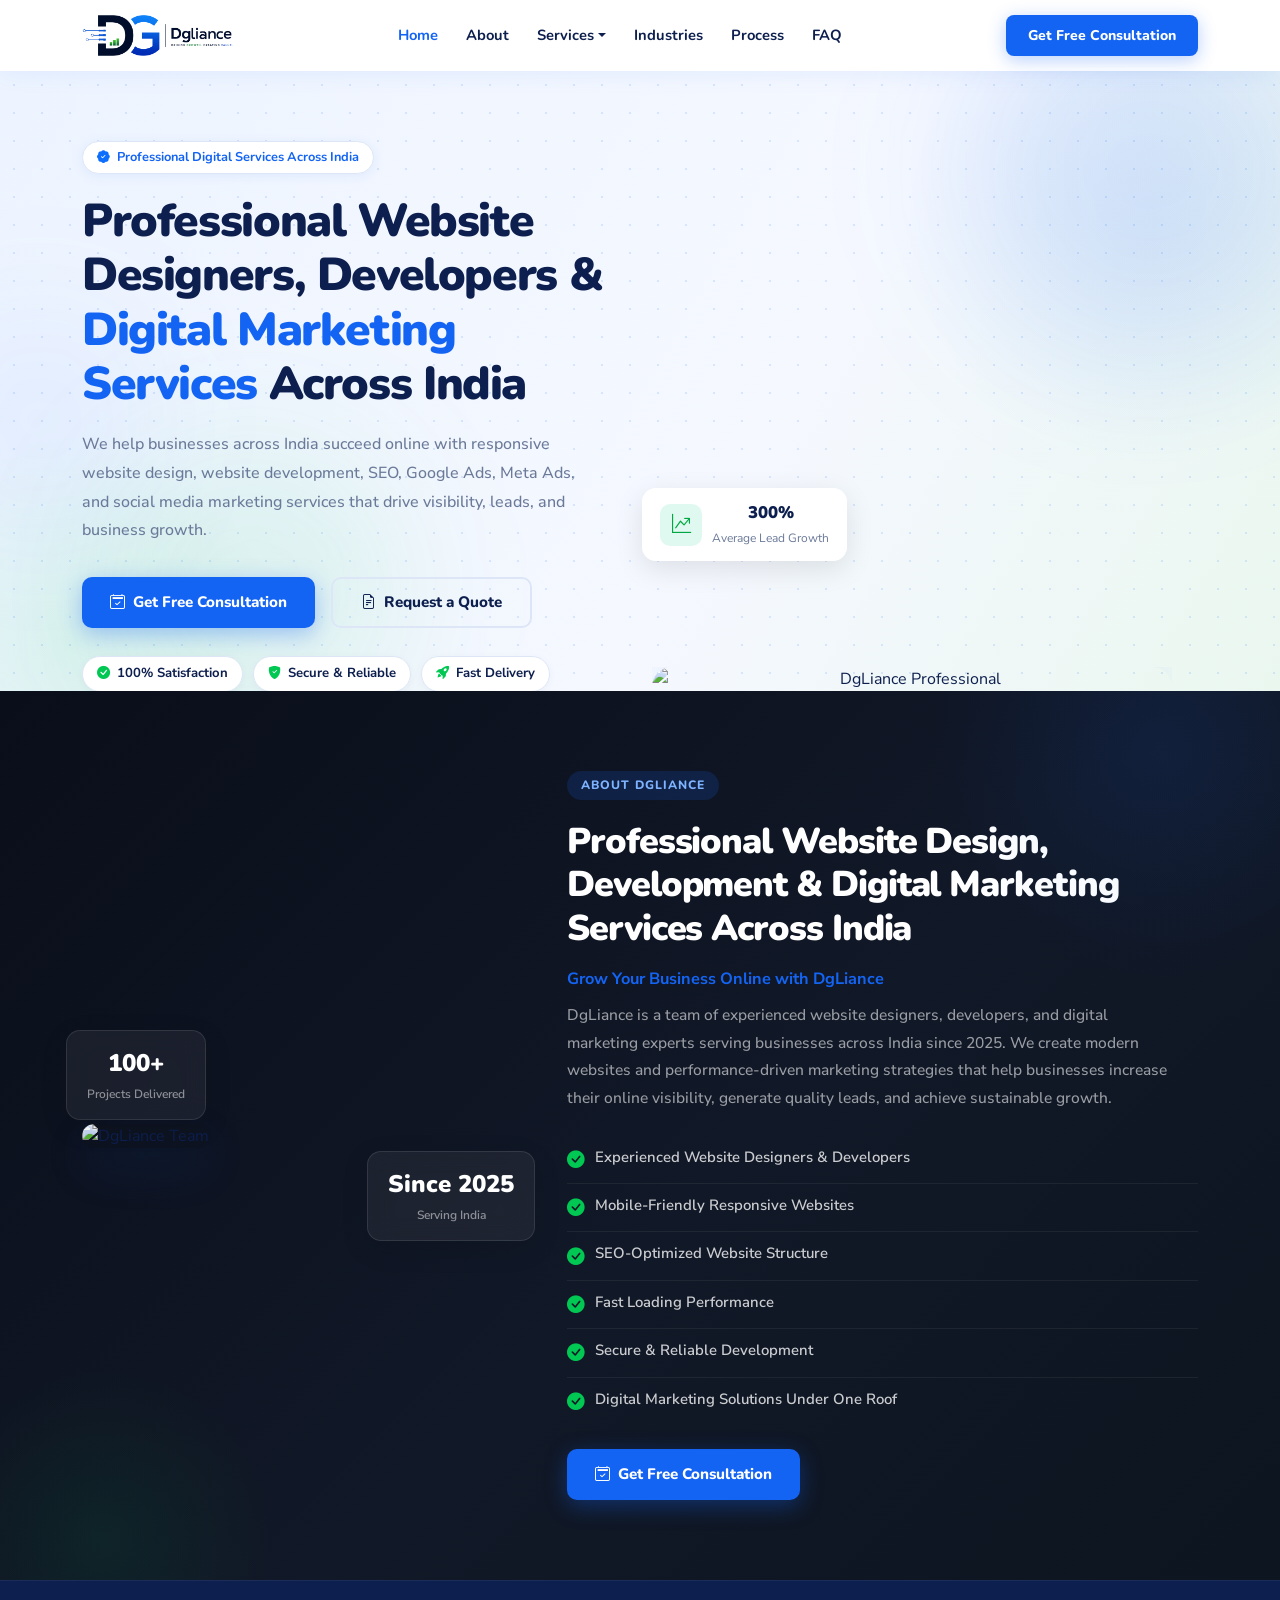
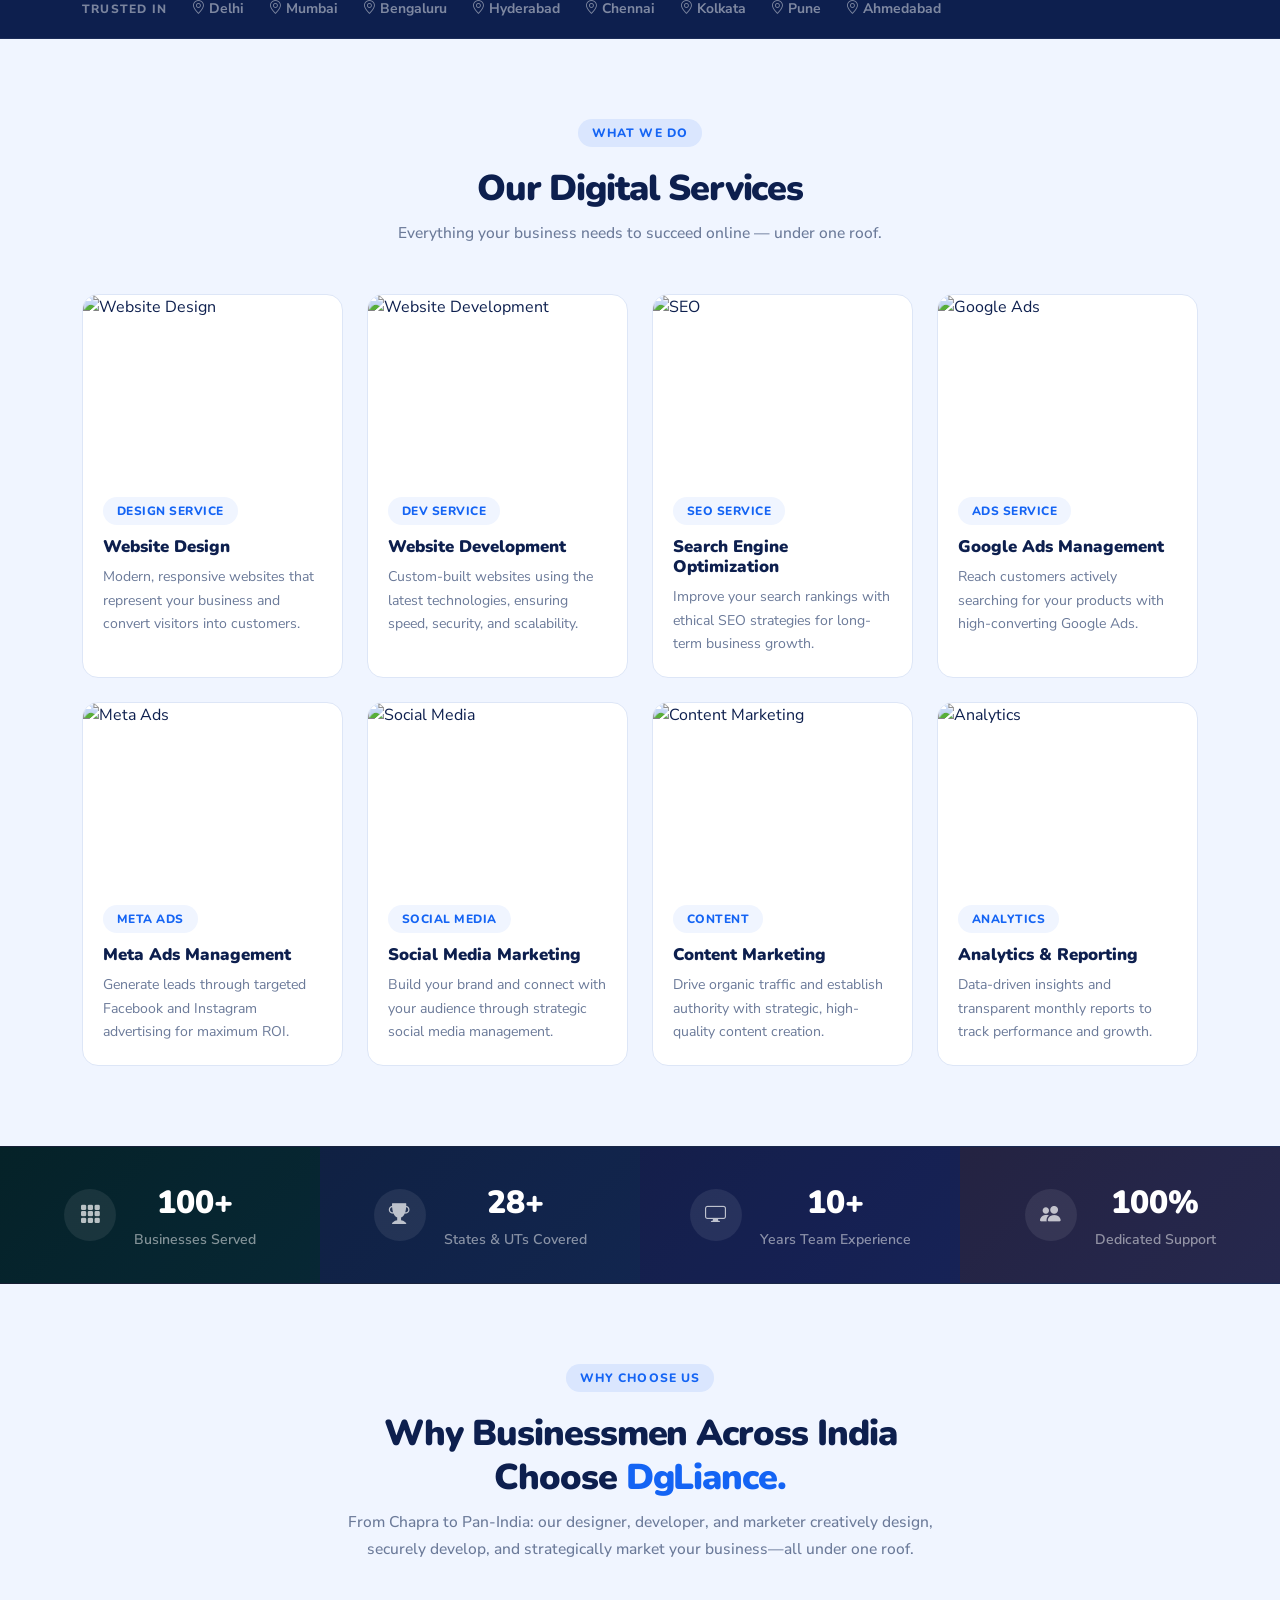
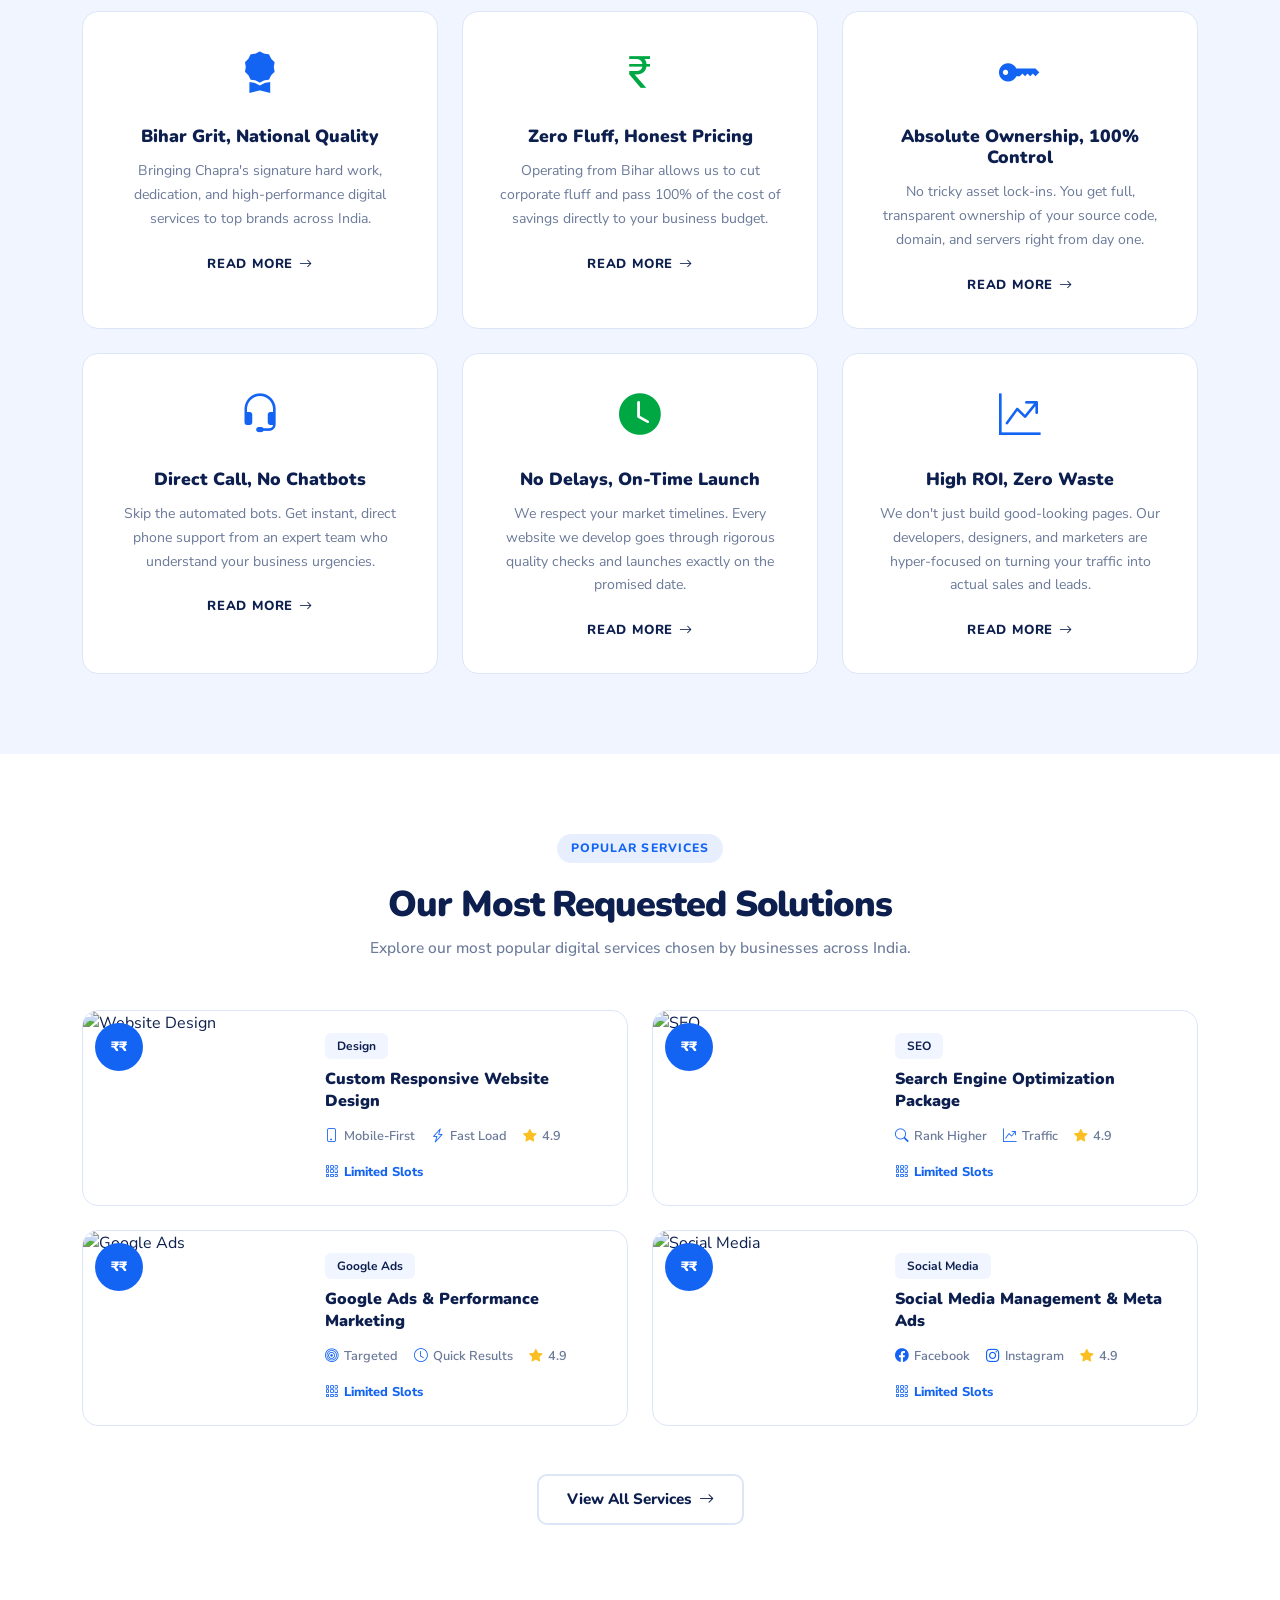
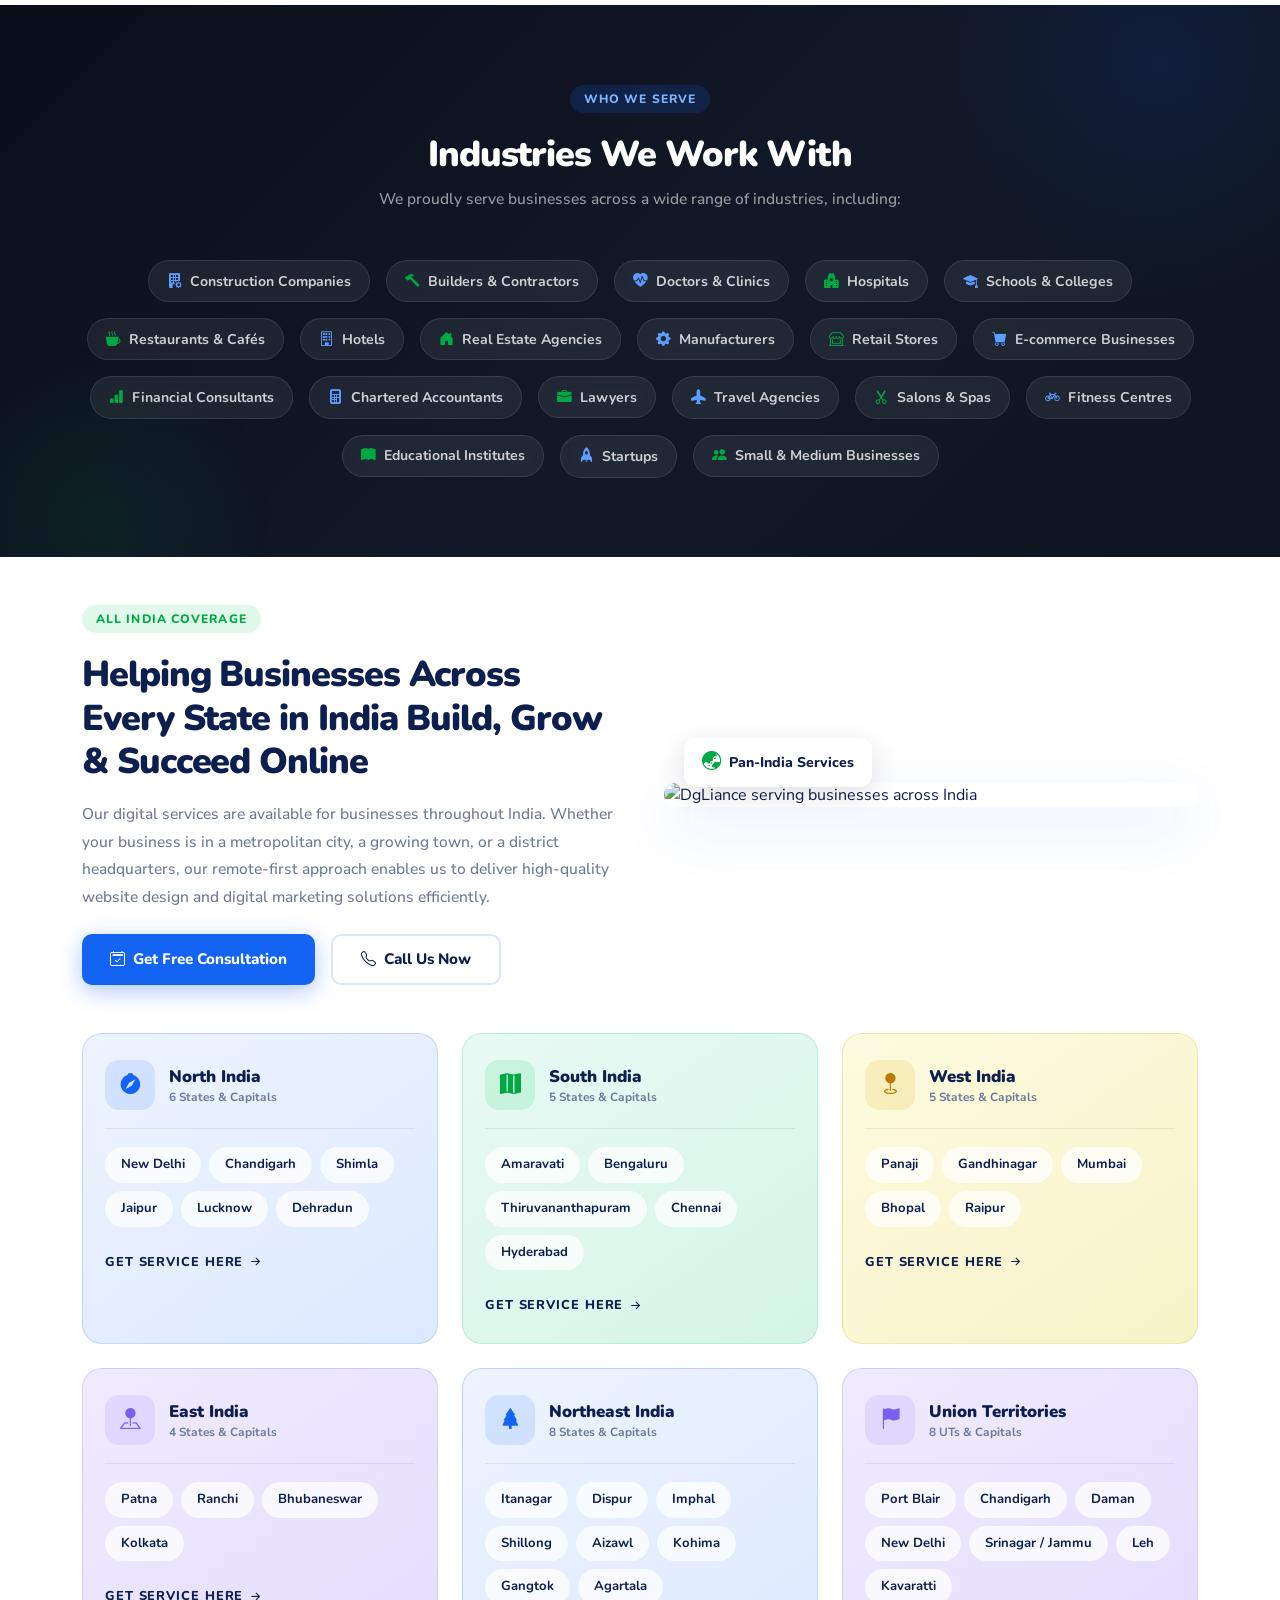
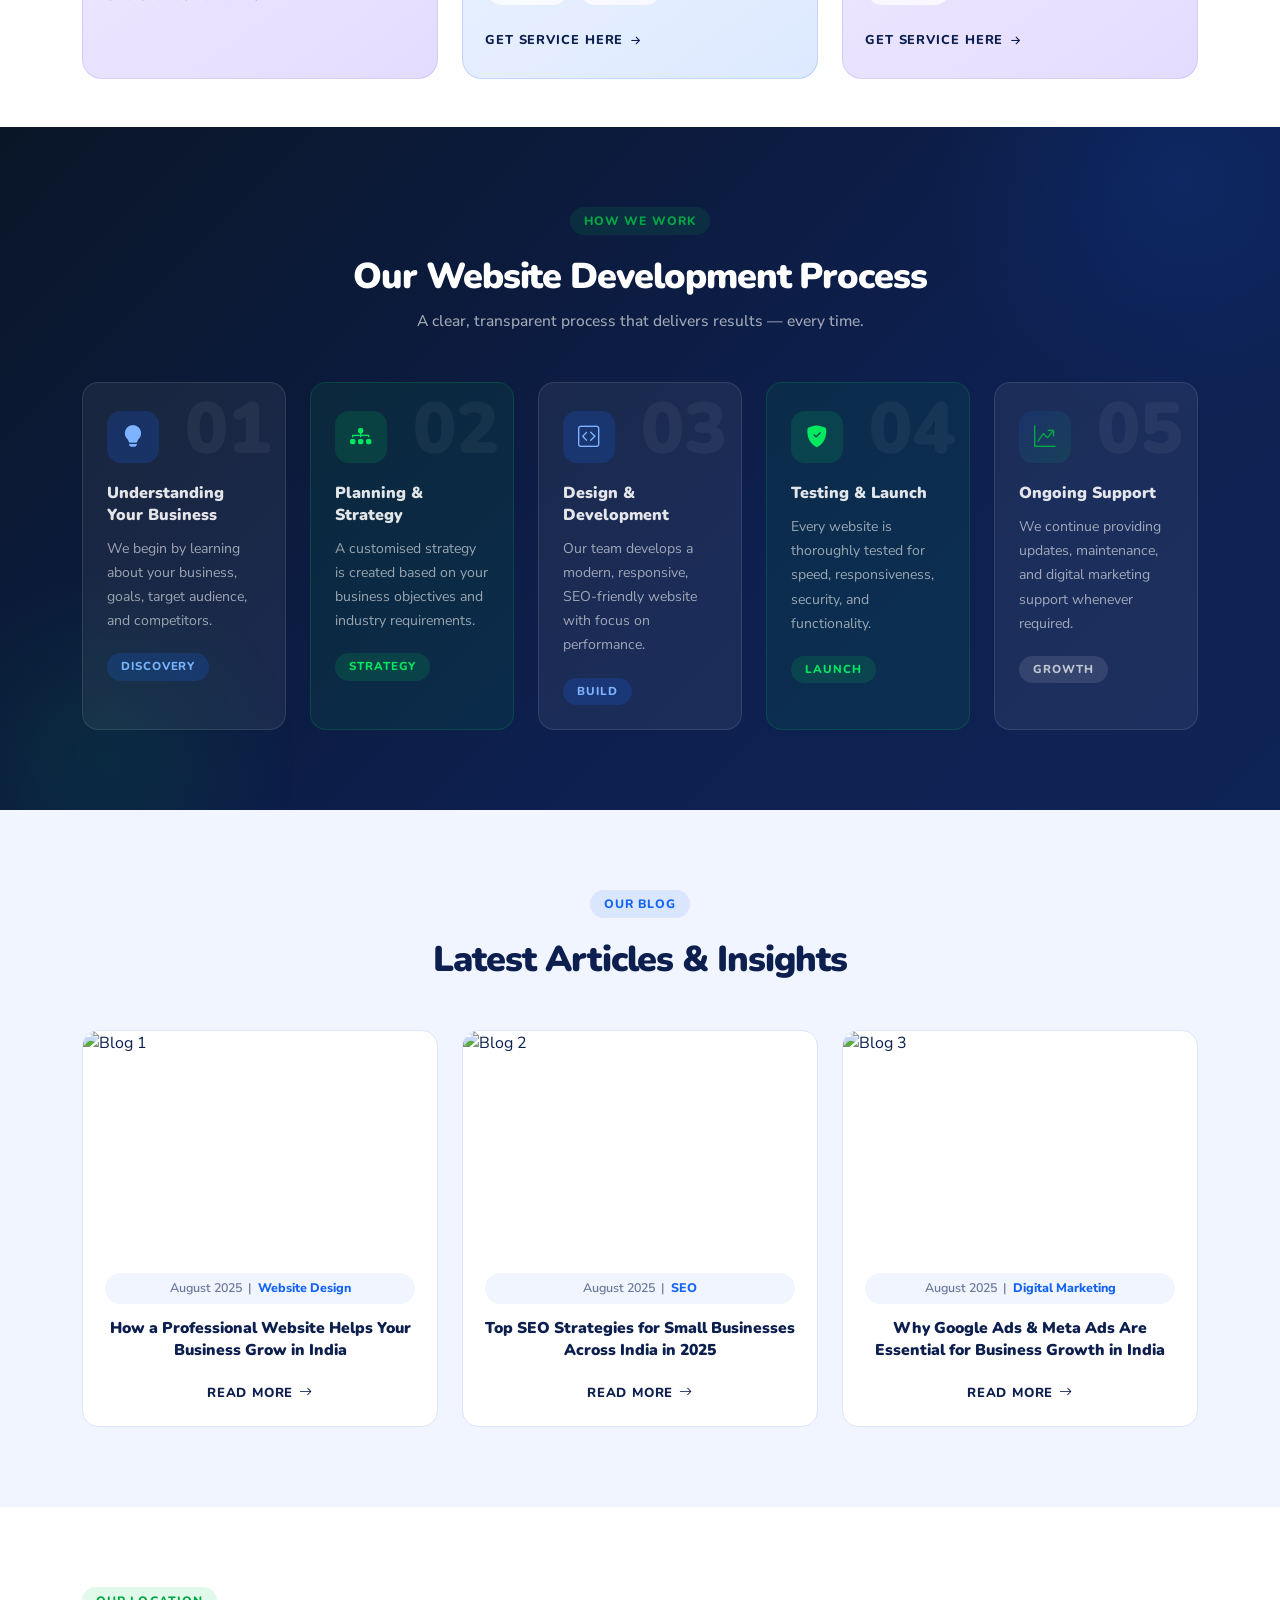
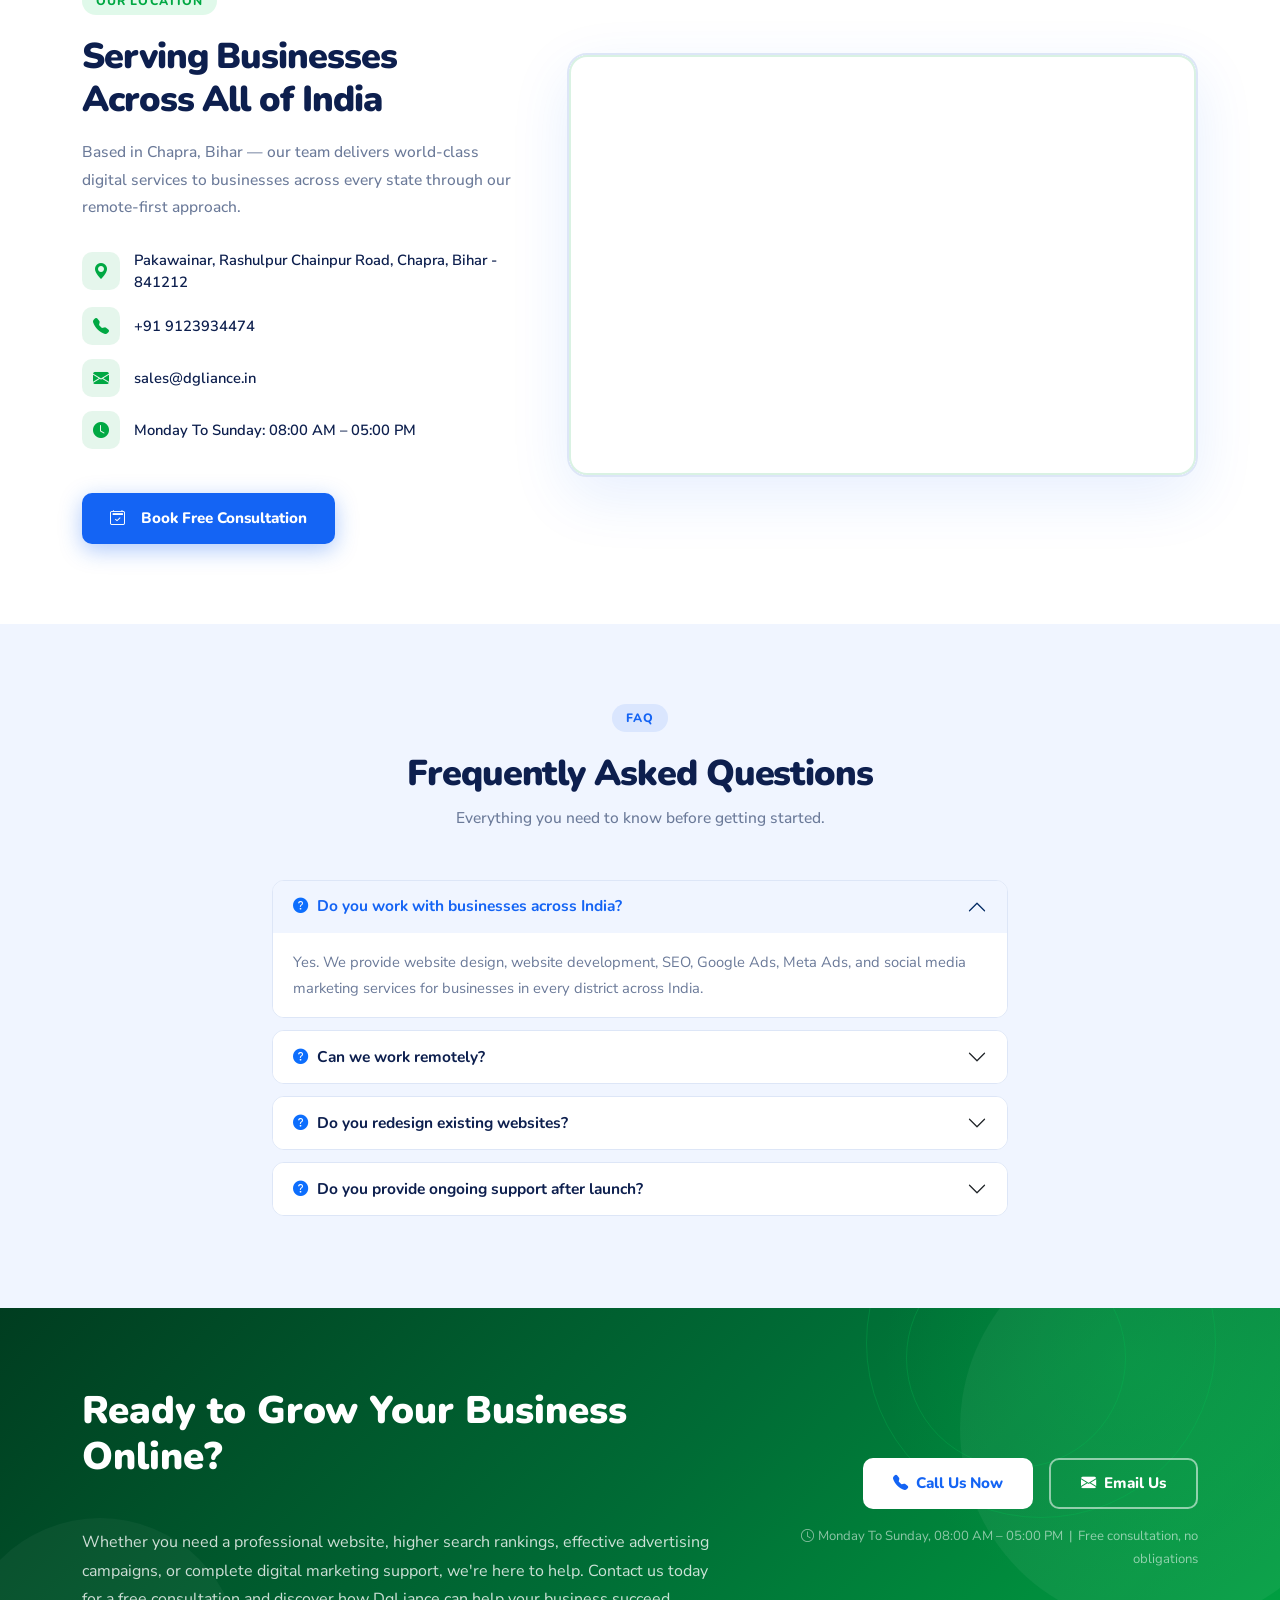
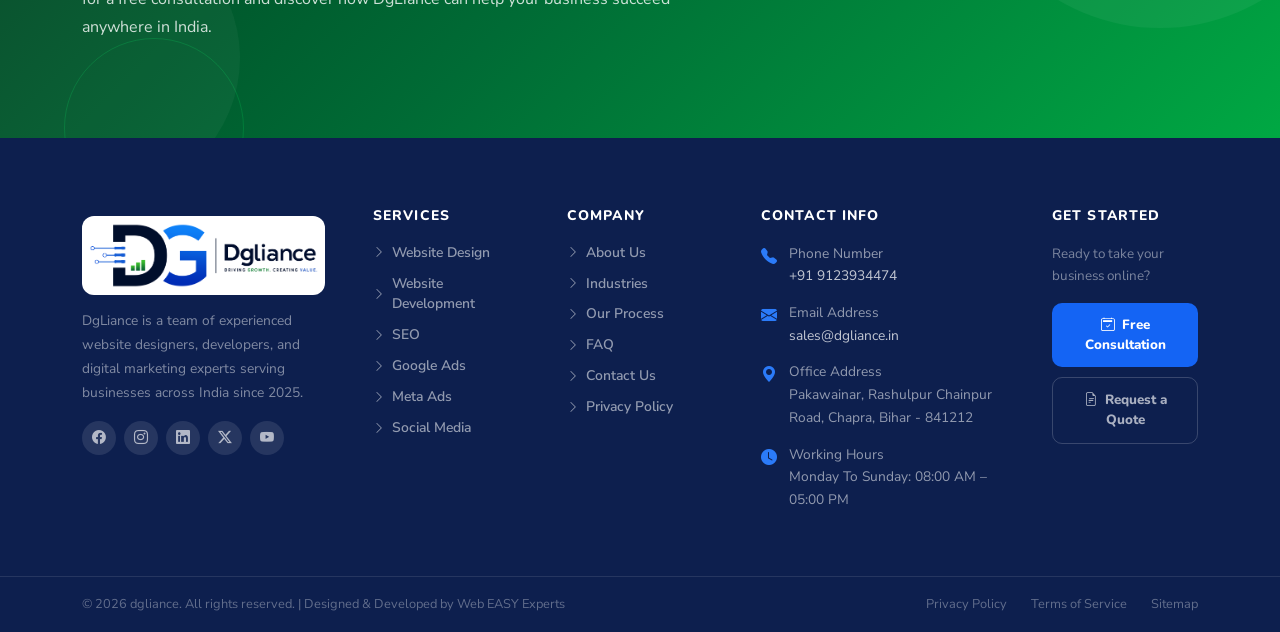
==== index.html @ bfd212f3 "sdf" ====
<!DOCTYPE html>
<html lang="en">

<head>
  <meta charset="UTF-8" />
  <meta name="viewport" content="width=device-width,initial-scale=1.0" />
  <title>DgLiance – Professional Website Design, Development & Digital Marketing Across India</title>
  <link rel="preconnect" href="https://fonts.googleapis.com" />
  <link rel="preconnect" href="https://fonts.gstatic.com" crossorigin />
  <link
    href="https://fonts.googleapis.com/css2?family=Nunito:ital,wght@0,400;0,500;0,600;0,700;0,800;0,900;1,700&family=Nunito+Sans:wght@400;500;600;700;800&display=swap"
    rel="stylesheet" />
  <link rel="stylesheet" href="https://cdn.jsdelivr.net/npm/bootstrap@5.3.3/dist/css/bootstrap.min.css" />
  <link rel="stylesheet" href="https://cdn.jsdelivr.net/npm/bootstrap-icons@1.11.3/font/bootstrap-icons.min.css" />
  <style>
/* ══════════════════════════════════════════════════════
   DgLiance — shared stylesheet (index + all city pages)
   ══════════════════════════════════════════════════════ */

/* ── TOKENS ───────────────────────────────────────────── */
:root {
  --navy: #0D1F4E;
  --blue: #1464F4;
  --blue2: #2B7BF9;
  --green: #00C853;
  --green2: #00A843;
  --body-bg: #F0F5FF;
  --white: #ffffff;
  --muted: #6B7A99;
  --border: #DDE6F7;
  --card-r: 16px;
}

* {
  box-sizing: border-box;
  margin: 0;
  padding: 0
}

html {
  scroll-behavior: smooth
}

body {
  font-family: 'Nunito Sans', sans-serif;
  background: #fff;
  color: var(--navy);
  overflow-x: hidden;
}

h1,
h2,
h3,
h4,
h5,
h6 {
  font-family: 'Nunito', sans-serif;
  font-weight: 800;
  color: var(--navy);
}

/* ── TOPBAR ──────────────────────────────────────────── */
.topbar {
  background: var(--navy);
  padding: 8px 0;
  font-size: .8rem;
  color: rgba(255, 255, 255, .7);
}

.topbar a {
  color: rgba(255, 255, 255, .7);
  text-decoration: none;
  transition: color .2s
}

.topbar a:hover {
  color: #fff
}

.topbar .soc a {
  width: 24px;
  height: 24px;
  border-radius: 50%;
  background: rgba(255, 255, 255, .12);
  display: inline-flex;
  align-items: center;
  justify-content: center;
  font-size: .72rem;
  transition: background .2s;
  color: rgba(255, 255, 255, .8);
}

.topbar .soc a:hover {
  background: var(--blue)
}

/* ── NAVBAR ──────────────────────────────────────────── */
.navbar {
  background: #fff;
  padding: 14px 0;
  box-shadow: 0 2px 24px rgba(20, 100, 244, .08);
  position: sticky;
  top: 0;
  z-index: 1000;
}

.brand-mark {
  display: flex;
  align-items: center;
  gap: 10px;
  text-decoration: none
}

.brand-mark .logo-box {
  width: 46px;
  height: 46px;
  border-radius: 10px;
  background: var(--navy);
  display: flex;
  align-items: center;
  justify-content: center;
  flex-shrink: 0;
}

.brand-mark .logo-box svg {
  width: 32px;
  height: 32px
}

.brand-name {
  line-height: 1
}

.brand-name strong {
  display: block;
  font-family: 'Nunito', sans-serif;
  font-weight: 900;
  font-size: 1.3rem;
  color: var(--navy);
  letter-spacing: -.02em;
}

.brand-name span {
  font-size: .6rem;
  font-weight: 700;
  color: var(--blue);
  letter-spacing: .1em;
  text-transform: uppercase;
}

.navbar .nav-link {
  font-family: 'Nunito', sans-serif;
  font-weight: 700;
  font-size: .92rem;
  color: var(--navy) !important;
  padding: 6px 12px !important;
  border-radius: 8px;
  transition: color .2s, background .2s;
}

.navbar .nav-link:hover,
.navbar .nav-link.active {
  color: var(--blue) !important
}

.dropdown-menu {
  border: none !important;
  box-shadow: 0 12px 40px rgba(20, 100, 244, .12) !important;
  border-radius: 14px !important;
  padding: 8px !important;
}

.dropdown-item {
  border-radius: 8px;
  padding: 9px 14px;
  font-family: 'Nunito', sans-serif;
  font-weight: 600;
  font-size: .88rem;
  color: var(--navy);
}

.dropdown-item:hover {
  background: var(--body-bg);
  color: var(--blue)
}

.btn-enroll {
  background: var(--blue);
  color: #fff !important;
  border-radius: 8px;
  padding: 10px 22px;
  font-family: 'Nunito', sans-serif;
  font-weight: 800;
  font-size: .88rem;
  text-decoration: none;
  display: inline-block;
  transition: background .2s, transform .15s, box-shadow .2s;
  box-shadow: 0 4px 18px rgba(20, 100, 244, .3);
}

.btn-enroll:hover {
  background: #0d55e0;
  transform: translateY(-2px);
  box-shadow: 0 6px 24px rgba(20, 100, 244, .4)
}

/* ── HERO ────────────────────────────────────────────── */
.hero {
  background: linear-gradient(120deg, #EDF4FF 0%, #F5F8FF 60%, #EAF7EF 100%);
  padding: 70px 0 0;
  overflow: hidden;
  position: relative;
}

.hero::after {
  content: '';
  position: absolute;
  right: -120px;
  top: -100px;
  width: 500px;
  height: 500px;
  border-radius: 50%;
  background: radial-gradient(circle, rgba(20, 100, 244, .07) 0%, transparent 70%);
  pointer-events: none;
}

.hero::before {
  content: '';
  position: absolute;
  left: -140px;
  bottom: -160px;
  width: 420px;
  height: 420px;
  border-radius: 50%;
  background: radial-gradient(circle, rgba(0, 200, 83, .09) 0%, transparent 70%);
  pointer-events: none;
}

.hero-eyebrow {
  display: inline-flex;
  align-items: center;
  gap: 7px;
  background: #fff;
  border: 1.5px solid var(--border);
  color: var(--blue);
  font-family: 'Nunito', sans-serif;
  font-size: .8rem;
  font-weight: 700;
  padding: 6px 14px;
  border-radius: 50px;
  margin-bottom: 20px;
  box-shadow: 0 2px 12px rgba(20, 100, 244, .08);
}

.hero-eyebrow .dot-live {
  width: 7px;
  height: 7px;
  border-radius: 50%;
  background: var(--green);
  display: inline-block;
  box-shadow: 0 0 0 0 rgba(0, 200, 83, .6);
  animation: dotPulse 1.8s ease-out infinite;
}

@keyframes dotPulse {
  0% { box-shadow: 0 0 0 0 rgba(0, 200, 83, .55) }
  70% { box-shadow: 0 0 0 8px rgba(0, 200, 83, 0) }
  100% { box-shadow: 0 0 0 0 rgba(0, 200, 83, 0) }
}

.hero h1 {
  font-size: clamp(2rem, 3.6vw, 3.1rem);
  font-weight: 900;
  line-height: 1.18;
  color: var(--navy);
  letter-spacing: -.03em;
}

.hero h1 em {
  font-style: normal;
  color: var(--blue)
}

.hero-sub {
  font-size: 1rem;
  color: var(--muted);
  line-height: 1.8;
  max-width: 500px;
  margin: 18px 0 32px;
  font-weight: 500;
}

.btn-hero-primary {
  display: inline-flex;
  align-items: center;
  gap: 8px;
  background: var(--blue);
  color: #fff;
  border-radius: 10px;
  padding: 14px 28px;
  font-family: 'Nunito', sans-serif;
  font-weight: 800;
  font-size: .95rem;
  text-decoration: none;
  box-shadow: 0 6px 22px rgba(20, 100, 244, .35);
  transition: all .2s;
}

.btn-hero-primary:hover {
  background: #0d55e0;
  transform: translateY(-2px);
  color: #fff
}

.btn-hero-outline {
  display: inline-flex;
  align-items: center;
  gap: 8px;
  background: transparent;
  color: var(--navy);
  border: 2px solid var(--border);
  border-radius: 10px;
  padding: 12px 28px;
  font-family: 'Nunito', sans-serif;
  font-weight: 800;
  font-size: .95rem;
  text-decoration: none;
  transition: all .2s;
}

.btn-hero-outline:hover {
  border-color: var(--green);
  color: var(--green2)
}

.hero-visual {
  position: relative;
  width: 100%;
  max-width: 520px;
  margin: 0 auto
}

.hero-img {
  width: 100%;
  max-width: 520px;
  border-radius: 20px 20px 0 0;
  object-fit: cover;
  display: block;
  box-shadow: 0 -8px 40px rgba(20, 100, 244, .1);
}

.hero-orbit {
  position: absolute;
  inset: -26px;
  border: 1.5px dashed rgba(20, 100, 244, .22);
  border-radius: 50%/38%;
  pointer-events: none;
  z-index: 0
}

.hero-visual .hero-img {
  position: relative;
  z-index: 1
}

.hero-node {
  position: absolute;
  width: 12px;
  height: 12px;
  border-radius: 50%;
  background: var(--green);
  box-shadow: 0 0 0 4px rgba(0, 200, 83, .18);
  z-index: 2;
}

.hero-float {
  position: absolute;
  background: #fff;
  border-radius: 14px;
  padding: 12px 18px;
  box-shadow: 0 8px 28px rgba(0, 0, 0, .1);
  display: flex;
  align-items: center;
  gap: 10px;
  z-index: 2;
}

.hero-float .hf-icon {
  width: 42px;
  height: 42px;
  border-radius: 10px;
  display: flex;
  align-items: center;
  justify-content: center;
  font-size: 1.2rem;
}

.hero-float strong {
  display: block;
  font-size: 1.05rem;
  font-weight: 900;
  color: var(--navy);
  font-family: 'Nunito', sans-serif
}

.hero-float span {
  font-size: .75rem;
  color: var(--muted)
}

.hf1 {
  bottom: 130px;
  left: -10px
}

.hf2 {
  top: 40px;
  right: -10px
}

.trust-pills {
  display: flex;
  flex-wrap: wrap;
  gap: 10px;
  margin-top: 28px
}

.trust-pill {
  display: flex;
  align-items: center;
  gap: 7px;
  background: #fff;
  border: 1.5px solid var(--border);
  border-radius: 50px;
  padding: 7px 14px;
  font-size: .82rem;
  font-weight: 700;
  color: var(--navy);
  box-shadow: 0 2px 8px rgba(0, 0, 0, .04);
}

.trust-pill i {
  color: var(--green)
}

/* ── TRUSTED STRIP ───────────────────────────────────── */
.strip {
  background: #fff;
  padding: 18px 0;
  border-top: 1px solid var(--border);
  border-bottom: 1px solid var(--border);
}

.strip-label {
  font-size: .75rem;
  font-weight: 800;
  color: var(--muted);
  text-transform: uppercase;
  letter-spacing: .1em;
  white-space: nowrap
}

.strip-city {
  font-weight: 700;
  font-size: .87rem;
  color: var(--muted);
  opacity: .65
}

/* ── SECTION HELPERS ─────────────────────────────────── */
.sec {
  padding: 80px 0
}

.sec-bg {
  background: var(--body-bg)
}

.sec-tag {
  display: inline-block;
  background: rgba(20, 100, 244, .1);
  color: var(--blue);
  font-family: 'Nunito', sans-serif;
  font-size: .76rem;
  font-weight: 800;
  padding: 5px 14px;
  border-radius: 50px;
  text-transform: uppercase;
  letter-spacing: .09em;
  margin-bottom: 12px;
}

.sec-tag-g {
  background: rgba(0, 200, 83, .12);
  color: #00A843
}

.sec-h {
  font-size: clamp(1.7rem, 2.8vw, 2.4rem);
  font-weight: 900;
  line-height: 1.22;
  letter-spacing: -.03em
}

.sec-sub {
  color: var(--muted);
  font-size: .97rem;
  line-height: 1.78;
  max-width: 600px;
  font-weight: 500
}

/* ── SERVICE CARDS ─────────────────────────────────── */
.svc-card {
  background: #fff;
  border-radius: var(--card-r);
  border: 1.5px solid var(--border);
  overflow: hidden;
  transition: transform .25s, box-shadow .25s, border-color .25s;
  height: 100%;
}

.svc-card:hover {
  transform: translateY(-6px);
  box-shadow: 0 18px 44px rgba(20, 100, 244, .12);
  border-color: var(--blue)
}

.svc-card-img {
  width: 100%;
  height: 180px;
  object-fit: cover;
  display: block;
}

.svc-card-body {
  padding: 22px 20px
}

.svc-count-pill {
  display: inline-block;
  background: var(--body-bg);
  color: var(--blue);
  font-family: 'Nunito', sans-serif;
  font-size: .75rem;
  font-weight: 800;
  padding: 5px 14px;
  border-radius: 50px;
  margin-bottom: 12px;
  letter-spacing: .04em;
}

.svc-card h5 {
  font-weight: 900;
  font-size: 1.05rem;
  color: var(--navy);
  margin-bottom: 8px
}

.svc-card p {
  color: var(--muted);
  font-size: .88rem;
  line-height: 1.65;
  margin: 0
}

/* ── STATS PASTEL BAR ────────────────────────────────── */
.stats-bar {
  padding: 0
}

.stat-block {
  padding: 32px 24px;
  display: flex;
  align-items: center;
  gap: 18px;
  text-align: center;
  justify-content: center;
}

.stat-block.mint { background: #E0F9F0 }
.stat-block.lavender { background: #EDE8FF }
.stat-block.purple { background: #EDE8FF }
.stat-block.peach { background: #FFF0EC }

.stat-icon {
  width: 52px;
  height: 52px;
  border-radius: 50%;
  flex-shrink: 0;
  display: flex;
  align-items: center;
  justify-content: center;
  font-size: 1.3rem;
}

.mint .stat-icon { background: #C1F0DC; color: #00A843 }
.lavender .stat-icon { background: #D8D0F9; color: #7B5FF0 }
.purple .stat-icon { background: #C9C1F5; color: #5C4AE0 }
.peach .stat-icon { background: #FFD9CC; color: #E05C3A }

.stat-block strong {
  display: block;
  font-family: 'Nunito', sans-serif;
  font-weight: 900;
  font-size: 2rem;
  color: var(--navy)
}

.stat-block span {
  color: var(--muted);
  font-size: .88rem;
  font-weight: 600
}

/* ── ABOUT SECTION ───────────────────────────────────── */
.about-img-wrap {
  position: relative
}

.about-img {
  border-radius: 20px;
  width: 100%;
  height: 480px;
  object-fit: cover;
  box-shadow: 0 18px 50px rgba(20, 100, 244, .12)
}

.about-float-card {
  position: absolute;
  background: #fff;
  border-radius: 14px;
  padding: 14px 20px;
  box-shadow: 0 8px 28px rgba(0, 0, 0, .1);
  text-align: center;
}

.about-float-card strong {
  display: block;
  font-family: 'Nunito', sans-serif;
  font-size: 1.5rem;
  font-weight: 900;
  color: var(--blue)
}

.about-float-card span {
  font-size: .75rem;
  color: var(--muted);
  font-weight: 600
}

.afc1 { bottom: 28px; left: -16px }
.afc2 { top: 28px; right: -16px }

.check-row {
  display: flex;
  align-items: flex-start;
  gap: 10px;
  padding: 10px 0;
  border-bottom: 1px solid var(--border);
  font-size: .93rem;
  font-weight: 600;
  color: var(--navy);
}

.check-row:last-child { border: none }

.check-row i {
  color: var(--green);
  font-size: 1.1rem;
  flex-shrink: 0;
  margin-top: 1px
}

/* ── FEATURED / HORIZONTAL CARDS ────────────────────── */
.feat-card {
  background: #fff;
  border-radius: var(--card-r);
  border: 1.5px solid var(--border);
  display: flex;
  overflow: hidden;
  transition: box-shadow .25s, border-color .25s;
}

.feat-card:hover {
  box-shadow: 0 14px 38px rgba(20, 100, 244, .1);
  border-color: var(--blue)
}

.feat-card-img {
  width: 220px;
  flex-shrink: 0;
  position: relative;
}

.feat-card-img img {
  width: 100%;
  height: 100%;
  object-fit: cover;
  display: block
}

.feat-price {
  position: absolute;
  top: 12px;
  left: 12px;
  width: 48px;
  height: 48px;
  border-radius: 50%;
  background: var(--blue);
  color: #fff;
  font-family: 'Nunito', sans-serif;
  font-weight: 900;
  font-size: .85rem;
  display: flex;
  align-items: center;
  justify-content: center;
}

.feat-body {
  padding: 22px 22px;
  flex: 1
}

.feat-tag {
  display: inline-block;
  background: var(--body-bg);
  color: var(--navy);
  font-size: .75rem;
  font-weight: 700;
  padding: 4px 12px;
  border-radius: 6px;
  margin-bottom: 10px;
  font-family: 'Nunito', sans-serif;
}

.feat-body h5 {
  font-weight: 900;
  font-size: 1rem;
  color: var(--navy);
  margin-bottom: 14px;
  line-height: 1.35
}

.feat-meta {
  display: flex;
  align-items: center;
  gap: 16px;
  flex-wrap: wrap
}

.feat-meta span {
  font-size: .8rem;
  color: var(--muted);
  font-weight: 600;
  display: flex;
  align-items: center;
  gap: 5px
}

.feat-meta span i { color: var(--blue); font-size: .85rem }
.feat-meta .avail { color: var(--blue); font-weight: 800 }

/* ── WHY CARDS ─────────────────────────────────── */
.why-card {
  background: #fff;
  border-radius: var(--card-r);
  border: 1.5px solid var(--border);
  padding: 32px 28px;
  text-align: center;
  transition: box-shadow .25s, border-color .25s;
  height: 100%;
}

.why-card:hover {
  box-shadow: 0 14px 38px rgba(20, 100, 244, .1);
  border-color: var(--blue)
}

.why-icon {
  font-size: 2.6rem;
  color: var(--blue);
  margin-bottom: 20px;
  display: block;
}

.why-card h5 {
  font-weight: 900;
  font-size: 1.1rem;
  color: var(--navy);
  margin-bottom: 12px
}

.why-card p {
  color: var(--muted);
  font-size: .88rem;
  line-height: 1.7;
  margin-bottom: 20px
}

.read-more-link {
  font-family: 'Nunito', sans-serif;
  font-weight: 800;
  font-size: .82rem;
  color: var(--navy);
  text-transform: uppercase;
  letter-spacing: .06em;
  text-decoration: none;
  display: inline-flex;
  align-items: center;
  gap: 6px;
  transition: color .2s, gap .2s;
}

.read-more-link:hover {
  color: var(--blue);
  gap: 10px
}

/* ── INDUSTRY PILLS ──────────────────────────────────── */
.ind-pill {
  display: inline-flex;
  align-items: center;
  gap: 8px;
  background: #fff;
  border: 1.5px solid var(--border);
  border-radius: 50px;
  padding: 9px 18px;
  font-size: .88rem;
  font-weight: 700;
  color: var(--navy);
  text-decoration: none;
  transition: all .2s;
  font-family: 'Nunito', sans-serif;
}

.ind-pill:hover {
  background: var(--blue);
  color: #fff;
  border-color: var(--blue);
  transform: translateY(-2px);
  box-shadow: 0 4px 16px rgba(20, 100, 244, .28)
}

.ind-pill:hover i { color: #fff }
.ind-pill i { color: var(--blue); font-size: .92rem }

/* ── PROCESS STEPS ───────────────────────────────────── */
#process { position: relative }

.process-track { position: relative }

.process-track::before {
  content: '';
  position: absolute;
  top: 42px;
  left: 6%;
  right: 6%;
  height: 2px;
  background: repeating-linear-gradient(90deg, var(--border) 0 10px, transparent 10px 18px);
  z-index: 0;
}

.step-card {
  background: #fff;
  border-radius: var(--card-r);
  border: 1.5px solid var(--border);
  padding: 28px 24px;
  height: 100%;
  transition: box-shadow .25s, border-color .25s;
  position: relative;
  z-index: 1;
}

.step-card:hover {
  box-shadow: 0 14px 36px rgba(20, 100, 244, .1);
  border-color: var(--blue)
}

.step-num {
  width: 44px;
  height: 44px;
  border-radius: 50%;
  background: var(--blue);
  color: #fff;
  font-family: 'Nunito', sans-serif;
  font-weight: 900;
  font-size: 1rem;
  display: flex;
  align-items: center;
  justify-content: center;
  margin-bottom: 18px;
  position: relative;
}

.step-num::after {
  content: '';
  position: absolute;
  inset: -5px;
  border-radius: 50%;
  border: 1.5px solid currentColor;
  opacity: .25;
}

.step-card h5 { font-weight: 900; color: var(--navy); margin-bottom: 10px; font-size: 1rem }
.step-card p { color: var(--muted); font-size: .88rem; line-height: 1.7; margin: 0 }

/* ── BLOG CARDS ──────────────────────────────────────── */
.blog-card {
  background: #fff;
  border-radius: var(--card-r);
  border: 1.5px solid var(--border);
  overflow: hidden;
  transition: transform .25s, box-shadow .25s;
  height: 100%;
}

.blog-card:hover {
  transform: translateY(-6px);
  box-shadow: 0 16px 40px rgba(20, 100, 244, .12)
}

.blog-img {
  width: 100%;
  height: 220px;
  object-fit: cover;
  display: block
}

.blog-body { padding: 22px 22px }

.blog-meta {
  width: 100%;
  background: var(--body-bg);
  border-radius: 50px;
  display: inline-flex;
  align-items: center;
  gap: 4px;
  padding: 6px 14px;
  font-size: .78rem;
  font-weight: 600;
  color: var(--muted);
  margin-bottom: 14px;
  justify-content: center;
  text-align: center;
}

.blog-meta a { color: var(--blue); font-weight: 800; text-decoration: none }
.blog-card h5 { font-weight: 900; font-size: .98rem; color: var(--navy); margin-bottom: 18px; line-height: 1.4; text-align: center }

/* ── BIG CTA SECTION ─────────────────────────────────── */
.big-cta {
  background: linear-gradient(135deg, var(--blue) 0%, #0945C0 100%);
  padding: 80px 0;
  position: relative;
  overflow: hidden;
}

.big-cta::before {
  content: '';
  position: absolute;
  top: -80px;
  right: -80px;
  width: 400px;
  height: 400px;
  border-radius: 50%;
  background: rgba(255, 255, 255, .05)
}

.big-cta::after {
  content: '';
  position: absolute;
  bottom: -60px;
  left: -40px;
  width: 280px;
  height: 280px;
  border-radius: 50%;
  background: rgba(255, 255, 255, .04)
}

.big-cta h2 { color: #fff; font-size: clamp(1.7rem, 3vw, 2.5rem); font-weight: 900 }
.big-cta p { color: rgba(255, 255, 255, .8); font-size: 1rem; line-height: 1.78 }

.btn-cta-wh {
  background: #fff;
  color: var(--blue);
  border-radius: 10px;
  padding: 14px 30px;
  font-family: 'Nunito', sans-serif;
  font-weight: 800;
  font-size: .95rem;
  text-decoration: none;
  display: inline-flex;
  align-items: center;
  gap: 8px;
  transition: transform .2s, box-shadow .2s;
}

.btn-cta-wh:hover { transform: translateY(-2px); box-shadow: 0 8px 28px rgba(0, 0, 0, .18); color: var(--blue) }

.btn-cta-ow {
  background: transparent;
  color: #fff;
  border: 2px solid rgba(255, 255, 255, .55);
  border-radius: 10px;
  padding: 12px 30px;
  font-family: 'Nunito', sans-serif;
  font-weight: 800;
  font-size: .95rem;
  text-decoration: none;
  display: inline-flex;
  align-items: center;
  gap: 8px;
  transition: all .2s;
}

.btn-cta-ow:hover { background: rgba(255, 255, 255, .14); color: #fff }

/* ── DISTRICTS DARK ──────────────────────────────────── */
.dist-sec {
  background: var(--navy);
  padding: 80px 0;
  color: #fff;
  position: relative;
  overflow: hidden
}

.dist-link {
  display: flex;
  align-items: center;
  gap: 7px;
  color: rgba(255, 255, 255, .72);
  text-decoration: none;
  font-size: .86rem;
  font-weight: 600;
  margin-bottom: 8px;
  transition: color .2s, transform .2s, padding-left .2s
}

.dist-link:hover { color: var(--green); padding-left: 4px }
.dist-link i { color: var(--blue2); font-size: .78rem; transition: color .2s }
.dist-link:hover i { color: var(--green) }

/* ── FAQ ─────────────────────────────────────────────── */
.faq-sec { background: var(--body-bg) }

.accordion-item {
  border: 1.5px solid var(--border) !important;
  border-radius: 12px !important;
  margin-bottom: 12px;
  overflow: hidden
}

.accordion-button {
  font-family: 'Nunito', sans-serif;
  font-weight: 700;
  color: var(--navy) !important;
  background: #fff !important;
  box-shadow: none !important;
  font-size: .97rem
}

.accordion-button:not(.collapsed) { color: var(--blue) !important; background: var(--body-bg) !important }
.accordion-body { background: #fff; font-size: .92rem; color: var(--muted); line-height: 1.78 }

/* ── FOOTER ──────────────────────────────────────────── */
footer {
  background: var(--navy);
  padding-top: 70px
}

footer h6 {
  color: #fff;
  font-family: 'Nunito', sans-serif;
  font-weight: 800;
  font-size: .87rem;
  text-transform: uppercase;
  letter-spacing: .08em;
  margin-bottom: 18px
}

footer ul { list-style: none; padding: 0; margin: 0 }
footer ul li { margin-bottom: 10px }

footer ul li a {
  color: rgba(255, 255, 255, .55);
  text-decoration: none;
  font-size: .87rem;
  font-weight: 600;
  display: flex;
  align-items: center;
  gap: 7px;
  transition: color .2s
}

footer ul li a:hover { color: var(--blue2) }
footer ul li a i { font-size: .76rem }

.foot-brand p {
  color: rgba(255, 255, 255, .48);
  font-size: .86rem;
  line-height: 1.75;
  max-width: 270px;
  margin-top: 14px
}

.foot-soc a {
  width: 34px;
  height: 34px;
  border-radius: 50%;
  background: rgba(255, 255, 255, .1);
  display: inline-flex;
  align-items: center;
  justify-content: center;
  color: rgba(255, 255, 255, .65);
  font-size: .87rem;
  text-decoration: none;
  transition: background .2s, color .2s
}

.foot-soc a:hover { background: var(--blue); color: #fff }

.foot-contact-item { display: flex; gap: 12px; align-items: flex-start; margin-bottom: 14px }
.foot-contact-item i { color: var(--blue2); font-size: 1rem; margin-top: 2px; flex-shrink: 0 }
.foot-contact-item span { color: rgba(255, 255, 255, .55); font-size: .86rem; line-height: 1.65 }
.foot-contact-item a { color: rgba(255, 255, 255, .75); text-decoration: none }

.foot-bottom {
  border-top: 1px solid rgba(255, 255, 255, .1);
  margin-top: 50px;
  padding: 18px 0;
  font-size: .8rem;
  color: rgba(255, 255, 255, .35)
}

.foot-bottom a { color: rgba(255, 255, 255, .35); text-decoration: none; transition: color .2s }
.foot-bottom a:hover { color: rgba(255, 255, 255, .7) }

/* ── BACK TO TOP ─────────────────────────────────────── */
#btt {
  position: fixed;
  bottom: 26px;
  right: 26px;
  width: 42px;
  height: 42px;
  border-radius: 50%;
  background: var(--blue);
  color: #fff;
  display: flex;
  align-items: center;
  justify-content: center;
  font-size: 1rem;
  text-decoration: none;
  box-shadow: 0 4px 18px rgba(20, 100, 244, .38);
  opacity: 0;
  transition: opacity .3s, transform .2s;
  z-index: 999;
}

#btt:hover { transform: translateY(-3px) }

/* ── REVEAL ANIMATION ── */
.rv {
  opacity: 0;
  transform: translateY(26px);
  transition: opacity .55s ease, transform .55s ease
}

.rv.show { opacity: 1; transform: none }
.d1 { transition-delay: .1s }
.d2 { transition-delay: .18s }
.d3 { transition-delay: .26s }
.d4 { transition-delay: .34s }

/* ── CITY PAGE HERO ─────── */
.city-hero {
  background: linear-gradient(120deg, #EDF4FF 0%, #F5F8FF 55%, #EAF7EF 100%);
  padding: 60px 0 70px;
  position: relative;
  overflow: hidden;
}

.city-breadcrumb { font-size: .82rem; font-weight: 700; color: var(--muted) }
.city-breadcrumb a { color: var(--blue); text-decoration: none }
.city-breadcrumb i { font-size: .65rem; margin: 0 6px; color: var(--muted) }

.city-service-chip {
  display: flex;
  align-items: center;
  gap: 10px;
  background: #fff;
  border: 1.5px solid var(--border);
  border-radius: 12px;
  padding: 14px 16px;
  font-weight: 700;
  font-size: .88rem;
  color: var(--navy);
  box-shadow: 0 4px 16px rgba(20, 100, 244, .06);
  height: 100%;
}

.city-service-chip i { color: var(--blue); font-size: 1.2rem }

/* ══════════════════════════════════════════════════════════
   ENHANCED STYLES
   ══════════════════════════════════════════════════════════ */

.hero-dotgrid {
  position: absolute;
  inset: 0;
  background-image: radial-gradient(circle, rgba(20, 100, 244, .13) 1.5px, transparent 1.5px);
  background-size: 28px 28px;
  animation: dotGridDrift 22s linear infinite;
  pointer-events: none;
  z-index: 0;
}

@keyframes dotGridDrift {
  0% { background-position: 0 0 }
  100% { background-position: 28px 28px }
}

.hero-blob {
  position: absolute;
  border-radius: 50%;
  filter: blur(72px);
  pointer-events: none;
  z-index: 0;
  animation: blobDrift 11s ease-in-out infinite;
}

.hero-blob-blue {
  width: 380px;
  height: 380px;
  background: rgba(20, 100, 244, .09);
  top: -90px;
  right: -60px;
  animation-delay: 0s;
}

.hero-blob-green {
  width: 300px;
  height: 300px;
  background: rgba(0, 200, 83, .09);
  bottom: -50px;
  left: 8%;
  animation-delay: -5.5s;
}

@keyframes blobDrift {
  0%, 100% { transform: translate(0, 0) scale(1) }
  33% { transform: translate(18px, -22px) scale(1.05) }
  66% { transform: translate(-14px, 14px) scale(0.95) }
}

.hero > .container { position: relative; z-index: 1 }

/* ── PROCESS STEPS V2 ── */
.step-card-v2 {
  background: #fff;
  border-radius: var(--card-r);
  border: 1.5px solid var(--border);
  border-left: 3px solid transparent;
  padding: 28px 24px 24px;
  height: 100%;
  position: relative;
  overflow: hidden;
  transition: transform .28s, box-shadow .28s, border-color .28s, border-left-color .28s;
}

.step-card-v2:hover {
  transform: translateY(-7px);
  box-shadow: 0 20px 48px rgba(20, 100, 244, .13);
  border-color: rgba(20, 100, 244, .35);
  border-left-color: var(--blue);
}

.step-card-v2.green-card:hover {
  box-shadow: 0 20px 48px rgba(0, 200, 83, .13);
  border-color: rgba(0, 200, 83, .4);
  border-left-color: var(--green);
}

.step-card-v2.final-card:hover {
  border-left-color: #7B5FF0;
}

.scv2-head {
  display: flex;
  align-items: flex-start;
  justify-content: space-between;
  margin-bottom: 20px;
}

.scv2-icon {
  width: 52px;
  height: 52px;
  border-radius: 14px;
  display: flex;
  align-items: center;
  justify-content: center;
  font-size: 1.35rem;
  flex-shrink: 0;
}

.scv2-icon.blue-si { background: rgba(20, 100, 244, .1); color: var(--blue) }
.scv2-icon.green-si { background: rgba(0, 200, 83, .1); color: var(--green2) }
.scv2-icon.final-si { background: linear-gradient(135deg, rgba(20, 100, 244, .1), rgba(0, 200, 83, .12)); color: var(--green2) }

.scv2-ghost-num {
  font-size: 4.5rem;
  font-weight: 900;
  font-family: 'Nunito', sans-serif;
  color: rgba(255,255,255,.05);
  line-height: 1;
  position: absolute;
  top: 10px;
  right: 14px;
  transition: color .4s, transform .4s;
  user-select: none;
}

.step-card-v2:hover .scv2-ghost-num {
  color: rgba(20,100,244,.13);
  transform: scale(1.08) translateY(-4px);
}

.step-card-v2 h5 { font-weight: 900; font-size: 1rem; color: var(--navy); margin-bottom: 10px; line-height: 1.35 }
.step-card-v2 p { color: var(--muted); font-size: .88rem; line-height: 1.72; margin-bottom: 20px }

.scv2-phase {
  display: inline-flex;
  align-items: center;
  gap: 6px;
  font-size: .72rem;
  font-weight: 800;
  padding: 5px 14px;
  border-radius: 50px;
  font-family: 'Nunito', sans-serif;
  text-transform: uppercase;
  letter-spacing: .08em;
}

.scv2-phase.blue-phase { color: var(--blue); background: rgba(20, 100, 244, .08) }
.scv2-phase.green-phase { color: var(--green2); background: rgba(0, 168, 67, .1) }
.scv2-phase.final-phase { color: var(--green2); background: linear-gradient(90deg, rgba(20, 100, 244, .07), rgba(0, 168, 67, .1)) }

/* ── STATES ── */
.states-sec { background: #fff; padding: var(--sec-py) 0 }

.state-region-card {
  border-radius: 20px;
  padding: 26px 22px 24px;
  height: 100%;
  border: 1.5px solid transparent;
  position: relative;
  overflow: hidden;
  transition: transform .28s, box-shadow .3s, border-color .3s;
}

.state-region-card:hover { transform: translateY(-7px) }

.src-north { background: linear-gradient(145deg, #EDF4FF, #DDE9FF); border-color: rgba(20, 100, 244, .18) }
.src-north:hover { box-shadow: 0 20px 50px rgba(20, 100, 244, .14); border-color: rgba(20, 100, 244, .4) }
.src-south { background: linear-gradient(145deg, #E8FAF4, #D5F5E8); border-color: rgba(0, 200, 83, .18) }
.src-south:hover { box-shadow: 0 20px 50px rgba(0, 200, 83, .14); border-color: rgba(0, 168, 67, .4) }
.src-west { background: linear-gradient(145deg, #FDFBE0, #F7F3C8); border-color: rgba(220, 170, 0, .22) }
.src-west:hover { box-shadow: 0 20px 50px rgba(220, 170, 0, .14); border-color: rgba(220, 170, 0, .5) }
.src-east { background: linear-gradient(145deg, #F0EBFF, #E4DCFF); border-color: rgba(123, 95, 240, .18) }
.src-east:hover { box-shadow: 0 20px 50px rgba(123, 95, 240, .12); border-color: rgba(123, 95, 240, .4) }
.src-northeast { background: linear-gradient(145deg, #EDF4FF, #DDE9FF); border-color: rgba(20, 100, 244, .18) }
.src-northeast:hover { box-shadow: 0 20px 50px rgba(20, 100, 244, .14); border-color: rgba(20, 100, 244, .4) }
.src-ut { background: linear-gradient(145deg, #F0EBFF, #E4DCFF); border-color: rgba(123, 95, 240, .18) }
.src-ut:hover { box-shadow: 0 20px 50px rgba(123, 95, 240, .12); border-color: rgba(123, 95, 240, .4) }

.src-header { display: flex; align-items: center; gap: 14px; margin-bottom: 18px }
.src-icon { width: 50px; height: 50px; border-radius: 14px; flex-shrink: 0; display: flex; align-items: center; justify-content: center; font-size: 1.3rem }
.src-icon.blue-icon { background: rgba(20, 100, 244, .12); color: var(--blue) }
.src-icon.green-icon { background: rgba(0, 200, 83, .13); color: var(--green2) }
.src-icon.amber-icon { background: rgba(220, 170, 0, .15); color: #b87d00 }
.src-icon.purple-icon { background: rgba(123, 95, 240, .12); color: #7B5FF0 }
.src-label { font-family: 'Nunito', sans-serif; font-weight: 900; font-size: 1.05rem; color: var(--navy) }
.src-count { font-size: .74rem; font-weight: 700; color: var(--muted) }
.src-divider { height: 1px; background: rgba(0, 0, 0, .07); margin: 0 0 18px }

.state-chips-wrap { display: flex; flex-wrap: wrap; gap: 8px; margin-bottom: 22px }

.state-chip {
  position: relative;
  display: inline-flex;
  align-items: center;
  padding: 6px 14px;
  border-radius: 50px;
  background: rgba(255, 255, 255, .72);
  color: var(--navy);
  font-size: .82rem;
  font-weight: 700;
  text-decoration: none;
  border: 2px solid transparent;
  transition: all .22s;
  font-family: 'Nunito', sans-serif;
  backdrop-filter: blur(6px);
}

.state-chip:hover { background: #fff; transform: translateY(-1px) }
.src-north .state-chip:hover { border-color: rgba(20, 100, 244, .5); color: var(--blue) }
.src-south .state-chip:hover { border-color: rgba(0, 168, 67, .5); color: var(--green2) }
.src-west .state-chip:hover { border-color: rgba(180, 125, 0, .5); color: #b87d00 }
.src-east .state-chip:hover { border-color: rgba(123, 95, 240, .5); color: #7B5FF0 }

.src-cta {
  display: inline-flex;
  align-items: center;
  gap: 4px;
  font-size: .8rem;
  font-weight: 800;
  color: var(--navy);
  text-decoration: none;
  font-family: 'Nunito', sans-serif;
  text-transform: uppercase;
  letter-spacing: .07em;
  transition: gap .2s, color .2s;
}

.src-cta i { font-size: 1.1rem; transition: transform .2s }
.src-cta:hover i { transform: translateX(4px) }
.src-north .src-cta:hover { color: var(--blue) }
.src-south .src-cta:hover { color: var(--green2) }
.src-west .src-cta:hover { color: #b87d00 }
.src-east .src-cta:hover { color: #7B5FF0 }

.states-img-wrap { position: relative; display: inline-block; width: 100% }
.states-hero-img { width: 100%; border-radius: 20px; object-fit: cover; display: block; box-shadow: 0 20px 60px rgba(20, 100, 244, .12) }

.states-img-badge {
  position: absolute;
  bottom: 20px;
  left: 20px;
  background: #fff;
  border-radius: 12px;
  padding: 10px 18px;
  display: flex;
  align-items: center;
  gap: 8px;
  box-shadow: 0 8px 28px rgba(0,0,0,.12);
  font-family: 'Nunito', sans-serif;
  font-weight: 800;
  font-size: .88rem;
  color: var(--navy);
}

.states-img-badge i { font-size: 1.2rem; color: var(--green2) }

/* ── MAP SECTION ── */
.map-sec { background: #fff }

.map-info-wrap { display: flex; flex-direction: column; gap: 14px; margin: 28px 0 }

.map-info-row {
  display: flex;
  align-items: center;
  gap: 14px;
  color: var(--navy);
  font-size: .92rem;
  font-weight: 600;
}

.map-info-row i {
  width: 38px;
  height: 38px;
  border-radius: 10px;
  flex-shrink: 0;
  display: flex;
  align-items: center;
  justify-content: center;
  background: rgba(0, 168, 67, .1);
  color: var(--green2);
  font-size: 1rem;
}

.map-frame-wrap {
  border-radius: 20px;
  overflow: hidden;
  border: 2px solid var(--border);
  box-shadow: 0 20px 60px rgba(20, 100, 244, .1);
  position: relative;
}

.map-frame-wrap::before {
  content: '';
  position: absolute;
  inset: 0;
  border-radius: 18px;
  box-shadow: inset 0 0 0 2px rgba(0, 168, 67, .15);
  z-index: 1;
  pointer-events: none;
}

.map-frame-wrap iframe { display: block }

/* ── BIG CTA — GREEN THEME ── */
.big-cta {
  background: linear-gradient(135deg, #003d20 0%, #006b35 48%, var(--green2) 100%) !important;
  position: relative;
  overflow: hidden;
}

.cta-ring {
  position: absolute;
  border-radius: 50%;
  border: 1px solid rgba(0, 200, 83, .25);
  pointer-events: none;
  animation: ctaRingPulse 4s ease-in-out infinite;
}

.cta-ring-1 { width: 350px; height: 350px; top: -140px; right: 5%; animation-delay: 0s }
.cta-ring-2 { width: 220px; height: 220px; top: -60px; right: 12%; animation-delay: -1.4s }
.cta-ring-3 { width: 180px; height: 180px; bottom: -80px; left: 5%; animation-delay: -2.8s }

@keyframes ctaRingPulse {
  0%, 100% { transform: scale(1); opacity: .5 }
  50% { transform: scale(1.18); opacity: .15 }
}

.cta-glow-orb {
  position: absolute;
  width: 500px;
  height: 500px;
  border-radius: 50%;
  background: radial-gradient(circle, rgba(0, 200, 83, .18) 0%, transparent 70%);
  top: -200px;
  right: -100px;
  pointer-events: none;
  animation: blobDrift 10s ease-in-out infinite;
}

/* ── DARK SECTIONS ── */
.sec-dark {
  background: linear-gradient(135deg, #0a1628 0%, #0D1F4E 60%, #0f2456 100%);
  position: relative;
  overflow: hidden;
}

.sec-dark::before {
  content: '';
  position: absolute;
  top: -200px; right: -150px;
  width: 500px; height: 500px;
  border-radius: 50%;
  background: radial-gradient(circle, rgba(20,100,244,.12) 0%, transparent 70%);
  pointer-events: none;
}

.sec-dark::after {
  content: '';
  position: absolute;
  bottom: -150px; left: -100px;
  width: 400px; height: 400px;
  border-radius: 50%;
  background: radial-gradient(circle, rgba(0,200,83,.09) 0%, transparent 70%);
  pointer-events: none;
}

.sec-dark .sec-tag { background: rgba(20,100,244,.18); border-color: rgba(20,100,244,.35); color: #7EB3FF }
.sec-dark h2, .sec-dark h3, .sec-dark h4, .sec-dark h5 { color: #fff }
.sec-dark .sec-sub, .sec-dark p { color: rgba(255,255,255,.62) }

.sec-dark .why-card { background: rgba(255,255,255,.06); border: 1.5px solid rgba(255,255,255,.1); backdrop-filter: blur(8px) }
.sec-dark .why-card:hover { background: rgba(255,255,255,.1); border-color: rgba(20,100,244,.45); transform: translateY(-4px) }
.sec-dark .why-icon { color: #5B9EFF; background: rgba(20,100,244,.15) }
.sec-dark .why-card h5 { color: #fff }
.sec-dark .why-card p { color: rgba(255,255,255,.58) }
.sec-dark .read-more-link { color: #5B9EFF }
.sec-dark .read-more-link:hover { color: var(--green) }

.sec-dark .step-card-v2 { background: rgba(255,255,255,.06); border: 1.5px solid rgba(255,255,255,.1) }
.sec-dark .step-card-v2:hover { background: rgba(255,255,255,.1); border-color: rgba(20,100,244,.4); transform: translateY(-4px) }
.sec-dark .step-card-v2.green-card { background: rgba(0,200,83,.08); border-color: rgba(0,200,83,.18) }
.sec-dark .step-card-v2.green-card:hover { background: rgba(0,200,83,.13); border-color: rgba(0,200,83,.35) }
.sec-dark .step-card-v2 h5, .sec-dark .step-card-v2 p { color: rgba(255,255,255,.88) }
.sec-dark .step-card-v2 p { color: rgba(255,255,255,.58) }
.sec-dark .scv2-ghost-num { color: rgba(255,255,255,.05) }
.sec-dark .step-card-v2:hover .scv2-ghost-num { color: rgba(91,158,255,.18) }
.sec-dark .blue-phase { background: rgba(20,100,244,.2); color: #7EB3FF }
.sec-dark .green-phase { background: rgba(0,200,83,.15); color: #00e860 }
.sec-dark .final-phase { background: rgba(255,255,255,.1); color: rgba(255,255,255,.7) }
.sec-dark .scv2-icon.blue-si { background: rgba(20,100,244,.2); color: #7EB3FF }
.sec-dark .scv2-icon.green-si { background: rgba(0,200,83,.15); color: #00e860 }

.strip.strip-dark {
  background: #0D1F4E;
  border-top: 1px solid rgba(255,255,255,.06);
  border-bottom: 1px solid rgba(255,255,255,.06);
}
.strip.strip-dark .strip-label { color: rgba(255,255,255,.45) }
.strip.strip-dark .strip-city { color: rgba(255,255,255,.72) }

.stats-bar.stats-bar-dark {
  background: linear-gradient(135deg, #060f24 0%, #0D1F4E 100%);
  border-top: 1px solid rgba(255,255,255,.06);
  border-bottom: 1px solid rgba(255,255,255,.06);
}
.stats-bar-dark .stat-block.mint { background: rgba(0,200,83,.1) }
.stats-bar-dark .stat-block.lavender { background: rgba(91,158,255,.1) }
.stats-bar-dark .stat-block.purple { background: rgba(123,95,240,.1) }
.stats-bar-dark .stat-block.peach { background: rgba(255,120,80,.1) }
.stats-bar-dark .stat-block strong { color: #fff }
.stats-bar-dark .stat-block span { color: rgba(255,255,255,.5) }
.stats-bar-dark .stat-icon { background: rgba(255,255,255,.08); color: rgba(255,255,255,.7) }

/* ── DARK ALT ── */
.sec-dark-alt {
  background: linear-gradient(135deg, #0a0e1a 0%, #111827 55%, #0d1520 100%);
  position: relative;
  overflow: hidden;
}

.sec-dark-alt::before {
  content: '';
  position: absolute;
  top: -180px; right: -120px;
  width: 480px; height: 480px;
  border-radius: 50%;
  background: radial-gradient(circle, rgba(20,100,244,.1) 0%, transparent 68%);
  pointer-events: none;
}

.sec-dark-alt::after {
  content: '';
  position: absolute;
  bottom: -140px; left: -80px;
  width: 360px; height: 360px;
  border-radius: 50%;
  background: radial-gradient(circle, rgba(0,200,83,.08) 0%, transparent 68%);
  pointer-events: none;
}

.sec-dark-alt .sec-tag { background: rgba(20,100,244,.16); border-color: rgba(20,100,244,.3); color: #7EB3FF }
.sec-dark-alt h2, .sec-dark-alt h3, .sec-dark-alt h4, .sec-dark-alt h5, .sec-dark-alt h6 { color: #fff }
.sec-dark-alt .sec-sub, .sec-dark-alt p { color: rgba(255,255,255,.58) }
.sec-dark-alt .check-row { color: rgba(255,255,255,.78); border-bottom-color: rgba(255,255,255,.06) }
.sec-dark-alt .check-row i { color: var(--green) }
.sec-dark-alt .about-float-card { background: rgba(255,255,255,.06); border: 1.5px solid rgba(255,255,255,.1); backdrop-filter: blur(12px) }
.sec-dark-alt .about-float-card strong { color: #fff }
.sec-dark-alt .about-float-card span { color: rgba(255,255,255,.5) }
.sec-dark-alt .ind-pill { background: rgba(255,255,255,.07); border: 1.5px solid rgba(255,255,255,.1); color: rgba(255,255,255,.78); backdrop-filter: blur(6px) }
.sec-dark-alt .ind-pill:hover { background: rgba(20,100,244,.22); border-color: rgba(20,100,244,.5); color: #fff; transform: translateY(-2px) }
.sec-dark-alt .ind-pill i { color: #5B9EFF }
.sec-dark-alt .ind-pill:hover i { color: var(--green) }

/* ── COLOR BALANCE ── */
.col-md-4:nth-child(2) .why-icon,
.col-md-4:nth-child(5) .why-icon { color: var(--green2) }
.col-md-4:nth-child(2) .why-card:hover,
.col-md-4:nth-child(5) .why-card:hover { border-color: var(--green); box-shadow: 0 14px 38px rgba(0, 200, 83, .1) }
.ind-pill:nth-child(even) i { color: var(--green2) }
#process .sec-tag { background: rgba(0, 200, 83, .1); color: var(--green2) }

/* ── HERO PARTICLES ── */
.hero-blob-accent {
  width: 200px; height: 200px;
  background: rgba(20, 100, 244, .07);
  top: 40%; left: -60px;
  animation-delay: -3s;
}

.hero-particles { position: absolute; inset: 0; pointer-events: none; z-index: 0; overflow: hidden }

.hero-particle {
  position: absolute;
  bottom: -20px;
  border-radius: 50%;
  animation: particleRise linear infinite;
  opacity: 0;
}

@keyframes particleRise {
  0% { transform: translateY(0) scale(1); opacity: 0 }
  8% { opacity: .8 }
  90% { opacity: .3 }
  100% { transform: translateY(-680px) scale(0.4) rotate(180deg); opacity: 0 }
}

/* ── GSAP SUPPORT ── */
.hero-img { will-change: transform; clip-path: inset(0 0 0 0); border-radius: 20px 20px 0 0 }
.hero-eyebrow, .hero h1, .hero-sub, .trust-pills { will-change: transform, opacity }
.hf1, .hf2 { will-change: transform }

@keyframes numCount {
  0% { opacity: 0; transform: translateY(16px) scale(0.7) }
  60% { opacity: 1; transform: translateY(-4px) scale(1.06) }
  100% { opacity: 1; transform: translateY(0) scale(1) }
}

.scv2-ghost-num.num-anim { animation: numCount 0.65s cubic-bezier(.34,1.56,.64,1) both }

/* ── CONTACT MODAL ── */
.contact-modal-content {
  border: none;
  border-radius: 20px;
  overflow: hidden;
  background: #fff;
  box-shadow: 0 30px 80px rgba(0,0,0,.2);
}

.cm-left-panel {
  width: 42%;
  flex-shrink: 0;
  background: linear-gradient(160deg, #060d1f 0%, #0D1F4E 50%, #0a2a18 100%);
  padding: 28px 24px;
  flex-direction: column;
  justify-content: space-between;
  position: relative;
  overflow: hidden;
}

.cm-left-panel::before {
  content: '';
  position: absolute;
  top: -100px; right: -100px;
  width: 320px; height: 320px;
  border-radius: 50%;
  background: radial-gradient(circle, rgba(20,100,244,.2) 0%, transparent 70%);
  pointer-events: none;
}

.cm-left-panel::after {
  content: '';
  position: absolute;
  bottom: -80px; left: -60px;
  width: 260px; height: 260px;
  border-radius: 50%;
  background: radial-gradient(circle, rgba(0,200,83,.15) 0%, transparent 70%);
  pointer-events: none;
}

.cm-close-btn { position: absolute; top: 16px; right: 16px; filter: invert(1); opacity: .6; z-index: 2 }
.cm-left-inner { position: relative; z-index: 1 }

.cm-badge {
  display: inline-flex;
  align-items: center;
  background: rgba(0,200,83,.18);
  border: 1px solid rgba(0,200,83,.35);
  color: #00e860;
  font-size: .68rem;
  font-weight: 700;
  font-family: 'Nunito', sans-serif;
  padding: 5px 12px;
  border-radius: 50px;
  margin-bottom: 14px;
}

.cm-left-title { font-family: 'Nunito', sans-serif; font-weight: 900; font-size: 1.25rem; color: #fff; line-height: 1.25; margin-bottom: 10px }
.cm-left-sub { font-size: .79rem; color: rgba(255,255,255,.52); line-height: 1.65; margin-bottom: 18px }

.cm-left-stats {
  display: flex; gap: 14px; flex-wrap: wrap; margin-bottom: 18px;
  padding: 14px;
  background: rgba(255,255,255,.05);
  border-radius: 14px;
  border: 1px solid rgba(255,255,255,.08);
}

.cm-stat strong { display: block; font-family: 'Nunito', sans-serif; font-weight: 900; font-size: 1.1rem; color: #fff }
.cm-stat span { font-size: .68rem; color: rgba(255,255,255,.45); font-weight: 600 }

.cm-left-contact { display: flex; flex-direction: column; gap: 8px }
.cm-left-contact a { display: flex; align-items: center; gap: 8px; color: rgba(255,255,255,.65); text-decoration: none; font-size: .78rem; font-weight: 600; transition: color .2s }
.cm-left-contact a:hover { color: var(--green) }
.cm-left-contact i { width: 30px; height: 30px; background: rgba(255,255,255,.08); border-radius: 8px; display: flex; align-items: center; justify-content: center; font-size: .82rem }

.cm-right-panel { flex: 1; display: flex; flex-direction: column; background: #fff; overflow-y: auto }
.cm-right-header { padding: 18px 24px 14px; border-bottom: 1px solid var(--border); position: relative }
.cm-close-mob { position: absolute; top: 20px; right: 20px }
.contact-modal-content .modal-body { padding: 0 !important }

.cf-group-sm { margin-bottom: 10px }
.cf-label-sm { display: block; font-family: 'Nunito', sans-serif; font-weight: 700; font-size: .76rem; color: var(--navy); margin-bottom: 4px }
.cf-req { color: #e53e3e }

.cf-input-sm {
  width: 100%;
  padding: 8px 11px;
  border: 1.5px solid var(--border);
  border-radius: 8px;
  font-family: 'Nunito Sans', sans-serif;
  font-size: .83rem;
  color: var(--navy);
  background: #F8FAFF;
  transition: border-color .2s, box-shadow .2s;
  outline: none;
  line-height: 1.4;
}

.cf-input-sm:focus { border-color: var(--blue); box-shadow: 0 0 0 3px rgba(20,100,244,.08); background: #fff }

.cf-select-sm {
  appearance: none;
  background-image: url("data:image/svg+xml,%3Csvg xmlns='http://www.w3.org/2000/svg' width='10' height='6' viewBox='0 0 10 6'%3E%3Cpath d='M1 1l4 4 4-4' stroke='%236B7A99' stroke-width='1.5' fill='none' stroke-linecap='round'/%3E%3C/svg%3E");
  background-repeat: no-repeat;
  background-position: right 10px center;
  padding-right: 28px;
  cursor: pointer;
}

.cf-textarea-sm { resize: none; min-height: 72px }

.cf-submit {
  width: 100%;
  padding: 13px;
  background: linear-gradient(135deg, var(--blue), #0d55e0);
  color: #fff;
  border: none;
  border-radius: 10px;
  font-family: 'Nunito', sans-serif;
  font-weight: 800;
  font-size: .95rem;
  cursor: pointer;
  transition: opacity .2s, transform .15s, box-shadow .2s;
  box-shadow: 0 6px 20px rgba(20,100,244,.35);
  margin-top: 4px;
}

.cf-submit:hover:not(:disabled) { opacity: .92; transform: translateY(-1px); box-shadow: 0 8px 26px rgba(20,100,244,.45) }
.cf-submit:disabled { opacity: .75; cursor: not-allowed }

.cf-result {
  padding: 12px 16px;
  border-radius: 10px;
  font-size: .87rem;
  font-weight: 700;
  margin-bottom: 14px;
  display: flex;
  align-items: center;
}

.cf-success { background: rgba(0,200,83,.1); border: 1.5px solid rgba(0,200,83,.3); color: var(--green2) }
.cf-error { background: rgba(220,53,69,.08); border: 1.5px solid rgba(220,53,69,.25); color: #c0392b }

/* ══════════════════════════════════════════════════════
   RESPONSIVE — All fixes consolidated
   ══════════════════════════════════════════════════════ */

/* ── TABLET / MOBILE base ── */
@media (max-width: 991px) {
  /* Hero: remove bottom padding so image sits flush */
  .hero {
    padding: 50px 0 0 !important;
  }
  .hero .col-lg-6.text-center {
    padding-bottom: 0 !important;
    margin-bottom: 0 !important;
  }
  .hero .col-lg-6.text-center > .position-relative {
    display: block !important;
    width: 100% !important;
  }
  .hero-img {
    max-width: 100%;
    border-radius: 16px 16px 0 0;
  }

  /* About: tighter vertical gap */
  #about .row.g-5 {
    --bs-gutter-y: 2rem;
  }
  #about .about-img-wrap {
    margin-bottom: 0;
  }
  .about-img {
    height: 340px;
  }

  .hf1, .hf2, .afc1, .afc2 { display: none }
  .hero-orbit { display: none }

  .feat-card { flex-direction: column }
  .feat-card-img {
    width: 100% !important;
    height: 220px !important;
    flex-shrink: unset !important;
  }
  .feat-card-img img {
    width: 100% !important;
    height: 100% !important;
    object-fit: cover !important;
  }

  .sec { padding: 60px 0 }
  .process-track::before { display: none }

  .map-info-wrap { margin: 20px 0 }
  .map-frame-wrap iframe { height: 320px }

  .state-region-card { padding: 22px 18px 20px }
}

/* ── MOBILE ── */
@media (max-width: 767px) {
  .hero h1 { font-size: 1.85rem }
  .stat-block { padding: 22px 16px }
  .stat-block strong { font-size: 1.6rem }

  /* Featured cards stacked on mobile — image full width */
  .feat-card { flex-direction: column !important }
  .feat-card-img {
    width: 100% !important;
    height: 200px !important;
  }
  .feat-card-img img {
    width: 100% !important;
    height: 100% !important;
    object-fit: cover !important;
    display: block !important;
  }
  .feat-price { top: 10px; left: 10px }

  .map-frame-wrap iframe { height: 260px }
  .cta-ring-1, .cta-ring-2 { display: none }
  .state-chip { font-size: .78rem; padding: 5px 11px }
}

@media (max-width: 576px) {
  .cm-right-header { padding: 20px 20px 14px }
  .cm-right-panel > form { padding: 16px 20px 24px !important }
}
  </style>
</head>

<body>

  <!-- ═══ TOPBAR ════════════════════════════════════════ -->
  <!-- <div class="topbar">
    <div class="container">
      <div class="d-flex align-items-center justify-content-between flex-wrap gap-2">
        <div class="d-flex align-items-center gap-4 flex-wrap">
          <a href="tel:+919123934474"><i class="bi bi-telephone-fill me-1"></i>+91 9123934474</a>
          <a href="mailto:sales@dgliance.in"><i class="bi bi-envelope-fill me-1"></i>sales@dgliance.in</a>
          <span><i class="bi bi-geo-alt-fill me-1"></i>Serving Across India</span>
        </div>
        <div class="soc d-flex gap-2">
          <a href="#"><i class="bi bi-facebook"></i></a>
          <a href="#"><i class="bi bi-instagram"></i></a>
          <a href="#"><i class="bi bi-linkedin"></i></a>
          <a href="#"><i class="bi bi-twitter-x"></i></a>
          <a href="#"><i class="bi bi-youtube"></i></a>
        </div>
      </div>
    </div>
  </div> -->

  <!-- ═══ NAVBAR ════════════════════════════════════════ -->
  <nav class="navbar navbar-expand-lg">
    <div class="container">
      <a class="brand-mark" href="#">
        <img src="dg-logo.png" alt="" srcset="" style="height: 43px; width: 100%;">
      </a>
      <button class="navbar-toggler border-0" type="button" data-bs-toggle="collapse" data-bs-target="#nav">
        <i class="bi bi-list fs-2" style="color:var(--navy)"></i>
      </button>
      <div class="collapse navbar-collapse" id="nav">
        <ul class="navbar-nav mx-auto gap-1">
          <li class="nav-item"><a class="nav-link active" href="#">Home</a></li>
          <li class="nav-item"><a class="nav-link" href="#about">About</a></li>
          <li class="nav-item dropdown">
            <a class="nav-link dropdown-toggle" href="#" data-bs-toggle="dropdown">Services</a>
            <ul class="dropdown-menu">
              <li><a class="dropdown-item" href="#services"><i class="bi bi-laptop me-2 text-primary"></i>Website Design</a></li>
              <li><a class="dropdown-item" href="#services"><i class="bi bi-code-slash me-2 text-primary"></i>Website Development</a></li>
              <li><a class="dropdown-item" href="#services"><i class="bi bi-search me-2 text-success"></i>SEO</a></li>
              <li><a class="dropdown-item" href="#services"><i class="bi bi-google me-2" style="color:#EA4335"></i>Google Ads</a></li>
              <li><a class="dropdown-item" href="#services"><i class="bi bi-facebook me-2" style="color:#1877F2"></i>Meta Ads</a></li>
              <li><a class="dropdown-item" href="#services"><i class="bi bi-instagram me-2" style="color:#E1306C"></i>Social Media</a></li>
            </ul>
          </li>
          <li class="nav-item"><a class="nav-link" href="#industries">Industries</a></li>
          <li class="nav-item"><a class="nav-link" href="#process">Process</a></li>
          <li class="nav-item"><a class="nav-link" href="#faq">FAQ</a></li>
        </ul>
        <div class="mt-3 mt-lg-0">
          <a href="#" data-bs-toggle="modal" data-bs-target="#contactModal" class="btn-enroll">Get Free Consultation</a>
        </div>
      </div>
    </div>
  </nav>

  <!-- ═══ HERO ══════════════════════════════════════════ -->
  <section class="hero">
    <div class="hero-dotgrid"></div>
    <div class="hero-blob hero-blob-blue"></div>
    <div class="hero-blob hero-blob-green"></div>
    <div class="hero-blob hero-blob-accent"></div>
    <div class="hero-particles" id="heroParticles"></div>
    <div class="container">
      <div class="row align-items-end g-4">
        <div class="col-lg-6">
          <div class="hero-eyebrow">
            <i class="bi bi-patch-check-fill text-primary"></i>
            Professional Digital Services Across India
          </div>
          <h1>
            Professional Website Designers, Developers &amp; <em>Digital Marketing Services</em> Across India
          </h1>
          <p class="hero-sub">
            We help businesses across India succeed online with responsive website design, website development, SEO,
            Google Ads, Meta Ads, and social media marketing services that drive visibility, leads, and business growth.
          </p>
          <div class="d-flex flex-wrap gap-3">
            <a href="#" data-bs-toggle="modal" data-bs-target="#contactModal" class="btn-hero-primary"><i class="bi bi-calendar2-check"></i> Get Free Consultation</a>
            <a href="#" data-bs-toggle="modal" data-bs-target="#contactModal" class="btn-hero-outline"><i class="bi bi-file-earmark-text"></i> Request a Quote</a>
          </div>
          <div class="trust-pills">
            <div class="trust-pill"><i class="bi bi-check-circle-fill"></i> 100% Satisfaction</div>
            <div class="trust-pill"><i class="bi bi-shield-fill-check"></i> Secure & Reliable</div>
            <div class="trust-pill"><i class="bi bi-rocket-takeoff-fill"></i> Fast Delivery</div>
          </div>
        </div>
        <div class="col-lg-6 text-center">
          <div class="position-relative d-inline-block" style="width:100%">
            <img src="https://picsum.photos/seed/dglhero/540/560" alt="DgLiance Professional" class="hero-img" />
            <div class="hero-float hf1">
              <div class="hf-icon" style="background:#E0F9F0"><i class="bi bi-graph-up-arrow" style="color:#00A843"></i></div>
              <div><strong>300%</strong><span>Average Lead Growth</span></div>
            </div>
            <div class="hero-float hf2">
              <div class="hf-icon" style="background:#EDE8FF"><i class="bi bi-buildings" style="color:#7B5FF0"></i></div>
              <div><strong>100+</strong><span>Businesses Served</span></div>
            </div>
          </div>
        </div>
      </div>
    </div>
  </section>

  <!-- ═══ ABOUT ══════════════════════════════════════════ -->
  <section class="sec sec-dark-alt" id="about">
    <div class="container">
      <div class="row align-items-center g-4 g-lg-5">
        <div class="col-lg-5">
          <div class="about-img-wrap rv">
            <img src="https://picsum.photos/seed/dgabout/520/480" alt="DgLiance Team" class="about-img" />
            <div class="about-float-card afc1"><strong>100+</strong><span>Projects Delivered</span></div>
            <div class="about-float-card afc2"><strong>Since 2025</strong><span>Serving India</span></div>
          </div>
        </div>
        <div class="col-lg-7 rv d1">
          <span class="sec-tag sec-tag-g">About DgLiance</span>
          <h2 class="sec-h mt-2 mb-3">
            Professional Website Design, Development &amp; Digital Marketing Services Across India
          </h2>
          <p style="font-size:1.02rem;font-weight:700;color:var(--blue);margin-bottom:10px">
            Grow Your Business Online with DgLiance
          </p>
          <p class="sec-sub mb-4">
            DgLiance is a team of experienced website designers, developers, and digital marketing experts serving
            businesses across India since 2025. We create modern websites and performance-driven marketing strategies
            that help businesses increase their online visibility, generate quality leads, and achieve sustainable
            growth.
          </p>
          <div class="mb-4">
            <div class="check-row"><i class="bi bi-check-circle-fill"></i> Experienced Website Designers &amp; Developers</div>
            <div class="check-row"><i class="bi bi-check-circle-fill"></i> Mobile-Friendly Responsive Websites</div>
            <div class="check-row"><i class="bi bi-check-circle-fill"></i> SEO-Optimized Website Structure</div>
            <div class="check-row"><i class="bi bi-check-circle-fill"></i> Fast Loading Performance</div>
            <div class="check-row"><i class="bi bi-check-circle-fill"></i> Secure &amp; Reliable Development</div>
            <div class="check-row"><i class="bi bi-check-circle-fill"></i> Digital Marketing Solutions Under One Roof</div>
          </div>
          <a href="#" data-bs-toggle="modal" data-bs-target="#contactModal" class="btn-hero-primary" style="align-self:flex-start"><i class="bi bi-calendar2-check"></i> Get Free Consultation</a>
        </div>
      </div>
    </div>
  </section>

  <!-- ═══ STRIP ══════════════════════════════════════════ -->
  <div class="strip strip-dark">
    <div class="container">
      <div class="d-flex align-items-center gap-4 flex-wrap">
        <span class="strip-label">Trusted in</span>
        <div class="d-flex gap-4 flex-wrap">
          <span class="strip-city"><i class="bi bi-geo-alt me-1"></i>Delhi</span>
          <span class="strip-city"><i class="bi bi-geo-alt me-1"></i>Mumbai</span>
          <span class="strip-city"><i class="bi bi-geo-alt me-1"></i>Bengaluru</span>
          <span class="strip-city"><i class="bi bi-geo-alt me-1"></i>Hyderabad</span>
          <span class="strip-city"><i class="bi bi-geo-alt me-1"></i>Chennai</span>
          <span class="strip-city"><i class="bi bi-geo-alt me-1"></i>Kolkata</span>
          <span class="strip-city"><i class="bi bi-geo-alt me-1"></i>Pune</span>
          <span class="strip-city"><i class="bi bi-geo-alt me-1"></i>Ahmedabad</span>
        </div>
      </div>
    </div>
  </div>

  <!-- ═══ SERVICES ════════════════════════════════════════ -->
  <section class="sec sec-bg" id="services">
    <div class="container">
      <div class="text-center mb-5 rv">
        <span class="sec-tag">What We Do</span>
        <h2 class="sec-h mt-2">Our Digital Services</h2>
        <p class="sec-sub mx-auto mt-2">Everything your business needs to succeed online — under one roof.</p>
      </div>
      <div class="row g-4">
        <div class="col-sm-6 col-lg-3 rv d1">
          <div class="svc-card">
            <img src="https://picsum.photos/seed/svc1/400/200" alt="Website Design" class="svc-card-img" />
            <div class="svc-card-body">
              <div class="svc-count-pill">DESIGN SERVICE</div>
              <h5>Website Design</h5>
              <p>Modern, responsive websites that represent your business and convert visitors into customers.</p>
            </div>
          </div>
        </div>
        <div class="col-sm-6 col-lg-3 rv d2">
          <div class="svc-card">
            <img src="https://picsum.photos/seed/svc2/400/200" alt="Website Development" class="svc-card-img" />
            <div class="svc-card-body">
              <div class="svc-count-pill">DEV SERVICE</div>
              <h5>Website Development</h5>
              <p>Custom-built websites using the latest technologies, ensuring speed, security, and scalability.</p>
            </div>
          </div>
        </div>
        <div class="col-sm-6 col-lg-3 rv d3">
          <div class="svc-card">
            <img src="https://picsum.photos/seed/svc3/400/200" alt="SEO" class="svc-card-img" />
            <div class="svc-card-body">
              <div class="svc-count-pill">SEO SERVICE</div>
              <h5>Search Engine Optimization</h5>
              <p>Improve your search rankings with ethical SEO strategies for long-term business growth.</p>
            </div>
          </div>
        </div>
        <div class="col-sm-6 col-lg-3 rv d4">
          <div class="svc-card">
            <img src="https://picsum.photos/seed/svc4/400/200" alt="Google Ads" class="svc-card-img" />
            <div class="svc-card-body">
              <div class="svc-count-pill">ADS SERVICE</div>
              <h5>Google Ads Management</h5>
              <p>Reach customers actively searching for your products with high-converting Google Ads.</p>
            </div>
          </div>
        </div>
        <div class="col-sm-6 col-lg-3 rv d1">
          <div class="svc-card">
            <img src="https://picsum.photos/seed/svc5/400/200" alt="Meta Ads" class="svc-card-img" />
            <div class="svc-card-body">
              <div class="svc-count-pill">META ADS</div>
              <h5>Meta Ads Management</h5>
              <p>Generate leads through targeted Facebook and Instagram advertising for maximum ROI.</p>
            </div>
          </div>
        </div>
        <div class="col-sm-6 col-lg-3 rv d2">
          <div class="svc-card">
            <img src="https://picsum.photos/seed/svc6/400/200" alt="Social Media" class="svc-card-img" />
            <div class="svc-card-body">
              <div class="svc-count-pill">SOCIAL MEDIA</div>
              <h5>Social Media Marketing</h5>
              <p>Build your brand and connect with your audience through strategic social media management.</p>
            </div>
          </div>
        </div>
        <div class="col-sm-6 col-lg-3 rv d3">
          <div class="svc-card">
            <img src="https://picsum.photos/seed/svc7/400/200" alt="Content Marketing" class="svc-card-img" />
            <div class="svc-card-body">
              <div class="svc-count-pill">CONTENT</div>
              <h5>Content Marketing</h5>
              <p>Drive organic traffic and establish authority with strategic, high-quality content creation.</p>
            </div>
          </div>
        </div>
        <div class="col-sm-6 col-lg-3 rv d4">
          <div class="svc-card">
            <img src="https://picsum.photos/seed/svc8/400/200" alt="Analytics" class="svc-card-img" />
            <div class="svc-card-body">
              <div class="svc-count-pill">ANALYTICS</div>
              <h5>Analytics & Reporting</h5>
              <p>Data-driven insights and transparent monthly reports to track performance and growth.</p>
            </div>
          </div>
        </div>
      </div>
    </div>
  </section>

  <!-- ═══ STATS BAR ════════════════════════════════════════ -->
  <div class="stats-bar stats-bar-dark">
    <div class="container-fluid px-0">
      <div class="row g-0">
        <div class="col-6 col-md-3">
          <div class="stat-block mint rv">
            <div class="stat-icon"><i class="bi bi-grid-3x3-gap-fill"></i></div>
            <div><strong>100+</strong><span>Businesses Served</span></div>
          </div>
        </div>
        <div class="col-6 col-md-3">
          <div class="stat-block lavender rv d1">
            <div class="stat-icon"><i class="bi bi-trophy-fill"></i></div>
            <div><strong>28+</strong><span>States &amp; UTs Covered</span></div>
          </div>
        </div>
        <div class="col-6 col-md-3">
          <div class="stat-block purple rv d2">
            <div class="stat-icon"><i class="bi bi-display"></i></div>
            <div><strong>10+</strong><span>Years Team Experience</span></div>
          </div>
        </div>
        <div class="col-6 col-md-3">
          <div class="stat-block peach rv d3">
            <div class="stat-icon"><i class="bi bi-people-fill"></i></div>
            <div><strong>100%</strong><span>Dedicated Support</span></div>
          </div>
        </div>
      </div>
    </div>
  </div>

  <!-- ═══ WHY CHOOSE US — UPDATED ════════════════════════ -->
  <section class="sec sec-bg">
    <div class="container">
      <div class="text-center mb-5 rv">
        <span class="sec-tag">Why Choose Us</span>
        <h2 class="sec-h mt-2">Why Businessmen Across India<br>Choose <em style="font-style:normal;color:var(--blue)">DgLiance.</em></h2>
        <p class="sec-sub mx-auto mt-2">From Chapra to Pan-India: our designer, developer, and marketer creatively design, securely develop, and strategically market your business—all under one roof.</p>
      </div>
      <div class="row g-4">
        <div class="col-md-4 rv d1">
          <div class="why-card">
            <i class="bi bi-award-fill why-icon"></i>
            <h5>Bihar Grit, National Quality</h5>
            <p>Bringing Chapra's signature hard work, dedication, and high-performance digital services to top brands across India.</p>
            <a href="#" data-bs-toggle="modal" data-bs-target="#contactModal" class="read-more-link">Read More <i class="bi bi-arrow-right"></i></a>
          </div>
        </div>
        <div class="col-md-4 rv d2">
          <div class="why-card">
            <i class="bi bi-currency-rupee why-icon"></i>
            <h5>Zero Fluff, Honest Pricing</h5>
            <p>Operating from Bihar allows us to cut corporate fluff and pass 100% of the cost of savings directly to your business budget.</p>
            <a href="#" data-bs-toggle="modal" data-bs-target="#contactModal" class="read-more-link">Read More <i class="bi bi-arrow-right"></i></a>
          </div>
        </div>
        <div class="col-md-4 rv d3">
          <div class="why-card">
            <i class="bi bi-key-fill why-icon"></i>
            <h5>Absolute Ownership, 100% Control</h5>
            <p>No tricky asset lock-ins. You get full, transparent ownership of your source code, domain, and servers right from day one.</p>
            <a href="#" data-bs-toggle="modal" data-bs-target="#contactModal" class="read-more-link">Read More <i class="bi bi-arrow-right"></i></a>
          </div>
        </div>
        <div class="col-md-4 rv d1">
          <div class="why-card">
            <i class="bi bi-headset why-icon"></i>
            <h5>Direct Call, No Chatbots</h5>
            <p>Skip the automated bots. Get instant, direct phone support from an expert team who understand your business urgencies.</p>
            <a href="#" data-bs-toggle="modal" data-bs-target="#contactModal" class="read-more-link">Read More <i class="bi bi-arrow-right"></i></a>
          </div>
        </div>
        <div class="col-md-4 rv d2">
          <div class="why-card">
            <i class="bi bi-clock-fill why-icon"></i>
            <h5>No Delays, On-Time Launch</h5>
            <p>We respect your market timelines. Every website we develop goes through rigorous quality checks and launches exactly on the promised date.</p>
            <a href="#" data-bs-toggle="modal" data-bs-target="#contactModal" class="read-more-link">Read More <i class="bi bi-arrow-right"></i></a>
          </div>
        </div>
        <div class="col-md-4 rv d3">
          <div class="why-card">
            <i class="bi bi-graph-up-arrow why-icon"></i>
            <h5>High ROI, Zero Waste</h5>
            <p>We don't just build good-looking pages. Our developers, designers, and marketers are hyper-focused on turning your traffic into actual sales and leads.</p>
            <a href="#" data-bs-toggle="modal" data-bs-target="#contactModal" class="read-more-link">Read More <i class="bi bi-arrow-right"></i></a>
          </div>
        </div>
      </div>
    </div>
  </section>

  <!-- ═══ FEATURED SERVICES ════════════════════════════════ -->
  <section class="sec" id="featured">
    <div class="container">
      <div class="text-center mb-5 rv">
        <span class="sec-tag">Popular Services</span>
        <h2 class="sec-h mt-2">Our Most Requested Solutions</h2>
        <p class="sec-sub mx-auto mt-2">Explore our most popular digital services chosen by businesses across India.</p>
      </div>
      <div class="row g-4">
        <div class="col-lg-6 rv d1">
          <div class="feat-card">
            <div class="feat-card-img">
              <img src="https://picsum.photos/seed/feat1/220/200" alt="Website Design" />
              <div class="feat-price">₹₹</div>
            </div>
            <div class="feat-body">
              <div class="feat-tag">Design</div>
              <h5>Custom Responsive Website Design</h5>
              <div class="feat-meta">
                <span><i class="bi bi-phone"></i>Mobile-First</span>
                <span><i class="bi bi-lightning-charge"></i>Fast Load</span>
                <span><i class="bi bi-star-fill" style="color:#FBBF24"></i>4.9</span>
                <span class="avail"><i class="bi bi-grid-3x3-gap"></i>Limited Slots</span>
              </div>
            </div>
          </div>
        </div>
        <div class="col-lg-6 rv d2">
          <div class="feat-card">
            <div class="feat-card-img">
              <img src="https://picsum.photos/seed/feat2/220/200" alt="SEO" />
              <div class="feat-price">₹₹</div>
            </div>
            <div class="feat-body">
              <div class="feat-tag">SEO</div>
              <h5>Search Engine Optimization Package</h5>
              <div class="feat-meta">
                <span><i class="bi bi-search"></i>Rank Higher</span>
                <span><i class="bi bi-graph-up-arrow"></i>Traffic</span>
                <span><i class="bi bi-star-fill" style="color:#FBBF24"></i>4.9</span>
                <span class="avail"><i class="bi bi-grid-3x3-gap"></i>Limited Slots</span>
              </div>
            </div>
          </div>
        </div>
        <div class="col-lg-6 rv d1">
          <div class="feat-card">
            <div class="feat-card-img">
              <img src="https://picsum.photos/seed/feat3/220/200" alt="Google Ads" />
              <div class="feat-price">₹₹</div>
            </div>
            <div class="feat-body">
              <div class="feat-tag">Google Ads</div>
              <h5>Google Ads &amp; Performance Marketing</h5>
              <div class="feat-meta">
                <span><i class="bi bi-bullseye"></i>Targeted</span>
                <span><i class="bi bi-clock"></i>Quick Results</span>
                <span><i class="bi bi-star-fill" style="color:#FBBF24"></i>4.9</span>
                <span class="avail"><i class="bi bi-grid-3x3-gap"></i>Limited Slots</span>
              </div>
            </div>
          </div>
        </div>
        <div class="col-lg-6 rv d2">
          <div class="feat-card">
            <div class="feat-card-img">
              <img src="https://picsum.photos/seed/feat4/220/200" alt="Social Media" />
              <div class="feat-price">₹₹</div>
            </div>
            <div class="feat-body">
              <div class="feat-tag">Social Media</div>
              <h5>Social Media Management &amp; Meta Ads</h5>
              <div class="feat-meta">
                <span><i class="bi bi-facebook"></i>Facebook</span>
                <span><i class="bi bi-instagram"></i>Instagram</span>
                <span><i class="bi bi-star-fill" style="color:#FBBF24"></i>4.9</span>
                <span class="avail"><i class="bi bi-grid-3x3-gap"></i>Limited Slots</span>
              </div>
            </div>
          </div>
        </div>
      </div>
      <div class="text-center mt-5 rv">
        <a href="#" data-bs-toggle="modal" data-bs-target="#contactModal" class="btn-hero-outline">View All Services <i class="bi bi-arrow-right"></i></a>
      </div>
    </div>
  </section>

  <!-- ═══ INDUSTRIES ═════════════════════════════════════ -->
  <section class="sec sec-dark-alt" id="industries">
    <div class="container">
      <div class="text-center mb-5 rv">
        <span class="sec-tag">Who We Serve</span>
        <h2 class="sec-h mt-2">Industries We Work With</h2>
        <p class="sec-sub mx-auto mt-2">We proudly serve businesses across a wide range of industries, including:</p>
      </div>
      <div class="d-flex flex-wrap justify-content-center gap-3 rv d1">
        <a href="#" class="ind-pill"><i class="bi bi-building-fill-gear"></i> Construction Companies</a>
        <a href="#" class="ind-pill"><i class="bi bi-hammer"></i> Builders &amp; Contractors</a>
        <a href="#" class="ind-pill"><i class="bi bi-heart-pulse-fill"></i> Doctors &amp; Clinics</a>
        <a href="#" class="ind-pill"><i class="bi bi-hospital-fill"></i> Hospitals</a>
        <a href="#" class="ind-pill"><i class="bi bi-mortarboard-fill"></i> Schools &amp; Colleges</a>
        <a href="#" class="ind-pill"><i class="bi bi-cup-hot-fill"></i> Restaurants &amp; Cafés</a>
        <a href="#" class="ind-pill"><i class="bi bi-building"></i> Hotels</a>
        <a href="#" class="ind-pill"><i class="bi bi-house-door-fill"></i> Real Estate Agencies</a>
        <a href="#" class="ind-pill"><i class="bi bi-gear-fill"></i> Manufacturers</a>
        <a href="#" class="ind-pill"><i class="bi bi-shop-window"></i> Retail Stores</a>
        <a href="#" class="ind-pill"><i class="bi bi-cart-fill"></i> E-commerce Businesses</a>
        <a href="#" class="ind-pill"><i class="bi bi-bar-chart-fill"></i> Financial Consultants</a>
        <a href="#" class="ind-pill"><i class="bi bi-calculator-fill"></i> Chartered Accountants</a>
        <a href="#" class="ind-pill"><i class="bi bi-briefcase-fill"></i> Lawyers</a>
        <a href="#" class="ind-pill"><i class="bi bi-airplane-fill"></i> Travel Agencies</a>
        <a href="#" class="ind-pill"><i class="bi bi-scissors"></i> Salons &amp; Spas</a>
        <a href="#" class="ind-pill"><i class="bi bi-bicycle"></i> Fitness Centres</a>
        <a href="#" class="ind-pill"><i class="bi bi-book-fill"></i> Educational Institutes</a>
        <a href="#" class="ind-pill"><i class="bi bi-rocket-fill"></i> Startups</a>
        <a href="#" class="ind-pill"><i class="bi bi-people-fill"></i> Small &amp; Medium Businesses</a>
      </div>
    </div>
  </section>

  <!-- ═══ STATES SECTION ═══════════════════════════════════ -->
  <section class="states-sec">
    <div class="container mt-5">
      <div class="row align-items-center g-4 g-lg-5 mb-5">
        <div class="col-lg-6 rv">
          <span class="sec-tag sec-tag-g">All India Coverage</span>
          <h2 class="sec-h mt-2">Helping Businesses Across Every State in India Build, Grow &amp; Succeed Online</h2>
          <p class="sec-sub mt-3">Our digital services are available for businesses throughout India. Whether your business is in a metropolitan city, a growing town, or a district headquarters, our remote-first approach enables us to deliver high-quality website design and digital marketing solutions efficiently.</p>
          <div class="d-flex flex-wrap gap-3 mt-4">
            <a href="#" data-bs-toggle="modal" data-bs-target="#contactModal" class="btn-hero-primary"><i class="bi bi-calendar2-check"></i> Get Free Consultation</a>
            <a href="#" data-bs-toggle="modal" data-bs-target="#contactModal" class="btn-hero-outline"><i class="bi bi-telephone"></i> Call Us Now</a>
          </div>
        </div>
        <div class="col-lg-6 rv d2">
          <div class="states-img-wrap">
            <img src="https://picsum.photos/seed/dgindia/600/420" alt="DgLiance serving businesses across India" class="states-hero-img" />
            <div class="states-img-badge">
              <i class="bi bi-globe-asia-australia"></i>
              <span>Pan-India Services</span>
            </div>
          </div>
        </div>
      </div>

      <div class="row g-4 rv d2">
        <div class="col-md-6 col-lg-4">
          <div class="state-region-card src-north">
            <div class="src-header">
              <div class="src-icon blue-icon"><i class="bi bi-compass-fill"></i></div>
              <div class="src-title-wrap">
                <div class="src-label">North India</div>
                <div class="src-count">6 States &amp; Capitals</div>
              </div>
            </div>
            <div class="src-divider"></div>
            <div class="state-chips-wrap">
              <a href="#" data-bs-toggle="modal" data-bs-target="#contactModal" class="state-chip">New Delhi</a>
              <a href="#" data-bs-toggle="modal" data-bs-target="#contactModal" class="state-chip">Chandigarh</a>
              <a href="#" data-bs-toggle="modal" data-bs-target="#contactModal" class="state-chip">Shimla</a>
              <a href="#" data-bs-toggle="modal" data-bs-target="#contactModal" class="state-chip">Jaipur</a>
              <a href="#" data-bs-toggle="modal" data-bs-target="#contactModal" class="state-chip">Lucknow</a>
              <a href="#" data-bs-toggle="modal" data-bs-target="#contactModal" class="state-chip">Dehradun</a>
            </div>
            <a href="#" data-bs-toggle="modal" data-bs-target="#contactModal" class="src-cta">Get Service Here <i class="bi bi-arrow-right-short"></i></a>
          </div>
        </div>
        <div class="col-md-6 col-lg-4">
          <div class="state-region-card src-south">
            <div class="src-header">
              <div class="src-icon green-icon"><i class="bi bi-map-fill"></i></div>
              <div class="src-title-wrap">
                <div class="src-label">South India</div>
                <div class="src-count">5 States &amp; Capitals</div>
              </div>
            </div>
            <div class="src-divider"></div>
            <div class="state-chips-wrap">
              <a href="#" data-bs-toggle="modal" data-bs-target="#contactModal" class="state-chip">Amaravati</a>
              <a href="#" data-bs-toggle="modal" data-bs-target="#contactModal" class="state-chip">Bengaluru</a>
              <a href="#" data-bs-toggle="modal" data-bs-target="#contactModal" class="state-chip">Thiruvananthapuram</a>
              <a href="#" data-bs-toggle="modal" data-bs-target="#contactModal" class="state-chip">Chennai</a>
              <a href="#" data-bs-toggle="modal" data-bs-target="#contactModal" class="state-chip">Hyderabad</a>
            </div>
            <a href="#" data-bs-toggle="modal" data-bs-target="#contactModal" class="src-cta">Get Service Here <i class="bi bi-arrow-right-short"></i></a>
          </div>
        </div>
        <div class="col-md-6 col-lg-4">
          <div class="state-region-card src-west">
            <div class="src-header">
              <div class="src-icon amber-icon"><i class="bi bi-geo-fill"></i></div>
              <div class="src-title-wrap">
                <div class="src-label">West India</div>
                <div class="src-count">5 States &amp; Capitals</div>
              </div>
            </div>
            <div class="src-divider"></div>
            <div class="state-chips-wrap">
              <a href="#" data-bs-toggle="modal" data-bs-target="#contactModal" class="state-chip">Panaji</a>
              <a href="#" data-bs-toggle="modal" data-bs-target="#contactModal" class="state-chip">Gandhinagar</a>
              <a href="#" data-bs-toggle="modal" data-bs-target="#contactModal" class="state-chip">Mumbai</a>
              <a href="#" data-bs-toggle="modal" data-bs-target="#contactModal" class="state-chip">Bhopal</a>
              <a href="#" data-bs-toggle="modal" data-bs-target="#contactModal" class="state-chip">Raipur</a>
            </div>
            <a href="#" data-bs-toggle="modal" data-bs-target="#contactModal" class="src-cta">Get Service Here <i class="bi bi-arrow-right-short"></i></a>
          </div>
        </div>
        <div class="col-md-6 col-lg-4">
          <div class="state-region-card src-east">
            <div class="src-header">
              <div class="src-icon purple-icon"><i class="bi bi-pin-map-fill"></i></div>
              <div class="src-title-wrap">
                <div class="src-label">East India</div>
                <div class="src-count">4 States &amp; Capitals</div>
              </div>
            </div>
            <div class="src-divider"></div>
            <div class="state-chips-wrap">
              <a href="#" data-bs-toggle="modal" data-bs-target="#contactModal" class="state-chip">Patna</a>
              <a href="#" data-bs-toggle="modal" data-bs-target="#contactModal" class="state-chip">Ranchi</a>
              <a href="#" data-bs-toggle="modal" data-bs-target="#contactModal" class="state-chip">Bhubaneswar</a>
              <a href="#" data-bs-toggle="modal" data-bs-target="#contactModal" class="state-chip">Kolkata</a>
            </div>
            <a href="#" data-bs-toggle="modal" data-bs-target="#contactModal" class="src-cta">Get Service Here <i class="bi bi-arrow-right-short"></i></a>
          </div>
        </div>
        <div class="col-md-6 col-lg-4">
          <div class="state-region-card src-northeast">
            <div class="src-header">
              <div class="src-icon blue-icon"><i class="bi bi-tree-fill"></i></div>
              <div class="src-title-wrap">
                <div class="src-label">Northeast India</div>
                <div class="src-count">8 States &amp; Capitals</div>
              </div>
            </div>
            <div class="src-divider"></div>
            <div class="state-chips-wrap">
              <a href="#" data-bs-toggle="modal" data-bs-target="#contactModal" class="state-chip">Itanagar</a>
              <a href="#" data-bs-toggle="modal" data-bs-target="#contactModal" class="state-chip">Dispur</a>
              <a href="#" data-bs-toggle="modal" data-bs-target="#contactModal" class="state-chip">Imphal</a>
              <a href="#" data-bs-toggle="modal" data-bs-target="#contactModal" class="state-chip">Shillong</a>
              <a href="#" data-bs-toggle="modal" data-bs-target="#contactModal" class="state-chip">Aizawl</a>
              <a href="#" data-bs-toggle="modal" data-bs-target="#contactModal" class="state-chip">Kohima</a>
              <a href="#" data-bs-toggle="modal" data-bs-target="#contactModal" class="state-chip">Gangtok</a>
              <a href="#" data-bs-toggle="modal" data-bs-target="#contactModal" class="state-chip">Agartala</a>
            </div>
            <a href="#" data-bs-toggle="modal" data-bs-target="#contactModal" class="src-cta">Get Service Here <i class="bi bi-arrow-right-short"></i></a>
          </div>
        </div>
        <div class="col-md-6 col-lg-4">
          <div class="state-region-card src-ut">
            <div class="src-header">
              <div class="src-icon purple-icon"><i class="bi bi-flag-fill"></i></div>
              <div class="src-title-wrap">
                <div class="src-label">Union Territories</div>
                <div class="src-count">8 UTs &amp; Capitals</div>
              </div>
            </div>
            <div class="src-divider"></div>
            <div class="state-chips-wrap">
              <a href="#" data-bs-toggle="modal" data-bs-target="#contactModal" class="state-chip">Port Blair</a>
              <a href="#" data-bs-toggle="modal" data-bs-target="#contactModal" class="state-chip">Chandigarh</a>
              <a href="#" data-bs-toggle="modal" data-bs-target="#contactModal" class="state-chip">Daman</a>
              <a href="#" data-bs-toggle="modal" data-bs-target="#contactModal" class="state-chip">New Delhi</a>
              <a href="#" data-bs-toggle="modal" data-bs-target="#contactModal" class="state-chip">Srinagar / Jammu</a>
              <a href="#" data-bs-toggle="modal" data-bs-target="#contactModal" class="state-chip">Leh</a>
              <a href="#" data-bs-toggle="modal" data-bs-target="#contactModal" class="state-chip">Kavaratti</a>
            </div>
            <a href="#" data-bs-toggle="modal" data-bs-target="#contactModal" class="src-cta">Get Service Here <i class="bi bi-arrow-right-short"></i></a>
          </div>
        </div>
      </div>
    </div>
  </section>

  <!-- ═══ PROCESS ════════════════════════════════════════ -->
  <section class="sec sec-dark mt-5" id="process">
    <div class="container">
      <div class="text-center mb-5 rv">
        <span class="sec-tag">How We Work</span>
        <h2 class="sec-h mt-2">Our Website Development Process</h2>
        <p class="sec-sub mx-auto mt-2">A clear, transparent process that delivers results — every time.</p>
      </div>
      <div class="row g-4">
        <div class="col-sm-6 col-lg rv d1">
          <div class="step-card-v2">
            <div class="scv2-head">
              <div class="scv2-icon blue-si"><i class="bi bi-lightbulb-fill"></i></div>
              <span class="scv2-ghost-num">01</span>
            </div>
            <h5>Understanding Your Business</h5>
            <p>We begin by learning about your business, goals, target audience, and competitors.</p>
            <div class="scv2-phase blue-phase">Discovery</div>
          </div>
        </div>
        <div class="col-sm-6 col-lg rv d2">
          <div class="step-card-v2 green-card">
            <div class="scv2-head">
              <div class="scv2-icon green-si"><i class="bi bi-diagram-3-fill"></i></div>
              <span class="scv2-ghost-num">02</span>
            </div>
            <h5>Planning &amp; Strategy</h5>
            <p>A customised strategy is created based on your business objectives and industry requirements.</p>
            <div class="scv2-phase green-phase">Strategy</div>
          </div>
        </div>
        <div class="col-sm-6 col-lg rv d3">
          <div class="step-card-v2">
            <div class="scv2-head">
              <div class="scv2-icon blue-si"><i class="bi bi-code-square"></i></div>
              <span class="scv2-ghost-num">03</span>
            </div>
            <h5>Design &amp; Development</h5>
            <p>Our team develops a modern, responsive, SEO-friendly website with focus on performance.</p>
            <div class="scv2-phase blue-phase">Build</div>
          </div>
        </div>
        <div class="col-sm-6 col-lg rv d4">
          <div class="step-card-v2 green-card">
            <div class="scv2-head">
              <div class="scv2-icon green-si"><i class="bi bi-shield-fill-check"></i></div>
              <span class="scv2-ghost-num">04</span>
            </div>
            <h5>Testing &amp; Launch</h5>
            <p>Every website is thoroughly tested for speed, responsiveness, security, and functionality.</p>
            <div class="scv2-phase green-phase">Launch</div>
          </div>
        </div>
        <div class="col-sm-6 col-lg rv d4">
          <div class="step-card-v2 final-card">
            <div class="scv2-head">
              <div class="scv2-icon final-si"><i class="bi bi-graph-up-arrow"></i></div>
              <span class="scv2-ghost-num">05</span>
            </div>
            <h5>Ongoing Support</h5>
            <p>We continue providing updates, maintenance, and digital marketing support whenever required.</p>
            <div class="scv2-phase final-phase">Growth</div>
          </div>
        </div>
      </div>
    </div>
  </section>

  <!-- ═══ BLOG ════════════════════════════════════════════ -->
  <section class="sec sec-bg">
    <div class="container">
      <div class="text-center mb-5 rv">
        <span class="sec-tag">Our Blog</span>
        <h2 class="sec-h mt-2">Latest Articles &amp; Insights</h2>
      </div>
      <div class="row g-4">
        <div class="col-md-4 rv d1">
          <div class="blog-card">
            <img src="https://picsum.photos/seed/blog1/440/220" alt="Blog 1" class="blog-img" />
            <div class="blog-body">
              <div class="blog-meta">August 2025 &nbsp;|&nbsp; <a href="#">Website Design</a></div>
              <h5>How a Professional Website Helps Your Business Grow in India</h5>
              <div class="text-center">
                <a href="#" class="read-more-link">READ MORE <i class="bi bi-arrow-right"></i></a>
              </div>
            </div>
          </div>
        </div>
        <div class="col-md-4 rv d2">
          <div class="blog-card">
            <img src="https://picsum.photos/seed/blog2/440/220" alt="Blog 2" class="blog-img" />
            <div class="blog-body">
              <div class="blog-meta">August 2025 &nbsp;|&nbsp; <a href="#">SEO</a></div>
              <h5>Top SEO Strategies for Small Businesses Across India in 2025</h5>
              <div class="text-center">
                <a href="#" class="read-more-link">READ MORE <i class="bi bi-arrow-right"></i></a>
              </div>
            </div>
          </div>
        </div>
        <div class="col-md-4 rv d3">
          <div class="blog-card">
            <img src="https://picsum.photos/seed/blog3/440/220" alt="Blog 3" class="blog-img" />
            <div class="blog-body">
              <div class="blog-meta">August 2025 &nbsp;|&nbsp; <a href="#">Digital Marketing</a></div>
              <h5>Why Google Ads &amp; Meta Ads Are Essential for Business Growth in India</h5>
              <div class="text-center">
                <a href="#" class="read-more-link">READ MORE <i class="bi bi-arrow-right"></i></a>
              </div>
            </div>
          </div>
        </div>
      </div>
    </div>
  </section>

  <!-- ═══ MAP / FIND US — UPDATED IFRAME ═══════════════════ -->
  <section class="sec map-sec">
    <div class="container">
      <div class="row align-items-center g-5">
        <div class="col-lg-5 rv">
          <span class="sec-tag sec-tag-g">Our Location</span>
          <h2 class="sec-h mt-2 mb-3">Serving Businesses<br>Across All of India</h2>
          <p class="sec-sub mb-4">Based in Chapra, Bihar — our team delivers world-class digital services to businesses across every state through our remote-first approach.</p>
          <div class="map-info-wrap">
            <div class="map-info-row"><i class="bi bi-geo-alt-fill"></i><span>Pakawainar, Rashulpur Chainpur Road, Chapra, Bihar - 841212</span></div>
            <div class="map-info-row"><i class="bi bi-telephone-fill"></i><span>+91 9123934474</span></div>
            <div class="map-info-row"><i class="bi bi-envelope-fill"></i><span>sales@dgliance.in</span></div>
            <div class="map-info-row"><i class="bi bi-clock-fill"></i><span>Monday To Sunday: 08:00 AM – 05:00 PM</span></div>
          </div>
          <a href="#" data-bs-toggle="modal" data-bs-target="#contactModal" class="btn-hero-primary mt-3" style="display:inline-flex;align-self:flex-start"><i class="bi bi-calendar2-check me-2"></i>Book Free Consultation</a>
        </div>
        <div class="col-lg-7 rv d1">
          <div class="map-frame-wrap">
            <!-- ✅ UPDATED MAP IFRAME -->
            <iframe
              src="https://www.google.com/maps/embed?pb=!3m2!1sen!2sin!4v1788031192867!5m2!1sen!2sin!6m8!1m7!1sI2gzqnyUzdXofWCtFyDioA!2m2!1d25.99741712812342!2d84.45577600424708!3f195.88008270232007!4f20.115294380041888!5f0.8079690270197168"
              width="100%" height="420" style="border:0;" allowfullscreen="" loading="lazy"
              referrerpolicy="strict-origin-when-cross-origin" title="DgLiance — Chapra, Bihar">
            </iframe>
          </div>
        </div>
      </div>
    </div>
  </section>

  <!-- ═══ FAQ ════════════════════════════════════════════ -->
  <section class="sec faq-sec" id="faq">
    <div class="container">
      <div class="row justify-content-center">
        <div class="col-lg-8">
          <div class="text-center mb-5 rv">
            <span class="sec-tag">FAQ</span>
            <h2 class="sec-h mt-2">Frequently Asked Questions</h2>
            <p class="sec-sub mx-auto mt-2">Everything you need to know before getting started.</p>
          </div>
          <div class="accordion rv d1" id="faqAcc">
            <div class="accordion-item">
              <h2 class="accordion-header">
                <button class="accordion-button" type="button" data-bs-toggle="collapse" data-bs-target="#f1">
                  <i class="bi bi-question-circle-fill me-2 text-primary"></i>Do you work with businesses across India?
                </button>
              </h2>
              <div id="f1" class="accordion-collapse collapse show" data-bs-parent="#faqAcc">
                <div class="accordion-body">Yes. We provide website design, website development, SEO, Google Ads, Meta Ads, and social media marketing services for businesses in every district across India.</div>
              </div>
            </div>
            <div class="accordion-item">
              <h2 class="accordion-header">
                <button class="accordion-button collapsed" type="button" data-bs-toggle="collapse" data-bs-target="#f2">
                  <i class="bi bi-question-circle-fill me-2 text-primary"></i>Can we work remotely?
                </button>
              </h2>
              <div id="f2" class="accordion-collapse collapse" data-bs-parent="#faqAcc">
                <div class="accordion-body">Absolutely. We communicate through phone, email, video meetings, and messaging platforms, making the entire process smooth regardless of your location.</div>
              </div>
            </div>
            <div class="accordion-item">
              <h2 class="accordion-header">
                <button class="accordion-button collapsed" type="button" data-bs-toggle="collapse" data-bs-target="#f3">
                  <i class="bi bi-question-circle-fill me-2 text-primary"></i>Do you redesign existing websites?
                </button>
              </h2>
              <div id="f3" class="accordion-collapse collapse" data-bs-parent="#faqAcc">
                <div class="accordion-body">Yes. We can redesign outdated websites to improve appearance, performance, user experience, and search engine visibility.</div>
              </div>
            </div>
            <div class="accordion-item">
              <h2 class="accordion-header">
                <button class="accordion-button collapsed" type="button" data-bs-toggle="collapse" data-bs-target="#f4">
                  <i class="bi bi-question-circle-fill me-2 text-primary"></i>Do you provide ongoing support after launch?
                </button>
              </h2>
              <div id="f4" class="accordion-collapse collapse" data-bs-parent="#faqAcc">
                <div class="accordion-body">Yes. We offer maintenance, updates, security improvements, and digital marketing services after your website goes live.</div>
              </div>
            </div>
          </div>
        </div>
      </div>
    </div>
  </section>

  <!-- ═══ BIG CTA ════════════════════════════════════════ -->
  <section class="big-cta" id="contact">
    <div class="cta-ring cta-ring-1"></div>
    <div class="cta-ring cta-ring-2"></div>
    <div class="cta-ring cta-ring-3"></div>
    <div class="cta-glow-orb"></div>
    <div class="container position-relative" style="z-index:1">
      <div class="row align-items-center g-4">
        <div class="col-lg-7 text-center text-lg-start rv">
          <h2>Ready to Grow Your Business Online?</h2>
          <p class="mt-5">Whether you need a professional website, higher search rankings, effective advertising campaigns, or complete digital marketing support, we're here to help. Contact us today for a free consultation and discover how DgLiance can help your business succeed anywhere in India.</p>
        </div>
        <div class="col-lg-5 text-center text-lg-end rv d2">
          <div class="d-flex flex-column flex-sm-row gap-3 justify-content-center justify-content-lg-end">
            <a href="tel:+919123934474" class="btn-cta-wh"><i class="bi bi-telephone-fill"></i> Call Us Now</a>
            <a href="mailto:sales@dgliance.in" class="btn-cta-ow"><i class="bi bi-envelope-fill"></i> Email Us</a>
          </div>
          <p class="mt-3" style="color:rgba(255,255,255,.55);font-size:.82rem">
            <i class="bi bi-clock me-1"></i>Monday To Sunday, 08:00 AM – 05:00 PM &nbsp;|&nbsp; Free consultation, no obligations
          </p>
        </div>
      </div>
    </div>
  </section>

  <!-- ═══ FOOTER ══════════════════════════════════════════ -->
  <footer>
    <div class="container">
      <div class="row g-5">
        <div class="col-lg-3 col-md-6">
          <div class="foot-brand">
            <div style="background-color:#fff;margin-top:8px;padding:7px;border-radius:12px;" class="footer-logo">
              <img src="dg-logo.png" alt="" srcset="" class="img-fluid">
            </div>
            <p>DgLiance is a team of experienced website designers, developers, and digital marketing experts serving businesses across India since 2025.</p>
            <div class="foot-soc d-flex gap-2 mt-3">
              <a href="#"><i class="bi bi-facebook"></i></a>
              <a href="#"><i class="bi bi-instagram"></i></a>
              <a href="#"><i class="bi bi-linkedin"></i></a>
              <a href="#"><i class="bi bi-twitter-x"></i></a>
              <a href="#"><i class="bi bi-youtube"></i></a>
            </div>
          </div>
        </div>
        <div class="col-lg-2 col-md-6 col-6">
          <h6>Services</h6>
          <ul>
            <li><a href="#services"><i class="bi bi-chevron-right"></i>Website Design</a></li>
            <li><a href="#services"><i class="bi bi-chevron-right"></i>Website Development</a></li>
            <li><a href="#services"><i class="bi bi-chevron-right"></i>SEO</a></li>
            <li><a href="#services"><i class="bi bi-chevron-right"></i>Google Ads</a></li>
            <li><a href="#services"><i class="bi bi-chevron-right"></i>Meta Ads</a></li>
            <li><a href="#services"><i class="bi bi-chevron-right"></i>Social Media</a></li>
          </ul>
        </div>
        <div class="col-lg-2 col-md-6 col-6">
          <h6>Company</h6>
          <ul>
            <li><a href="#about"><i class="bi bi-chevron-right"></i>About Us</a></li>
            <li><a href="#industries"><i class="bi bi-chevron-right"></i>Industries</a></li>
            <li><a href="#process"><i class="bi bi-chevron-right"></i>Our Process</a></li>
            <li><a href="#faq"><i class="bi bi-chevron-right"></i>FAQ</a></li>
            <li><a href="#" data-bs-toggle="modal" data-bs-target="#contactModal"><i class="bi bi-chevron-right"></i>Contact Us</a></li>
            <li><a href="#"><i class="bi bi-chevron-right"></i>Privacy Policy</a></li>
          </ul>
        </div>
        <div class="col-lg-3 col-md-6">
          <h6>Contact Info</h6>
          <div class="foot-contact-item"><i class="bi bi-telephone-fill"></i><span>Phone Number<br><a href="tel:+919123934474">+91 9123934474</a></span></div>
          <div class="foot-contact-item"><i class="bi bi-envelope-fill"></i><span>Email Address<br><a href="mailto:sales@dgliance.in">sales@dgliance.in</a></span></div>
          <div class="foot-contact-item"><i class="bi bi-geo-alt-fill"></i><span>Office Address<br>Pakawainar, Rashulpur Chainpur Road, Chapra, Bihar - 841212</span></div>
          <div class="foot-contact-item"><i class="bi bi-clock-fill"></i><span>Working Hours<br>Monday To Sunday: 08:00 AM – 05:00 PM</span></div>
        </div>
        <div class="col-lg-2 col-md-6">
          <h6>Get Started</h6>
          <p style="font-size:.84rem;color:rgba(255,255,255,.45);line-height:1.65;margin-bottom:16px">Ready to take your business online?</p>
          <a href="#" data-bs-toggle="modal" data-bs-target="#contactModal"
            style="display:block;background:var(--blue);color:#fff;text-decoration:none;border-radius:10px;padding:12px 16px;font-size:.84rem;font-weight:800;text-align:center;margin-bottom:10px;font-family:'Nunito',sans-serif;transition:background .2s"
            onmouseover="this.style.background='#0d55e0'" onmouseout="this.style.background='var(--blue)'">
            <i class="bi bi-calendar2-check me-2"></i>Free Consultation
          </a>
          <a href="#" data-bs-toggle="modal" data-bs-target="#contactModal"
            style="display:block;background:transparent;color:rgba(255,255,255,.65);text-decoration:none;border:1.5px solid rgba(255,255,255,.18);border-radius:10px;padding:12px 16px;font-size:.84rem;font-weight:800;text-align:center;font-family:'Nunito',sans-serif;transition:all .2s"
            onmouseover="this.style.background='rgba(255,255,255,.08)'"
            onmouseout="this.style.background='transparent'">
            <i class="bi bi-file-earmark-text me-2"></i>Request a Quote
          </a>
        </div>
      </div>
    </div>
    <div class="foot-bottom">
      <div class="container">
        <div class="d-flex flex-wrap justify-content-between align-items-center gap-3">
          <span>© 2026 dgliance. All rights reserved. | Designed &amp; Developed by <a href="https://webeasyexperts.com" rel="nofollow">Web EASY Experts</a></span>
          <div class="d-flex gap-4 flex-wrap">
            <a href="#">Privacy Policy</a>
            <a href="#">Terms of Service</a>
            <a href="#">Sitemap</a>
          </div>
        </div>
      </div>
    </div>
  </footer>

  <a href="#" id="btt"><i class="bi bi-arrow-up"></i></a>

  <script src="https://cdn.jsdelivr.net/npm/bootstrap@5.3.3/dist/js/bootstrap.bundle.min.js"></script>
  <script>
    // Reveal on scroll
    const rvEls = document.querySelectorAll('.rv');
    const obs = new IntersectionObserver(es => es.forEach(e => {
      if (e.isIntersecting) { e.target.classList.add('show'); obs.unobserve(e.target) }
    }), { threshold: .12 });
    rvEls.forEach(el => obs.observe(el));

    // Back to top
    const btt = document.getElementById('btt');
    window.addEventListener('scroll', () => { btt.style.opacity = scrollY > 400 ? '1' : '0' });

    // Smooth scroll
    document.querySelectorAll('a[href^="#"]').forEach(a => {
      a.addEventListener('click', e => {
        const id = a.getAttribute('href');
        if (id === '#') return;
        const el = document.querySelector(id);
        if (el) { e.preventDefault(); el.scrollIntoView({ behavior: 'smooth', block: 'start' }) }
      });
    });
  </script>

  <script src="https://cdn.jsdelivr.net/npm/gsap@3.12.5/dist/gsap.min.js"></script>
  <script src="https://cdn.jsdelivr.net/npm/gsap@3.12.5/dist/ScrollTrigger.min.js"></script>
  <script>
(function () {
  'use strict';
  if (typeof gsap === 'undefined') { console.warn('GSAP not loaded'); return; }
  gsap.registerPlugin(ScrollTrigger);

  // Particles
  (function spawnParticles() {
    var container = document.getElementById('heroParticles');
    if (!container) return;
    var colors = ['rgba(20,100,244,.3)', 'rgba(20,100,244,.2)', 'rgba(0,200,83,.3)', 'rgba(0,200,83,.2)', 'rgba(43,123,249,.25)'];
    for (var i = 0; i < 16; i++) {
      var p = document.createElement('div');
      var size = Math.random() * 7 + 3;
      p.className = 'hero-particle';
      p.style.cssText = 'left:' + (Math.random() * 90 + 5) + '%;width:' + size + 'px;height:' + size + 'px;background:' + colors[Math.floor(Math.random() * colors.length)] + ';animation-delay:' + (Math.random() * 10) + 's;animation-duration:' + (Math.random() * 8 + 10) + 's;';
      container.appendChild(p);
    }
  }());

  // Hero animations
  (function heroAnim() {
    gsap.set('.hero-eyebrow', { opacity: 0, scale: 0.6, y: -8 });
    gsap.set('.hero h1', { opacity: 0, y: 80 });
    gsap.set('.hero-sub', { opacity: 0, y: 44 });
    gsap.set('.hero .d-flex.flex-wrap.gap-3 a', { opacity: 0, y: 26, scale: 0.88 });
    gsap.set('.trust-pill', { opacity: 0, y: 22, scale: 0.82 });
    gsap.set('.hero-img', { opacity: 0, x: 50, scale: 0.94 });
    gsap.set('.hf1', { opacity: 0, scale: 0.4, x: -36 });
    gsap.set('.hf2', { opacity: 0, scale: 0.4, x: 36 });

    var tl = gsap.timeline({ defaults: { ease: 'power4.out' }, delay: 0.1 });
    tl
      .to('.hero-eyebrow', { opacity: 1, scale: 1, y: 0, duration: 0.85, ease: 'back.out(2.8)' })
      .to('.hero h1', { opacity: 1, y: 0, duration: 1.15 }, '-=0.45')
      .to('.hero-sub', { opacity: 1, y: 0, duration: 0.85 }, '-=0.6')
      .to('.hero .d-flex.flex-wrap.gap-3 a', { opacity: 1, y: 0, scale: 1, duration: 0.7, stagger: 0.14, ease: 'back.out(2)' }, '-=0.5')
      .to('.trust-pill', { opacity: 1, y: 0, scale: 1, duration: 0.55, stagger: 0.1, ease: 'back.out(1.8)' }, '-=0.4')
      .to('.hero-img', { opacity: 1, x: 0, scale: 1, duration: 1.3, ease: 'power3.out' }, 0.18)
      .to('.hf1', { opacity: 1, scale: 1, x: 0, duration: 0.9, ease: 'back.out(3.5)' }, '-=0.5')
      .to('.hf2', { opacity: 1, scale: 1, x: 0, duration: 0.9, ease: 'back.out(3.5)' }, '-=0.7');

    gsap.to('.hf1', { y: -17, duration: 2.9, ease: 'sine.inOut', yoyo: true, repeat: -1, delay: 1.6 });
    gsap.to('.hf2', { y: 17, duration: 3.4, ease: 'sine.inOut', yoyo: true, repeat: -1, delay: 0.9 });
    gsap.to('.hero-blob-blue', { x: 20, y: -25, duration: 9, ease: 'sine.inOut', yoyo: true, repeat: -1 });
    gsap.to('.hero-blob-green', { x: -18, y: 20, duration: 11, ease: 'sine.inOut', yoyo: true, repeat: -1, delay: -4 });
    gsap.to('.hero-img', { yPercent: 16, ease: 'none', scrollTrigger: { trigger: '.hero', start: 'top top', end: 'bottom top', scrub: true } });
  }());

  // Float counters
  (function counterAnim() {
    document.querySelectorAll('.hero-float strong').forEach(function (el) {
      var raw = el.textContent.trim();
      var num = parseFloat(raw.replace(/[^0-9.]/g, ''));
      var suffix = raw.replace(/[0-9.]/g, '');
      if (isNaN(num)) return;
      var obj = { val: 0 };
      gsap.to(obj, { val: num, duration: 2.4, delay: 1.6, ease: 'power2.out', onUpdate: function () { el.textContent = Math.round(obj.val) + suffix; } });
    });
  }());

  // Stats count-up
  (function statsAnim() {
    document.querySelectorAll('.stat-block strong').forEach(function (el) {
      var raw = el.textContent.trim();
      var num = parseFloat(raw.replace(/[^0-9.]/g, ''));
      var suffix = raw.replace(/[0-9.]/g, '');
      if (isNaN(num)) return;
      var obj = { val: 0 };
      gsap.to(obj, { val: num, duration: 1.9, ease: 'power2.out', onUpdate: function () { el.textContent = Math.round(obj.val) + suffix; }, scrollTrigger: { trigger: el, start: 'top 88%', once: true } });
    });
  }());

  // Process cards
  (function processAnim() {
    gsap.utils.toArray('.step-card-v2').forEach(function (card, i) {
      gsap.from(card, { y: 55, opacity: 0, duration: 0.75, delay: i * 0.1, ease: 'power3.out', scrollTrigger: { trigger: card, start: 'top 87%', once: true } });
    });
  }());

  // State cards
  (function stateCardsAnim() {
    gsap.utils.toArray('.state-region-card').forEach(function (card, i) {
      gsap.from(card, { y: 50, opacity: 0, scale: 0.95, duration: 0.7, delay: i * 0.1, ease: 'power3.out', scrollTrigger: { trigger: card, start: 'top 88%', once: true } });
    });
  }());

  // Map
  (function mapAnim() {
    gsap.from('.map-frame-wrap', { y: 50, opacity: 0, scale: 0.96, duration: 1.1, ease: 'power3.out', scrollTrigger: { trigger: '.map-sec', start: 'top 78%', once: true } });
    gsap.from('.map-info-row', { x: -30, opacity: 0, duration: 0.6, stagger: 0.1, ease: 'power3.out', scrollTrigger: { trigger: '.map-info-wrap', start: 'top 82%', once: true } });
  }());

  // Big CTA
  (function bigCtaAnim() {
    var ctaTrigger = { trigger: '.big-cta', start: 'top 75%', once: true };
    gsap.from('.big-cta h2', { y: 45, opacity: 0, duration: 0.9, ease: 'power3.out', scrollTrigger: ctaTrigger });
    gsap.from('.big-cta p', { y: 30, opacity: 0, duration: 0.8, delay: 0.15, ease: 'power3.out', scrollTrigger: ctaTrigger });
    gsap.from('.btn-cta-wh, .btn-cta-ow', { y: 28, opacity: 0, scale: 0.88, duration: 0.7, stagger: 0.13, delay: 0.3, ease: 'back.out(2)', scrollTrigger: ctaTrigger });
    gsap.to('.cta-glow-orb', { x: 60, y: 40, duration: 12, ease: 'sine.inOut', yoyo: true, repeat: -1 });
  }());

  // Magnetic buttons
  (function magneticBtns() {
    document.querySelectorAll('.btn-hero-primary, .btn-enroll').forEach(function (btn) {
      btn.addEventListener('mousemove', function (e) {
        var r = this.getBoundingClientRect();
        var x = (e.clientX - r.left - r.width / 2) * 0.24;
        var y = (e.clientY - r.top - r.height / 2) * 0.24;
        gsap.to(this, { x: x, y: y, duration: 0.35, ease: 'power2.out' });
      });
      btn.addEventListener('mouseleave', function () {
        gsap.to(this, { x: 0, y: 0, duration: 0.6, ease: 'elastic.out(1, 0.4)' });
      });
    });
  }());

}());
  </script>

  <!-- ═══ CONTACT MODAL ══════════════════════════════════════ -->
  <div class="modal fade" id="contactModal" tabindex="-1" aria-labelledby="contactModalLabel" aria-hidden="true">
    <div class="modal-dialog modal-dialog-centered modal-lg modal-dialog-scrollable">
      <div class="modal-content contact-modal-content">
        <div class="modal-body p-0">
          <div class="d-flex flex-column flex-md-row" style="min-height:540px">
            <!-- Left panel -->
            <div class="cm-left-panel d-none d-md-flex">
              <button type="button" class="btn-close cm-close-btn" data-bs-dismiss="modal" aria-label="Close"></button>
              <div class="cm-left-inner">
                <div class="cm-badge"><i class="bi bi-patch-check-fill me-1"></i> Trusted by 100+ Businesses</div>
                <h3 class="cm-left-title">Let's Grow Your Business Online</h3>
                <p class="cm-left-sub">Tell us about your project. We'll get back to you within 24 hours with a free consultation plan.</p>
                <div class="cm-left-stats">
                  <div class="cm-stat"><strong>100+</strong><span>Businesses Served</span></div>
                  <div class="cm-stat"><strong>28+</strong><span>States Covered</span></div>
                  <div class="cm-stat"><strong>100%</strong><span>Dedicated Support</span></div>
                </div>
                <div class="cm-left-contact">
                  <a href="tel:+919123934474"><i class="bi bi-telephone-fill"></i> +91 9123934474</a>
                  <a href="mailto:sales@dgliance.in"><i class="bi bi-envelope-fill"></i> sales@dgliance.in</a>
                </div>
              </div>
            </div>
            <!-- Right form panel -->
            <div class="cm-right-panel">
              <div class="cm-right-header">
                <span class="sec-tag sec-tag-g" style="font-size:.7rem">Free Consultation</span>
                <h5 class="mt-2 mb-1" style="font-family:'Nunito',sans-serif;font-weight:800;color:var(--navy)">Get In Touch With Us</h5>
                <p style="font-size:.8rem;color:var(--muted)">Fill the form and we'll respond within 24 hours.</p>
                <button type="button" class="btn-close d-md-none cm-close-mob" data-bs-dismiss="modal" aria-label="Close"></button>
              </div>
              <form id="contactForm" action="https://api.web3forms.com/submit" method="POST" style="padding:16px 24px 20px;flex:1">
                <input type="hidden" name="access_key" value="3d4f5d7c-cc17-4510-a51a-d208f570b16d">
                <input type="hidden" name="subject" value="New Enquiry from DgLiance Website">
                <div class="row g-2 mb-0">
                  <div class="col-6">
                    <div class="cf-group-sm">
                      <label class="cf-label-sm">Name <span class="cf-req">*</span></label>
                      <input type="text" name="name" class="cf-input-sm" placeholder="Full name" required />
                    </div>
                  </div>
                  <div class="col-6">
                    <div class="cf-group-sm">
                      <label class="cf-label-sm">Phone</label>
                      <input type="tel" name="phone" class="cf-input-sm" placeholder="+91 XXXXX XXXXX" />
                    </div>
                  </div>
                </div>
                <div class="row g-2 mb-0">
                  <div class="col-6">
                    <div class="cf-group-sm">
                      <label class="cf-label-sm">Email <span class="cf-req">*</span></label>
                      <input type="email" name="email" class="cf-input-sm" placeholder="your@email.com" required />
                    </div>
                  </div>
                  <div class="col-6">
                    <div class="cf-group-sm">
                      <label class="cf-label-sm">Service</label>
                      <select name="service" class="cf-input-sm cf-select-sm">
                        <option value="">Select service...</option>
                        <option>Website Design</option>
                        <option>Website Development</option>
                        <option>SEO</option>
                        <option>Google Ads</option>
                        <option>Meta Ads</option>
                        <option>Social Media Marketing</option>
                        <option>Complete Digital Package</option>
                      </select>
                    </div>
                  </div>
                </div>
                <div class="cf-group-sm">
                  <label class="cf-label-sm">Message <span class="cf-req">*</span></label>
                  <textarea name="message" class="cf-input-sm cf-textarea-sm" placeholder="Tell us about your business and requirements..." required></textarea>
                </div>
                <div id="cfResult" class="cf-result" style="display:none"></div>
                <button type="submit" class="cf-submit" id="cfSubmitBtn">
                  <i class="bi bi-send-fill me-2"></i>Send Message
                </button>
              </form>
            </div>
          </div>
        </div>
      </div>
    </div>
  </div>

  <script>
    document.getElementById('contactForm').addEventListener('submit', async function (e) {
      e.preventDefault();
      var btn = document.getElementById('cfSubmitBtn');
      var result = document.getElementById('cfResult');
      btn.disabled = true;
      btn.innerHTML = '<span class="spinner-border spinner-border-sm me-2"></span>Sending...';
      result.style.display = 'none';
      try {
        var formData = new FormData(this);
        var response = await fetch('https://api.web3forms.com/submit', { method: 'POST', body: formData });
        var data = await response.json();
        if (data.success) {
          result.className = 'cf-result cf-success';
          result.innerHTML = '<i class="bi bi-check-circle-fill me-2"></i>Thank you! We will contact you within 24 hours.';
          result.style.display = 'block';
          this.reset();
          btn.innerHTML = '<i class="bi bi-check-lg me-2"></i>Sent Successfully';
        } else { throw new Error('Failed'); }
      } catch (err) {
        result.className = 'cf-result cf-error';
        result.innerHTML = '<i class="bi bi-exclamation-circle-fill me-2"></i>Something went wrong. Please call us directly.';
        result.style.display = 'block';
        btn.disabled = false;
        btn.innerHTML = '<i class="bi bi-send-fill me-2"></i>Send Message';
      }
    });

    // Step number animation
    document.querySelectorAll('.scv2-ghost-num').forEach(function (el, i) {
      var triggered = false;
      var observer = new IntersectionObserver(function (entries) {
        entries.forEach(function (entry) {
          if (entry.isIntersecting && !triggered) {
            triggered = true;
            setTimeout(function () { el.classList.add('num-anim'); }, i * 120);
            observer.unobserve(el);
          }
        });
      }, { threshold: 0.4 });
      observer.observe(el);
    });
  </script>

</body>
</html>
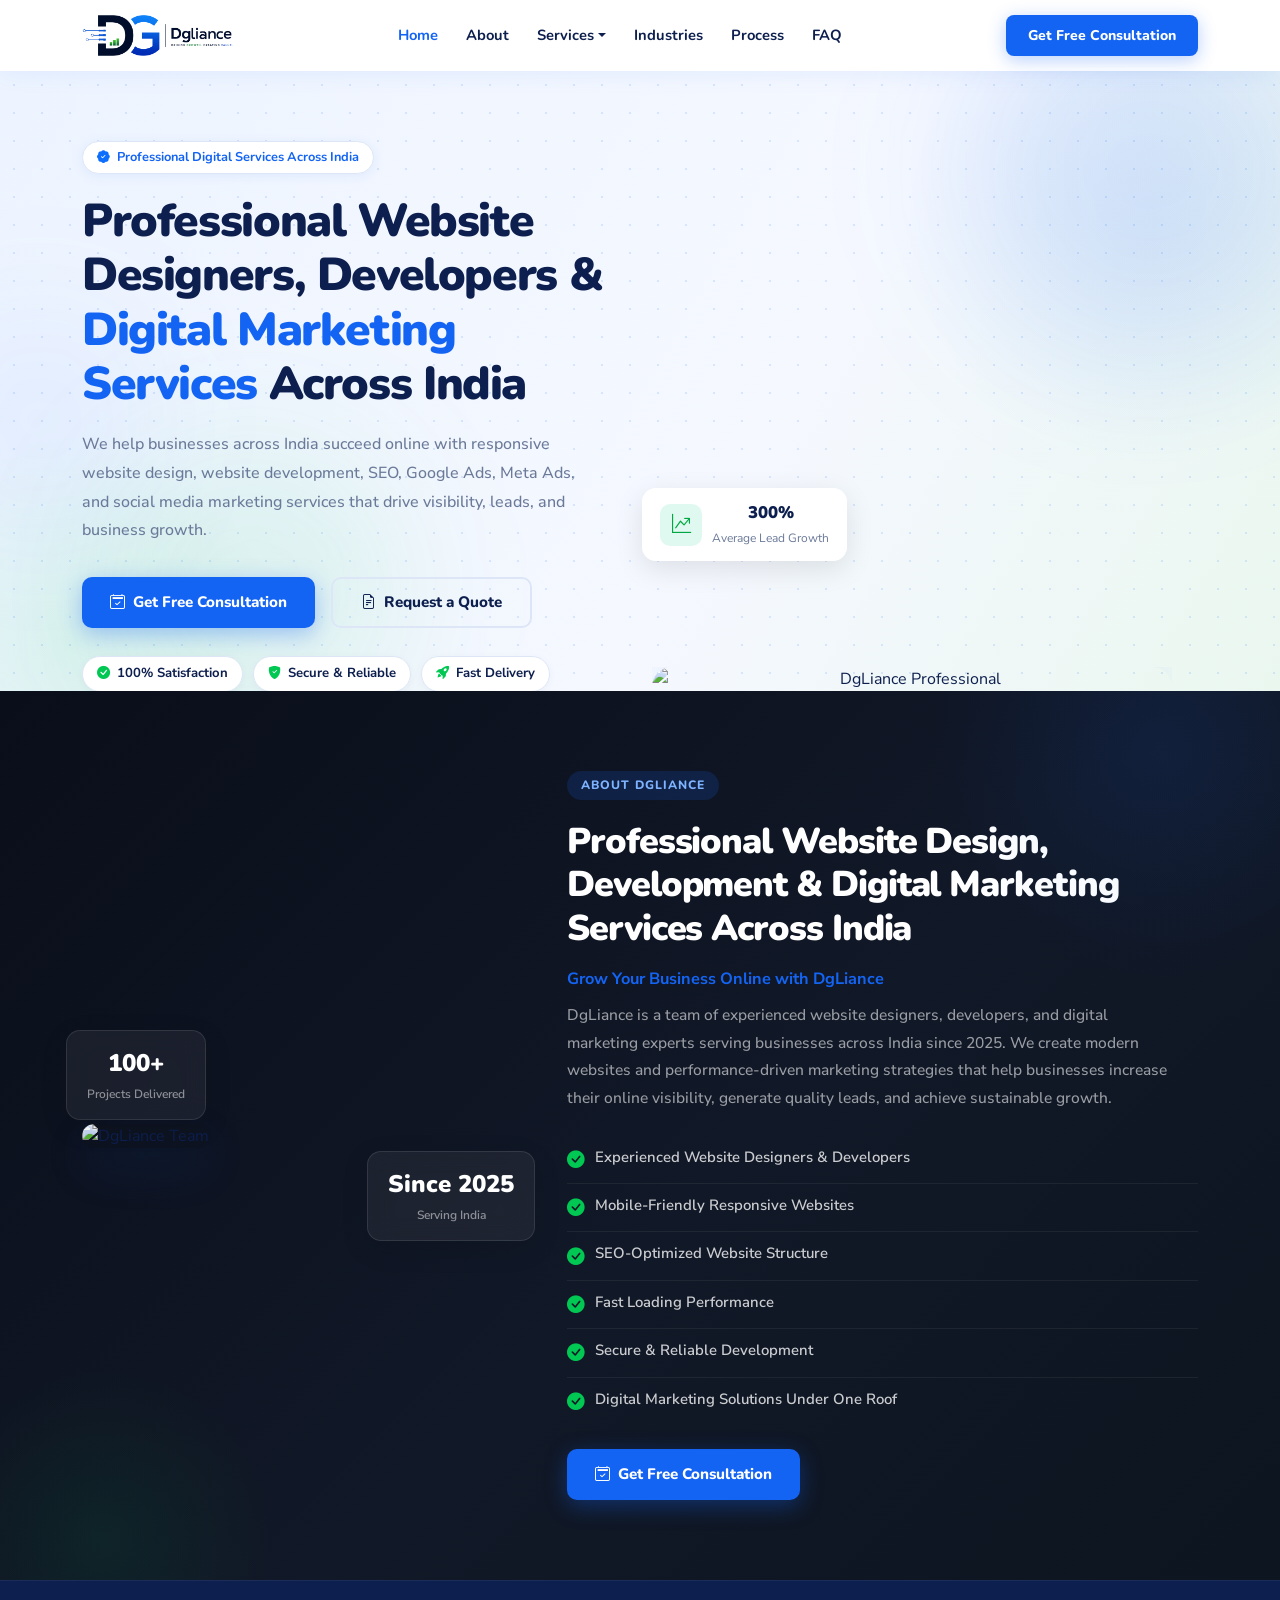
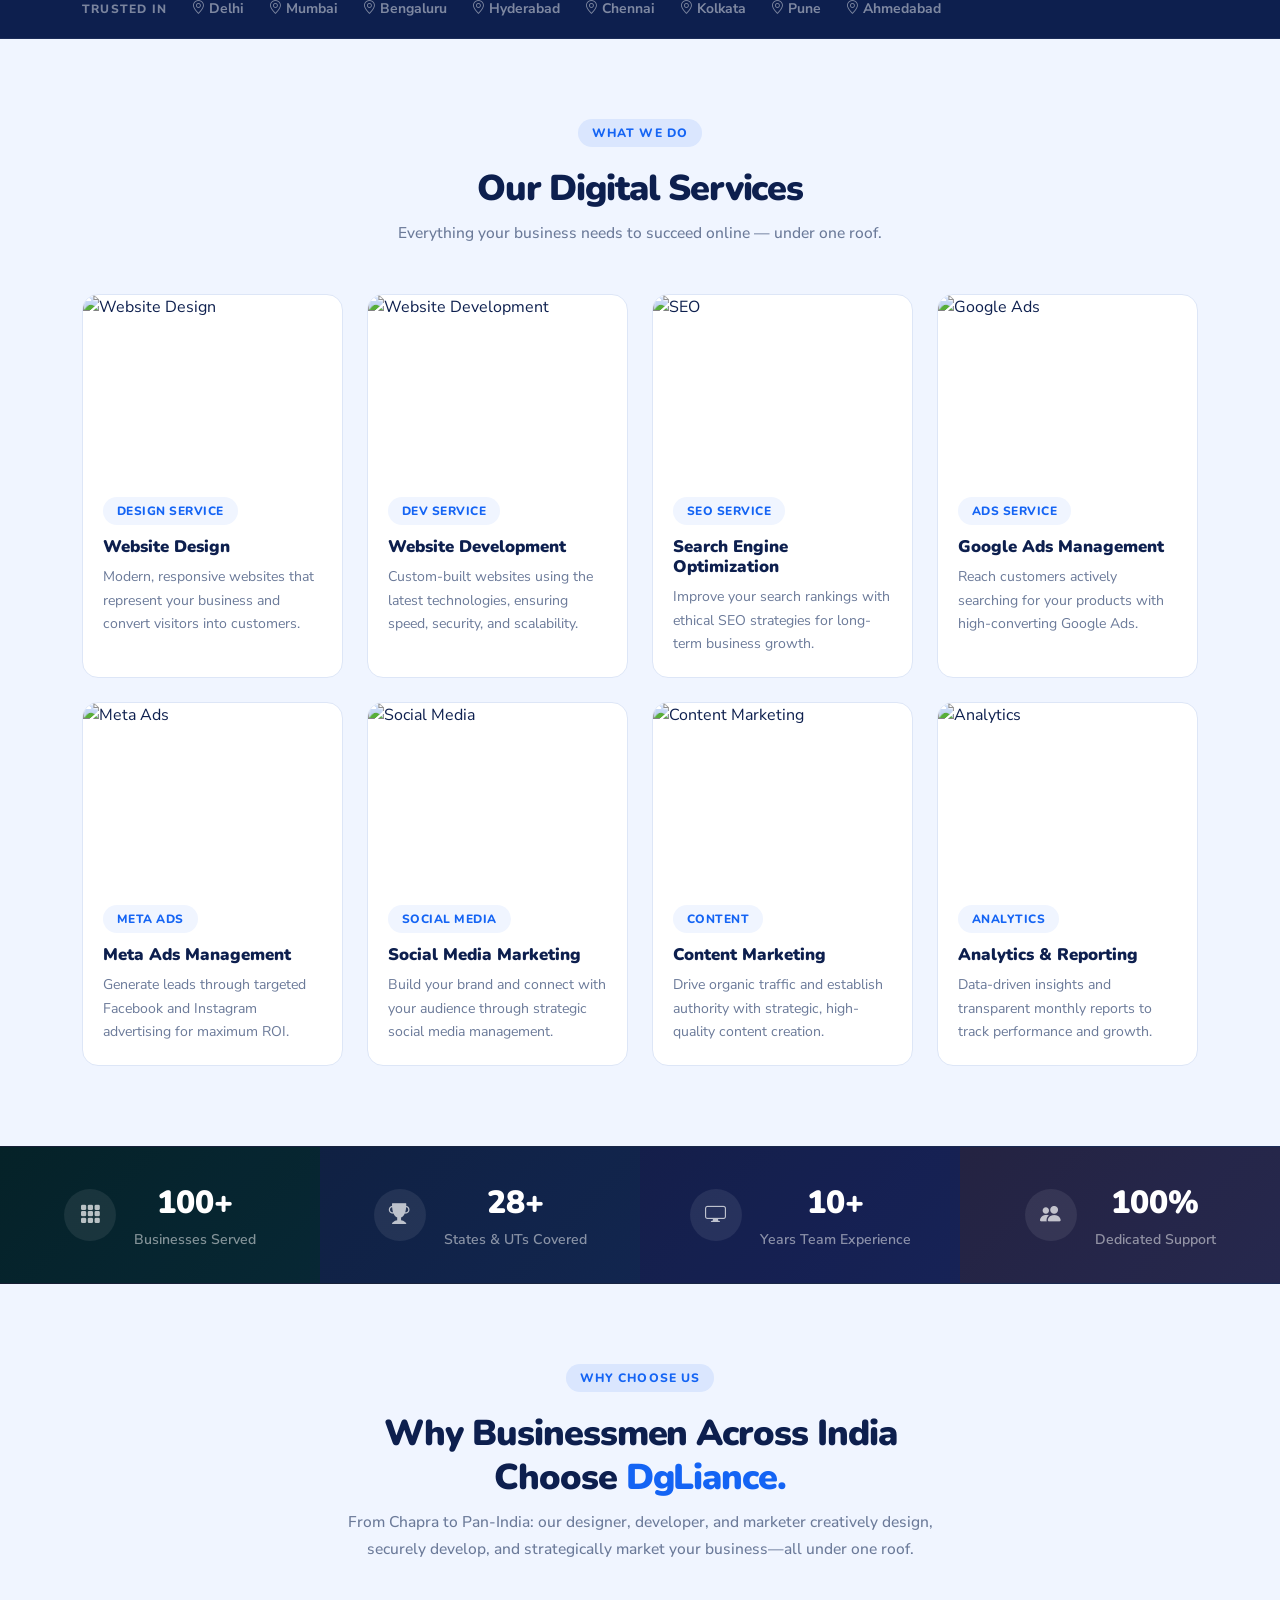
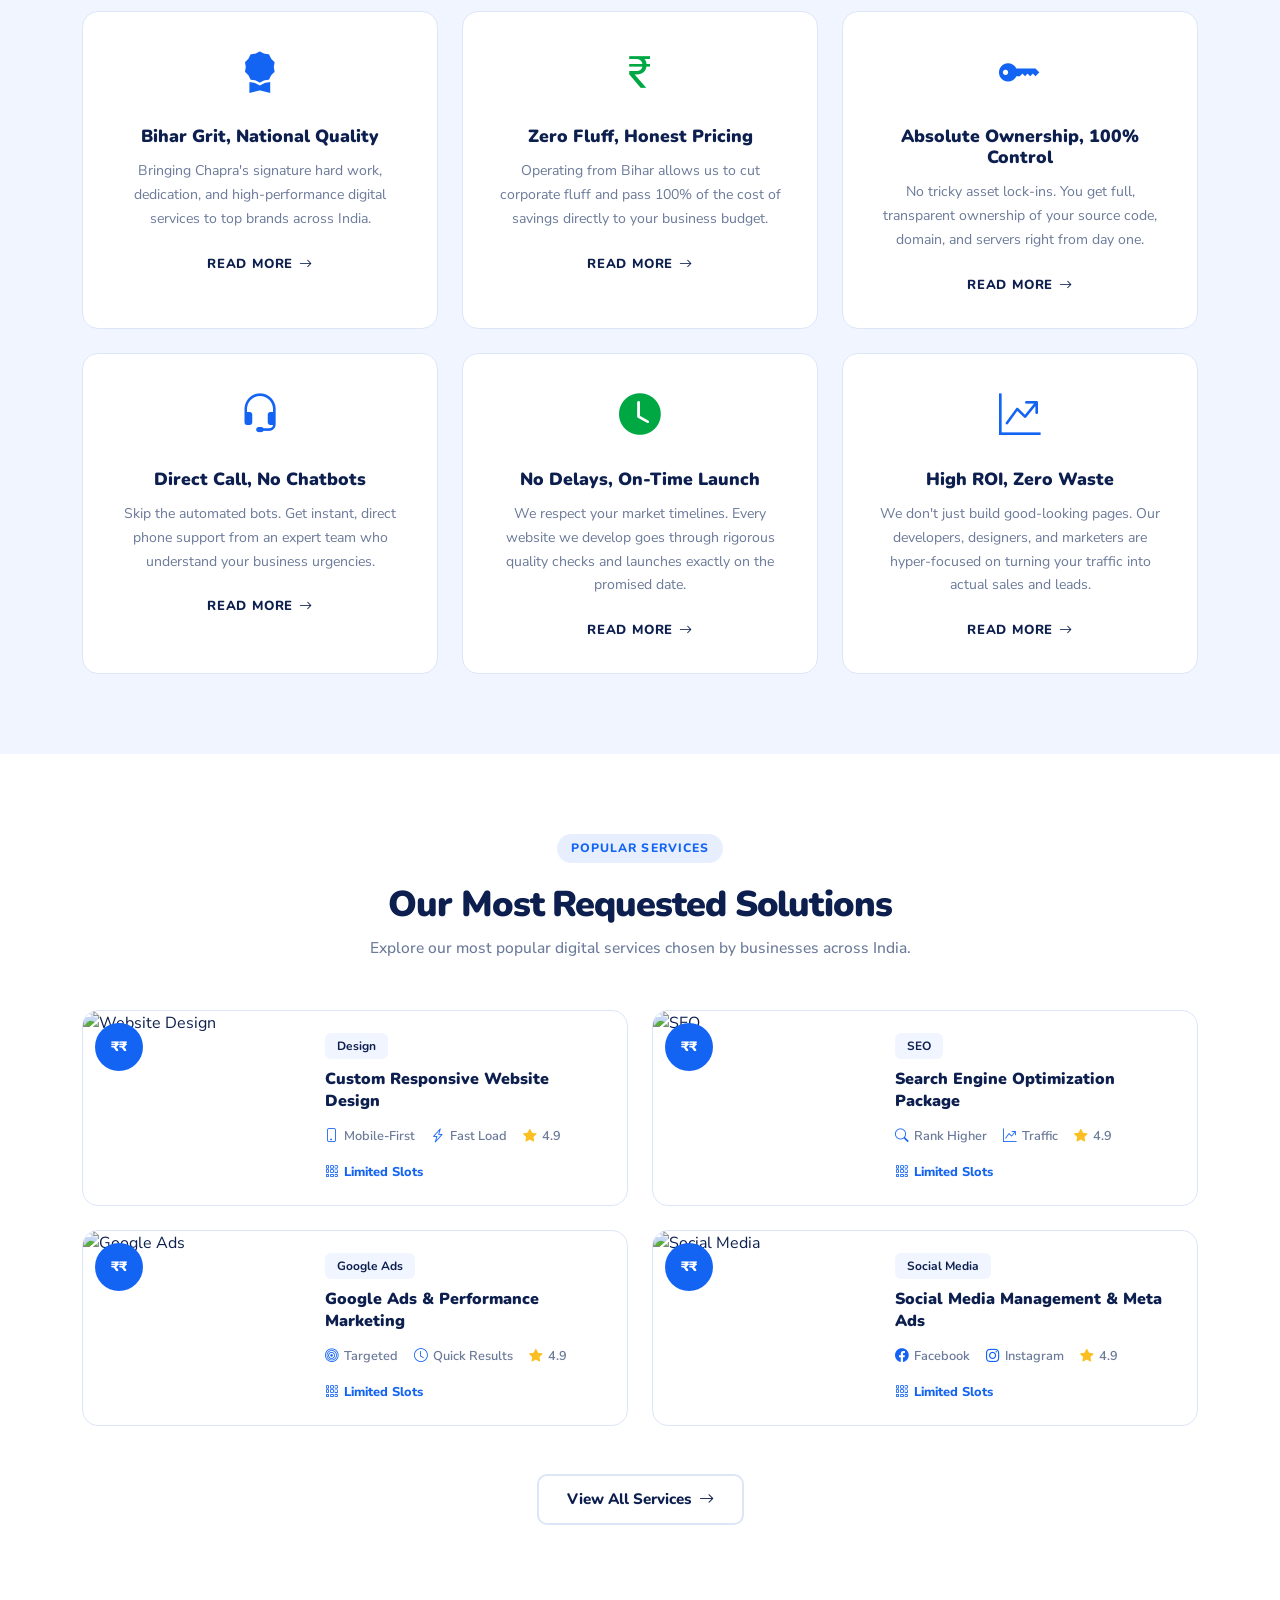
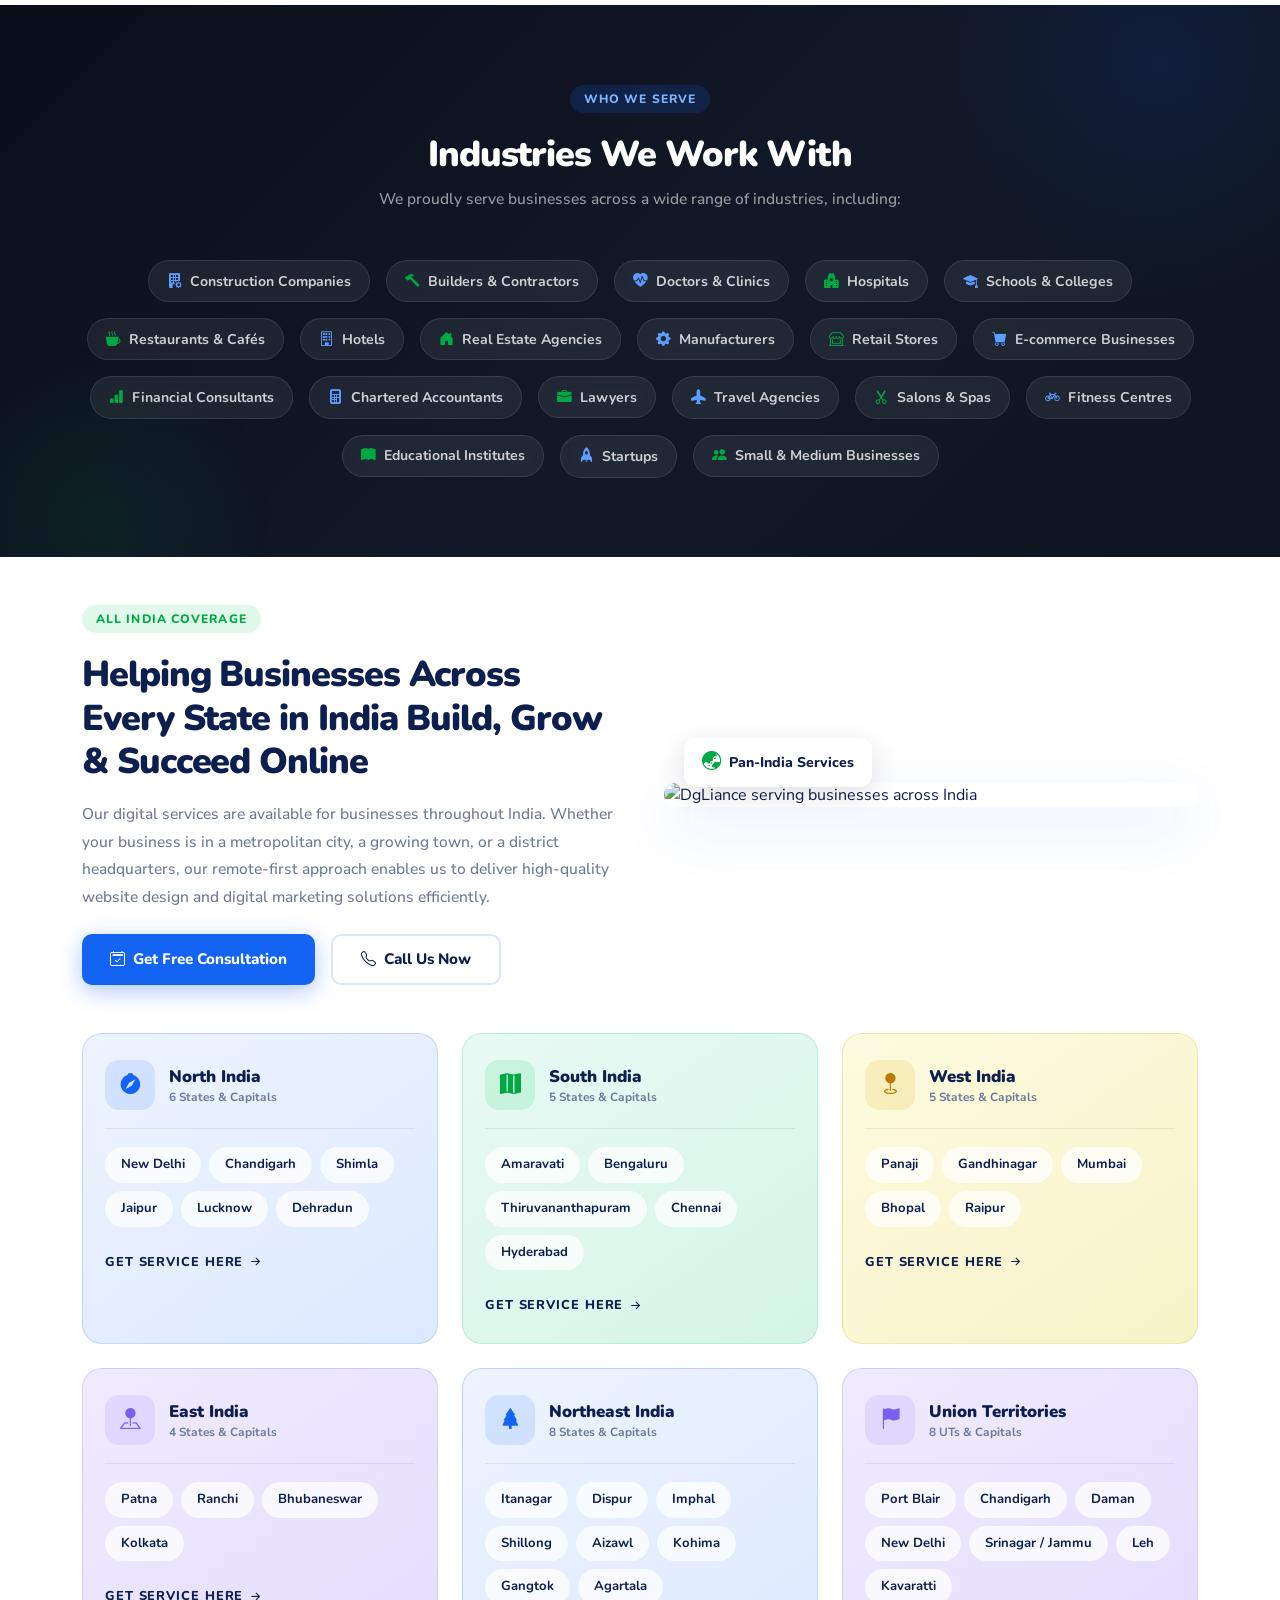
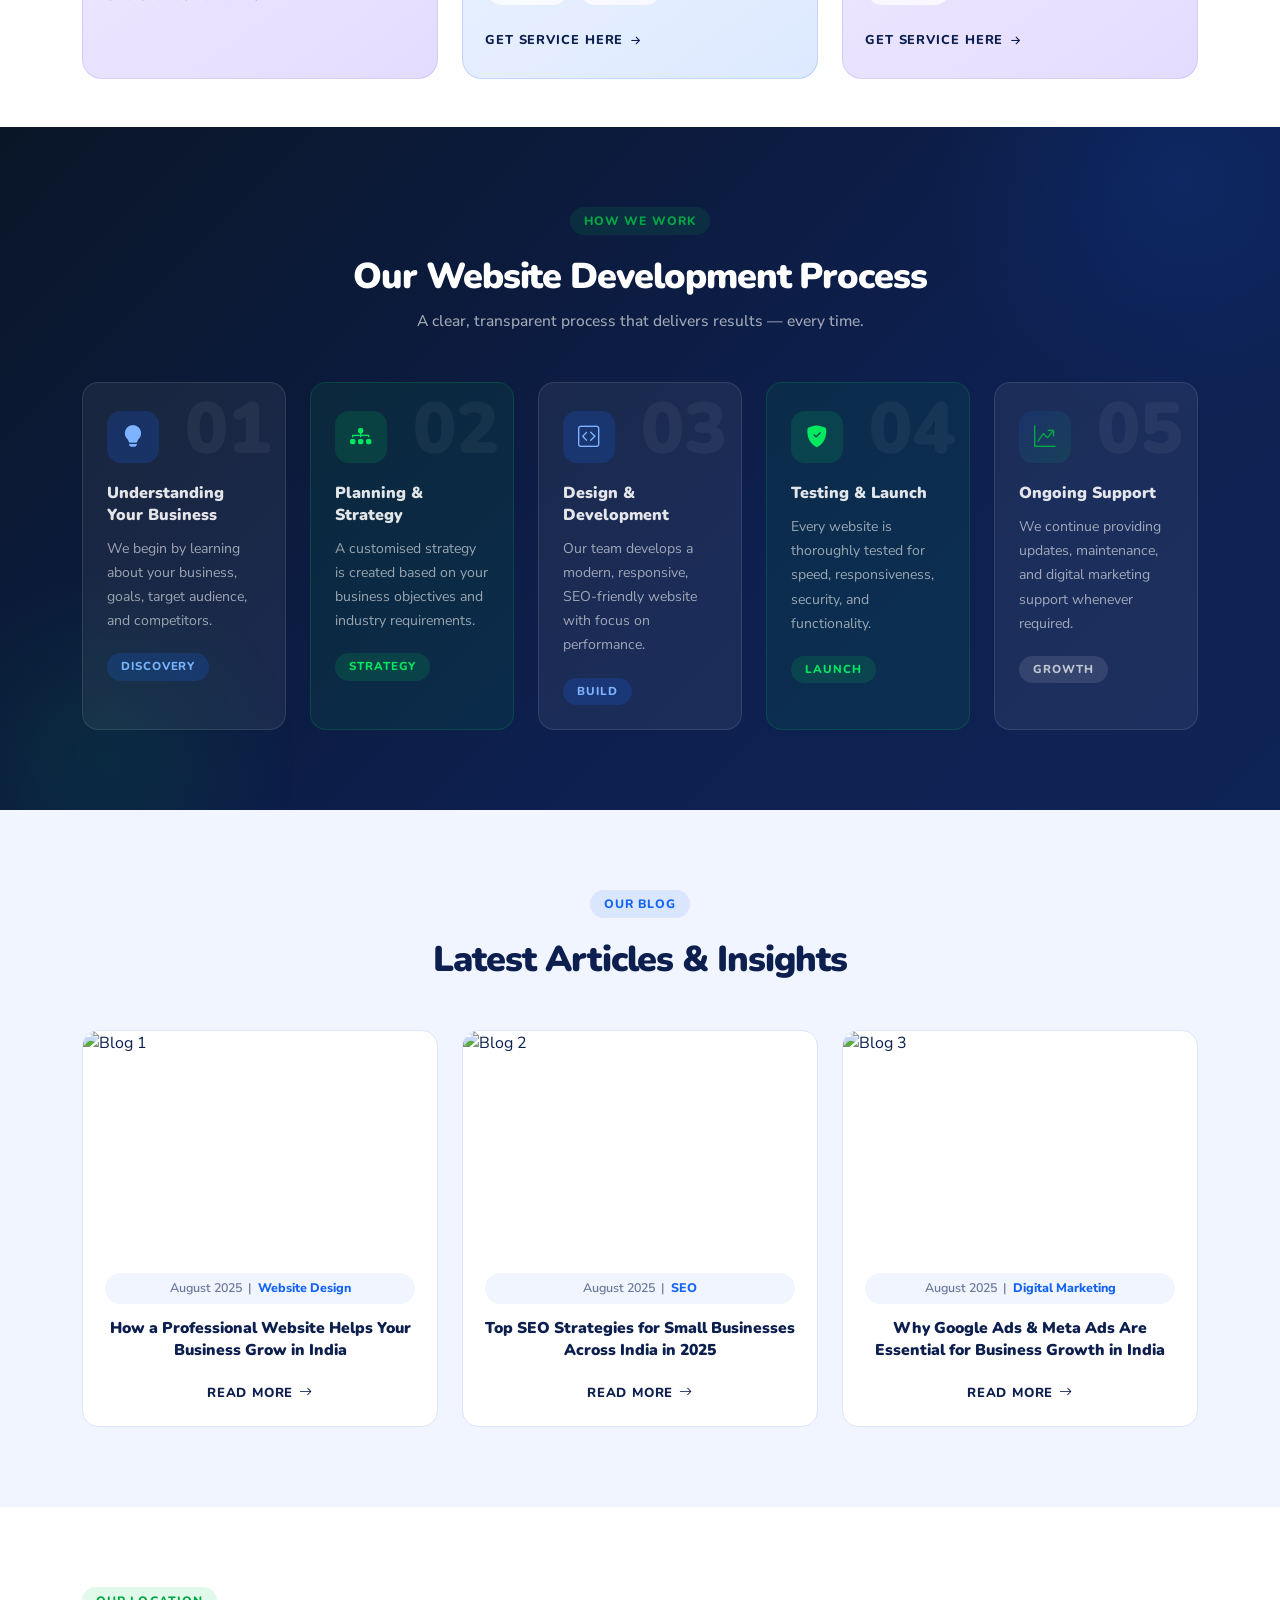
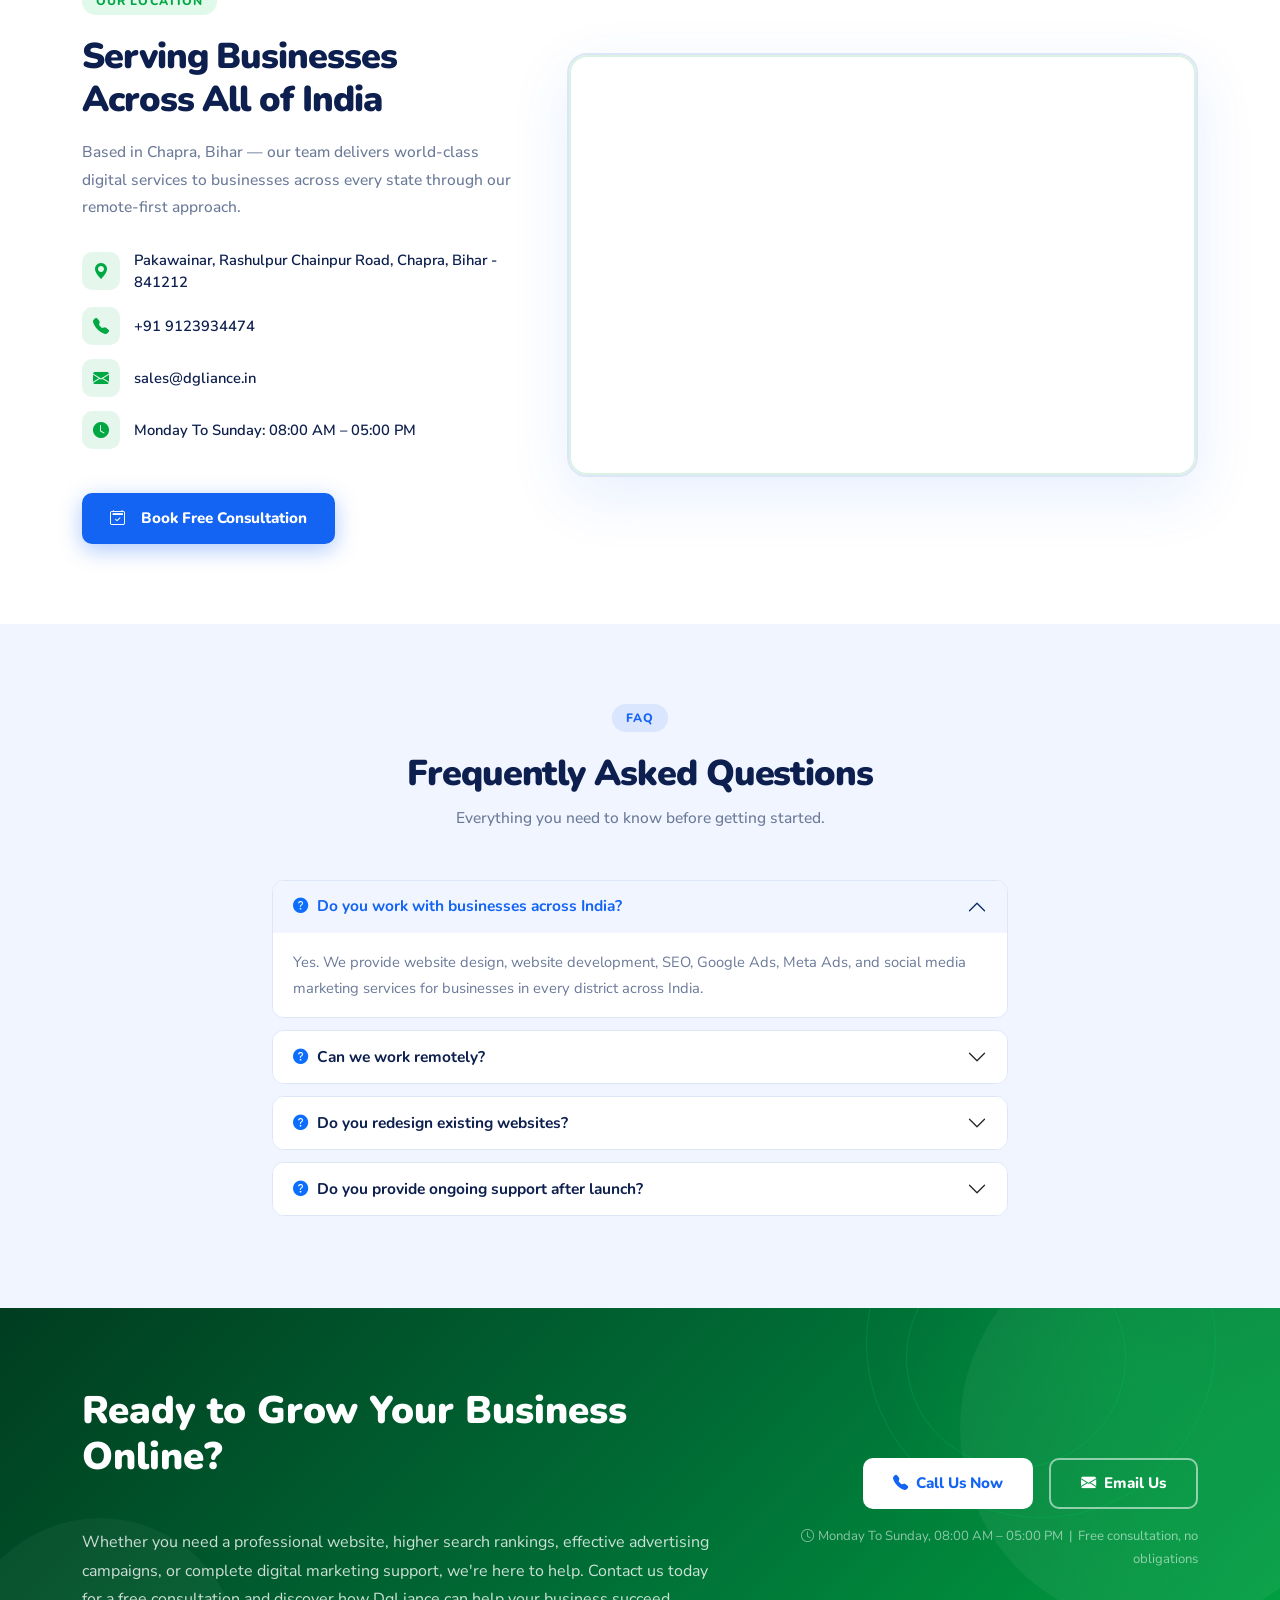
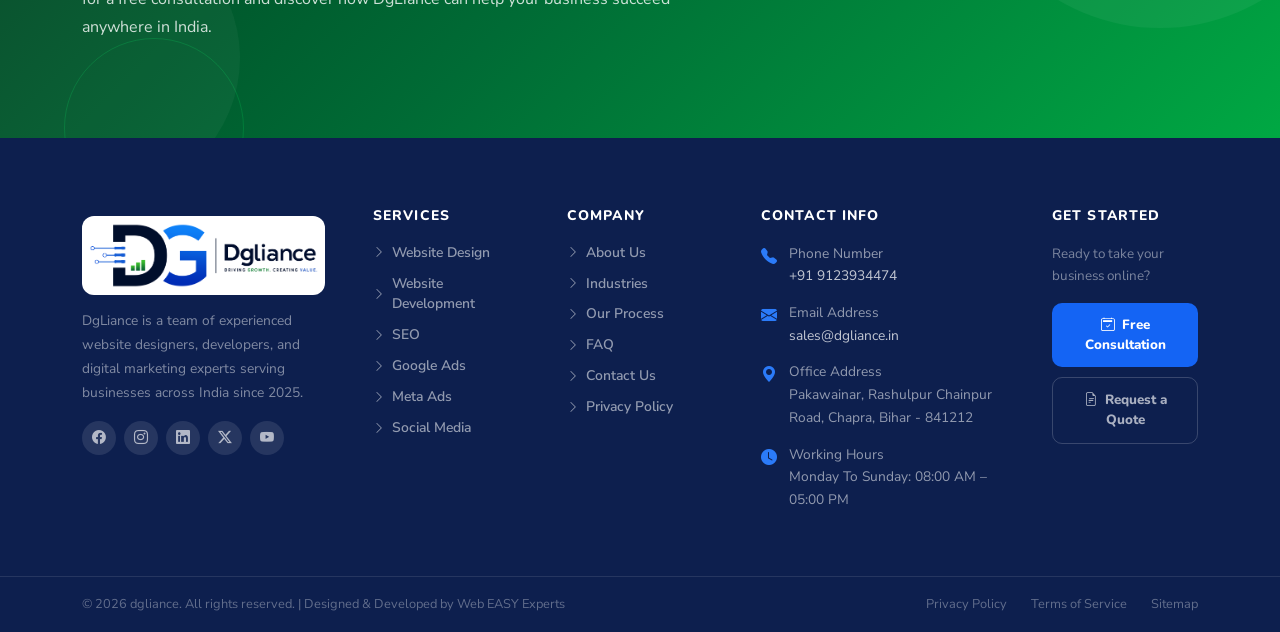
==== commit fcafa2b1: "sdfsdaf" ====
--- a/index.html
+++ b/index.html
@@ -1951,6 +1951,7 @@
     </div>
   </div> -->
 
+  
   <!-- ═══ NAVBAR ════════════════════════════════════════ -->
   <nav class="navbar navbar-expand-lg">
     <div class="container">
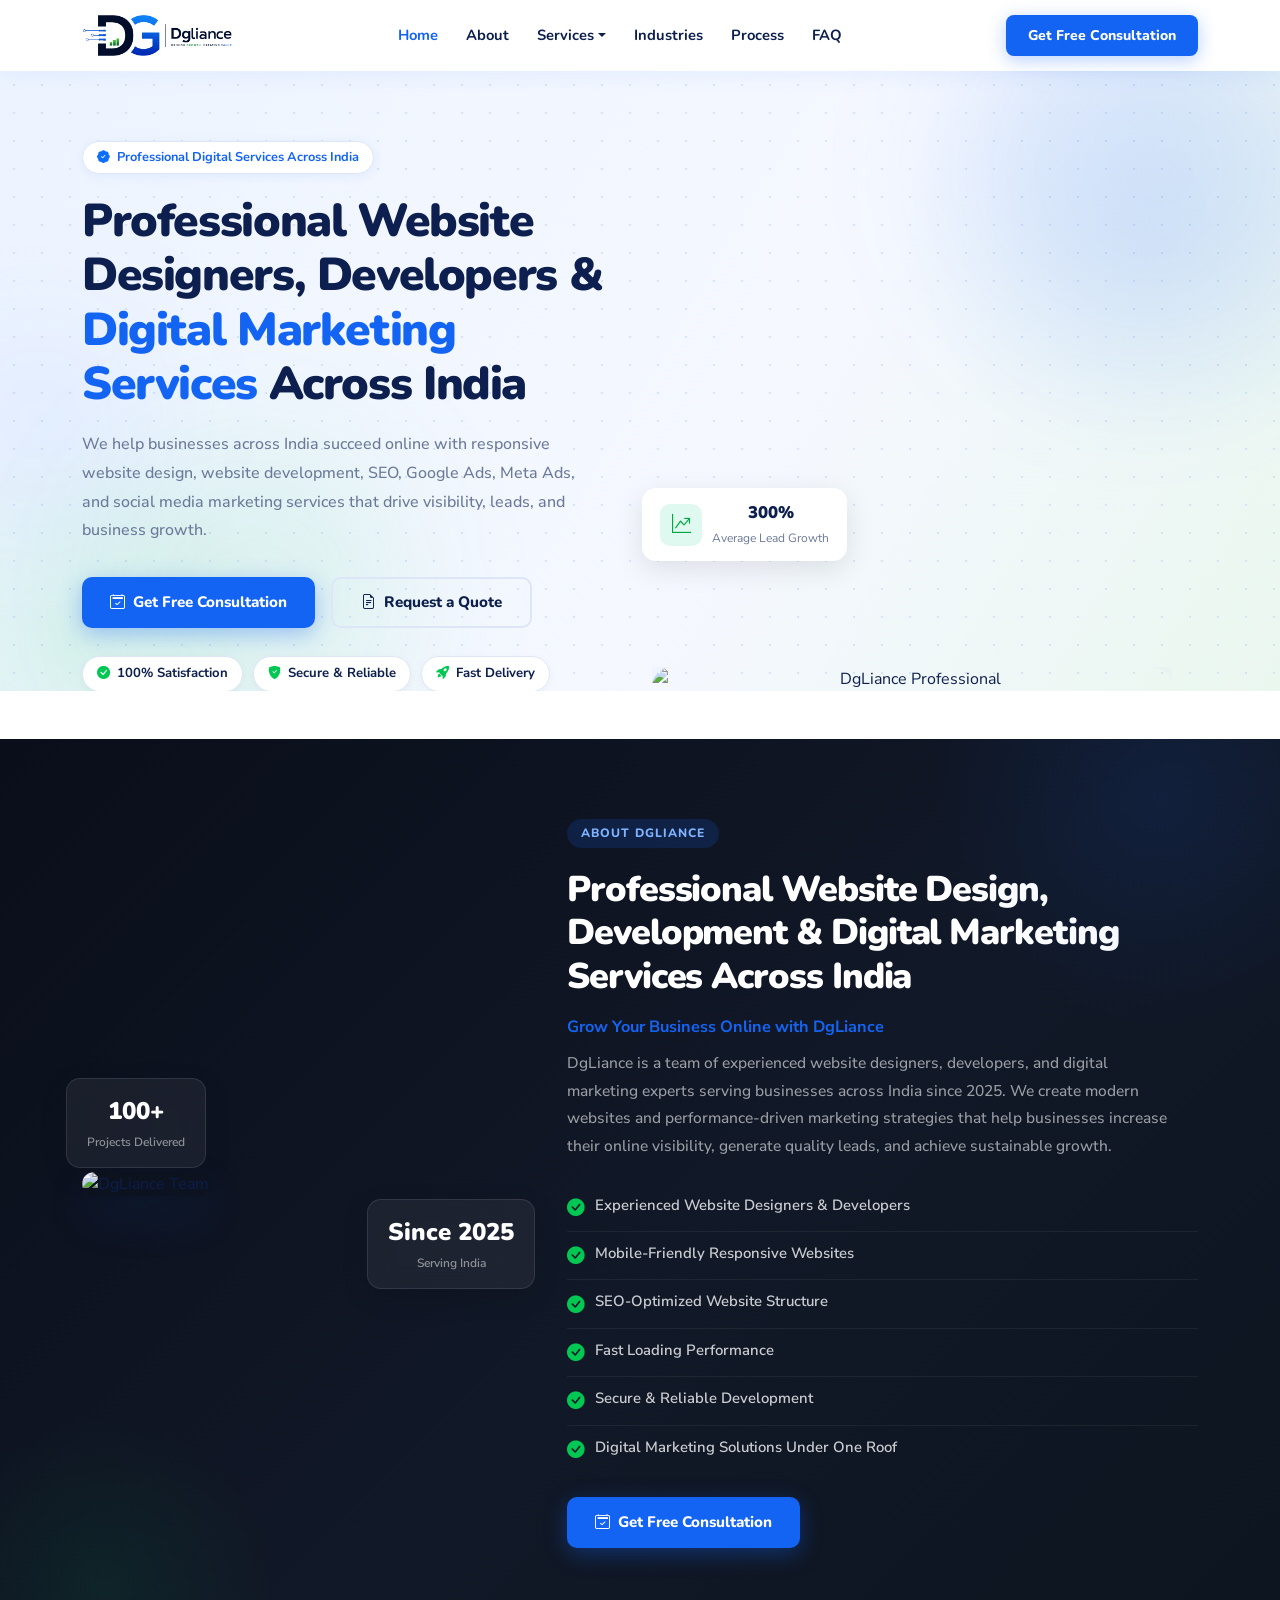
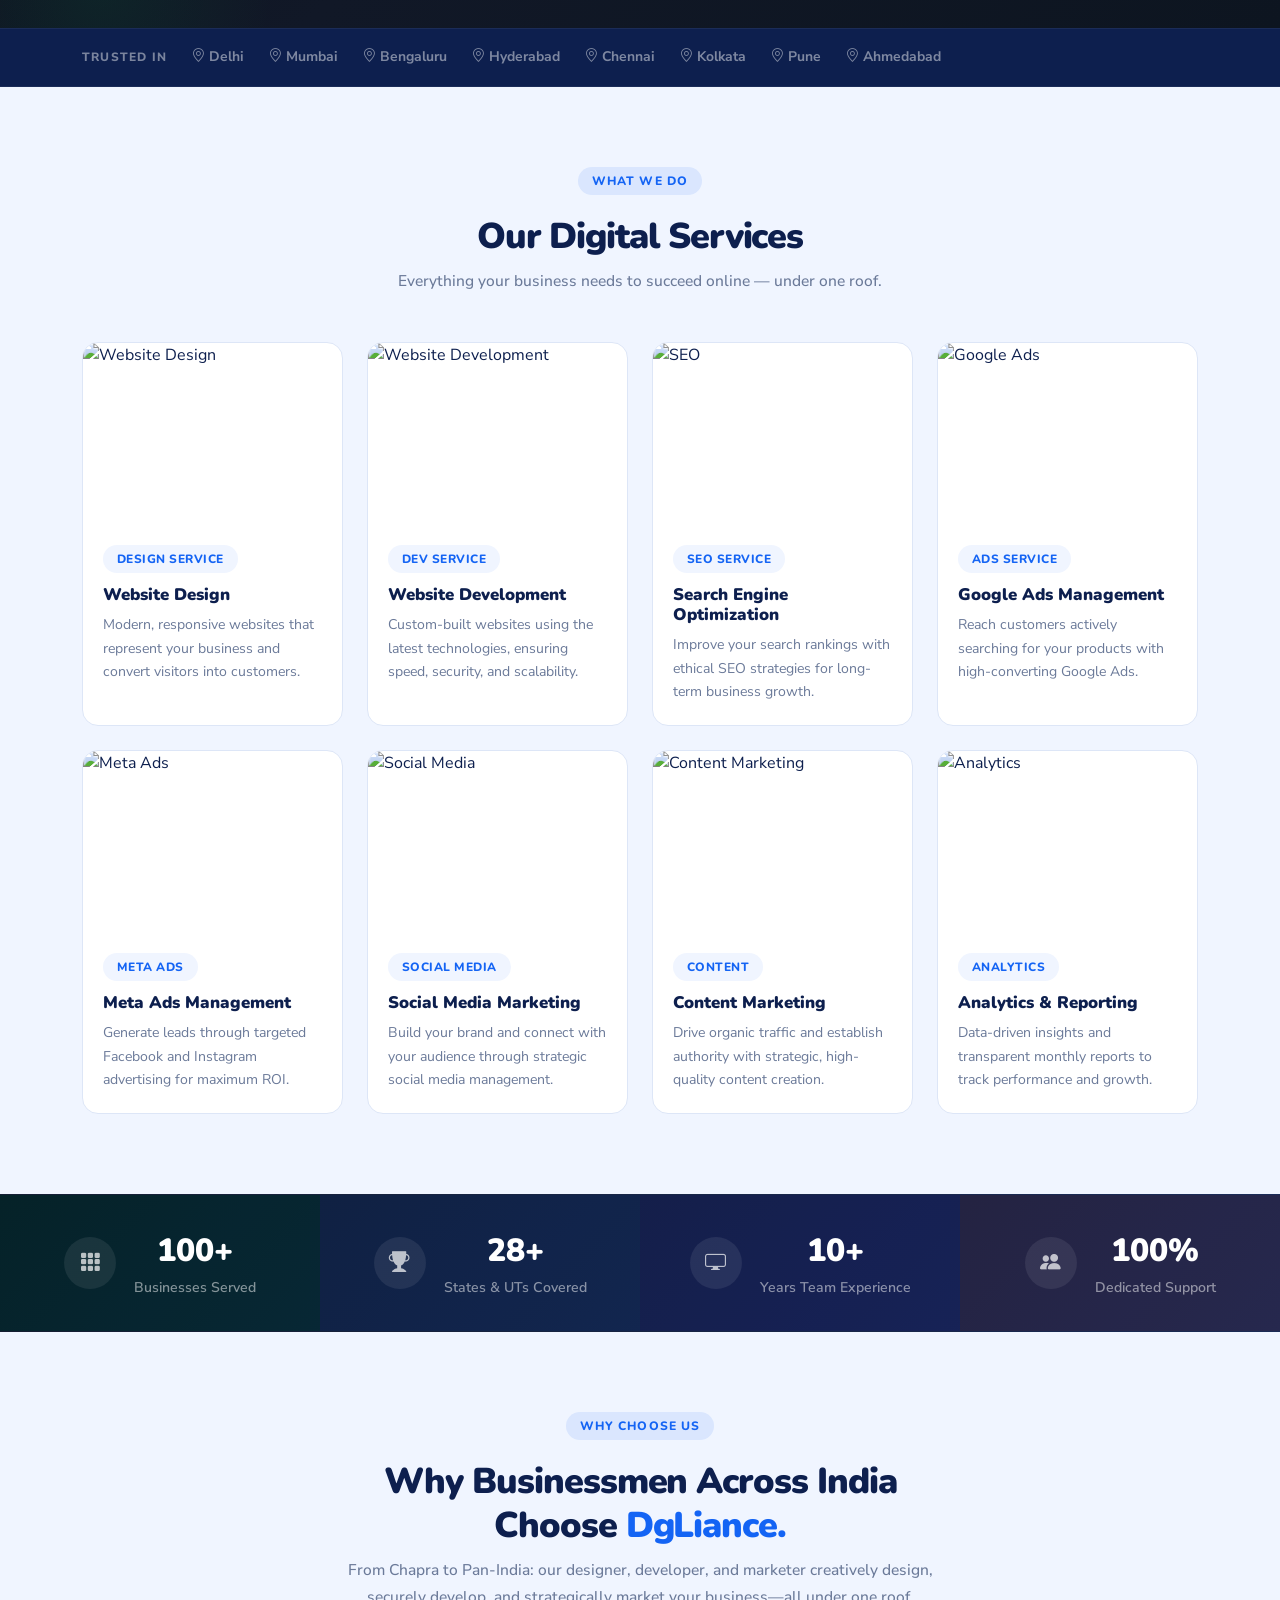
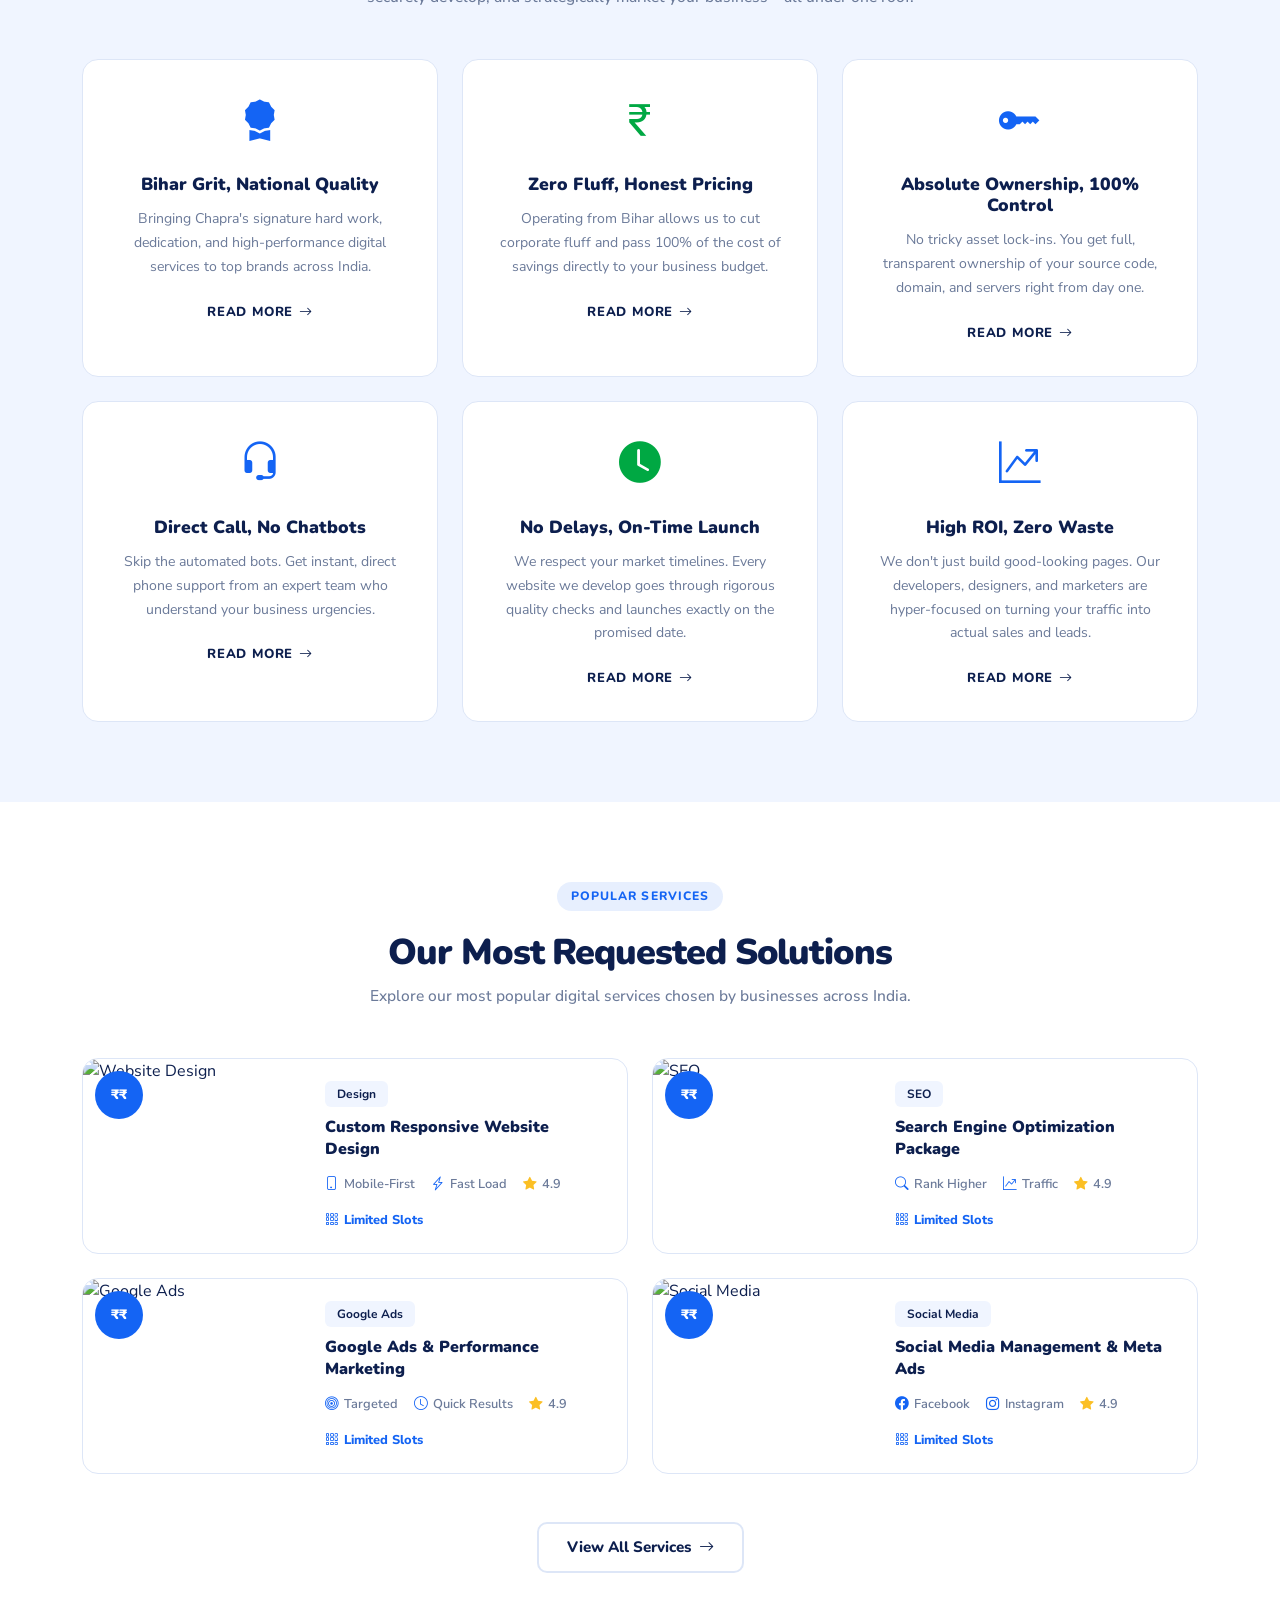
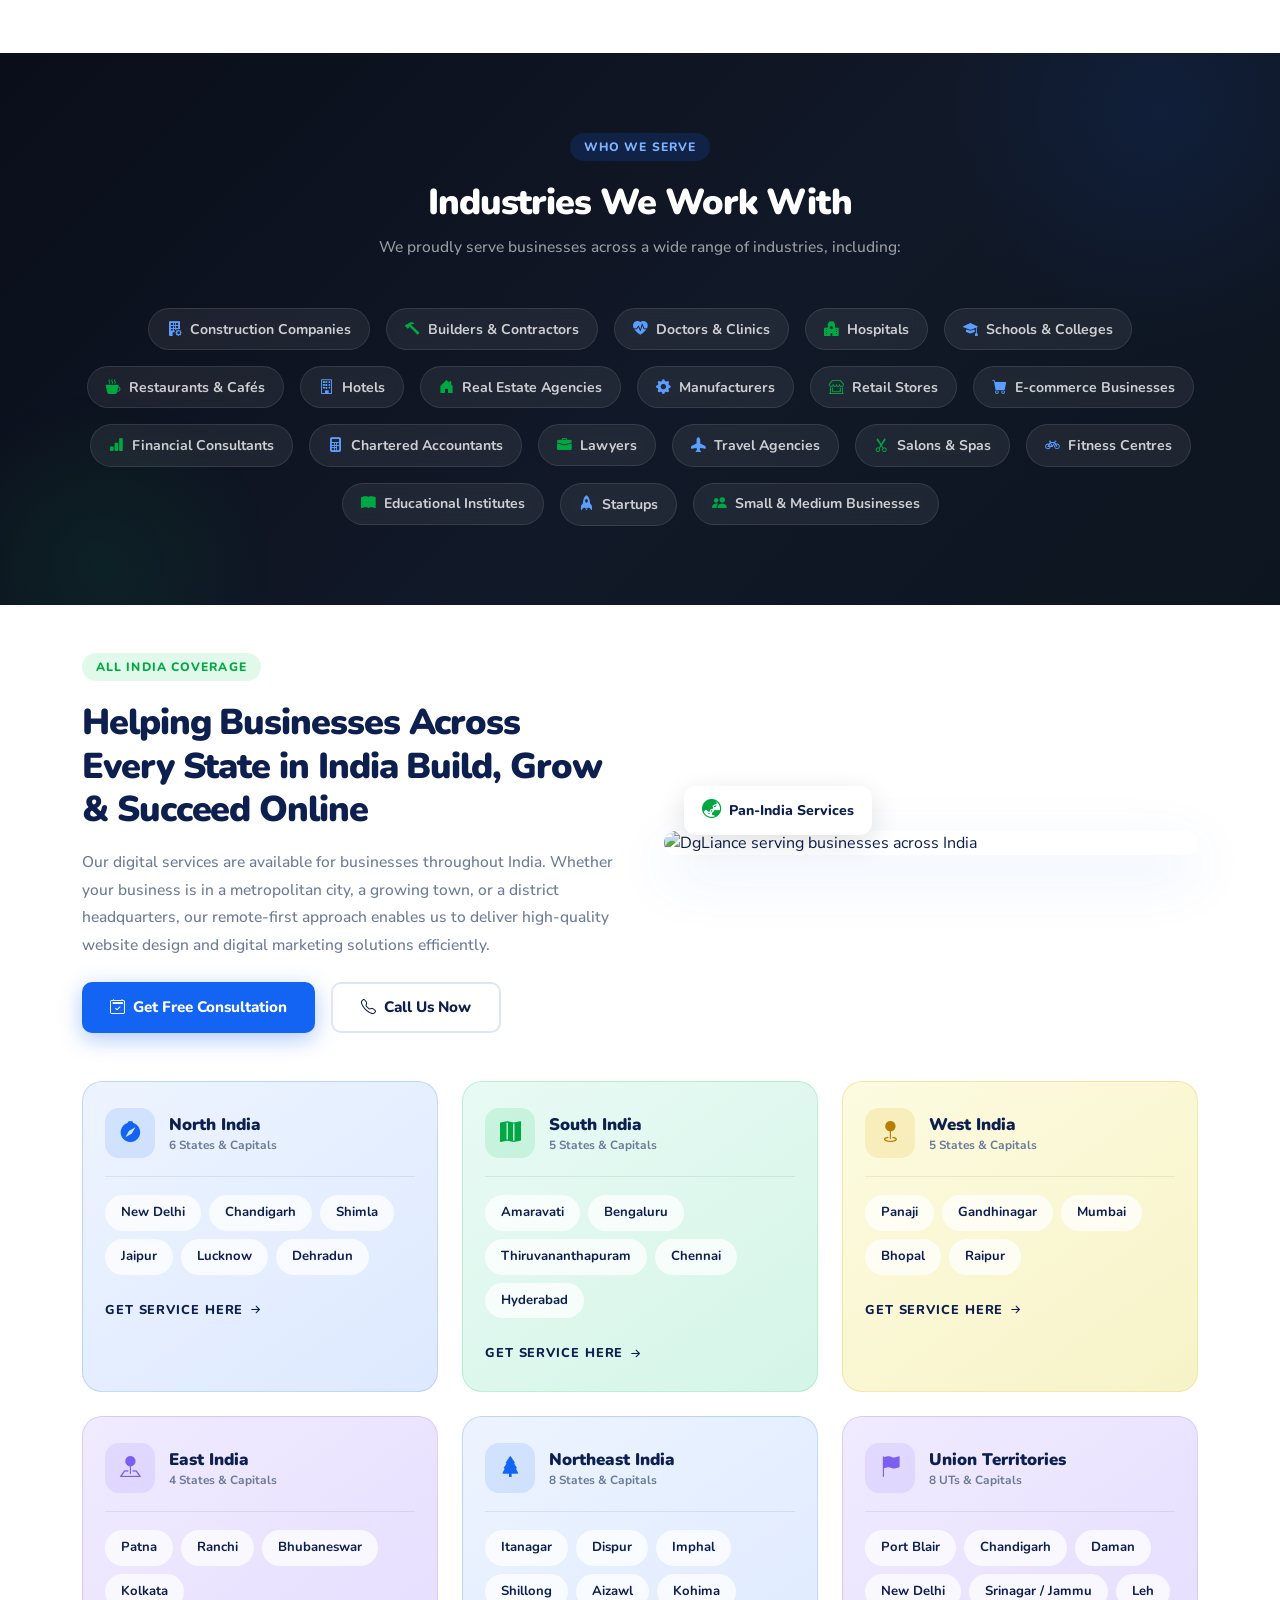
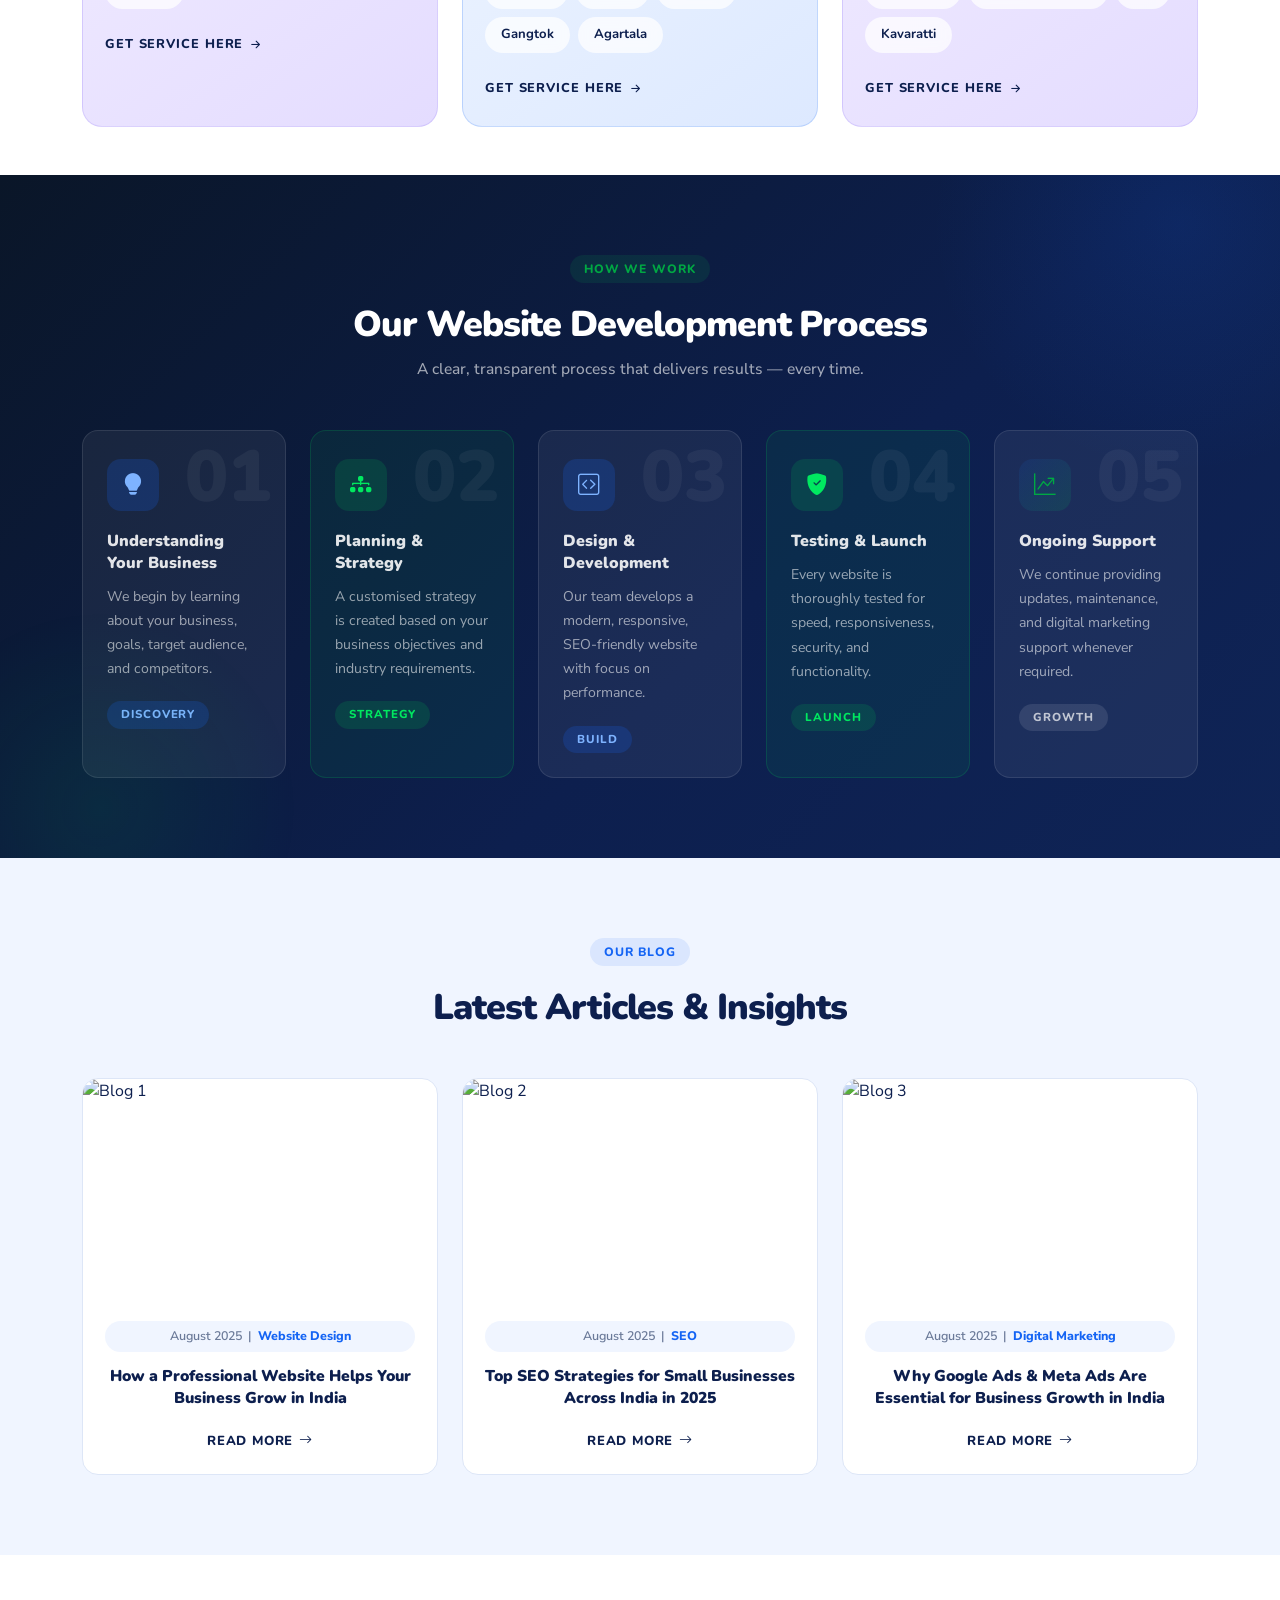
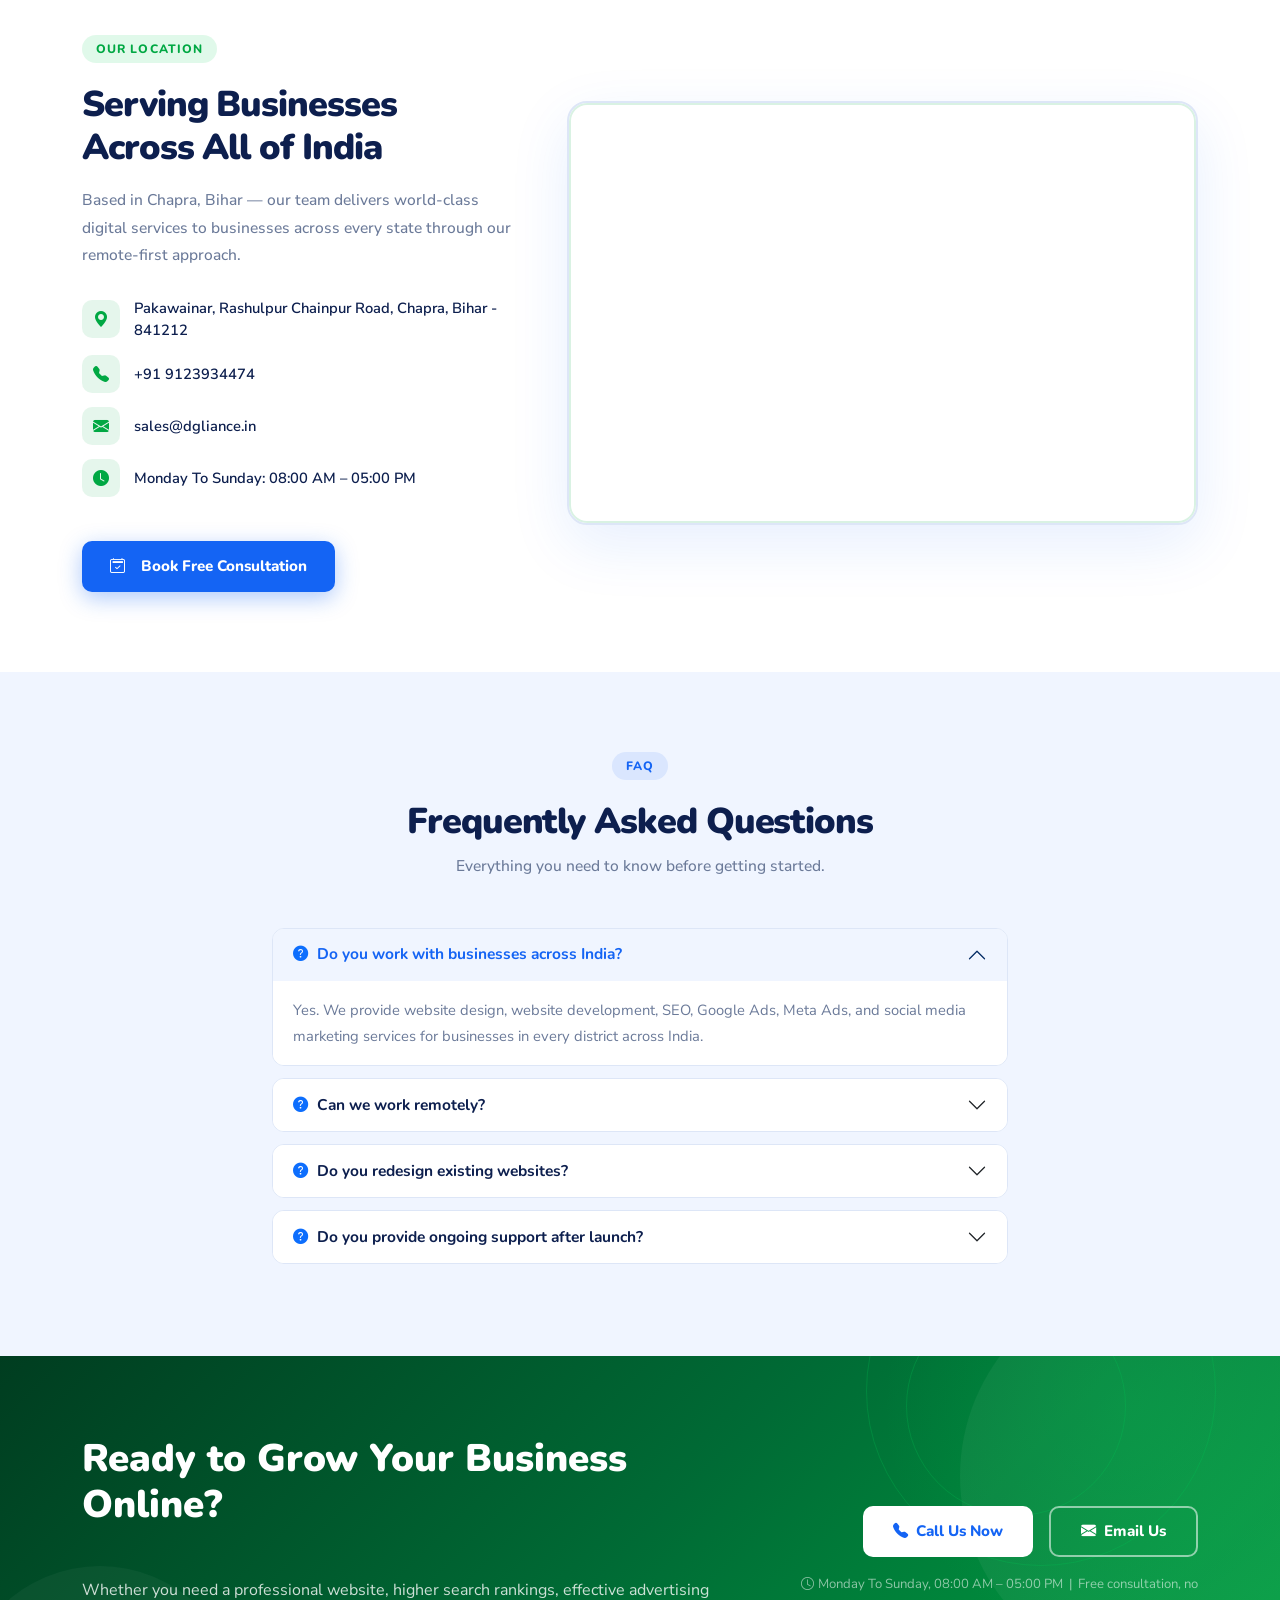
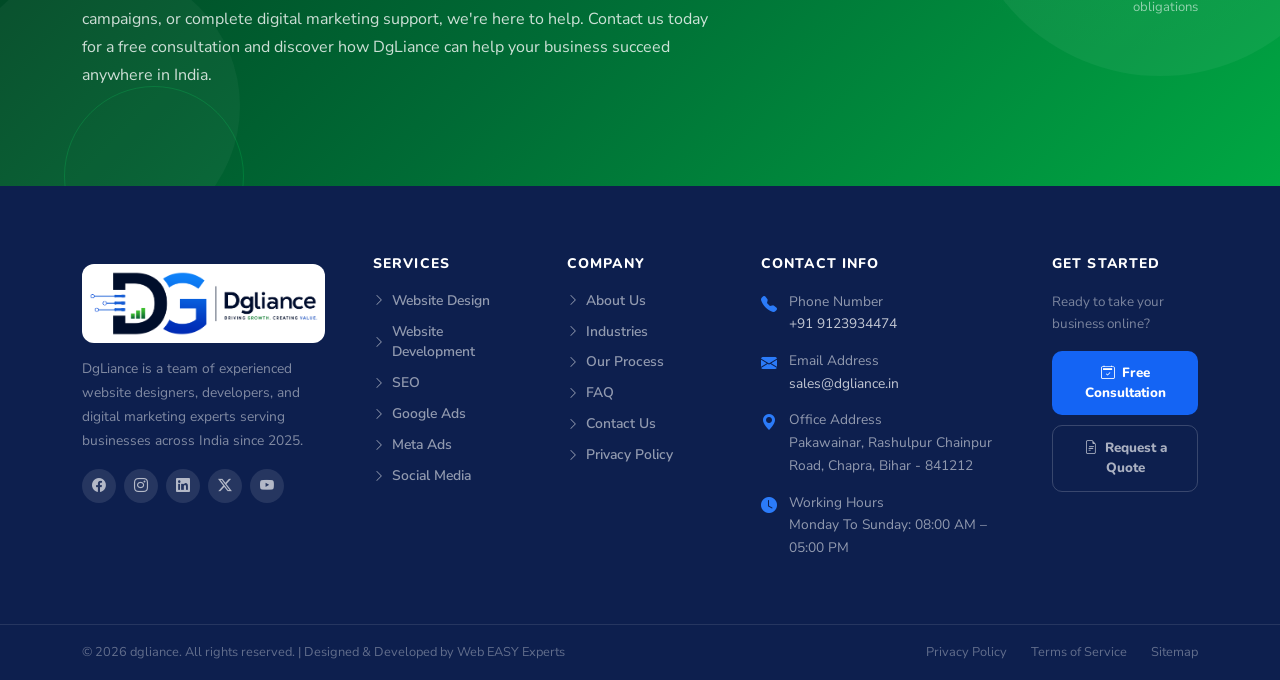
==== commit 5ed64d88: "asdf" ====
--- a/index.html
+++ b/index.html
@@ -1951,7 +1951,7 @@
     </div>
   </div> -->
 
-  
+
   <!-- ═══ NAVBAR ════════════════════════════════════════ -->
   <nav class="navbar navbar-expand-lg">
     <div class="container">
@@ -2036,7 +2036,7 @@
   </section>
 
   <!-- ═══ ABOUT ══════════════════════════════════════════ -->
-  <section class="sec sec-dark-alt" id="about">
+  <section class="sec sec-dark-alt mt-5" id="about">
     <div class="container">
       <div class="row align-items-center g-4 g-lg-5">
         <div class="col-lg-5">
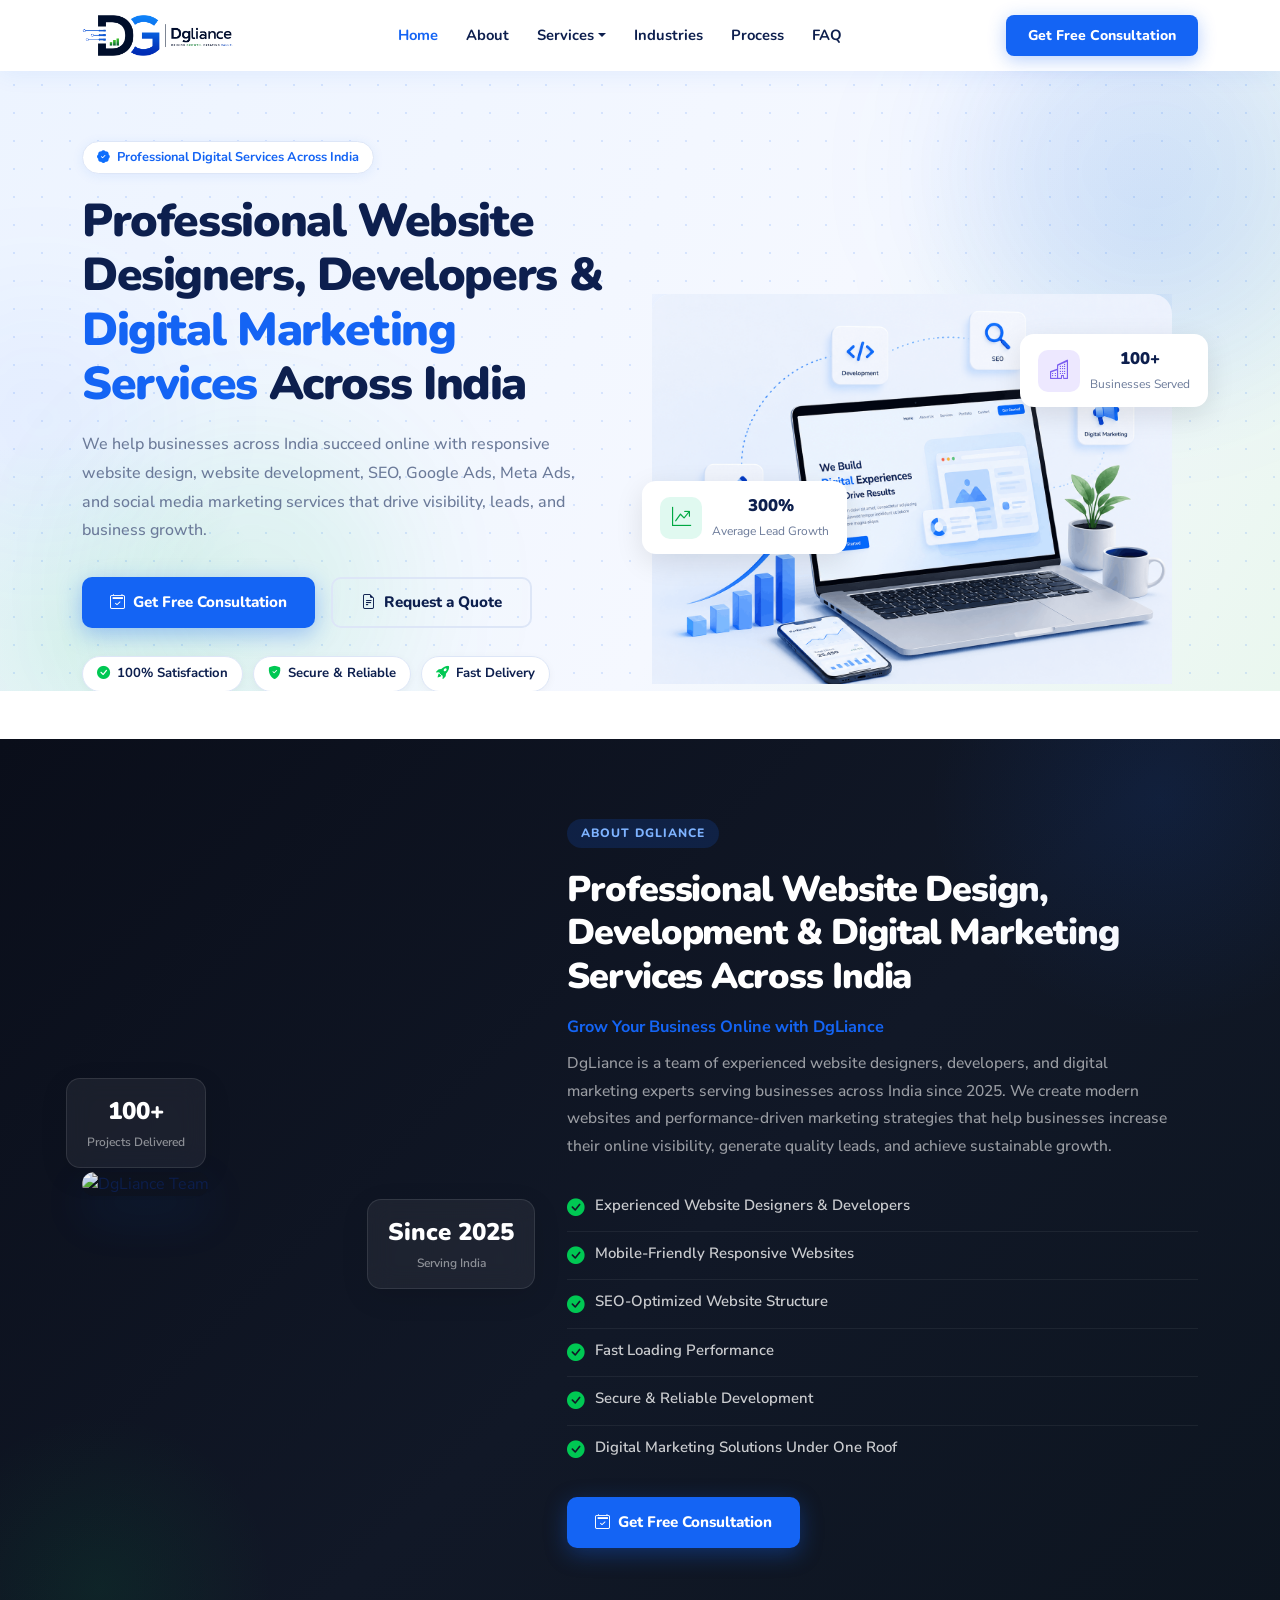
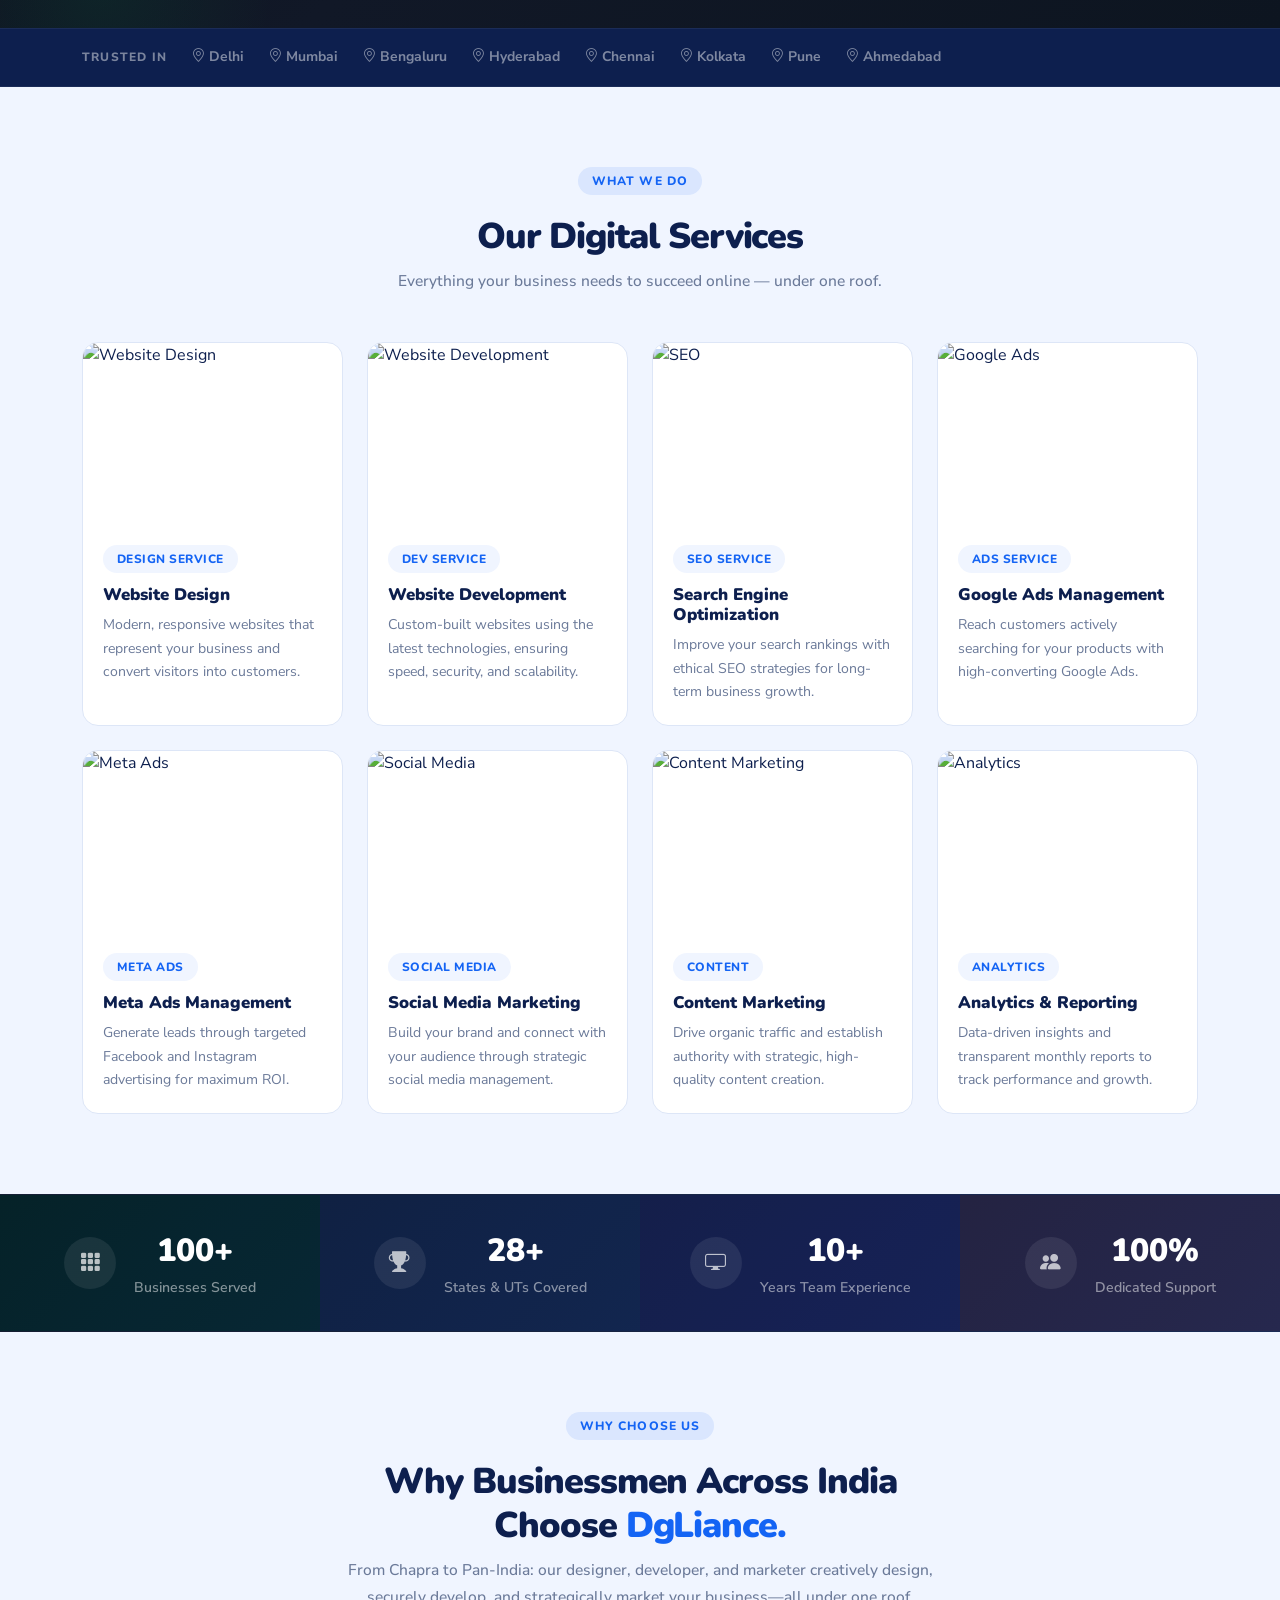
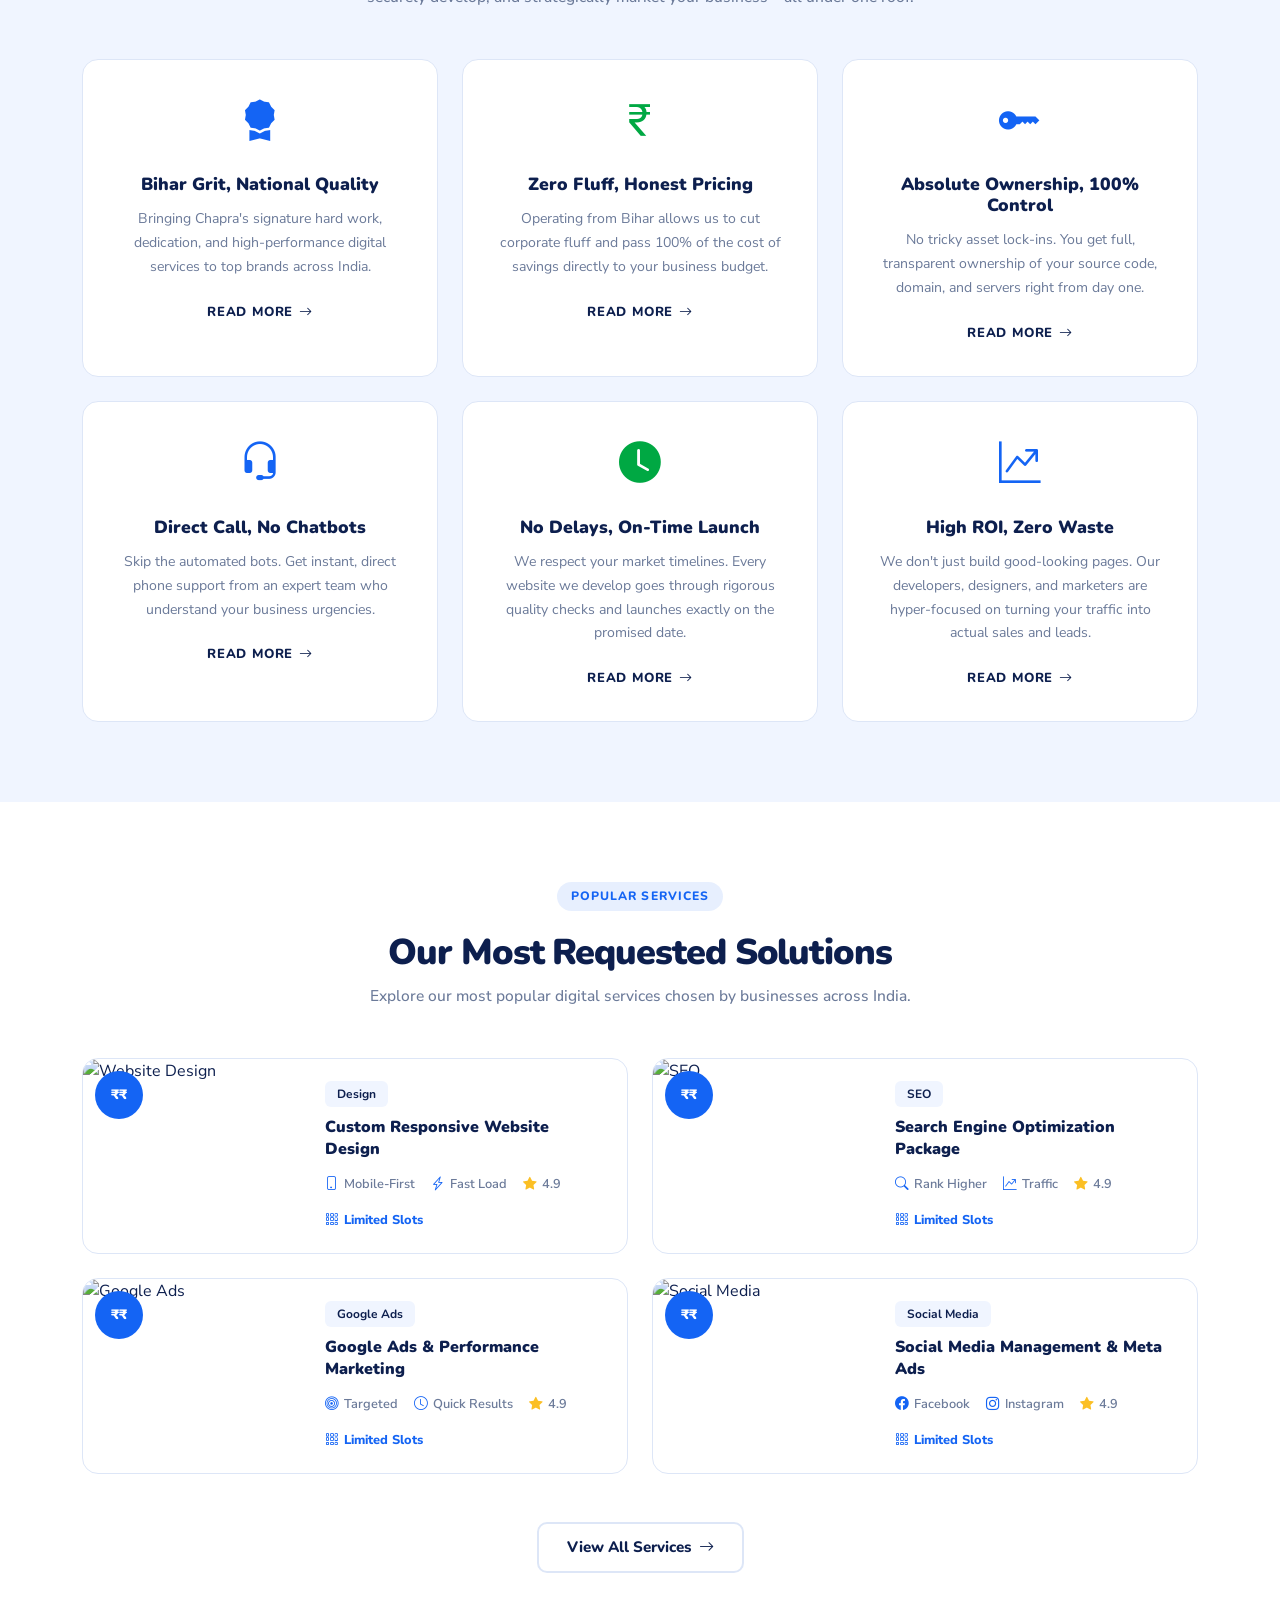
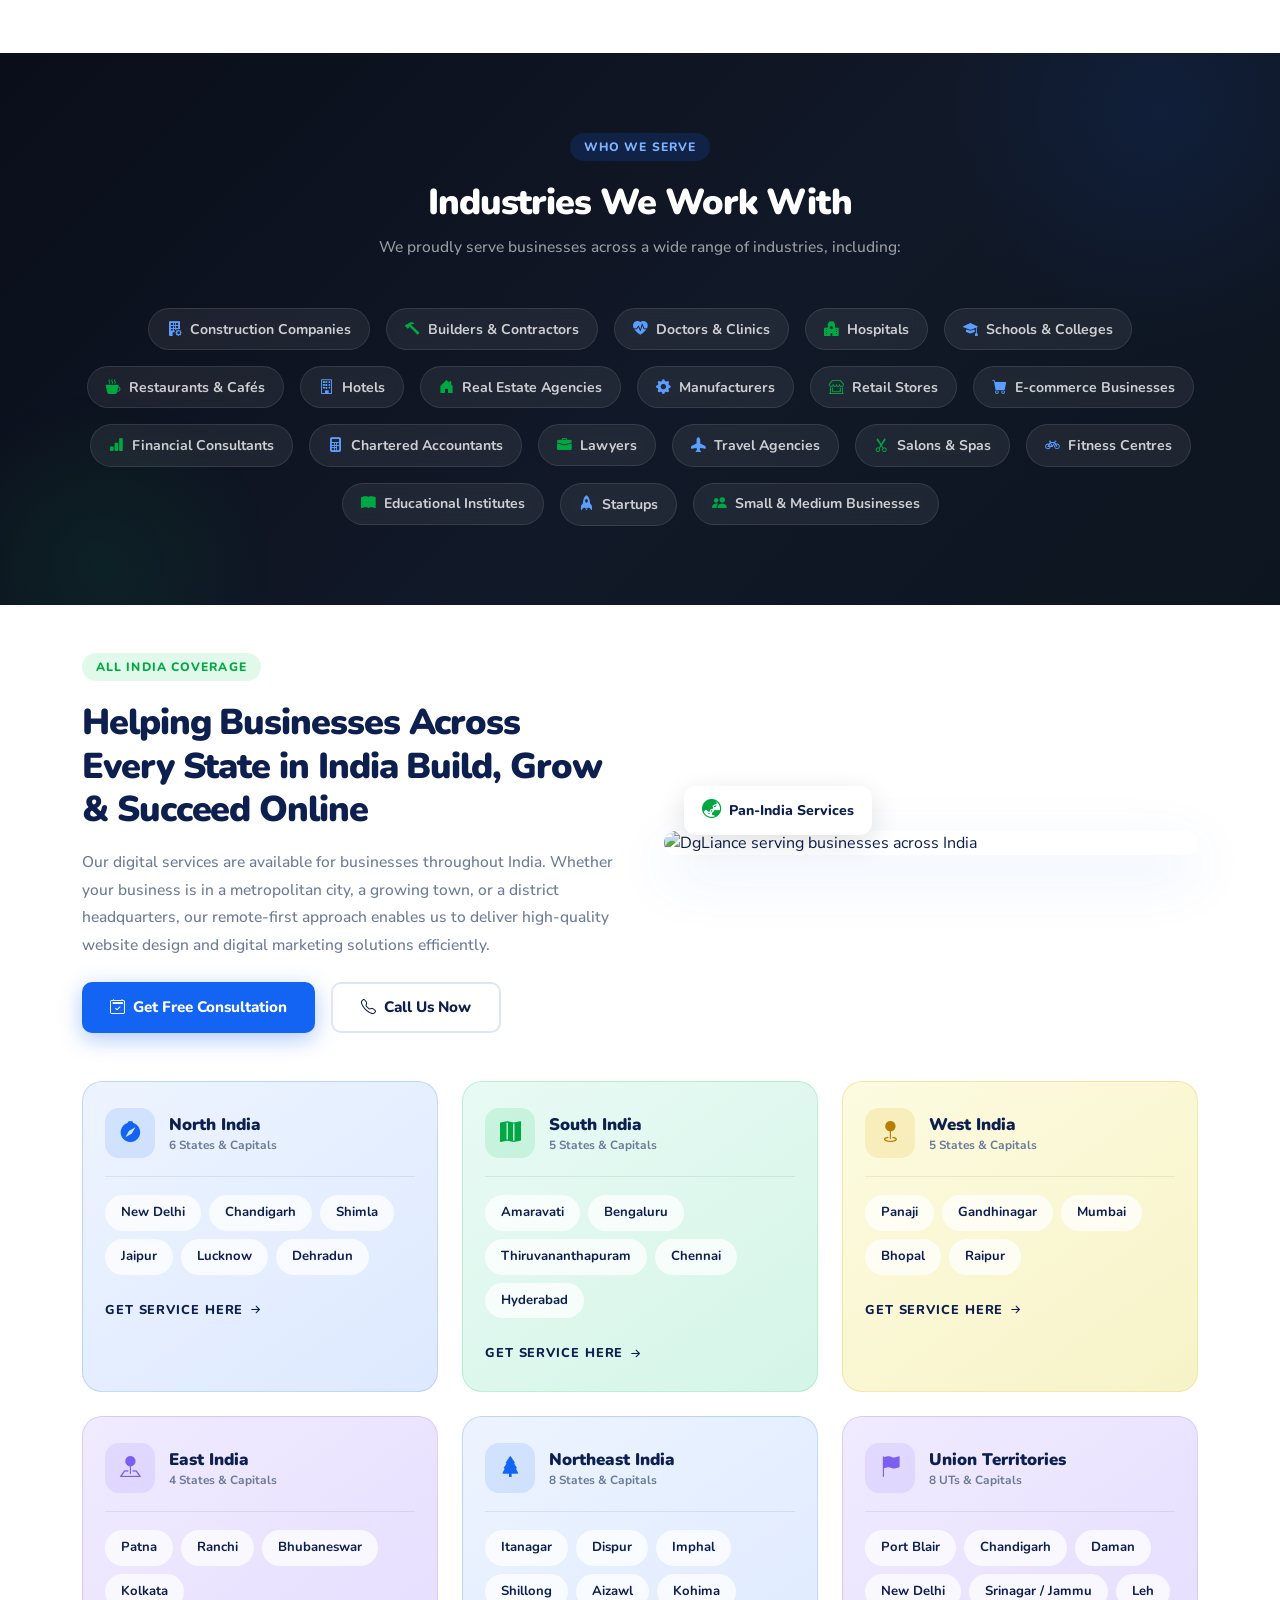
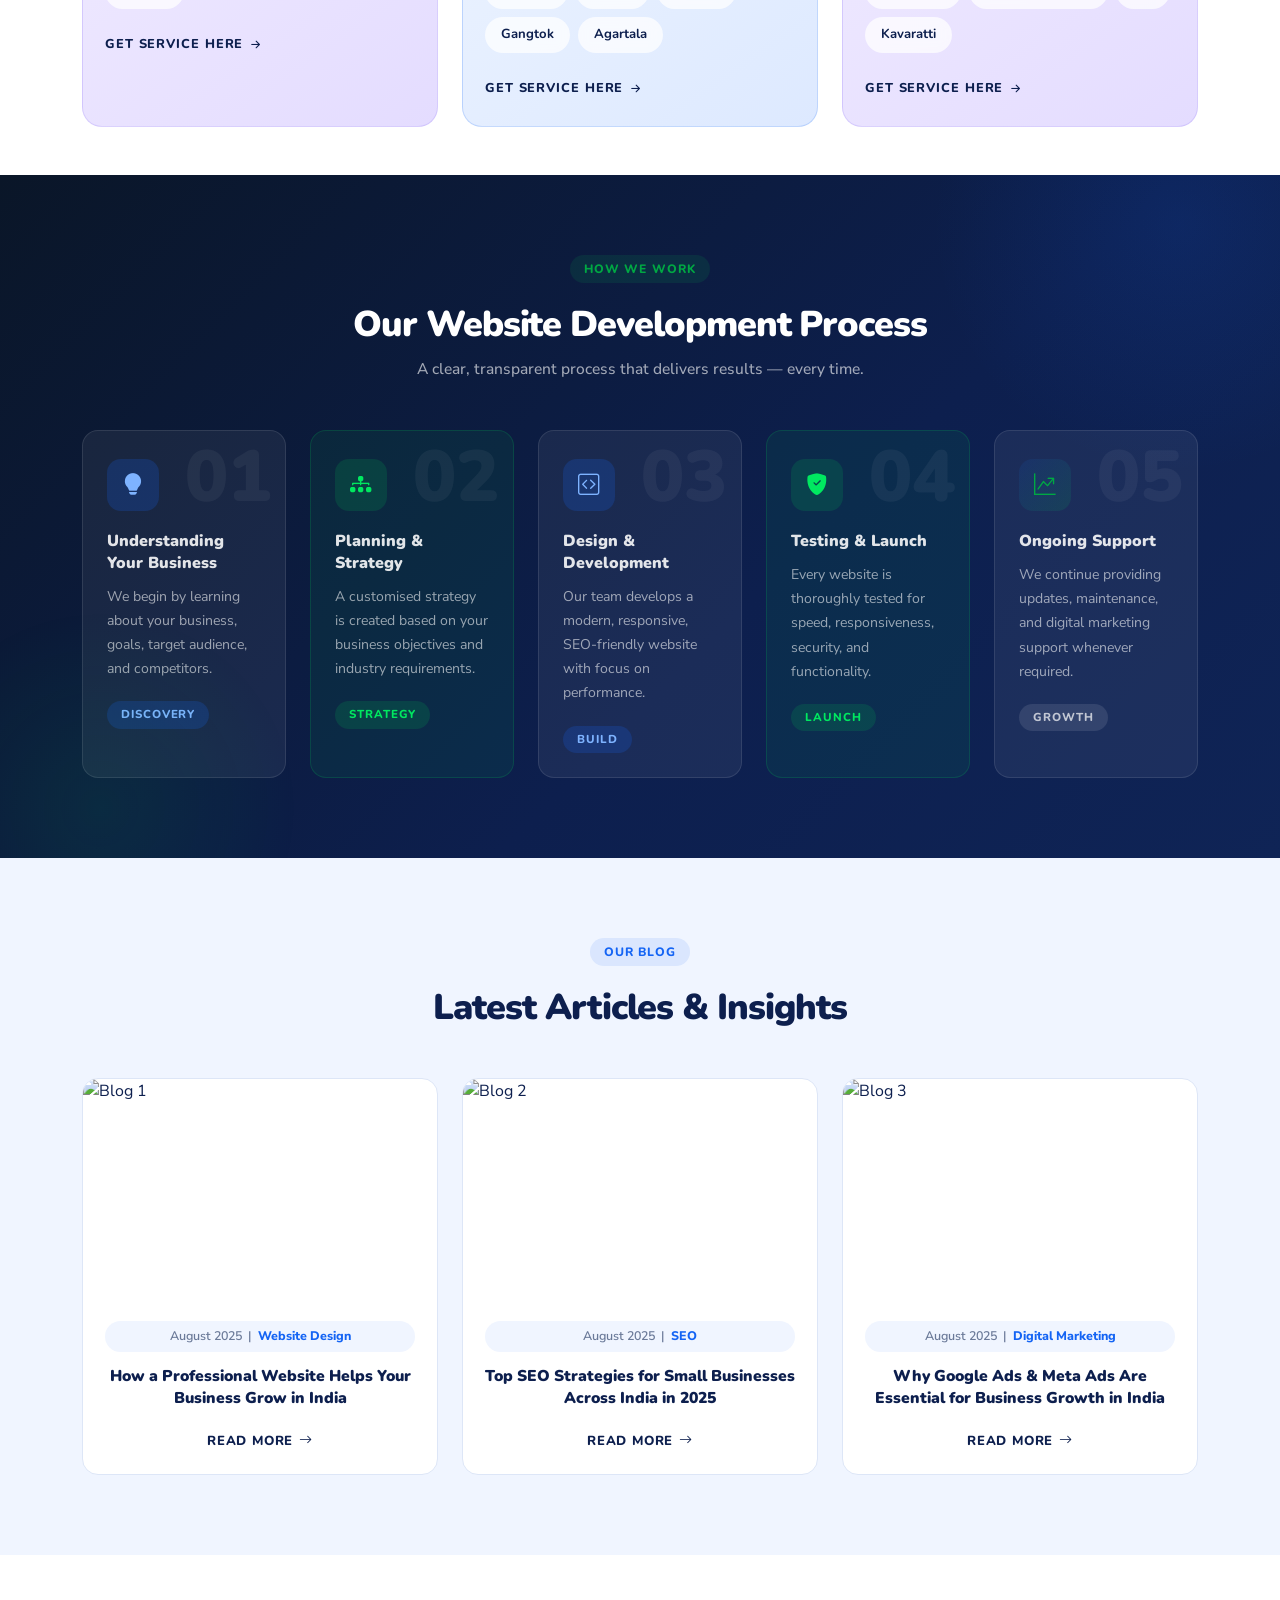
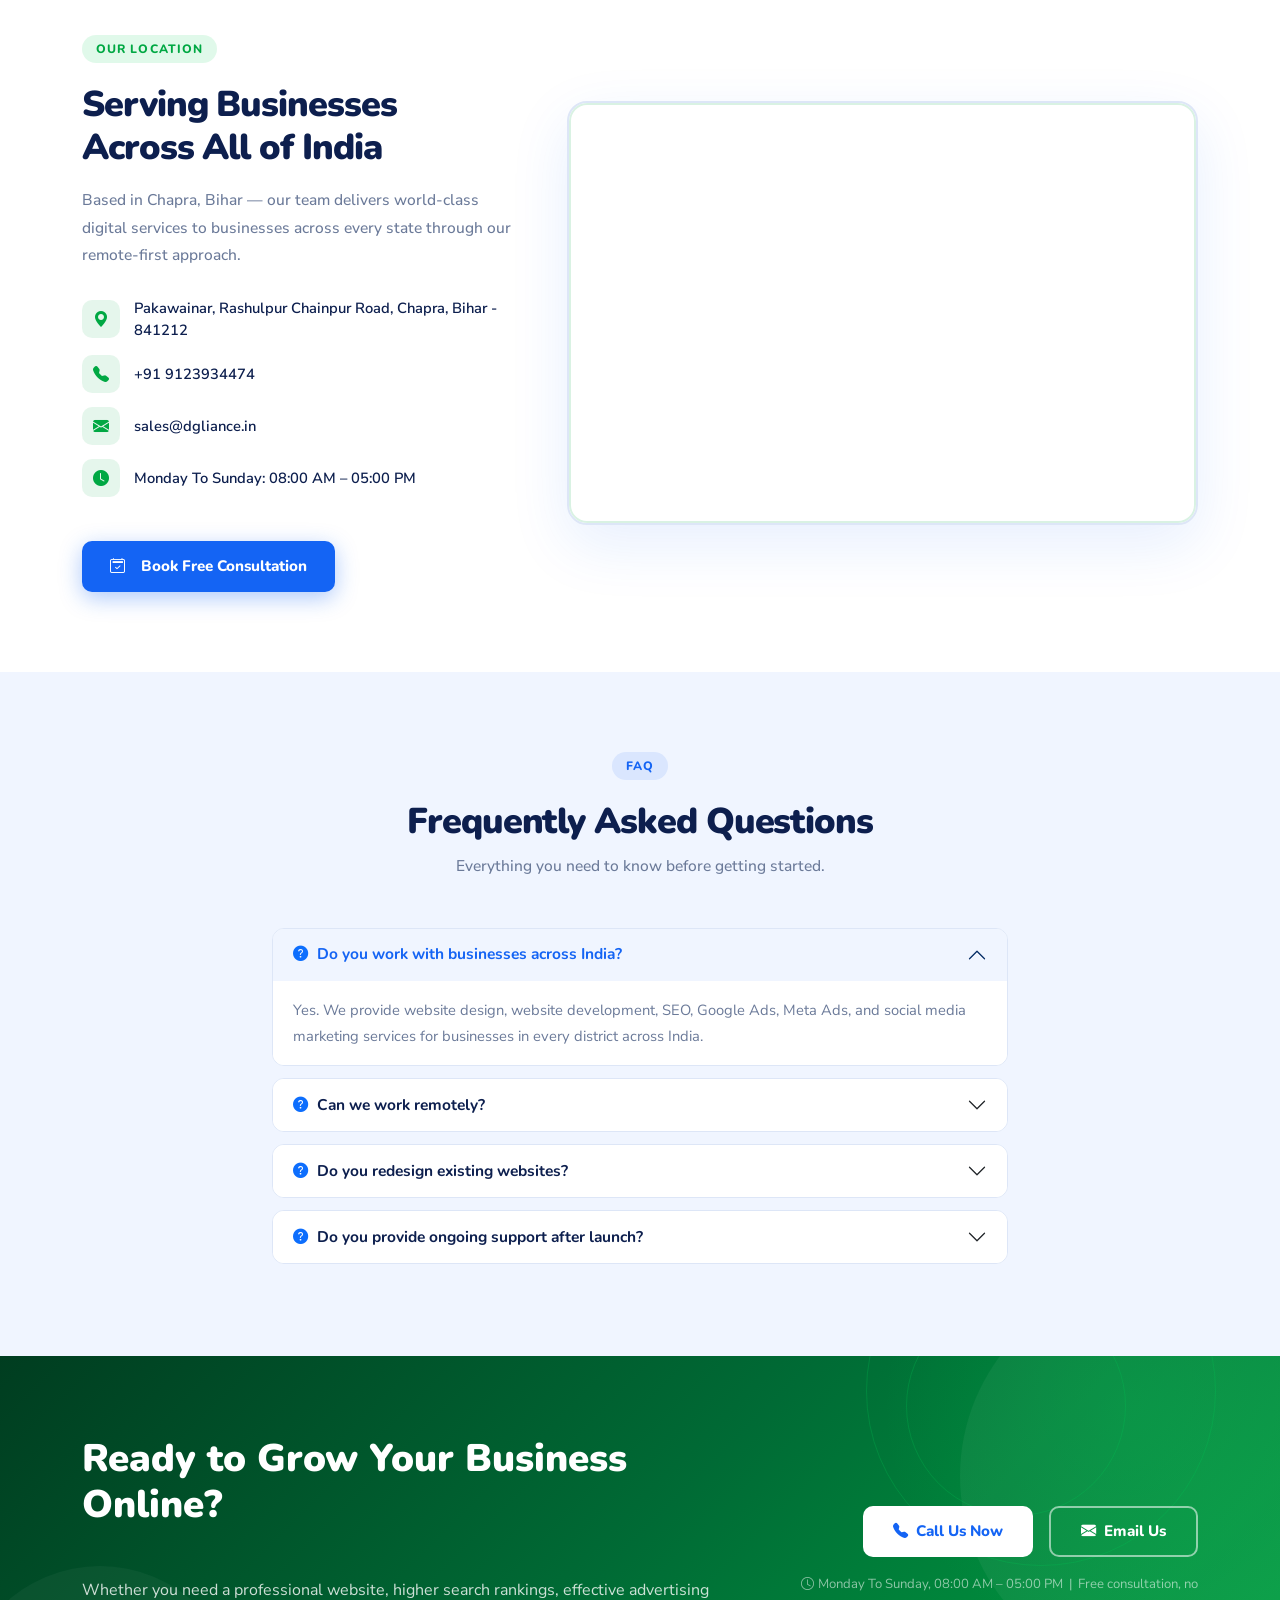
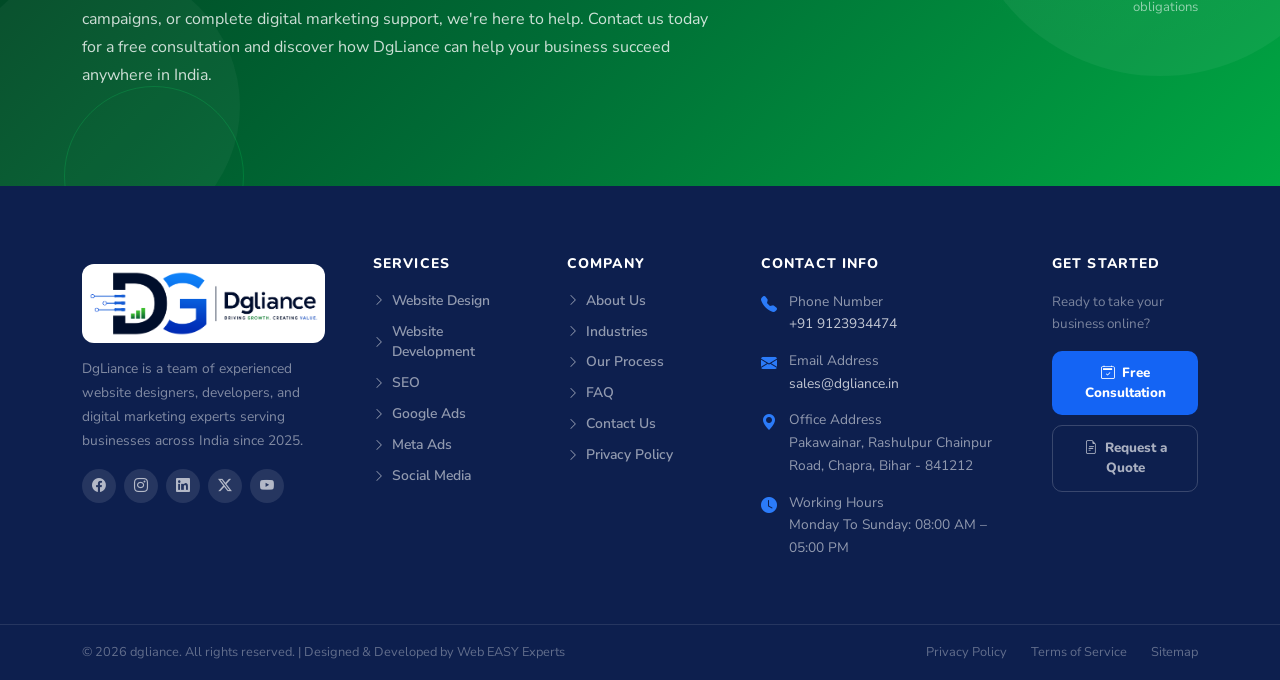
==== commit 1b39d7a0: "sdf" ====
--- a/index.html
+++ b/index.html
@@ -2020,7 +2020,7 @@
         </div>
         <div class="col-lg-6 text-center">
           <div class="position-relative d-inline-block" style="width:100%">
-            <img src="https://picsum.photos/seed/dglhero/540/560" alt="DgLiance Professional" class="hero-img" />
+            <img src="hero.png" alt="DgLiance Professional" class="hero-img " />
             <div class="hero-float hf1">
               <div class="hf-icon" style="background:#E0F9F0"><i class="bi bi-graph-up-arrow" style="color:#00A843"></i></div>
               <div><strong>300%</strong><span>Average Lead Growth</span></div>
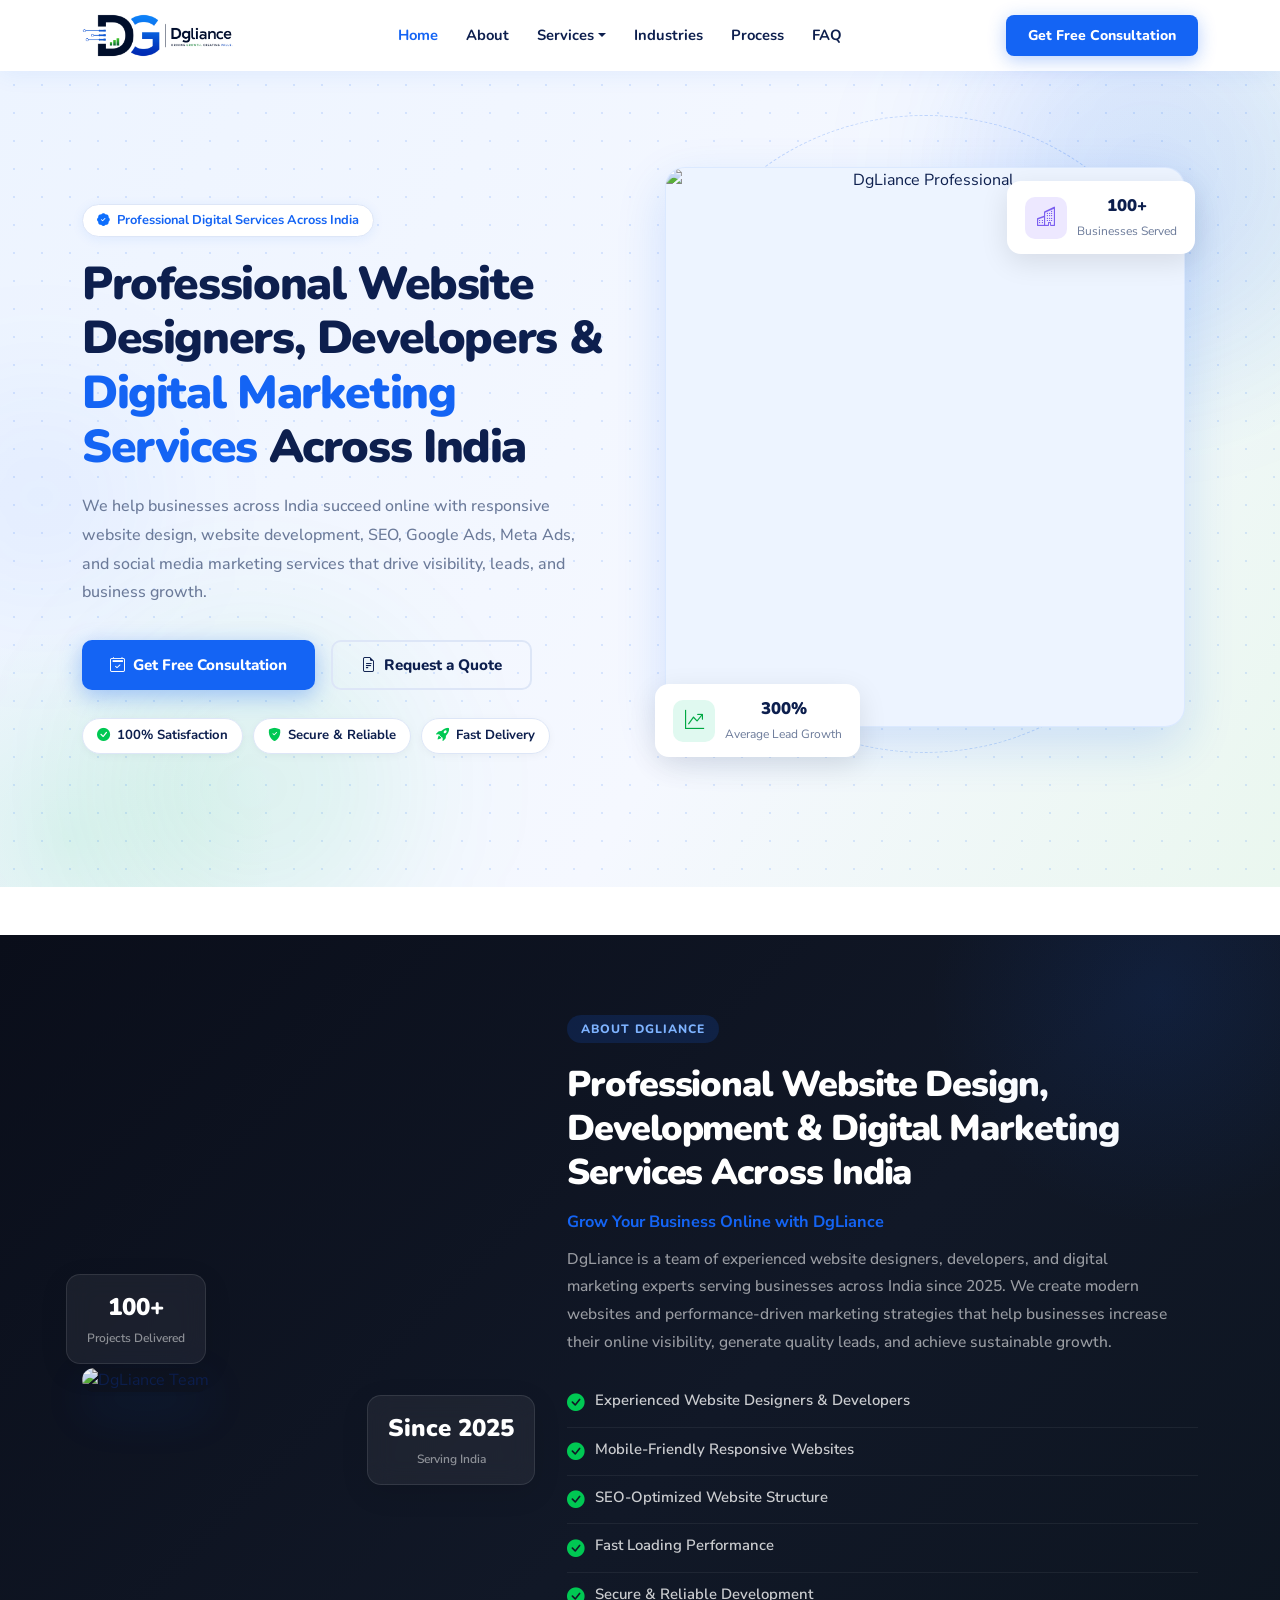
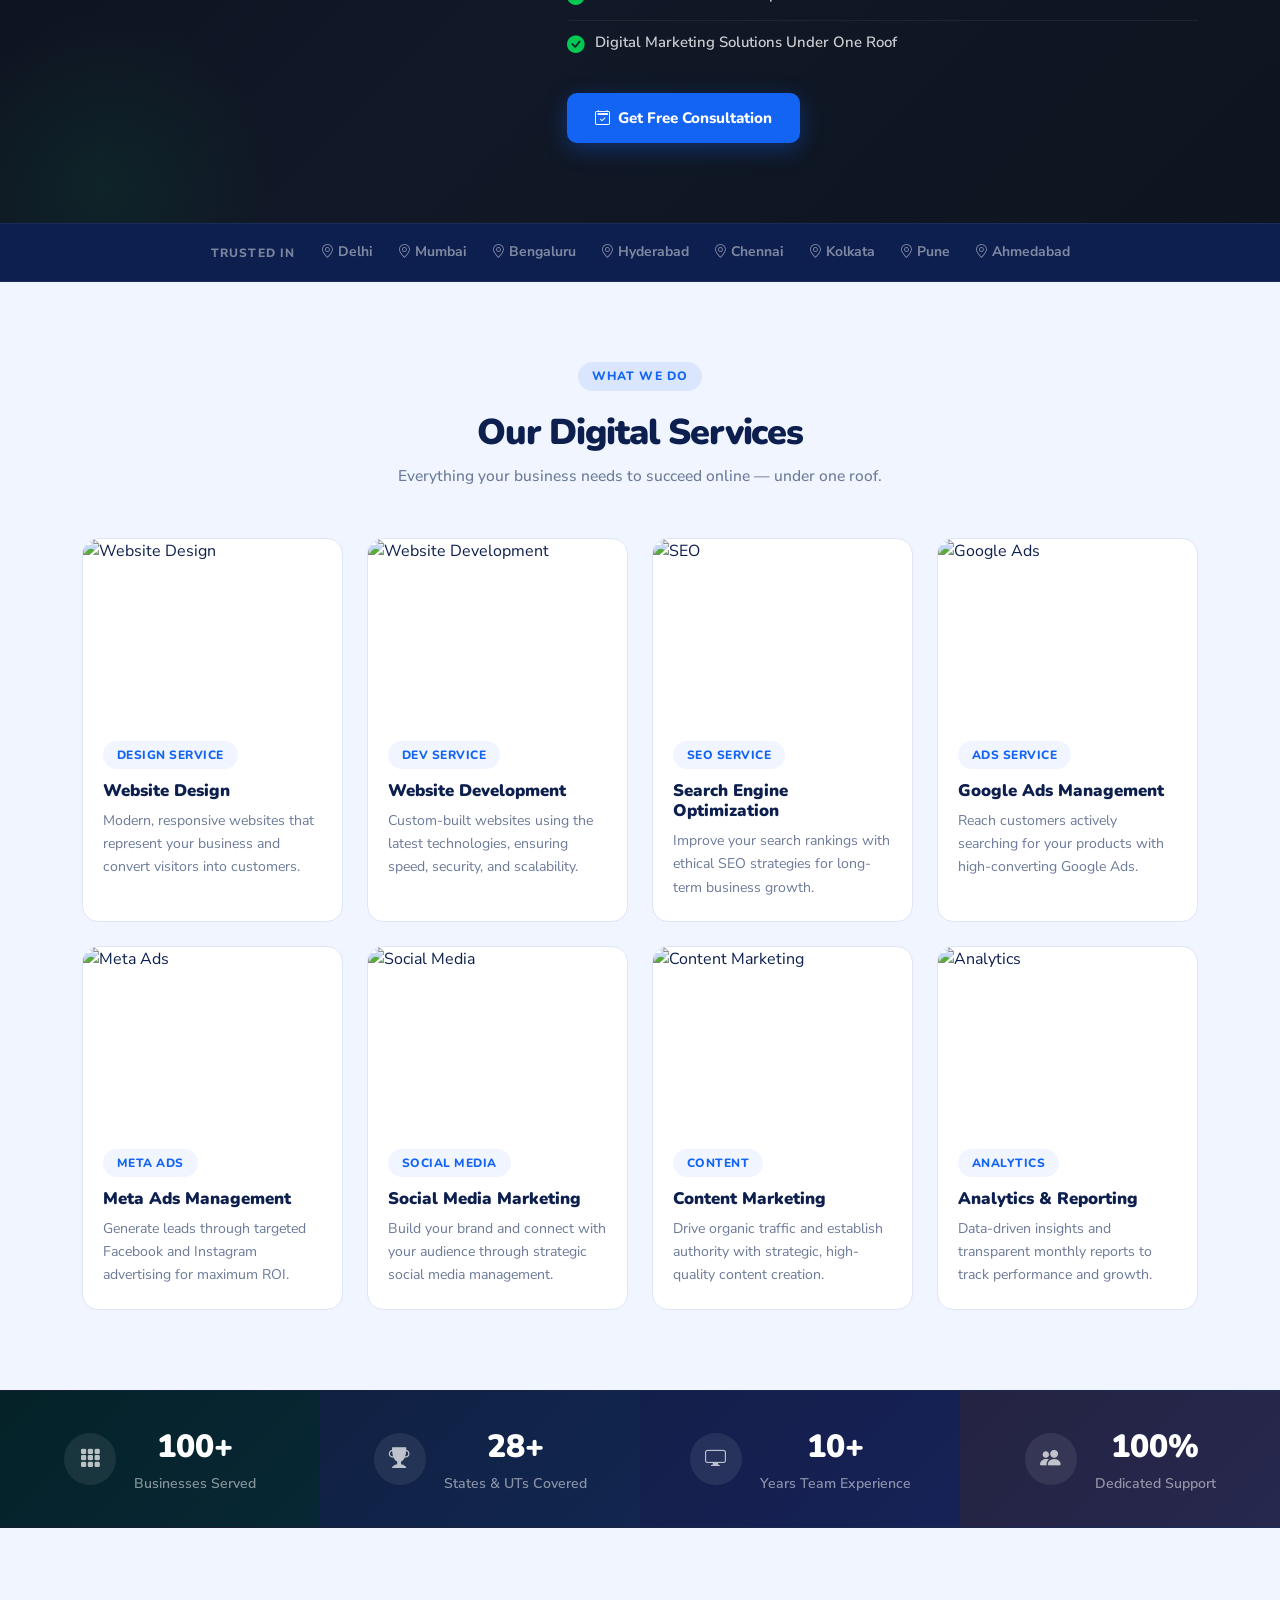
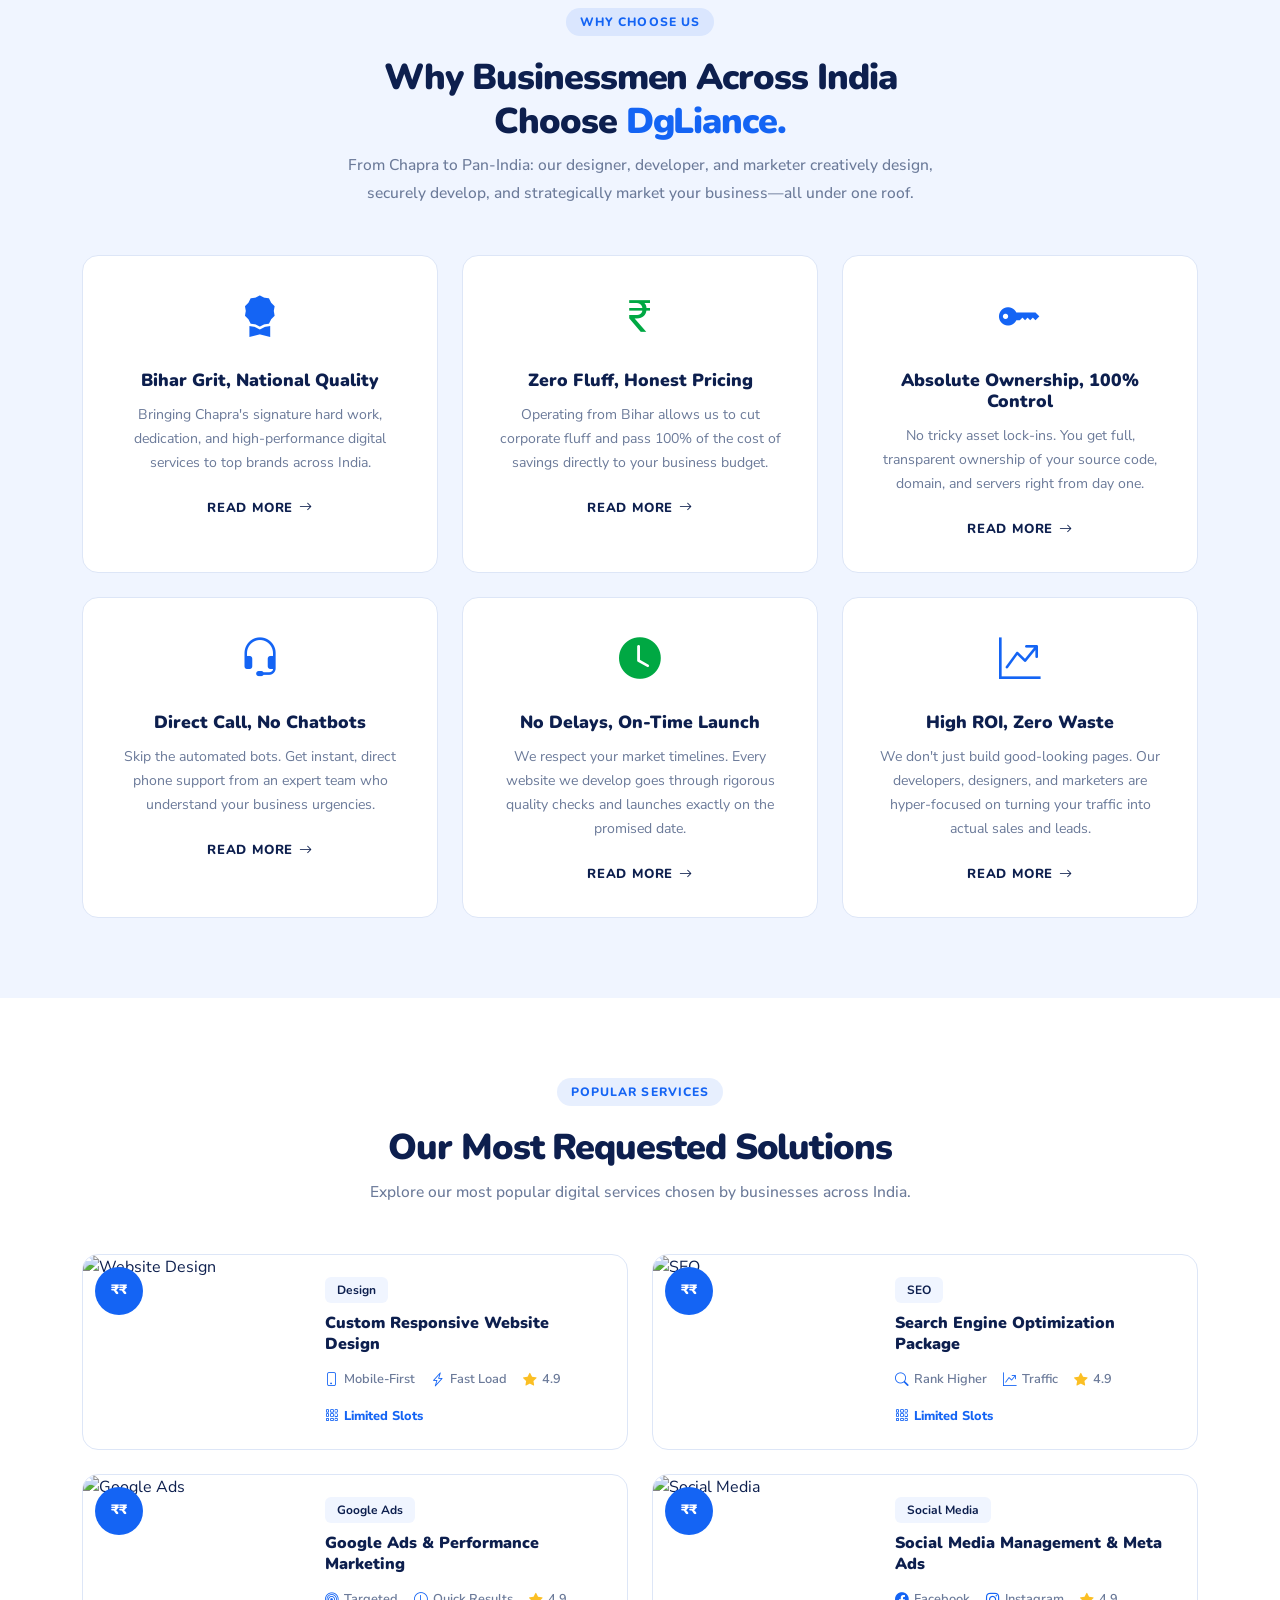
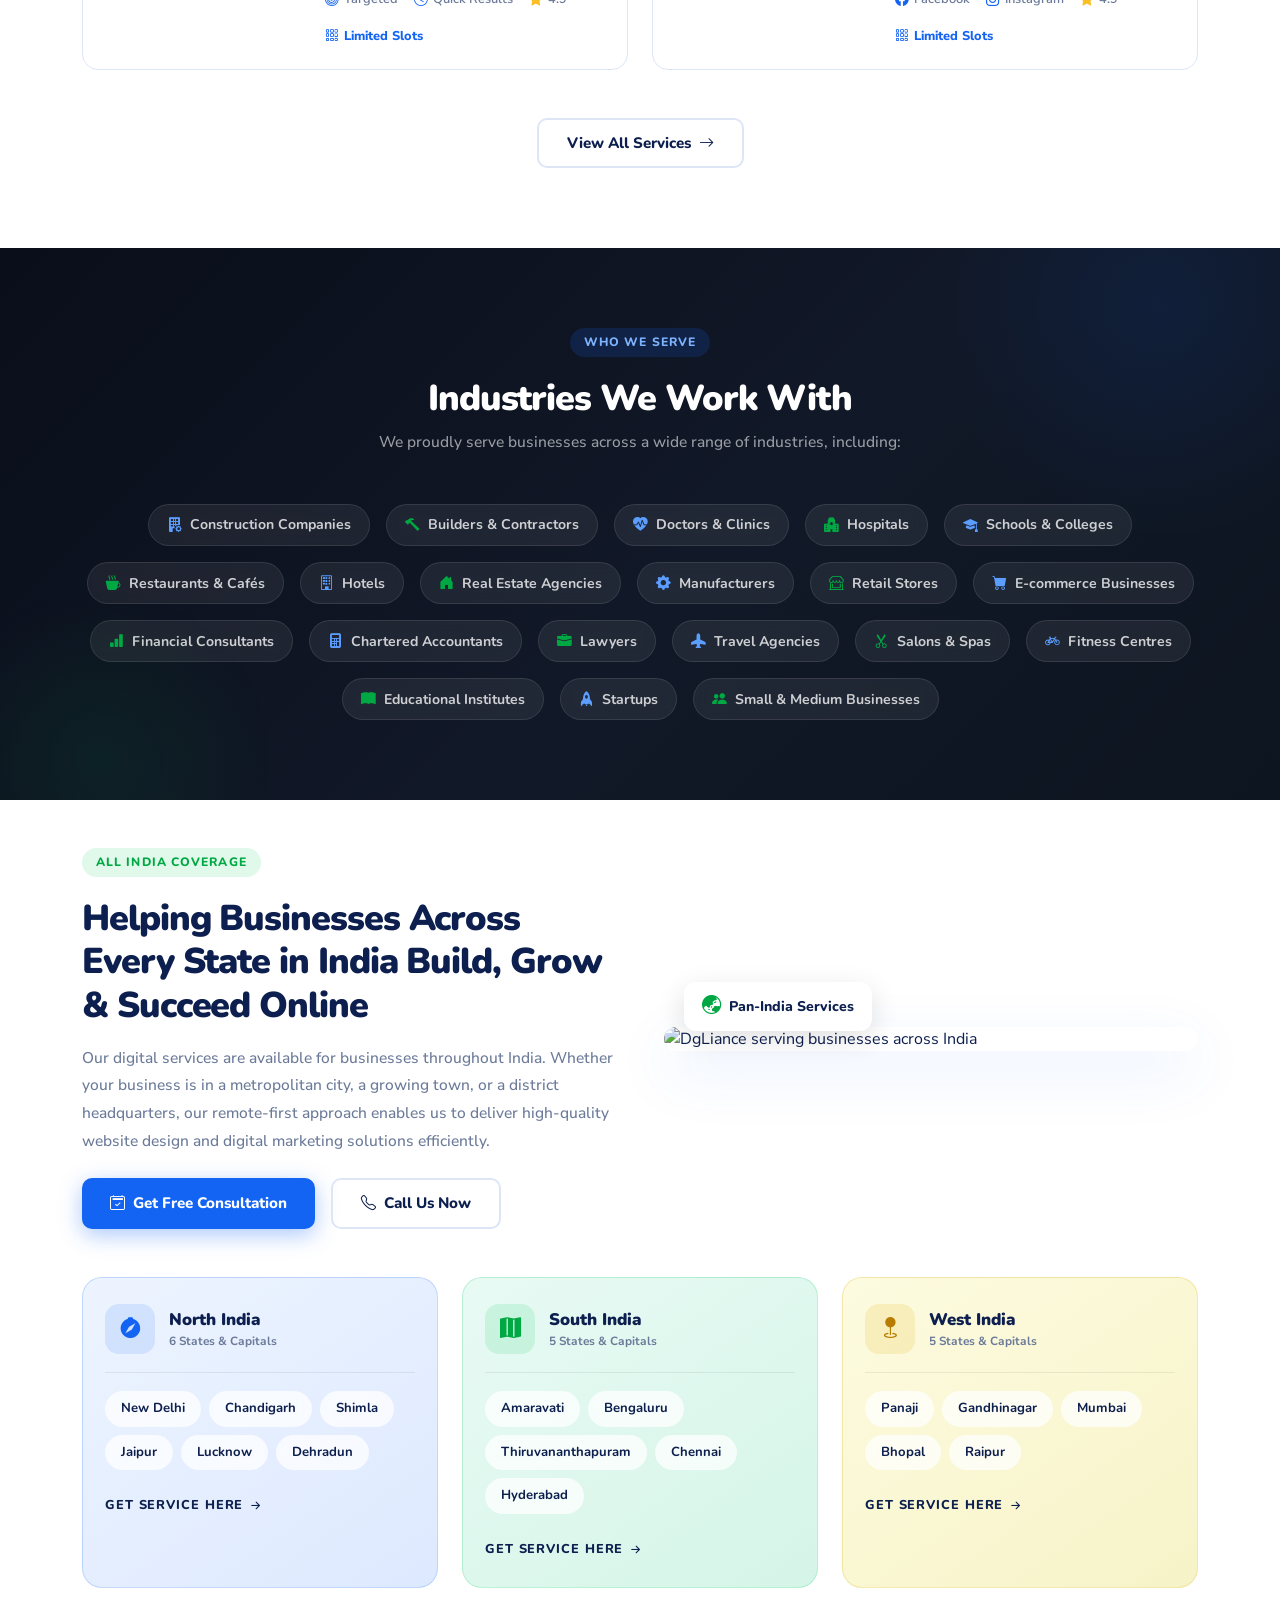
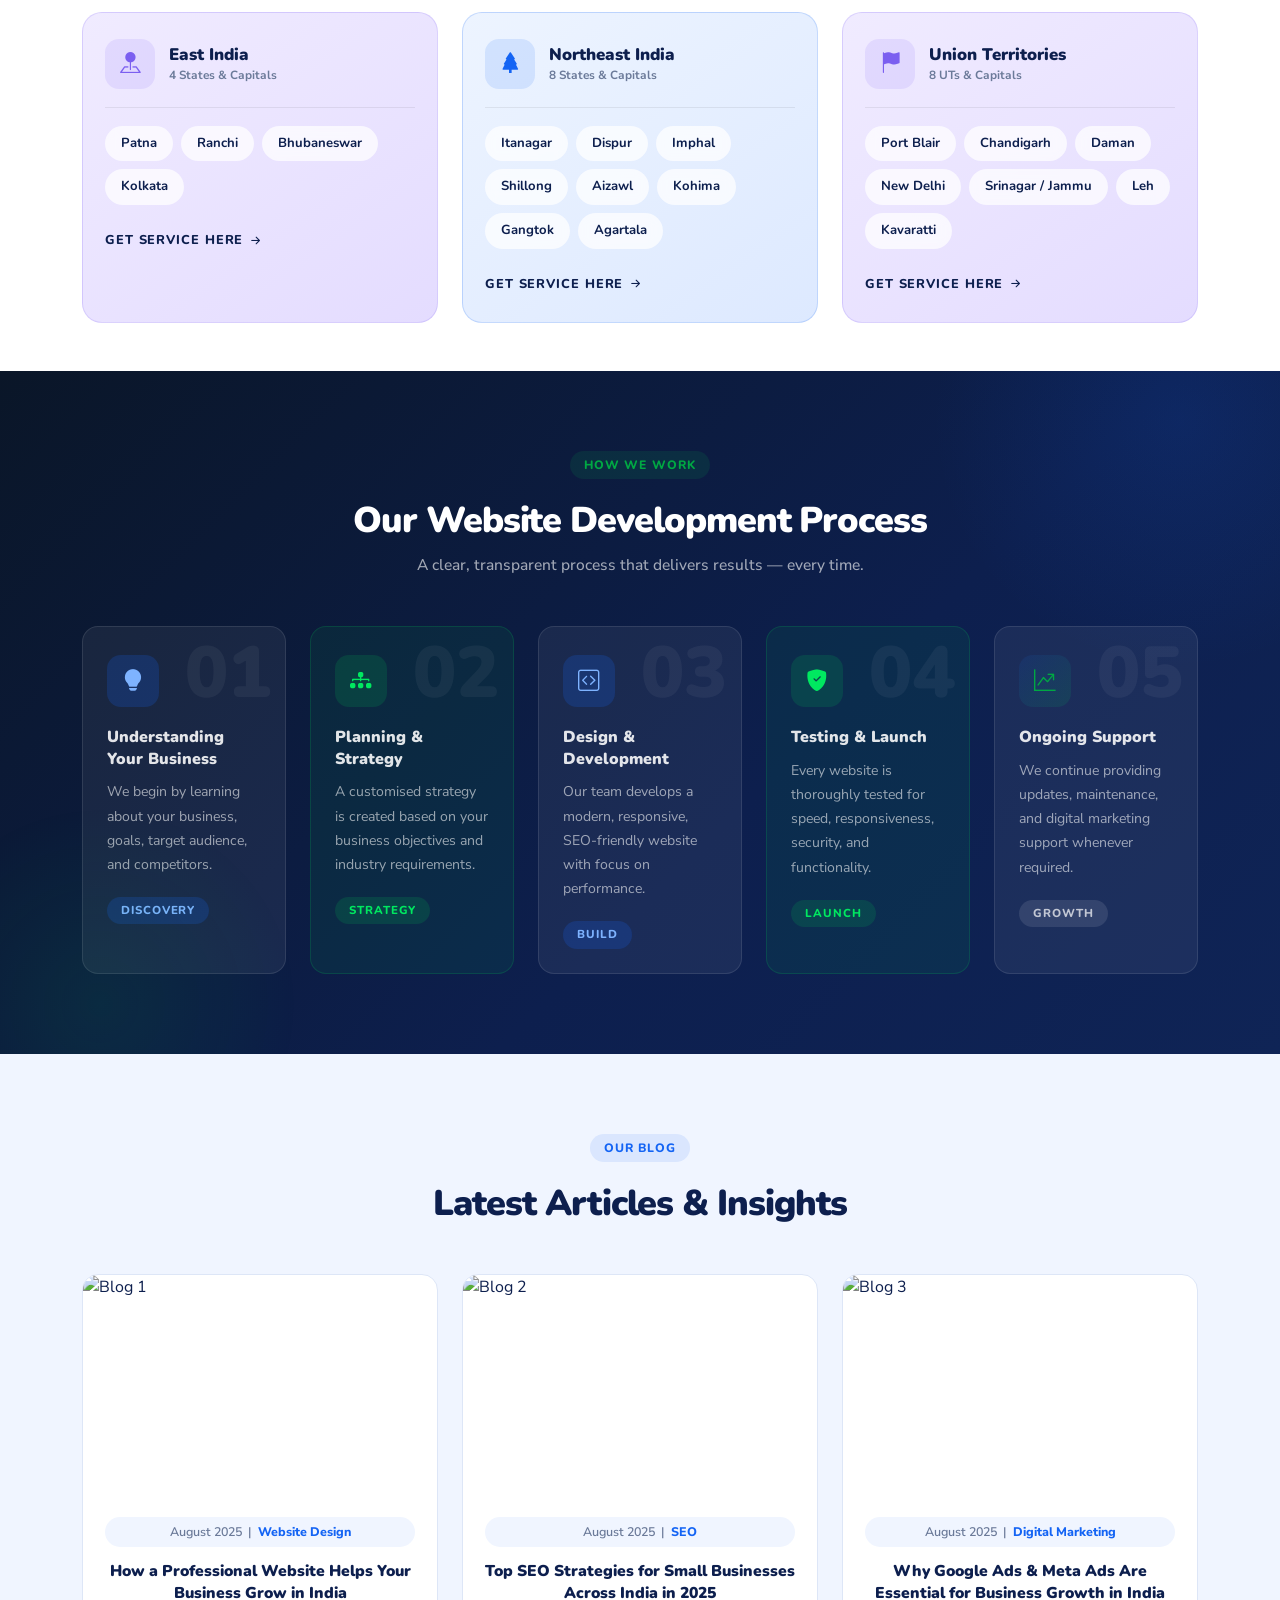
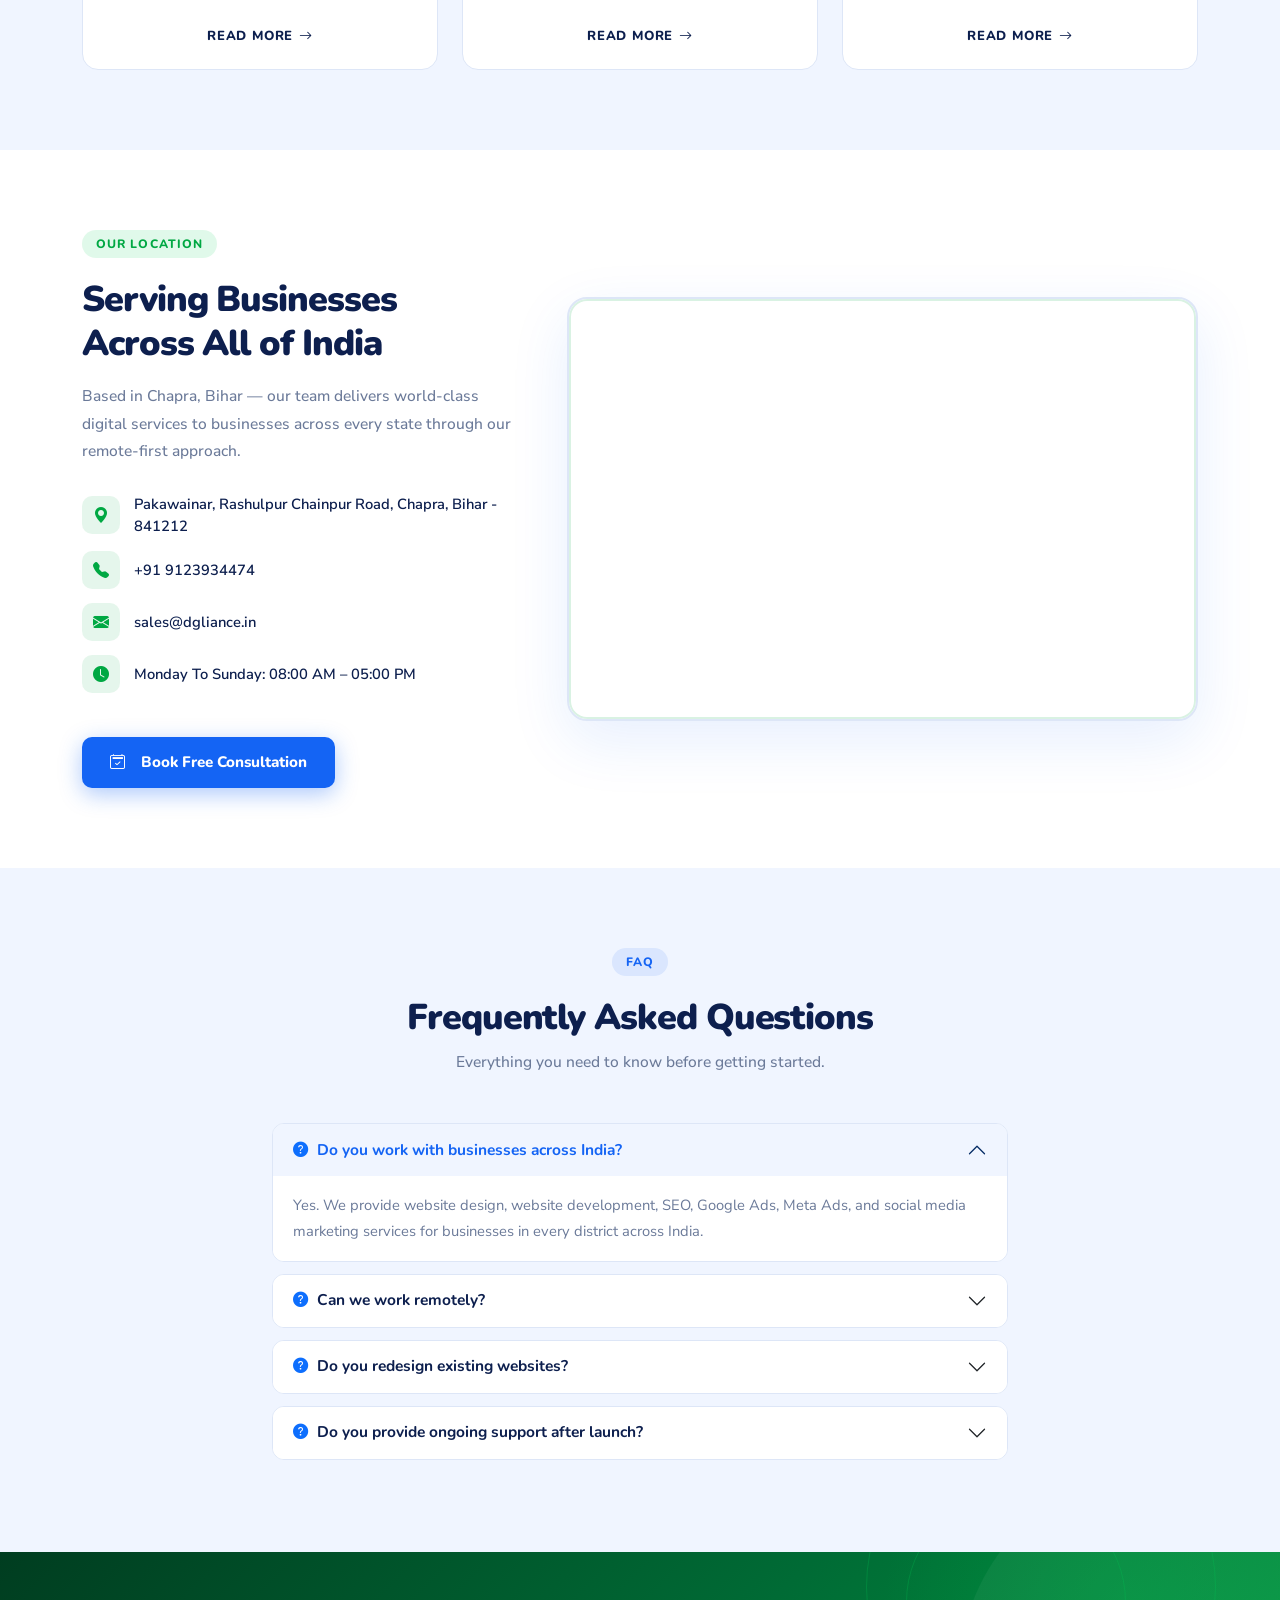
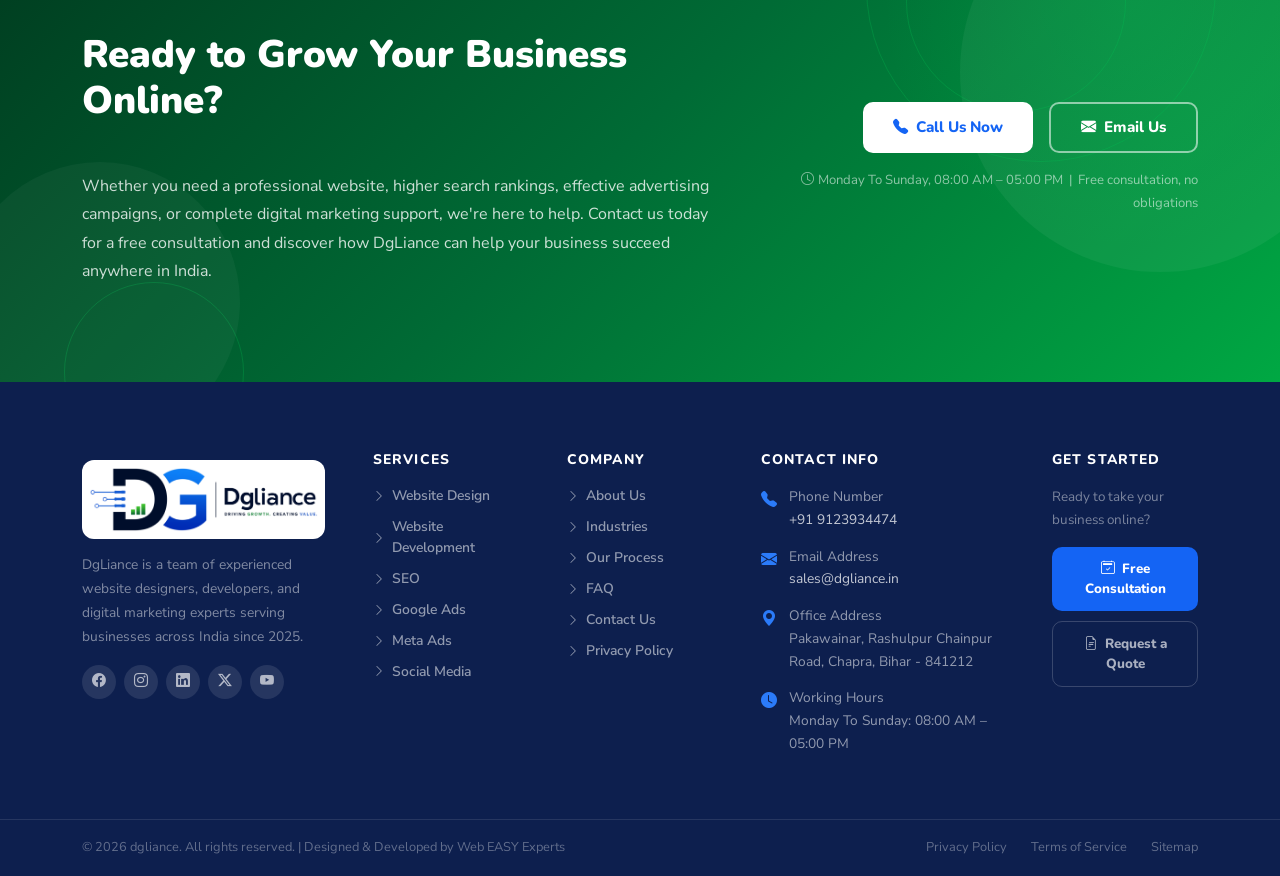
==== commit 34b48232: "pdate" ====
--- a/index.html
+++ b/index.html
@@ -1,4 +1,3 @@
-
 <!DOCTYPE html>
 <html lang="en">
 
@@ -208,7 +207,7 @@
 /* ── HERO ────────────────────────────────────────────── */
 .hero {
   background: linear-gradient(120deg, #EDF4FF 0%, #F5F8FF 60%, #EAF7EF 100%);
-  padding: 70px 0 0;
+  padding: 70px 0 70px;
   overflow: hidden;
   position: relative;
 }
@@ -338,21 +337,26 @@
   position: relative;
   width: 100%;
   max-width: 520px;
-  margin: 0 auto
+  margin: 0 auto;
+  padding-top: 26px;
+  padding-bottom: 90px;
 }
 
 .hero-img {
   width: 100%;
   max-width: 520px;
-  border-radius: 20px 20px 0 0;
+  aspect-ratio: 540 / 560;
+  border-radius: 20px;
   object-fit: cover;
   display: block;
-  box-shadow: 0 -8px 40px rgba(20, 100, 244, .1);
+  box-shadow: 0 18px 50px rgba(20, 100, 244, .16);
+  border: 1px solid rgba(20, 100, 244, .08);
+  background: #EDF4FF;
 }
 
 .hero-orbit {
   position: absolute;
-  inset: -26px;
+  inset: -26px 0 64px;
   border: 1.5px dashed rgba(20, 100, 244, .22);
   border-radius: 50%/38%;
   pointer-events: none;
@@ -410,7 +414,7 @@
 }
 
 .hf1 {
-  bottom: 130px;
+  bottom: 60px;
   left: -10px
 }
 
@@ -1683,7 +1687,7 @@
 }
 
 /* ── GSAP SUPPORT ── */
-.hero-img { will-change: transform; clip-path: inset(0 0 0 0); border-radius: 20px 20px 0 0 }
+.hero-img { will-change: transform }
 .hero-eyebrow, .hero h1, .hero-sub, .trust-pills { will-change: transform, opacity }
 .hf1, .hf2 { will-change: transform }
 
@@ -1845,9 +1849,8 @@
 
 /* ── TABLET / MOBILE base ── */
 @media (max-width: 991px) {
-  /* Hero: remove bottom padding so image sits flush */
   .hero {
-    padding: 50px 0 0 !important;
+    padding: 50px 0 60px !important;
   }
   .hero .col-lg-6.text-center {
     padding-bottom: 0 !important;
@@ -1857,12 +1860,15 @@
     display: block !important;
     width: 100% !important;
   }
+  .hero-visual {
+    max-width: 420px;
+    padding-bottom: 70px;
+  }
   .hero-img {
     max-width: 100%;
-    border-radius: 16px 16px 0 0;
+    border-radius: 16px;
   }
 
-  /* About: tighter vertical gap */
   #about .row.g-5 {
     --bs-gutter-y: 2rem;
   }
@@ -1903,7 +1909,6 @@
   .stat-block { padding: 22px 16px }
   .stat-block strong { font-size: 1.6rem }
 
-  /* Featured cards stacked on mobile — image full width */
   .feat-card { flex-direction: column !important }
   .feat-card-img {
     width: 100% !important;
@@ -1931,32 +1936,11 @@
 
 <body>
 
-  <!-- ═══ TOPBAR ════════════════════════════════════════ -->
-  <!-- <div class="topbar">
-    <div class="container">
-      <div class="d-flex align-items-center justify-content-between flex-wrap gap-2">
-        <div class="d-flex align-items-center gap-4 flex-wrap">
-          <a href="tel:+919123934474"><i class="bi bi-telephone-fill me-1"></i>+91 9123934474</a>
-          <a href="mailto:sales@dgliance.in"><i class="bi bi-envelope-fill me-1"></i>sales@dgliance.in</a>
-          <span><i class="bi bi-geo-alt-fill me-1"></i>Serving Across India</span>
-        </div>
-        <div class="soc d-flex gap-2">
-          <a href="#"><i class="bi bi-facebook"></i></a>
-          <a href="#"><i class="bi bi-instagram"></i></a>
-          <a href="#"><i class="bi bi-linkedin"></i></a>
-          <a href="#"><i class="bi bi-twitter-x"></i></a>
-          <a href="#"><i class="bi bi-youtube"></i></a>
-        </div>
-      </div>
-    </div>
-  </div> -->
-
-
   <!-- ═══ NAVBAR ════════════════════════════════════════ -->
   <nav class="navbar navbar-expand-lg">
     <div class="container">
       <a class="brand-mark" href="#">
-        <img src="dg-logo.png" alt="" srcset="" style="height: 43px; width: 100%;">
+        <img src="logo.png" alt="" srcset="" style="height: 43px; width: 100%;">
       </a>
       <button class="navbar-toggler border-0" type="button" data-bs-toggle="collapse" data-bs-target="#nav">
         <i class="bi bi-list fs-2" style="color:var(--navy)"></i>
@@ -1995,7 +1979,7 @@
     <div class="hero-blob hero-blob-accent"></div>
     <div class="hero-particles" id="heroParticles"></div>
     <div class="container">
-      <div class="row align-items-end g-4">
+      <div class="row align-items-center g-4">
         <div class="col-lg-6">
           <div class="hero-eyebrow">
             <i class="bi bi-patch-check-fill text-primary"></i>
@@ -2019,8 +2003,9 @@
           </div>
         </div>
         <div class="col-lg-6 text-center">
-          <div class="position-relative d-inline-block" style="width:100%">
-            <img src="hero.png" alt="DgLiance Professional" class="hero-img " />
+          <div class="hero-visual">
+            <div class="hero-orbit"></div>
+            <img src="https://placehold.co/540x560/EDF4FF/1464F4?text=DgLiance+Professional" alt="DgLiance Professional" class="hero-img" width="540" height="560" />
             <div class="hero-float hf1">
               <div class="hf-icon" style="background:#E0F9F0"><i class="bi bi-graph-up-arrow" style="color:#00A843"></i></div>
               <div><strong>300%</strong><span>Average Lead Growth</span></div>
@@ -2041,7 +2026,7 @@
       <div class="row align-items-center g-4 g-lg-5">
         <div class="col-lg-5">
           <div class="about-img-wrap rv">
-            <img src="https://picsum.photos/seed/dgabout/520/480" alt="DgLiance Team" class="about-img" />
+            <img src="https://placehold.co/520x480/EDF4FF/1464F4?text=DgLiance+Team" alt="DgLiance Team" class="about-img" />
             <div class="about-float-card afc1"><strong>100+</strong><span>Projects Delivered</span></div>
             <div class="about-float-card afc2"><strong>Since 2025</strong><span>Serving India</span></div>
           </div>
@@ -2077,7 +2062,7 @@
   <!-- ═══ STRIP ══════════════════════════════════════════ -->
   <div class="strip strip-dark">
     <div class="container">
-      <div class="d-flex align-items-center gap-4 flex-wrap">
+      <div class="d-flex align-items-center justify-content-center gap-4 flex-wrap">
         <span class="strip-label">Trusted in</span>
         <div class="d-flex gap-4 flex-wrap">
           <span class="strip-city"><i class="bi bi-geo-alt me-1"></i>Delhi</span>
@@ -2104,7 +2089,7 @@
       <div class="row g-4">
         <div class="col-sm-6 col-lg-3 rv d1">
           <div class="svc-card">
-            <img src="https://picsum.photos/seed/svc1/400/200" alt="Website Design" class="svc-card-img" />
+            <img src="https://placehold.co/400x200/EDF4FF/1464F4?text=Website+Design" alt="Website Design" class="svc-card-img" />
             <div class="svc-card-body">
               <div class="svc-count-pill">DESIGN SERVICE</div>
               <h5>Website Design</h5>
@@ -2114,7 +2099,7 @@
         </div>
         <div class="col-sm-6 col-lg-3 rv d2">
           <div class="svc-card">
-            <img src="https://picsum.photos/seed/svc2/400/200" alt="Website Development" class="svc-card-img" />
+            <img src="https://placehold.co/400x200/EDF4FF/1464F4?text=Website+Development" alt="Website Development" class="svc-card-img" />
             <div class="svc-card-body">
               <div class="svc-count-pill">DEV SERVICE</div>
               <h5>Website Development</h5>
@@ -2124,7 +2109,7 @@
         </div>
         <div class="col-sm-6 col-lg-3 rv d3">
           <div class="svc-card">
-            <img src="https://picsum.photos/seed/svc3/400/200" alt="SEO" class="svc-card-img" />
+            <img src="https://placehold.co/400x200/E8FAF4/00A843?text=SEO" alt="SEO" class="svc-card-img" />
             <div class="svc-card-body">
               <div class="svc-count-pill">SEO SERVICE</div>
               <h5>Search Engine Optimization</h5>
@@ -2134,7 +2119,7 @@
         </div>
         <div class="col-sm-6 col-lg-3 rv d4">
           <div class="svc-card">
-            <img src="https://picsum.photos/seed/svc4/400/200" alt="Google Ads" class="svc-card-img" />
+            <img src="https://placehold.co/400x200/EDF4FF/1464F4?text=Google+Ads" alt="Google Ads" class="svc-card-img" />
             <div class="svc-card-body">
               <div class="svc-count-pill">ADS SERVICE</div>
               <h5>Google Ads Management</h5>
@@ -2144,7 +2129,7 @@
         </div>
         <div class="col-sm-6 col-lg-3 rv d1">
           <div class="svc-card">
-            <img src="https://picsum.photos/seed/svc5/400/200" alt="Meta Ads" class="svc-card-img" />
+            <img src="https://placehold.co/400x200/E8FAF4/00A843?text=Meta+Ads" alt="Meta Ads" class="svc-card-img" />
             <div class="svc-card-body">
               <div class="svc-count-pill">META ADS</div>
               <h5>Meta Ads Management</h5>
@@ -2154,7 +2139,7 @@
         </div>
         <div class="col-sm-6 col-lg-3 rv d2">
           <div class="svc-card">
-            <img src="https://picsum.photos/seed/svc6/400/200" alt="Social Media" class="svc-card-img" />
+            <img src="https://placehold.co/400x200/EDF4FF/1464F4?text=Social+Media" alt="Social Media" class="svc-card-img" />
             <div class="svc-card-body">
               <div class="svc-count-pill">SOCIAL MEDIA</div>
               <h5>Social Media Marketing</h5>
@@ -2164,7 +2149,7 @@
         </div>
         <div class="col-sm-6 col-lg-3 rv d3">
           <div class="svc-card">
-            <img src="https://picsum.photos/seed/svc7/400/200" alt="Content Marketing" class="svc-card-img" />
+            <img src="https://placehold.co/400x200/E8FAF4/00A843?text=Content+Marketing" alt="Content Marketing" class="svc-card-img" />
             <div class="svc-card-body">
               <div class="svc-count-pill">CONTENT</div>
               <h5>Content Marketing</h5>
@@ -2174,7 +2159,7 @@
         </div>
         <div class="col-sm-6 col-lg-3 rv d4">
           <div class="svc-card">
-            <img src="https://picsum.photos/seed/svc8/400/200" alt="Analytics" class="svc-card-img" />
+            <img src="https://placehold.co/400x200/EDF4FF/1464F4?text=Analytics" alt="Analytics" class="svc-card-img" />
             <div class="svc-card-body">
               <div class="svc-count-pill">ANALYTICS</div>
               <h5>Analytics & Reporting</h5>
@@ -2218,7 +2203,7 @@
     </div>
   </div>
 
-  <!-- ═══ WHY CHOOSE US — UPDATED ════════════════════════ -->
+  <!-- ═══ WHY CHOOSE US ════════════════════════════════════ -->
   <section class="sec sec-bg">
     <div class="container">
       <div class="text-center mb-5 rv">
@@ -2291,7 +2276,7 @@
         <div class="col-lg-6 rv d1">
           <div class="feat-card">
             <div class="feat-card-img">
-              <img src="https://picsum.photos/seed/feat1/220/200" alt="Website Design" />
+              <img src="https://placehold.co/220x200/EDF4FF/1464F4?text=Website+Design" alt="Website Design" />
               <div class="feat-price">₹₹</div>
             </div>
             <div class="feat-body">
@@ -2309,7 +2294,7 @@
         <div class="col-lg-6 rv d2">
           <div class="feat-card">
             <div class="feat-card-img">
-              <img src="https://picsum.photos/seed/feat2/220/200" alt="SEO" />
+              <img src="https://placehold.co/220x200/E8FAF4/00A843?text=SEO" alt="SEO" />
               <div class="feat-price">₹₹</div>
             </div>
             <div class="feat-body">
@@ -2327,7 +2312,7 @@
         <div class="col-lg-6 rv d1">
           <div class="feat-card">
             <div class="feat-card-img">
-              <img src="https://picsum.photos/seed/feat3/220/200" alt="Google Ads" />
+              <img src="https://placehold.co/220x200/EDF4FF/1464F4?text=Google+Ads" alt="Google Ads" />
               <div class="feat-price">₹₹</div>
             </div>
             <div class="feat-body">
@@ -2345,7 +2330,7 @@
         <div class="col-lg-6 rv d2">
           <div class="feat-card">
             <div class="feat-card-img">
-              <img src="https://picsum.photos/seed/feat4/220/200" alt="Social Media" />
+              <img src="https://placehold.co/220x200/E8FAF4/00A843?text=Social+Media" alt="Social Media" />
               <div class="feat-price">₹₹</div>
             </div>
             <div class="feat-body">
@@ -2415,7 +2400,7 @@
         </div>
         <div class="col-lg-6 rv d2">
           <div class="states-img-wrap">
-            <img src="https://picsum.photos/seed/dgindia/600/420" alt="DgLiance serving businesses across India" class="states-hero-img" />
+            <img src="https://placehold.co/600x420/EDF4FF/1464F4?text=Pan-India+Services" alt="DgLiance serving businesses across India" class="states-hero-img" />
             <div class="states-img-badge">
               <i class="bi bi-globe-asia-australia"></i>
               <span>Pan-India Services</span>
@@ -2632,7 +2617,7 @@
       <div class="row g-4">
         <div class="col-md-4 rv d1">
           <div class="blog-card">
-            <img src="https://picsum.photos/seed/blog1/440/220" alt="Blog 1" class="blog-img" />
+            <img src="https://placehold.co/440x220/EDF4FF/1464F4?text=Website+Design" alt="Blog 1" class="blog-img" />
             <div class="blog-body">
               <div class="blog-meta">August 2025 &nbsp;|&nbsp; <a href="#">Website Design</a></div>
               <h5>How a Professional Website Helps Your Business Grow in India</h5>
@@ -2644,7 +2629,7 @@
         </div>
         <div class="col-md-4 rv d2">
           <div class="blog-card">
-            <img src="https://picsum.photos/seed/blog2/440/220" alt="Blog 2" class="blog-img" />
+            <img src="https://placehold.co/440x220/E8FAF4/00A843?text=SEO+Blog" alt="Blog 2" class="blog-img" />
             <div class="blog-body">
               <div class="blog-meta">August 2025 &nbsp;|&nbsp; <a href="#">SEO</a></div>
               <h5>Top SEO Strategies for Small Businesses Across India in 2025</h5>
@@ -2656,7 +2641,7 @@
         </div>
         <div class="col-md-4 rv d3">
           <div class="blog-card">
-            <img src="https://picsum.photos/seed/blog3/440/220" alt="Blog 3" class="blog-img" />
+            <img src="https://placehold.co/440x220/EDF4FF/1464F4?text=Digital+Marketing" alt="Blog 3" class="blog-img" />
             <div class="blog-body">
               <div class="blog-meta">August 2025 &nbsp;|&nbsp; <a href="#">Digital Marketing</a></div>
               <h5>Why Google Ads &amp; Meta Ads Are Essential for Business Growth in India</h5>
@@ -2670,7 +2655,7 @@
     </div>
   </section>
 
-  <!-- ═══ MAP / FIND US — UPDATED IFRAME ═══════════════════ -->
+  <!-- ═══ MAP / FIND US ═══════════════════════════════════ -->
   <section class="sec map-sec">
     <div class="container">
       <div class="row align-items-center g-5">
@@ -2688,7 +2673,6 @@
         </div>
         <div class="col-lg-7 rv d1">
           <div class="map-frame-wrap">
-            <!-- ✅ UPDATED MAP IFRAME -->
             <iframe
               src="https://www.google.com/maps/embed?pb=!3m2!1sen!2sin!4v1788031192867!5m2!1sen!2sin!6m8!1m7!1sI2gzqnyUzdXofWCtFyDioA!2m2!1d25.99741712812342!2d84.45577600424708!3f195.88008270232007!4f20.115294380041888!5f0.8079690270197168"
               width="100%" height="420" style="border:0;" allowfullscreen="" loading="lazy"
@@ -2789,7 +2773,7 @@
         <div class="col-lg-3 col-md-6">
           <div class="foot-brand">
             <div style="background-color:#fff;margin-top:8px;padding:7px;border-radius:12px;" class="footer-logo">
-              <img src="dg-logo.png" alt="" srcset="" class="img-fluid">
+              <img src="logo.png" alt="" srcset="" class="img-fluid">
             </div>
             <p>DgLiance is a team of experienced website designers, developers, and digital marketing experts serving businesses across India since 2025.</p>
             <div class="foot-soc d-flex gap-2 mt-3">
@@ -2935,7 +2919,7 @@
     gsap.to('.hf2', { y: 17, duration: 3.4, ease: 'sine.inOut', yoyo: true, repeat: -1, delay: 0.9 });
     gsap.to('.hero-blob-blue', { x: 20, y: -25, duration: 9, ease: 'sine.inOut', yoyo: true, repeat: -1 });
     gsap.to('.hero-blob-green', { x: -18, y: 20, duration: 11, ease: 'sine.inOut', yoyo: true, repeat: -1, delay: -4 });
-    gsap.to('.hero-img', { yPercent: 16, ease: 'none', scrollTrigger: { trigger: '.hero', start: 'top top', end: 'bottom top', scrub: true } });
+    gsap.to('.hero-img', { yPercent: 10, ease: 'none', scrollTrigger: { trigger: '.hero', start: 'top top', end: 'bottom top', scrub: true } });
   }());
 
   // Float counters
@@ -3142,4 +3126,4 @@
   </script>
 
 </body>
-</html>
+</html>
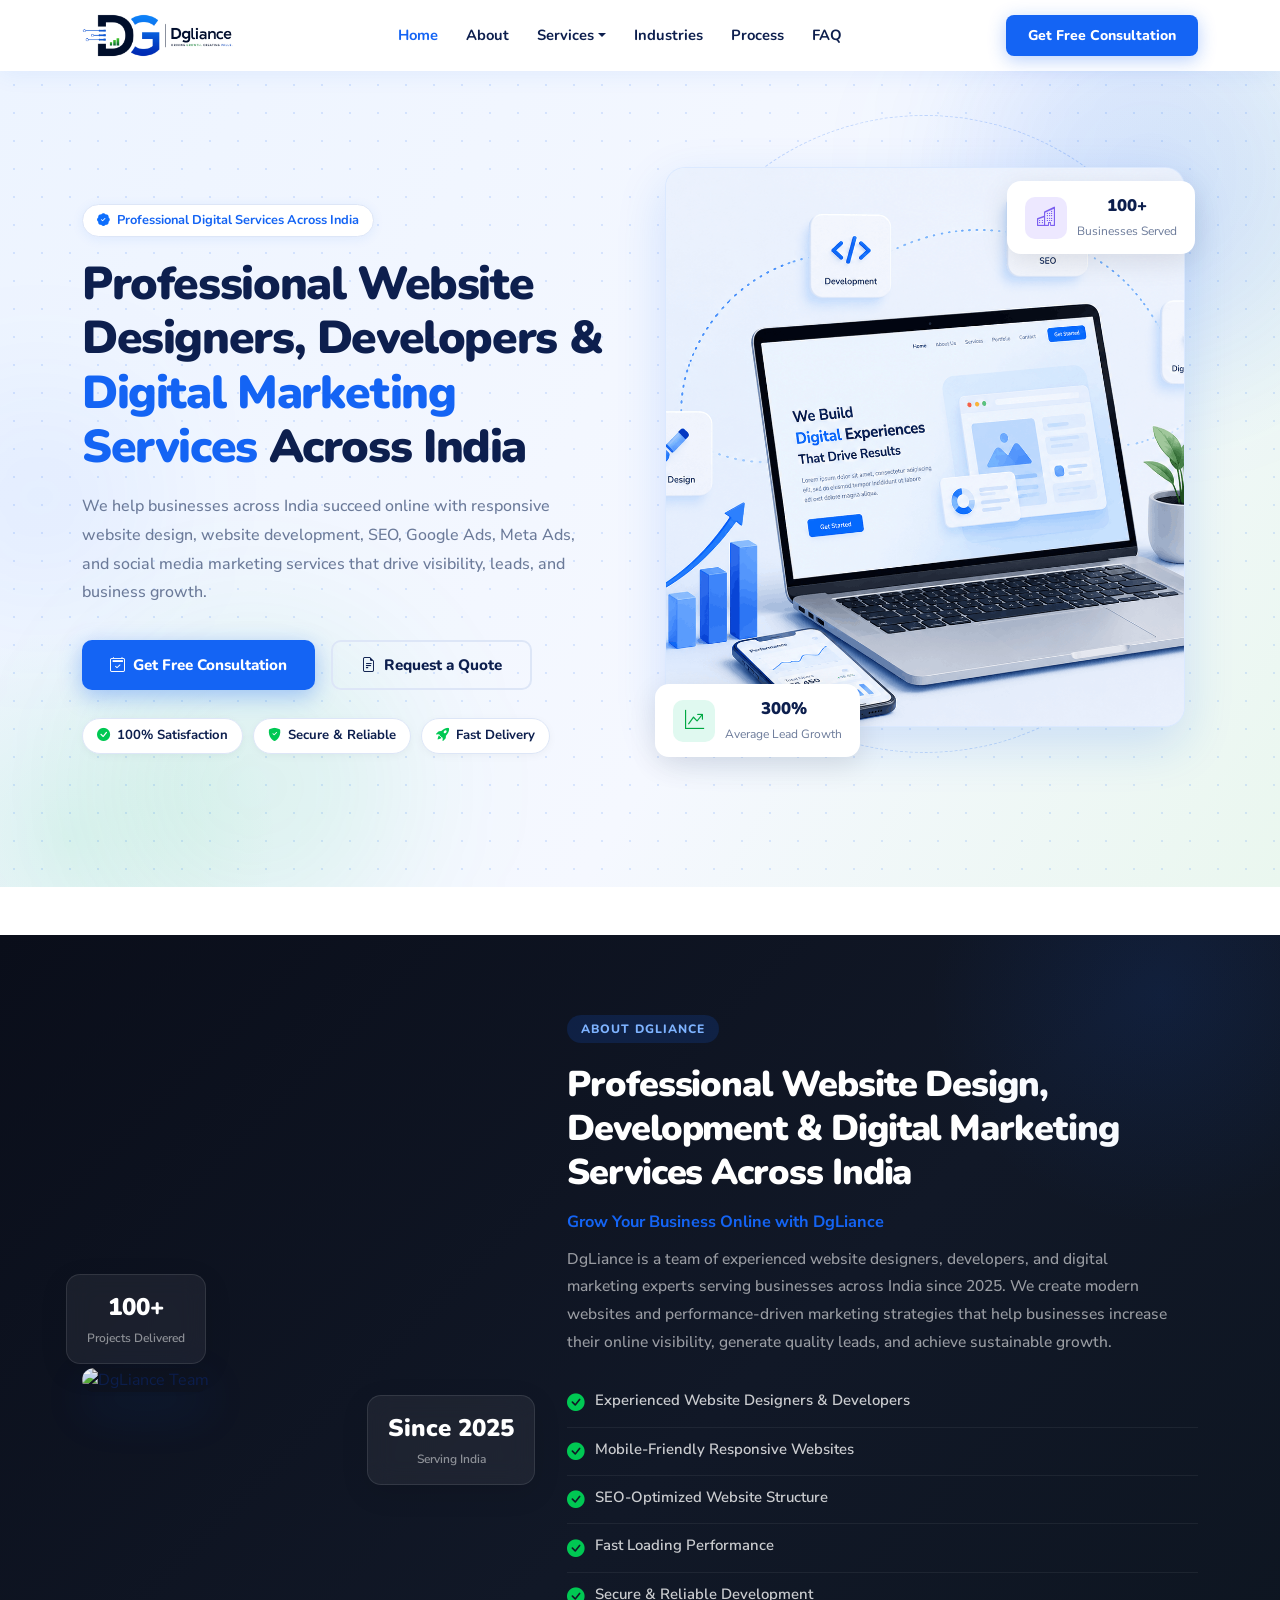
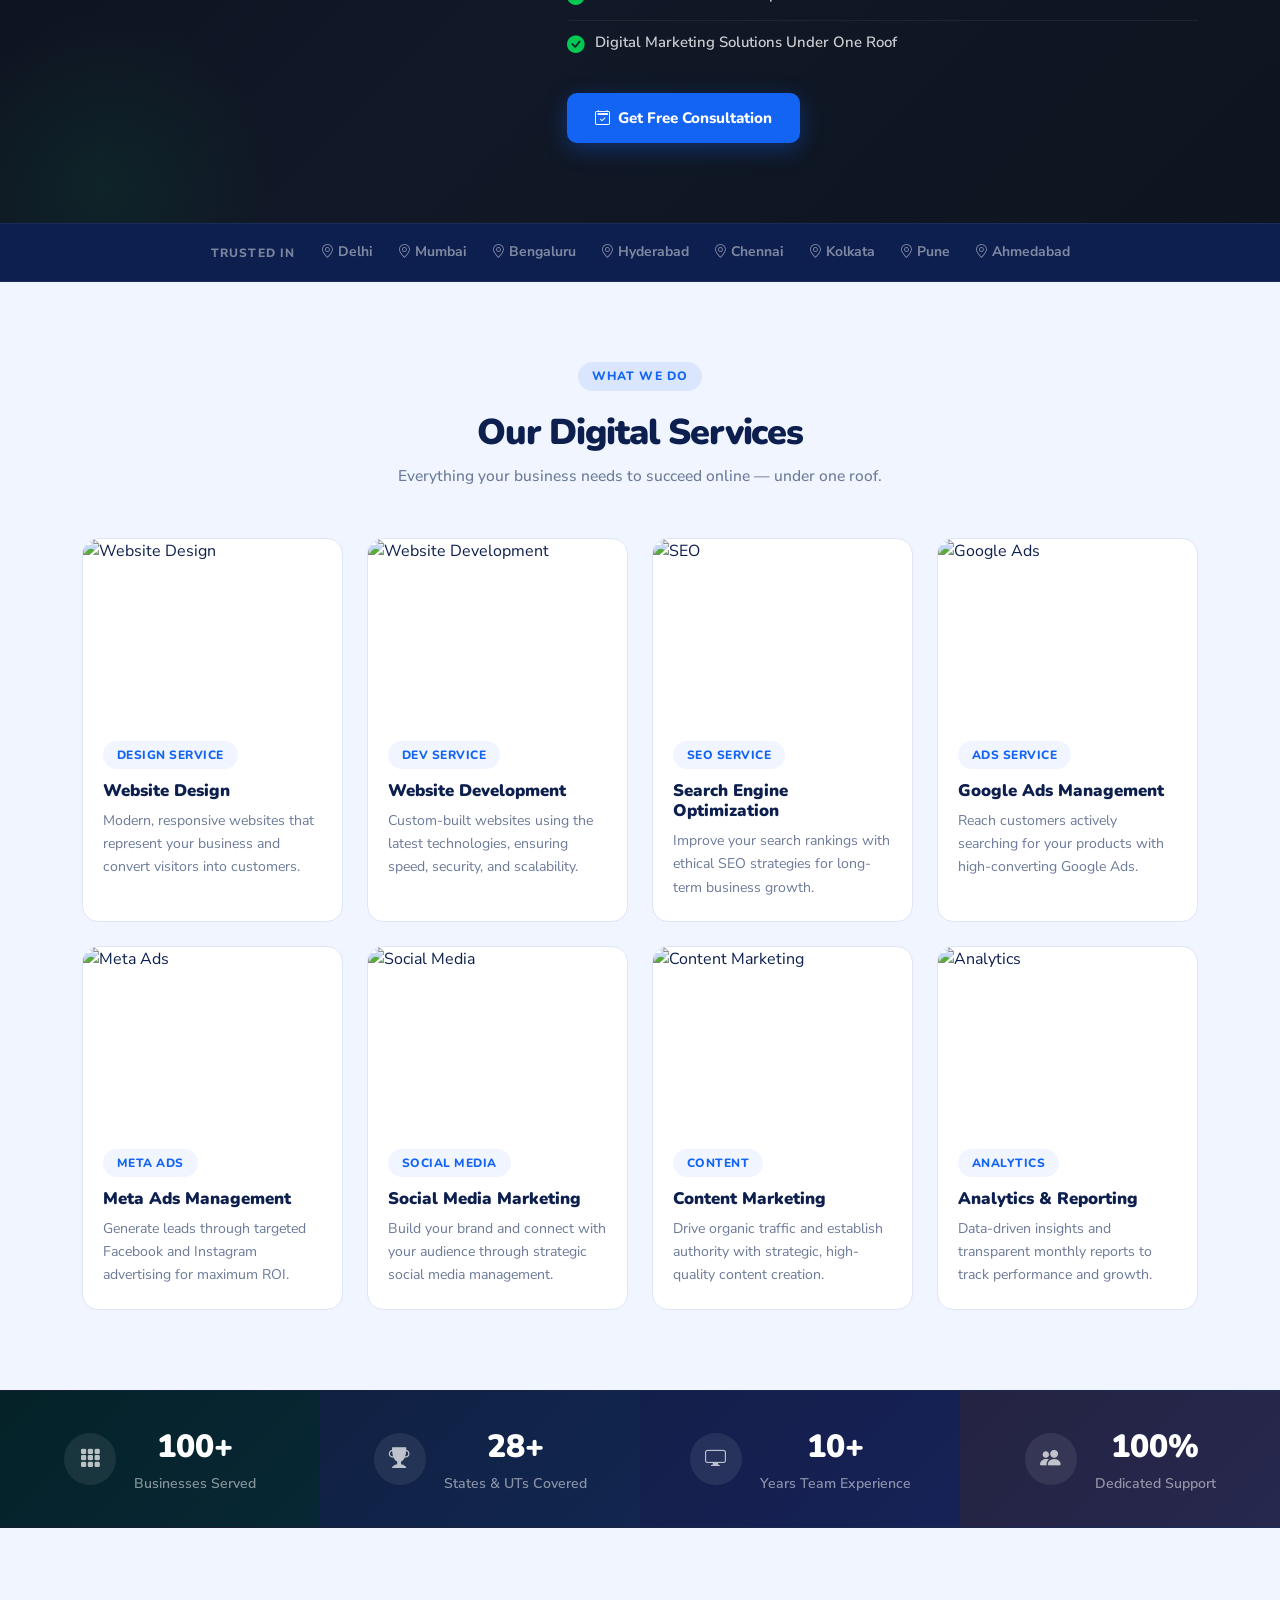
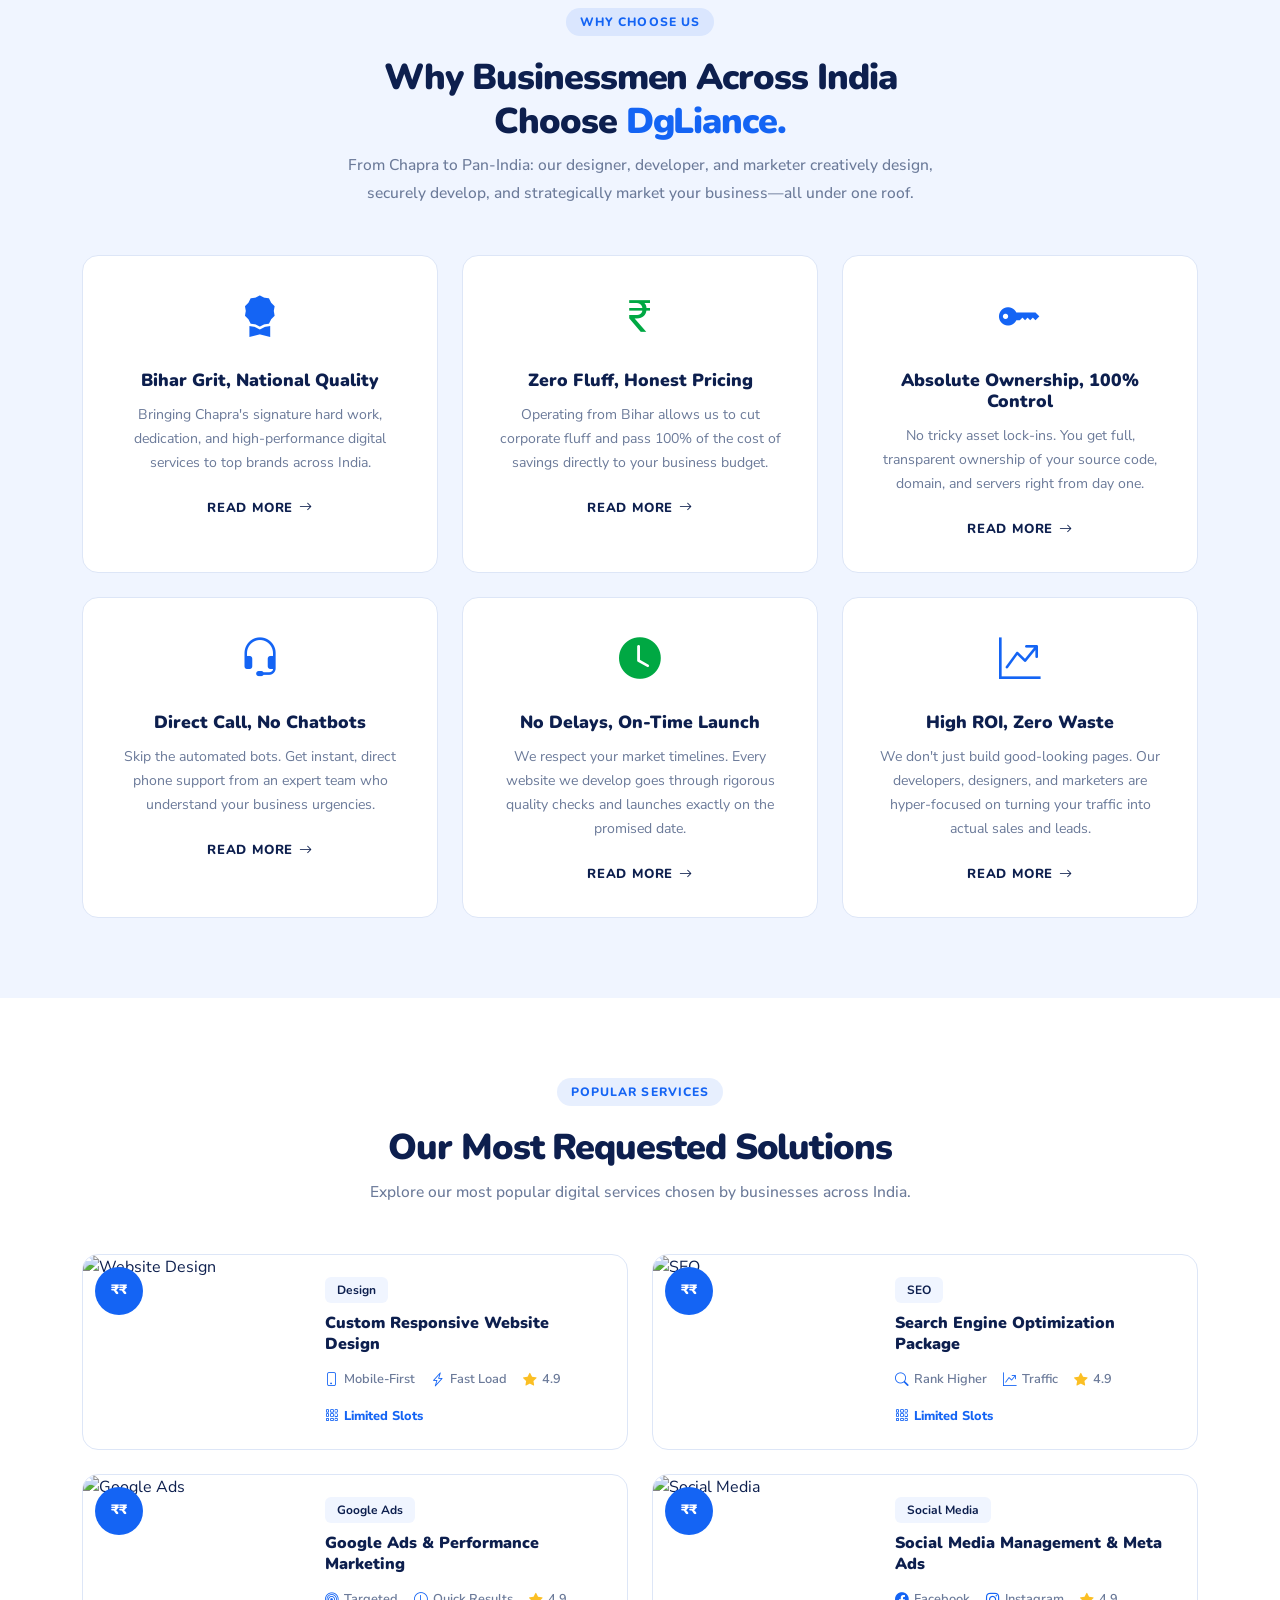
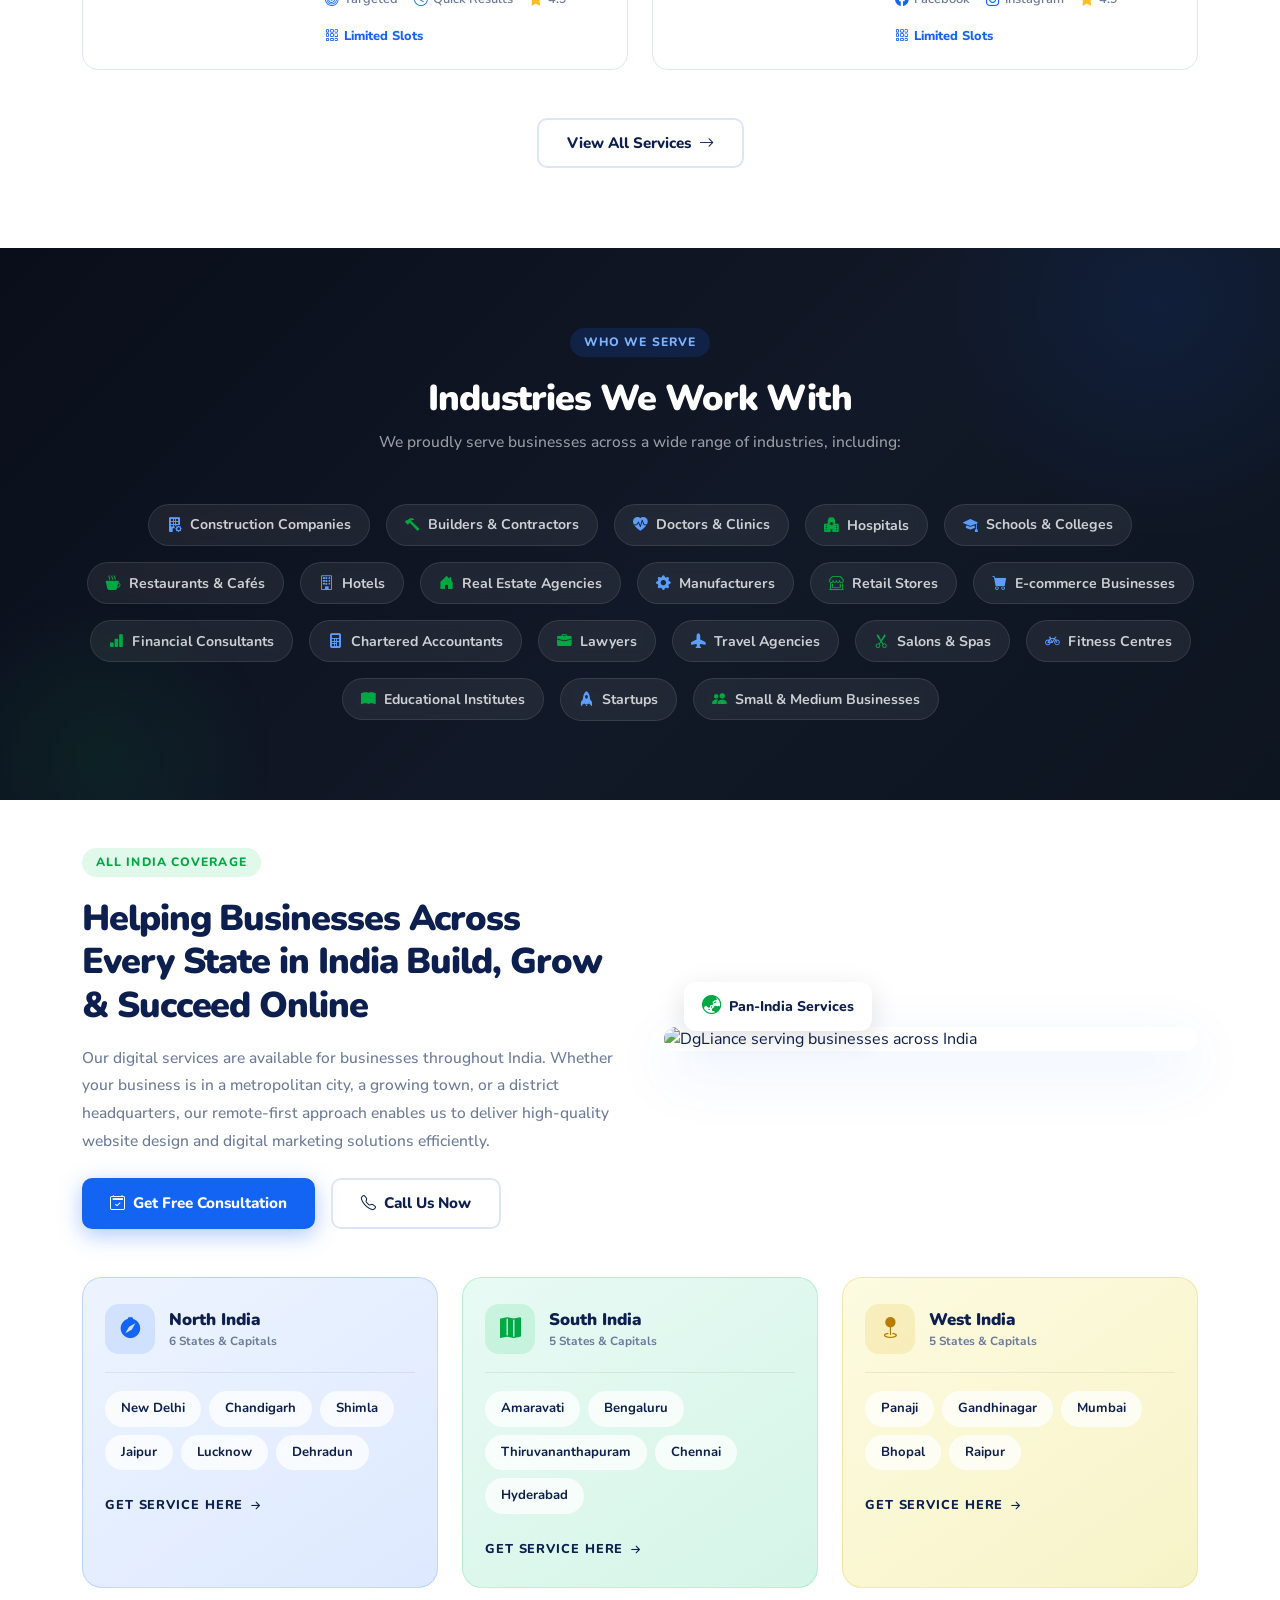
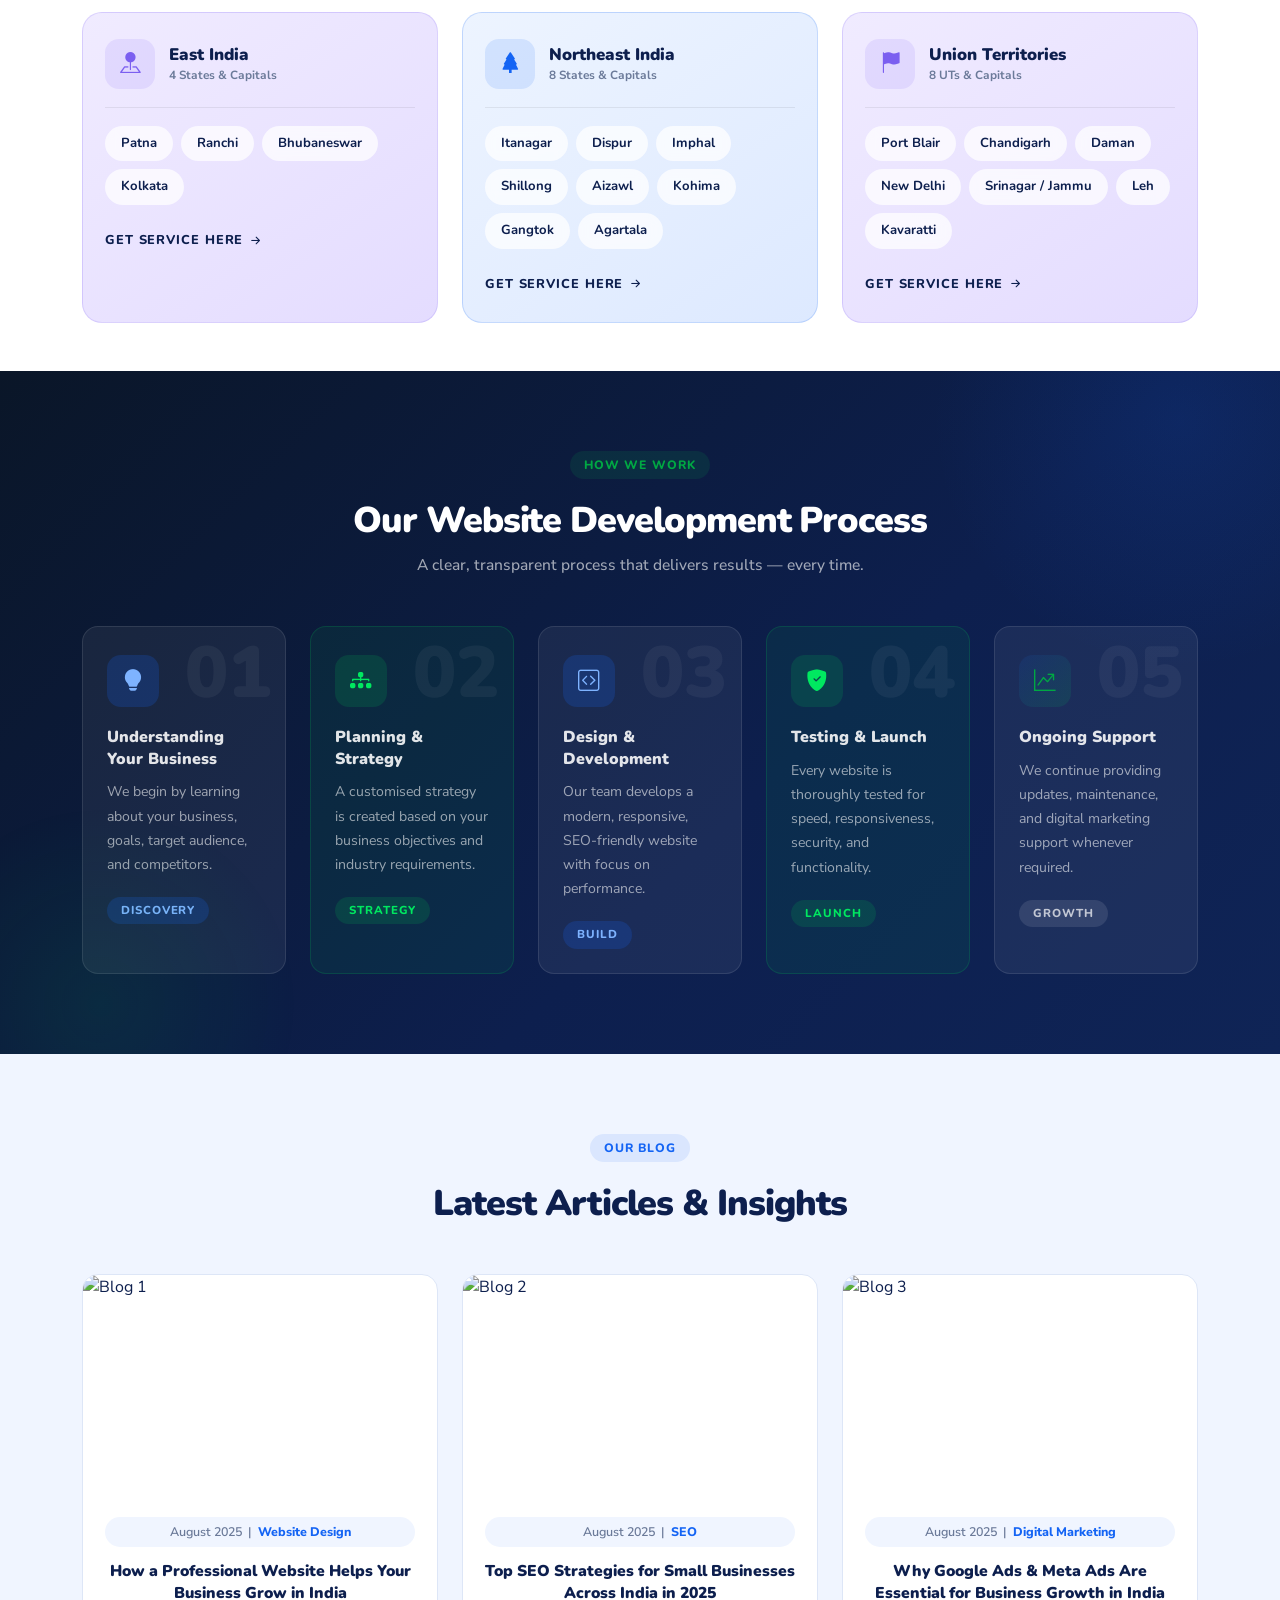
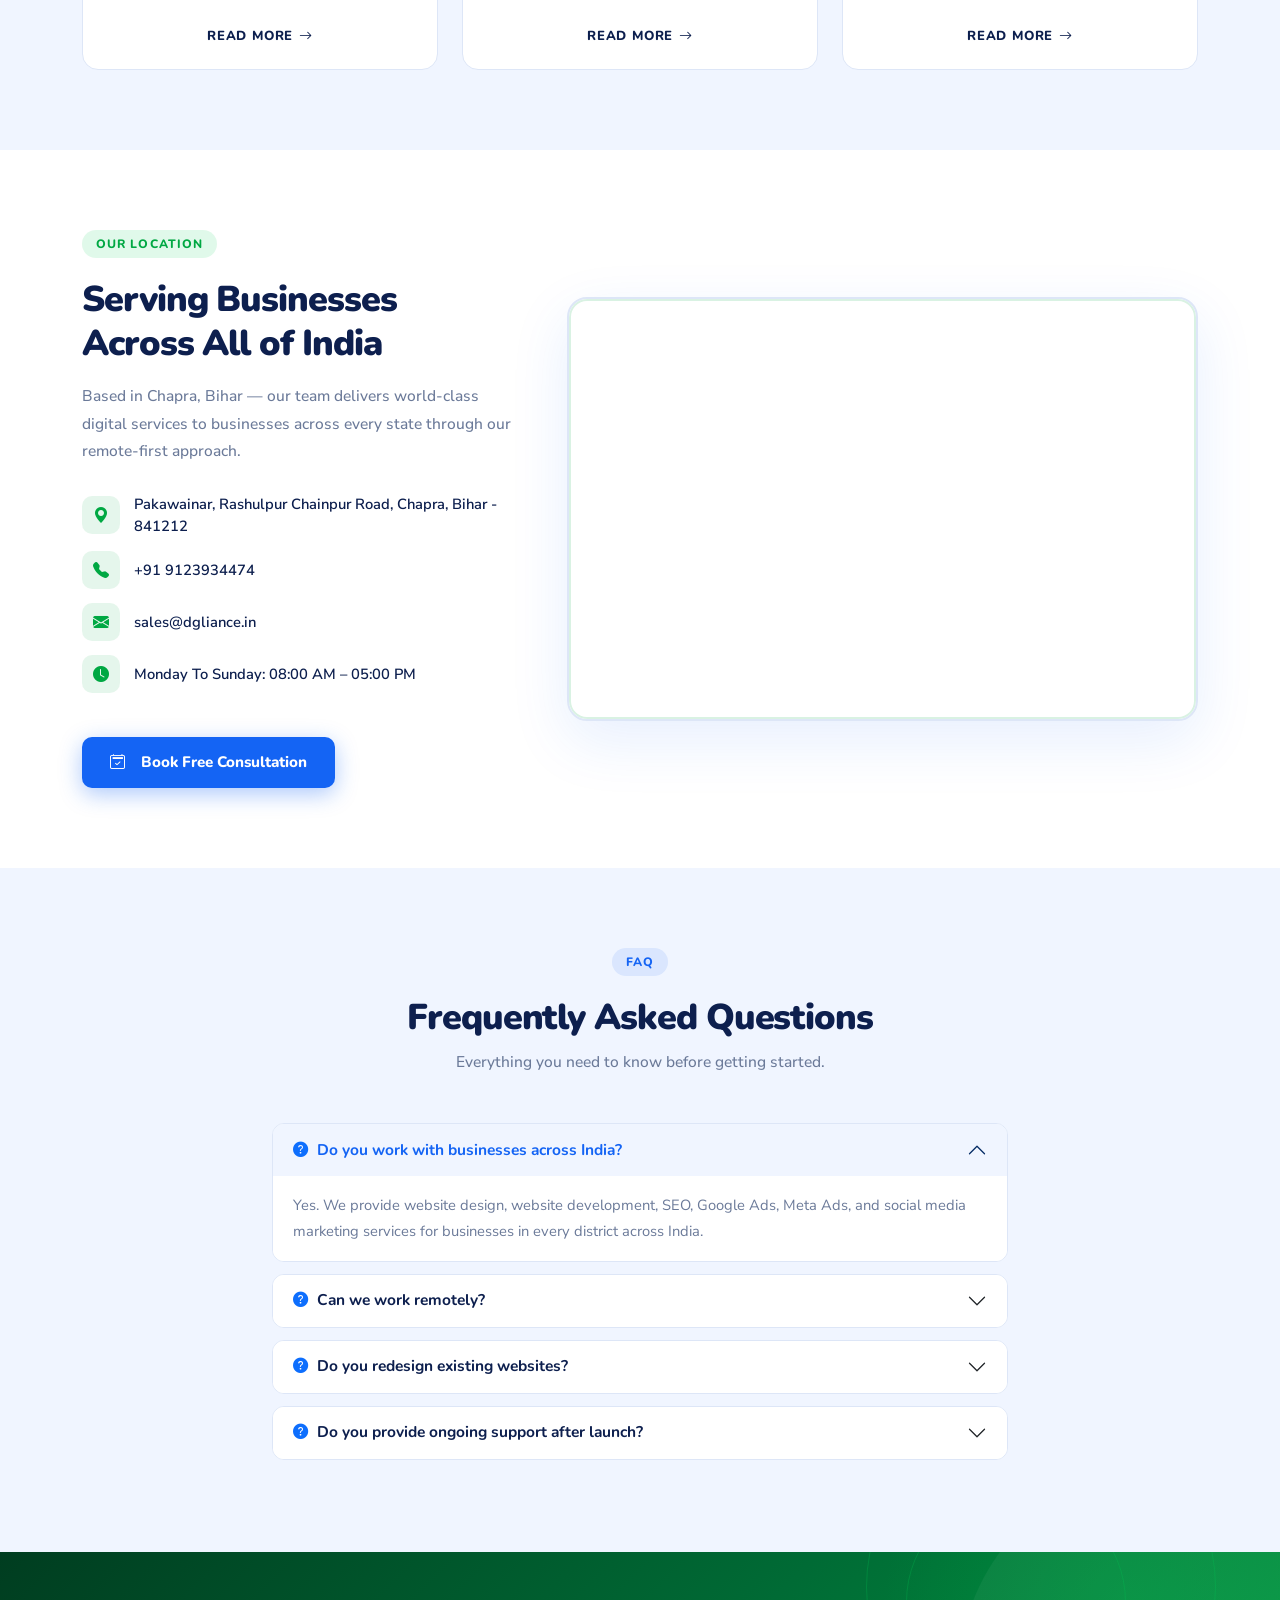
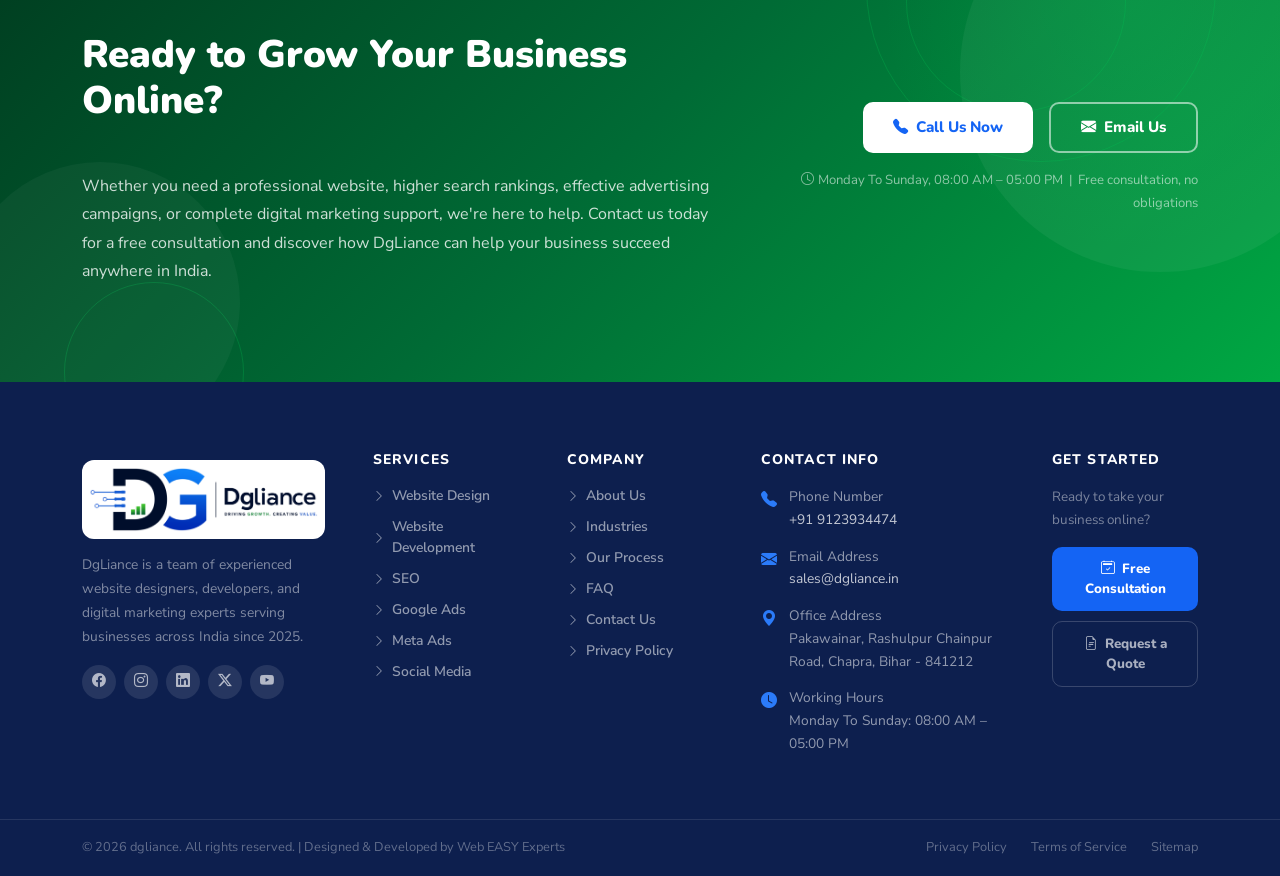
==== commit ddbb95ea: "update" ====
--- a/index.html
+++ b/index.html
@@ -2005,7 +2005,7 @@
         <div class="col-lg-6 text-center">
           <div class="hero-visual">
             <div class="hero-orbit"></div>
-            <img src="https://placehold.co/540x560/EDF4FF/1464F4?text=DgLiance+Professional" alt="DgLiance Professional" class="hero-img" width="540" height="560" />
+            <img src="hero.png" alt="DgLiance Professional" class="hero-img" width="540" height="560" />
             <div class="hero-float hf1">
               <div class="hf-icon" style="background:#E0F9F0"><i class="bi bi-graph-up-arrow" style="color:#00A843"></i></div>
               <div><strong>300%</strong><span>Average Lead Growth</span></div>
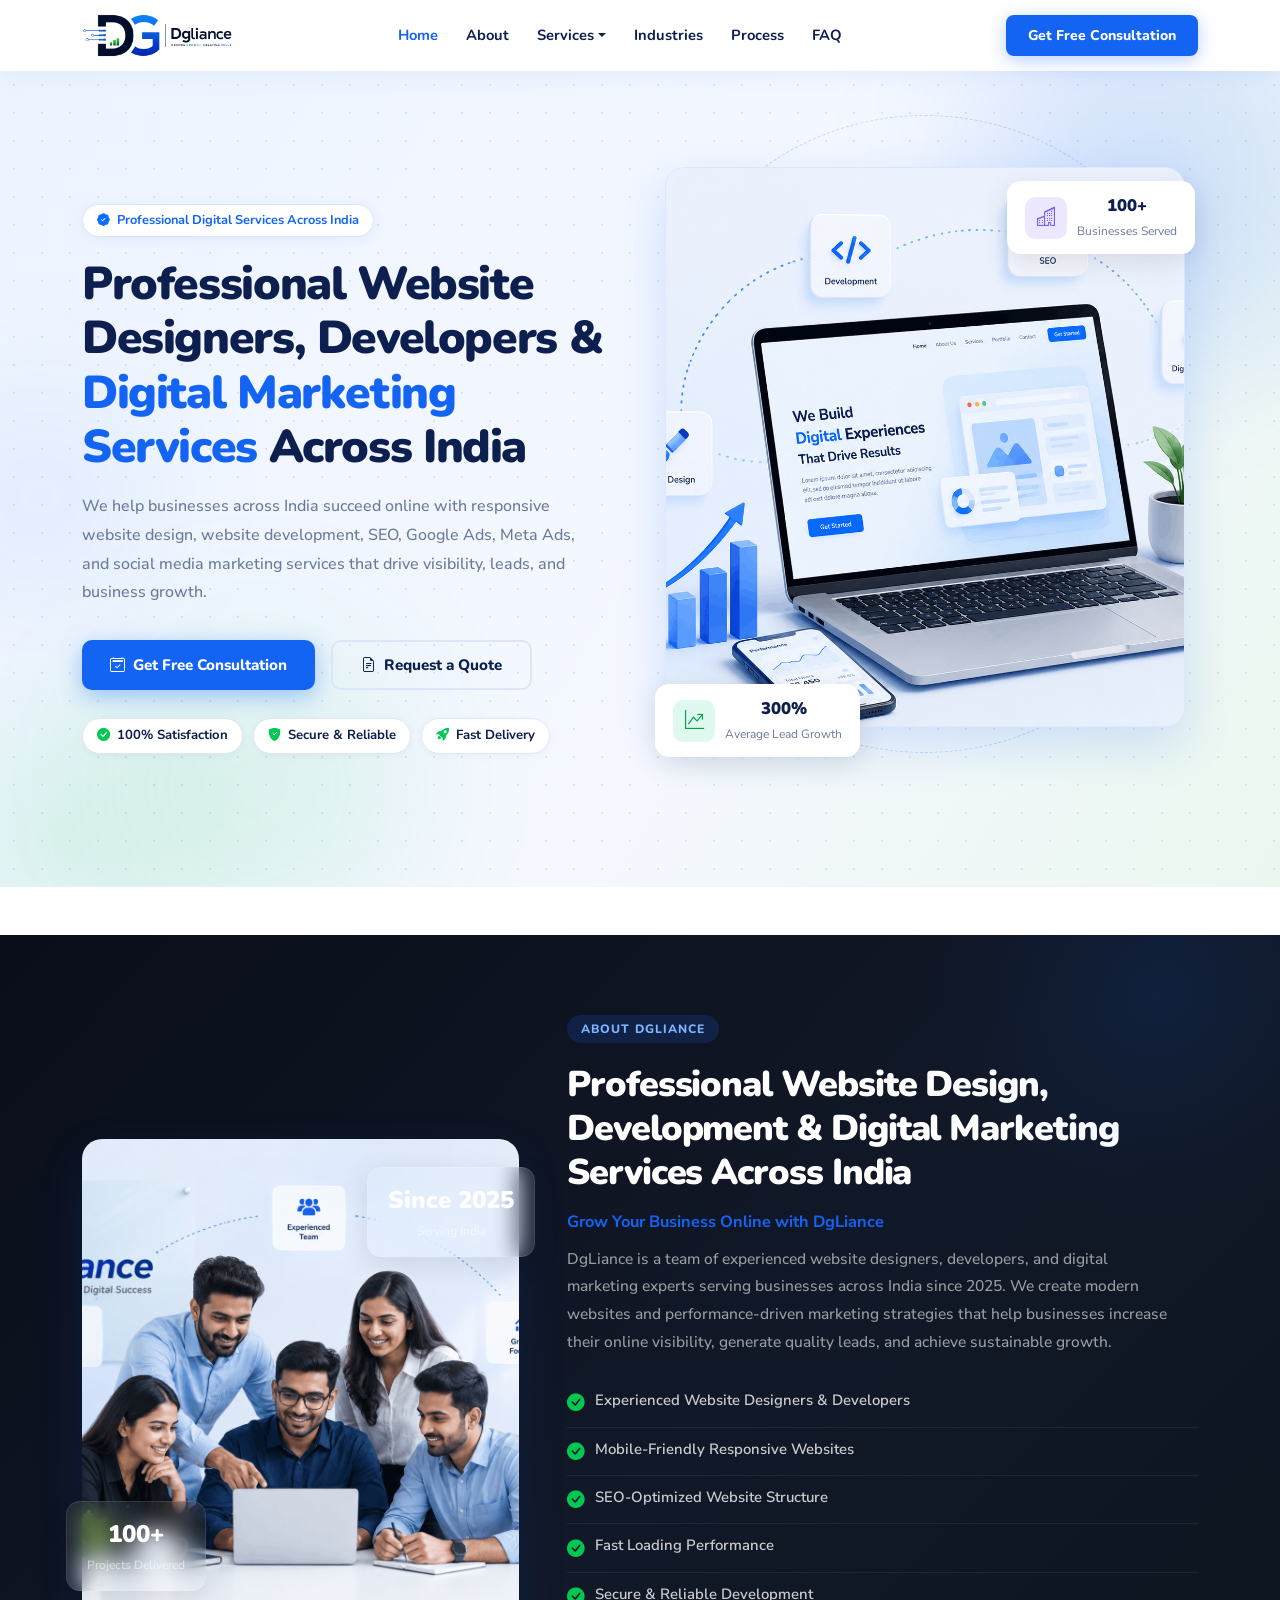
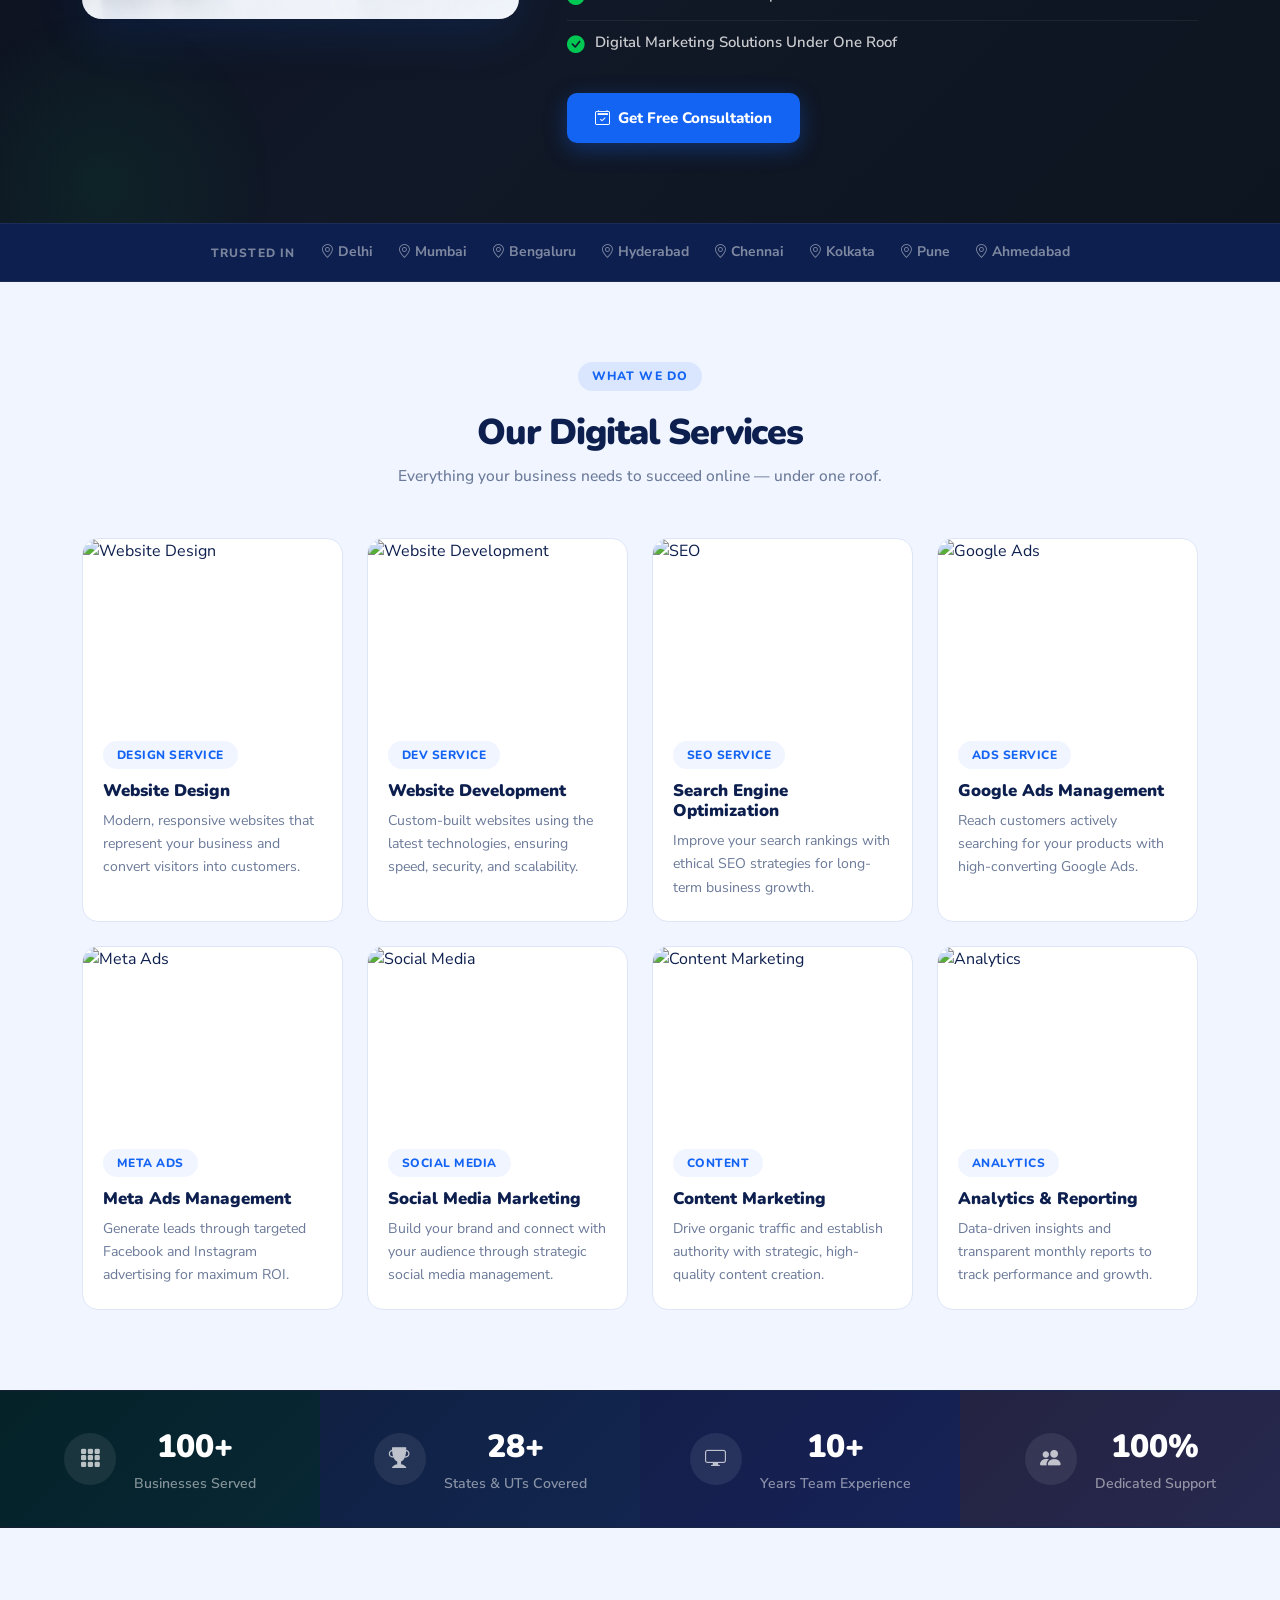
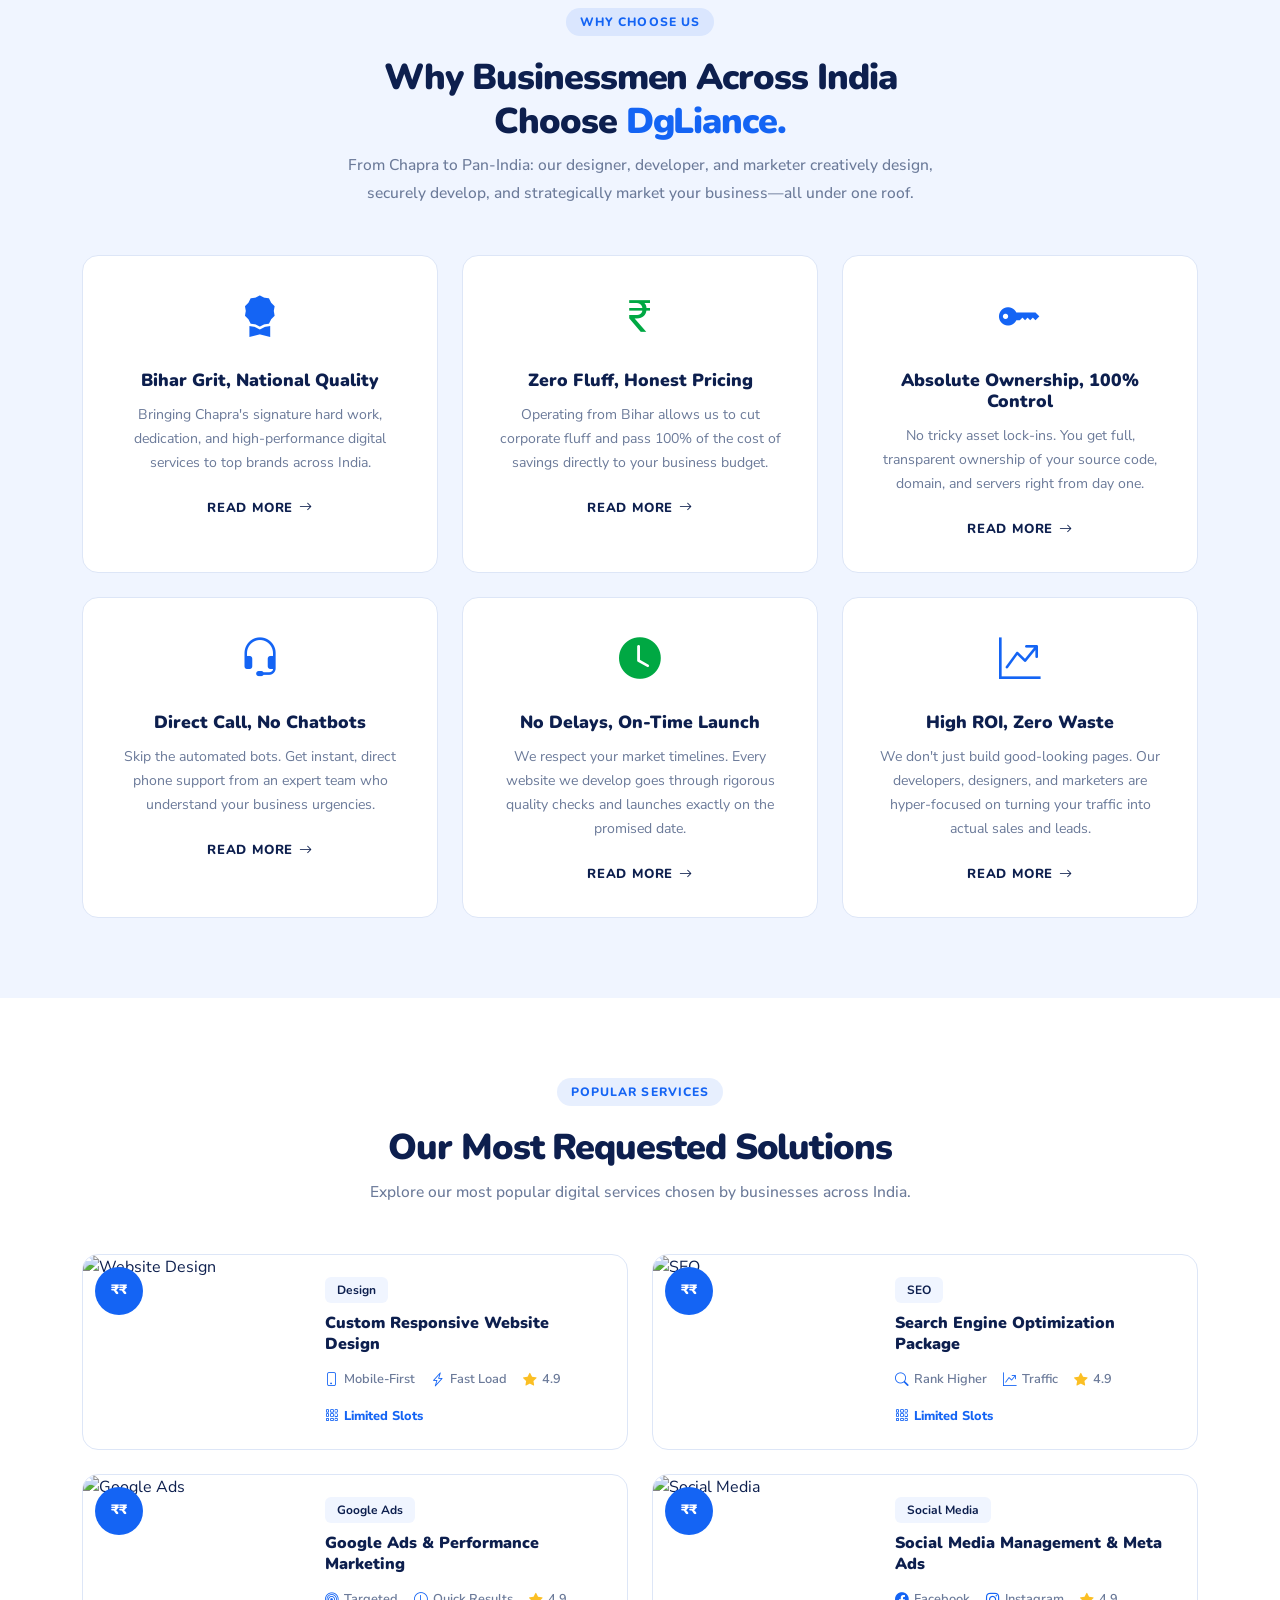
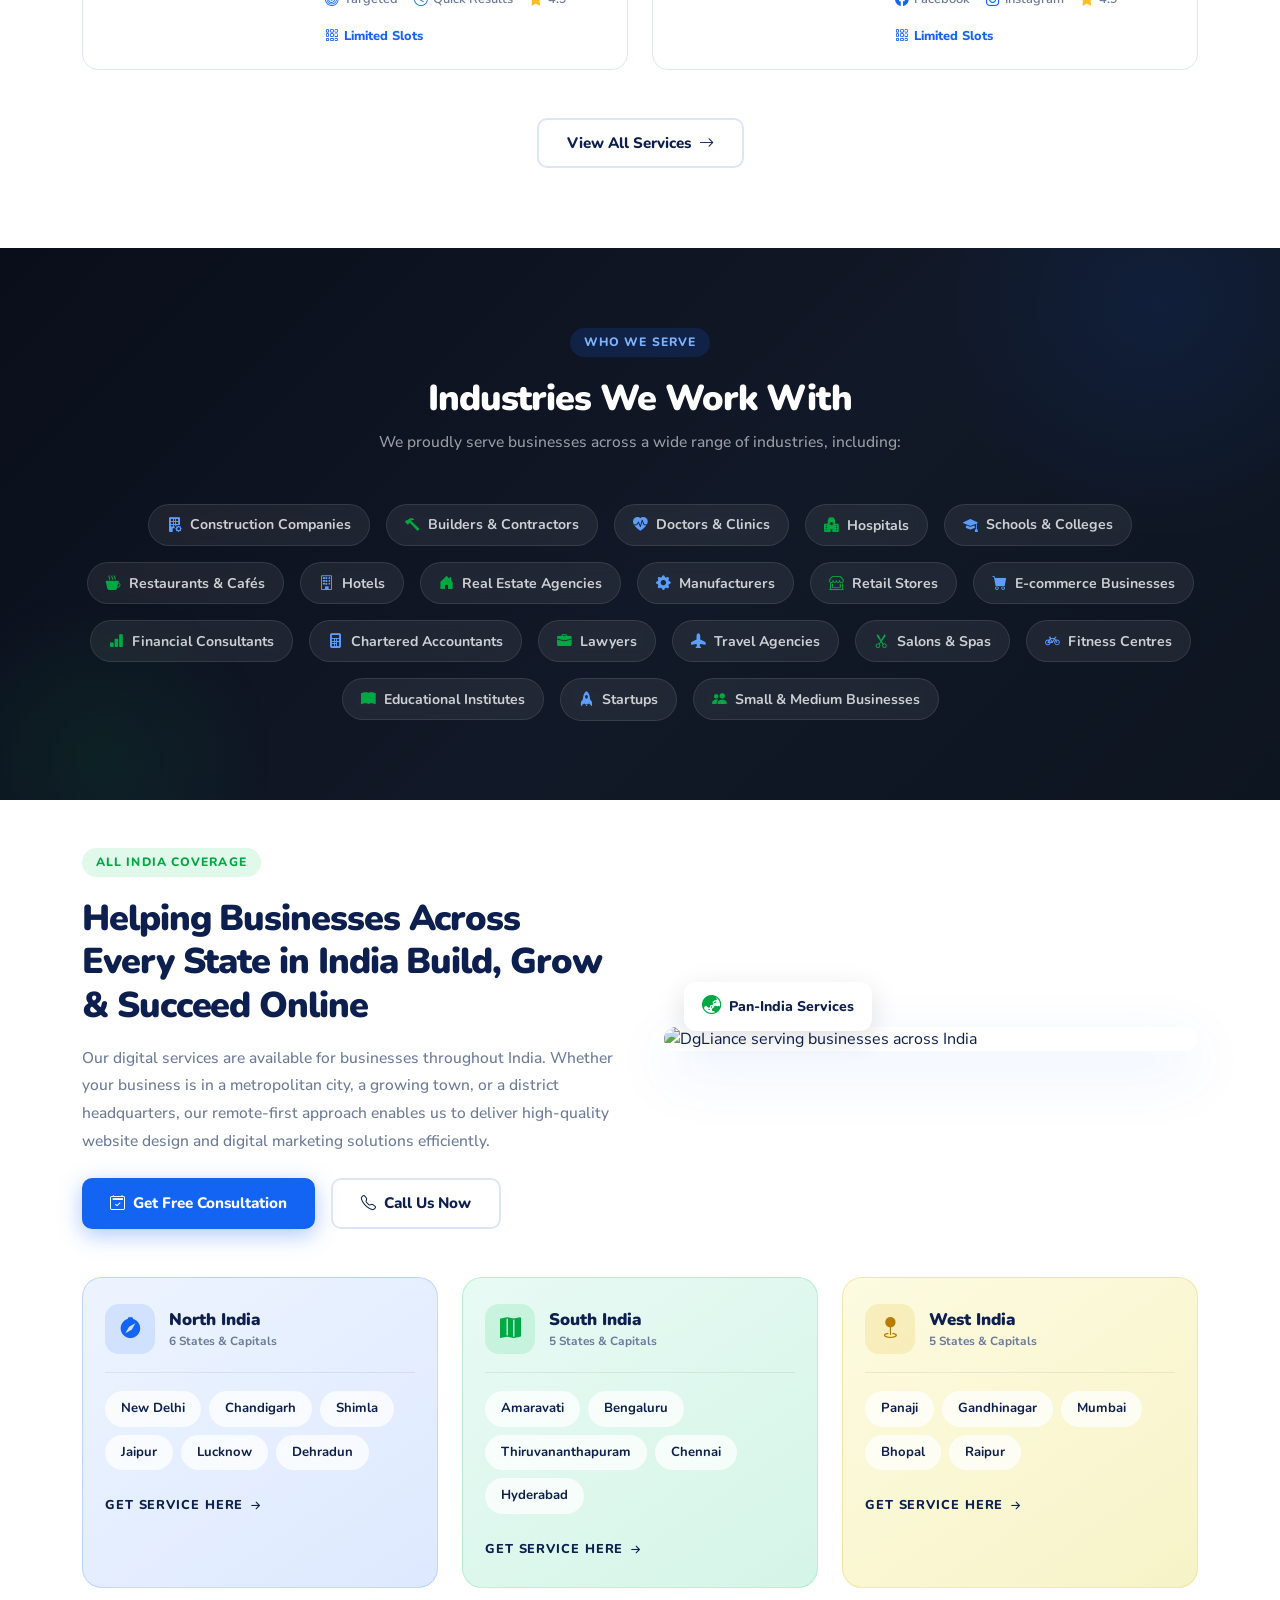
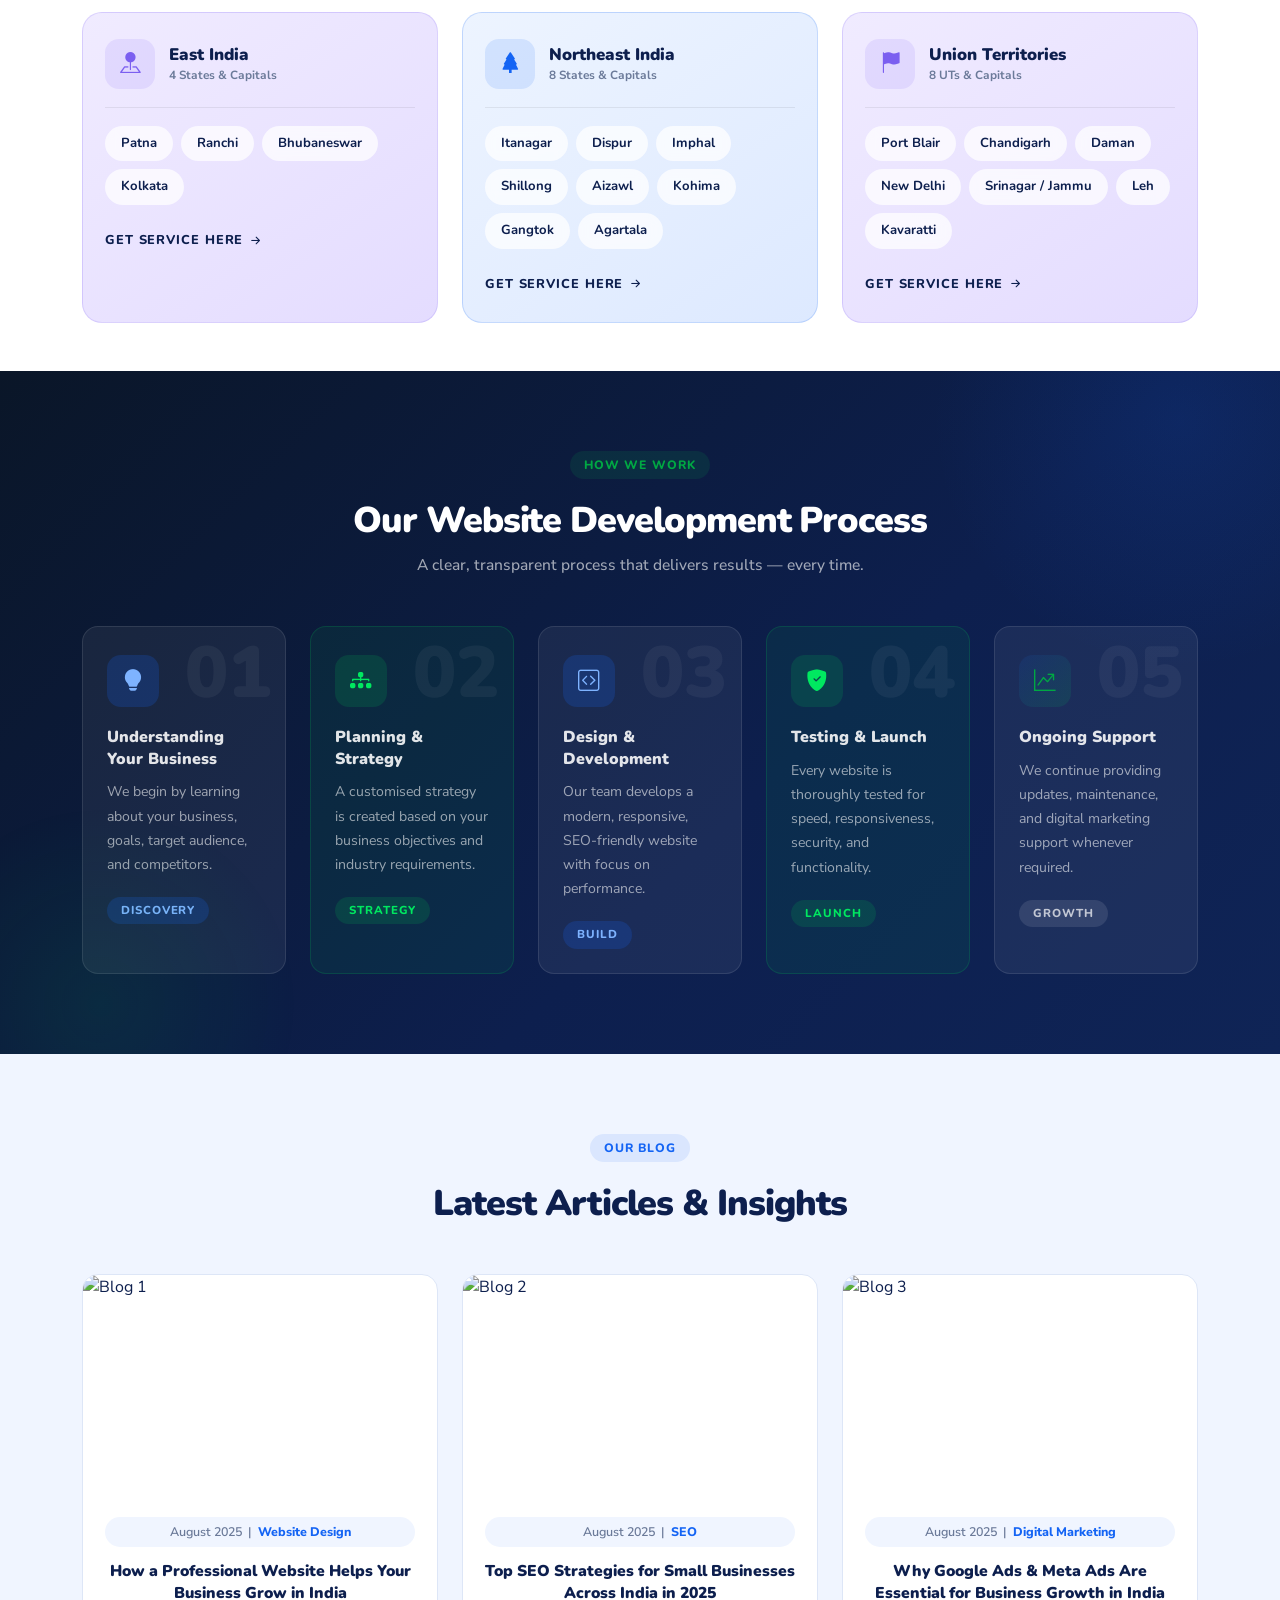
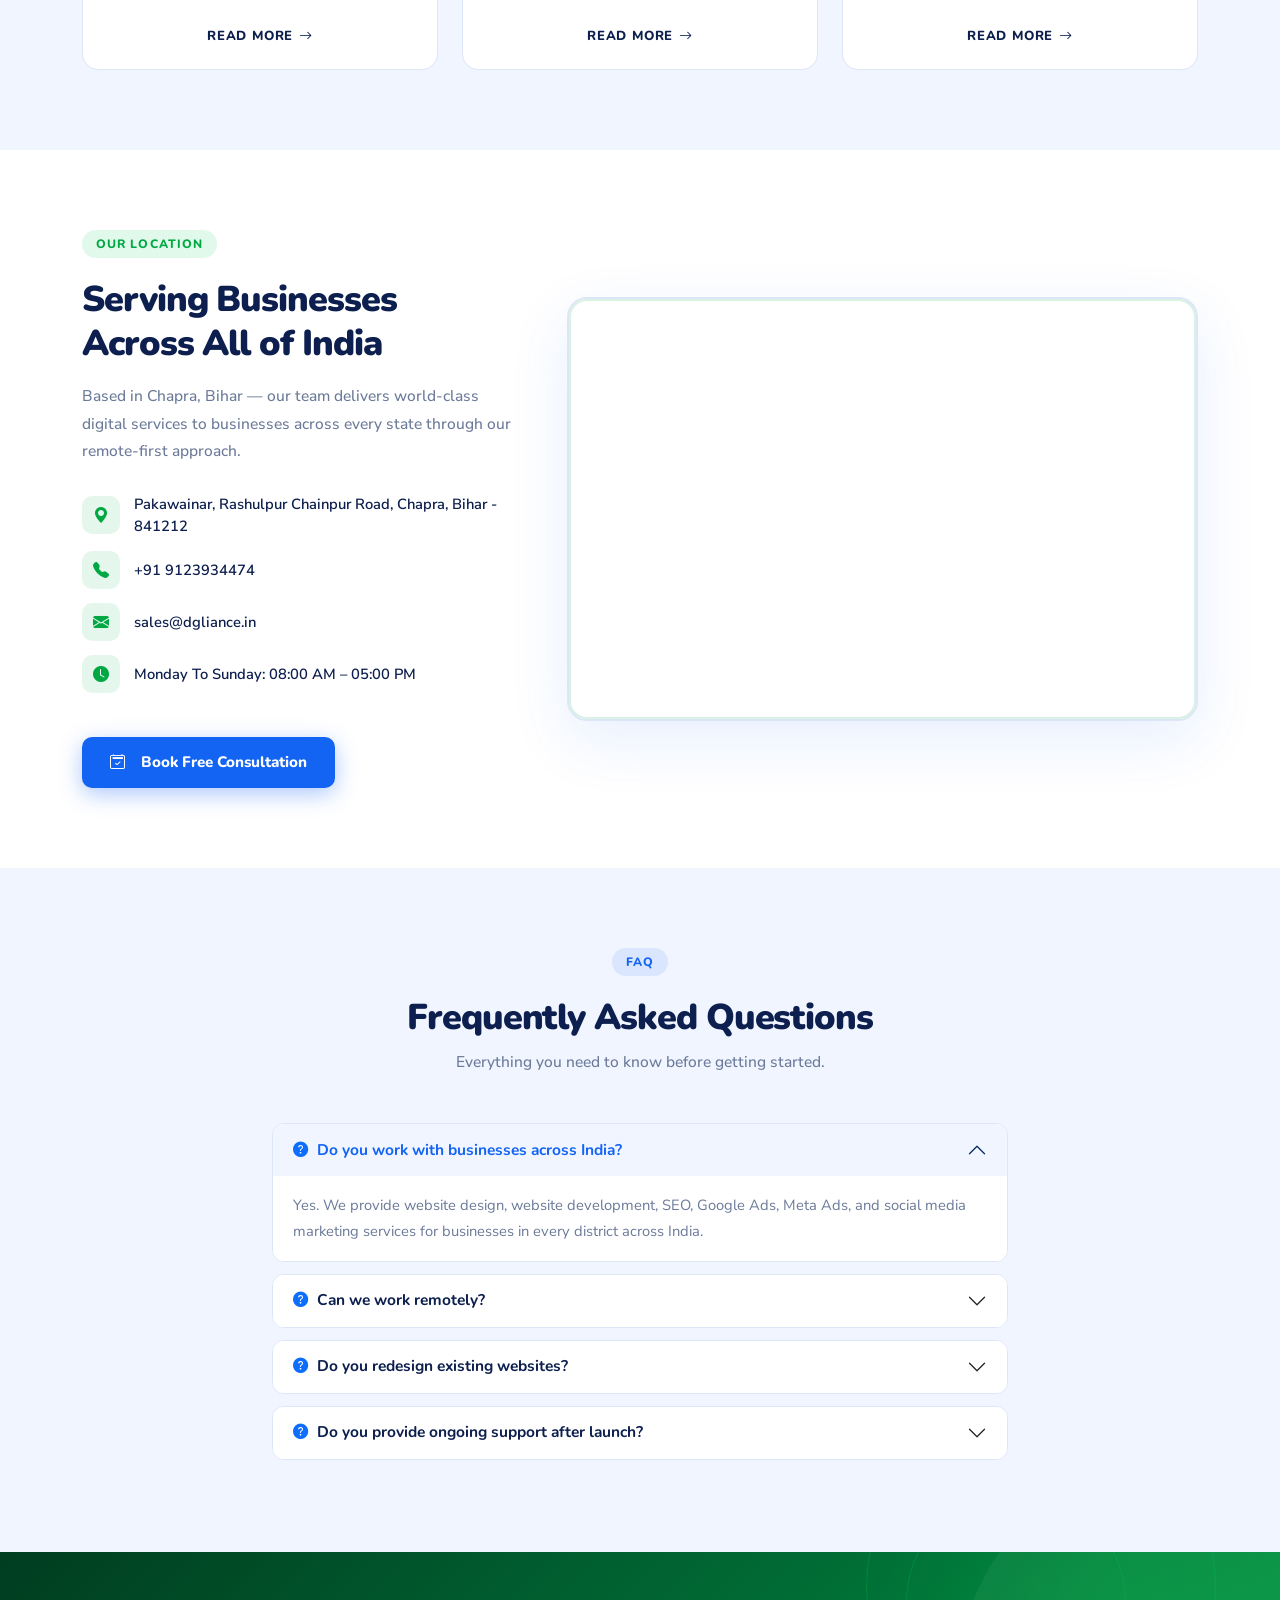
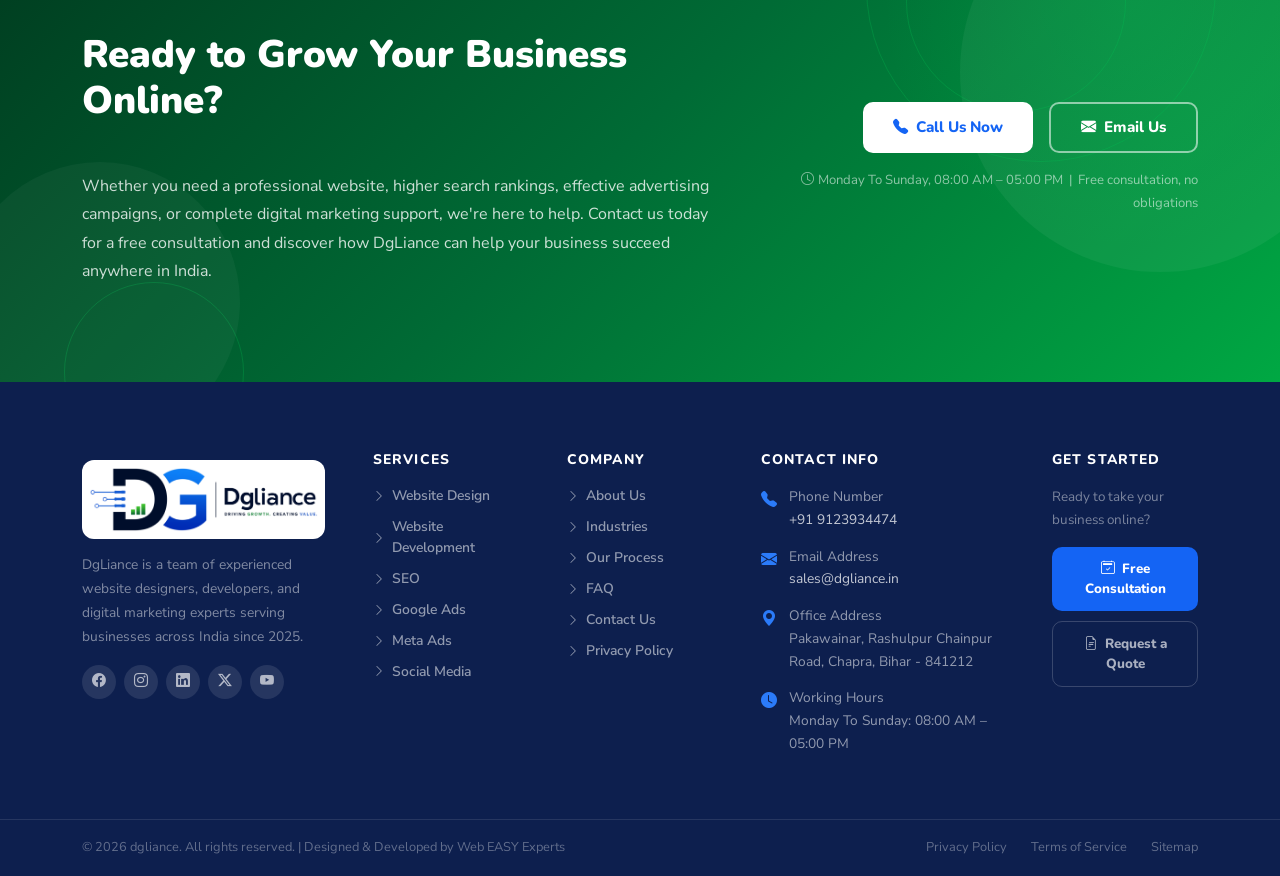
==== commit 33936d41: "sfsfd" ====
--- a/index.html
+++ b/index.html
@@ -2026,7 +2026,7 @@
       <div class="row align-items-center g-4 g-lg-5">
         <div class="col-lg-5">
           <div class="about-img-wrap rv">
-            <img src="https://placehold.co/520x480/EDF4FF/1464F4?text=DgLiance+Team" alt="DgLiance Team" class="about-img" />
+            <img src="team.png" alt="DgLiance Team" class="about-img" />
             <div class="about-float-card afc1"><strong>100+</strong><span>Projects Delivered</span></div>
             <div class="about-float-card afc2"><strong>Since 2025</strong><span>Serving India</span></div>
           </div>
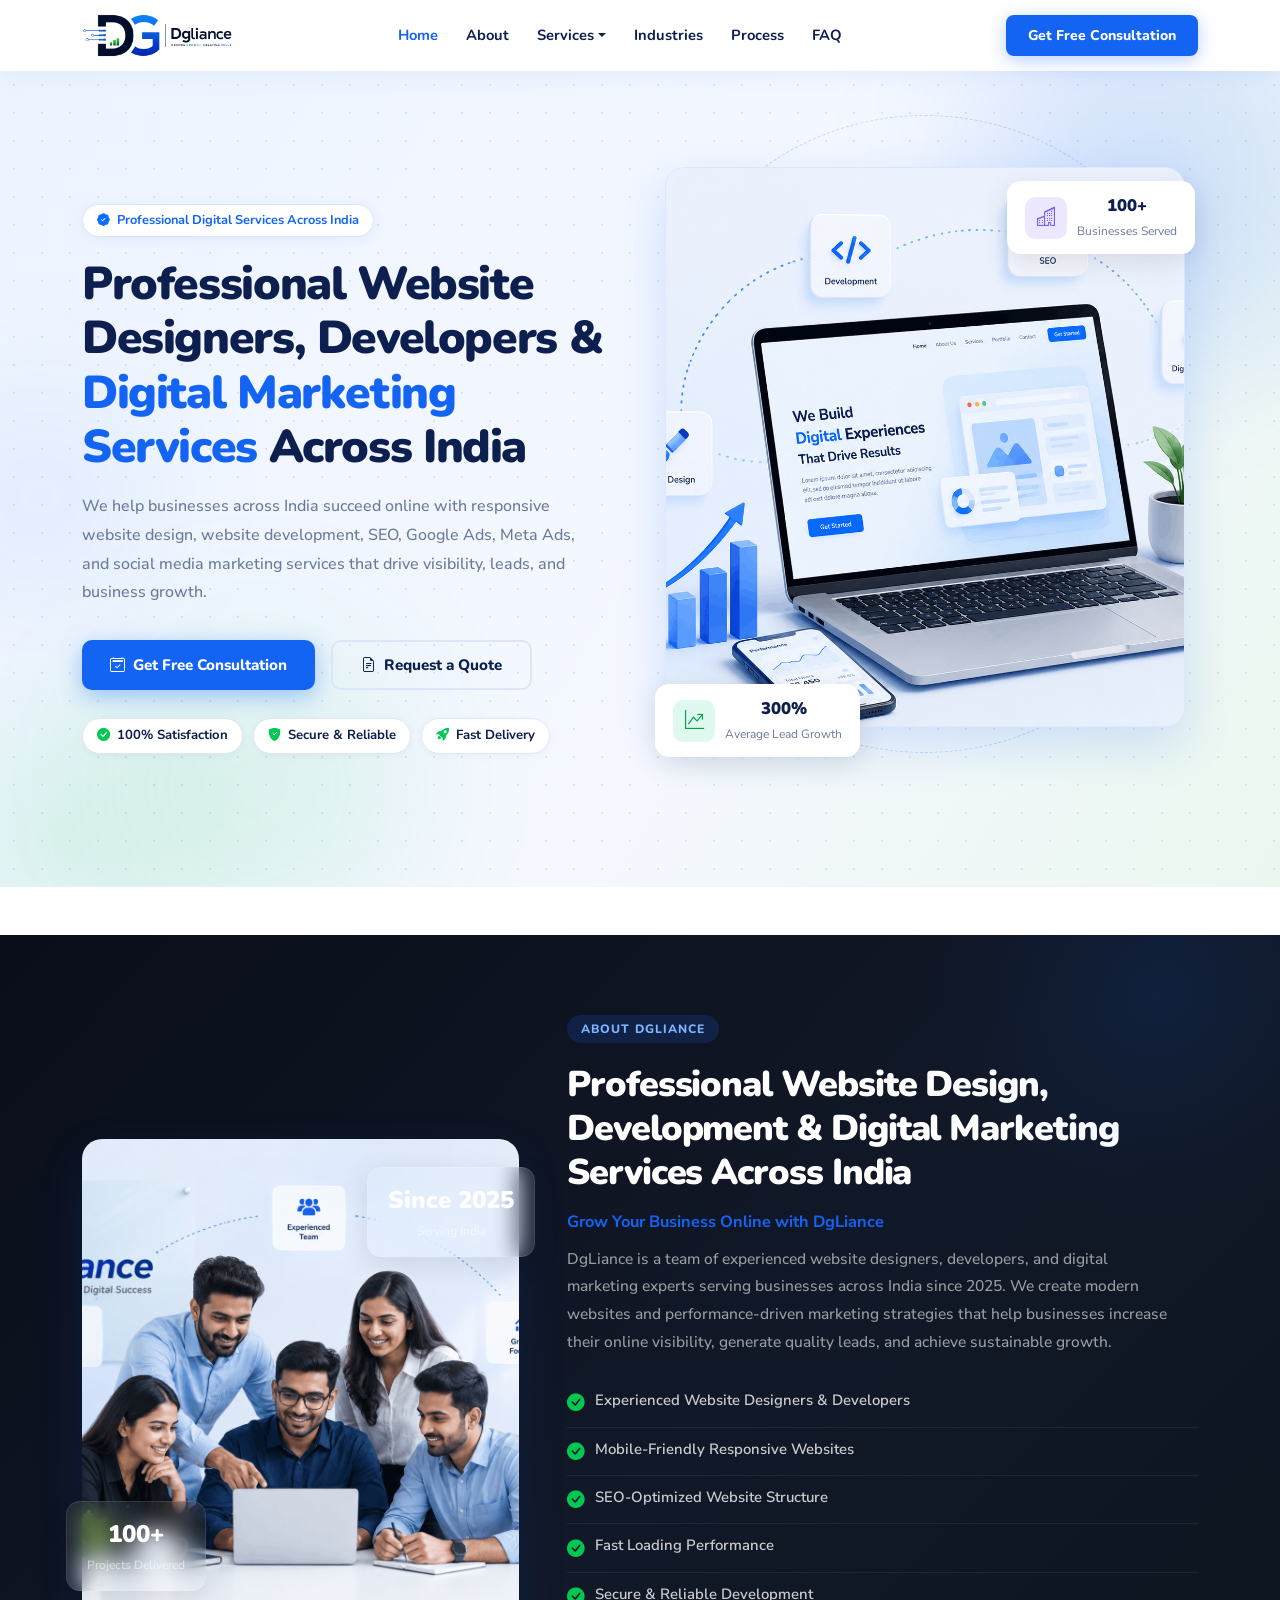
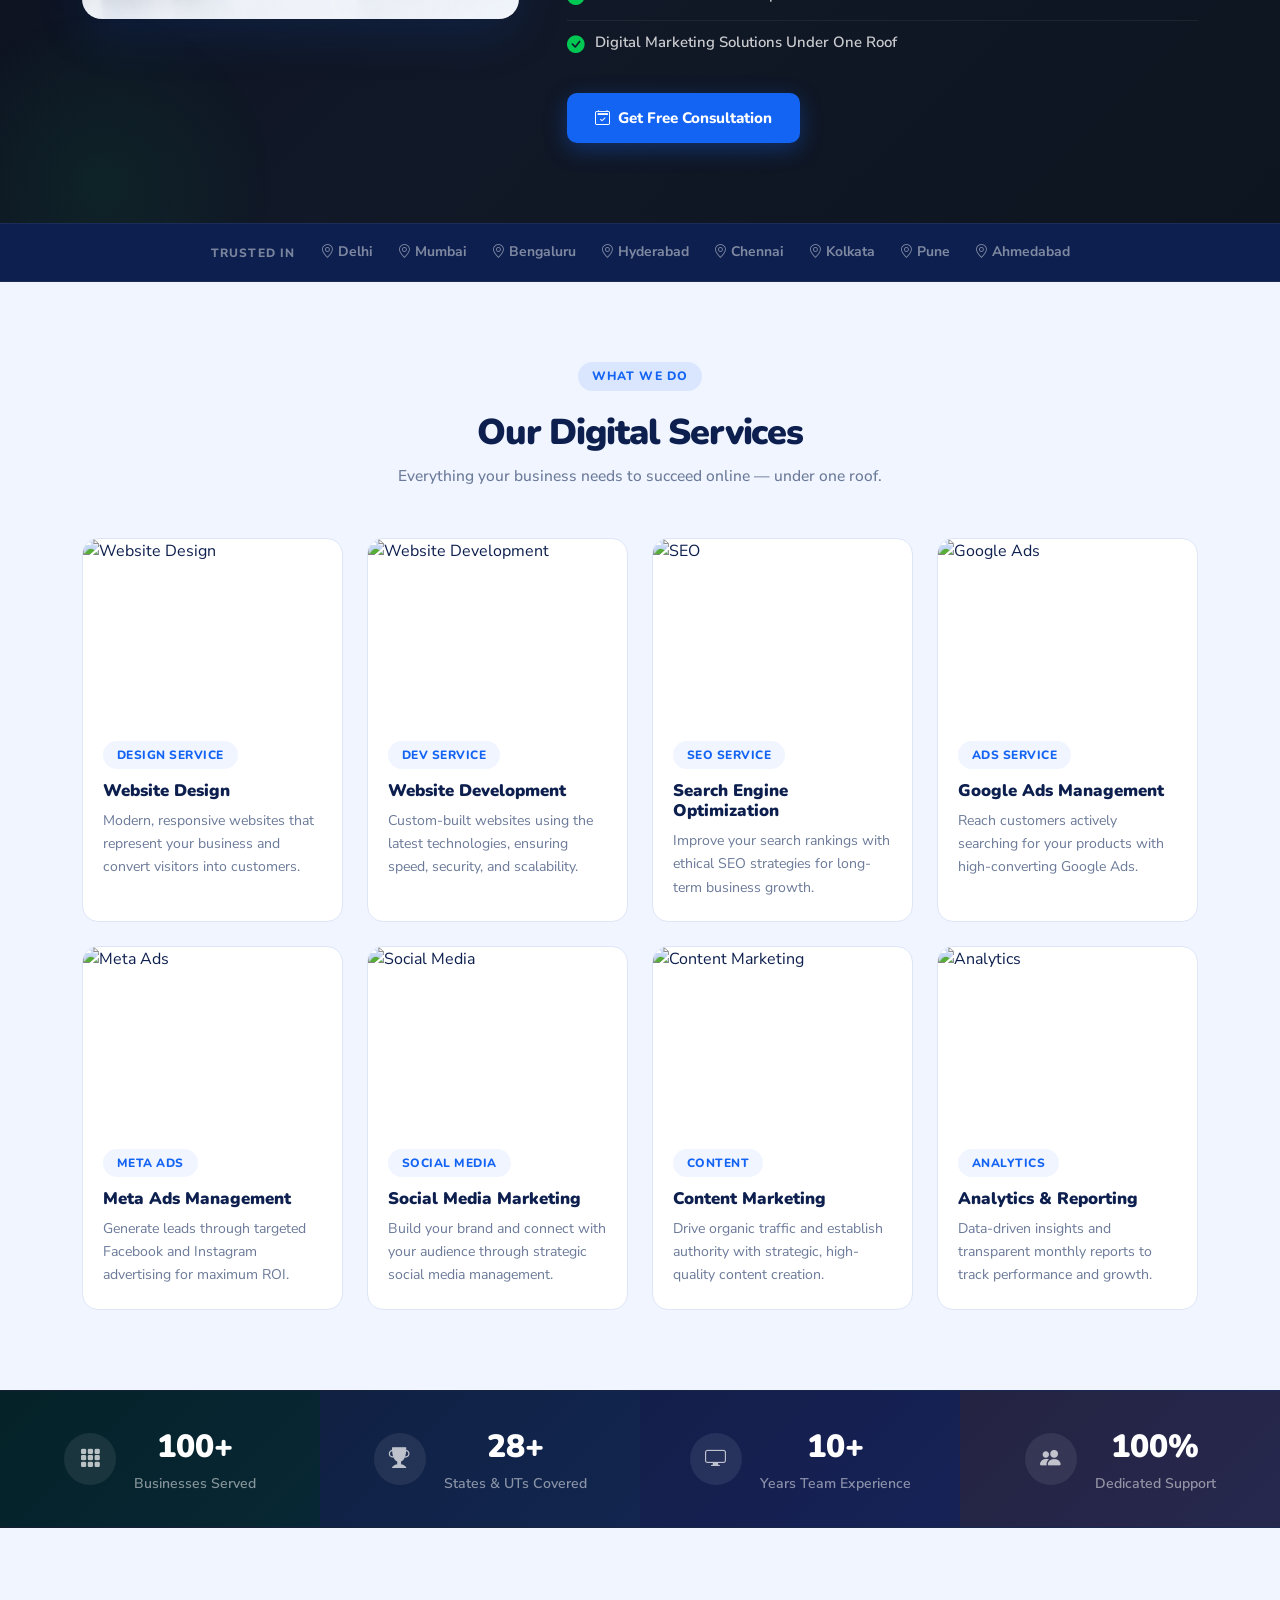
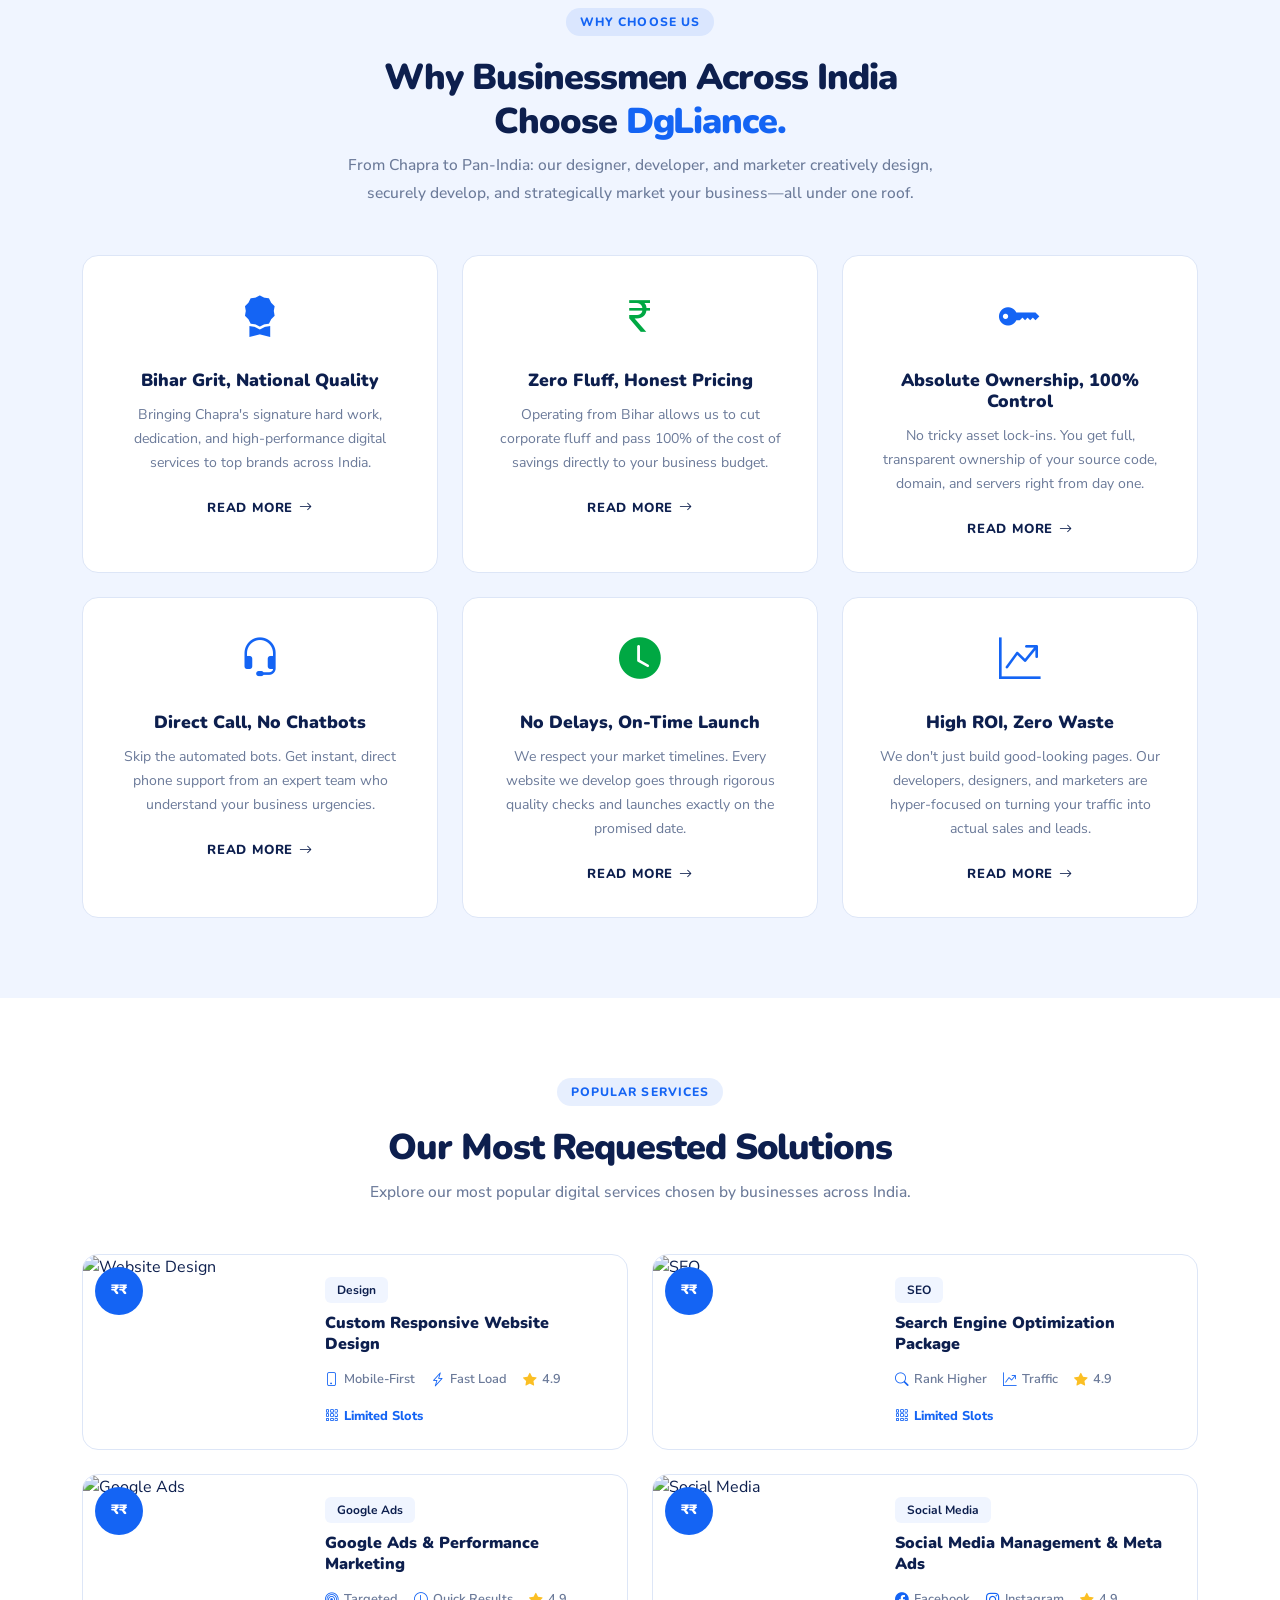
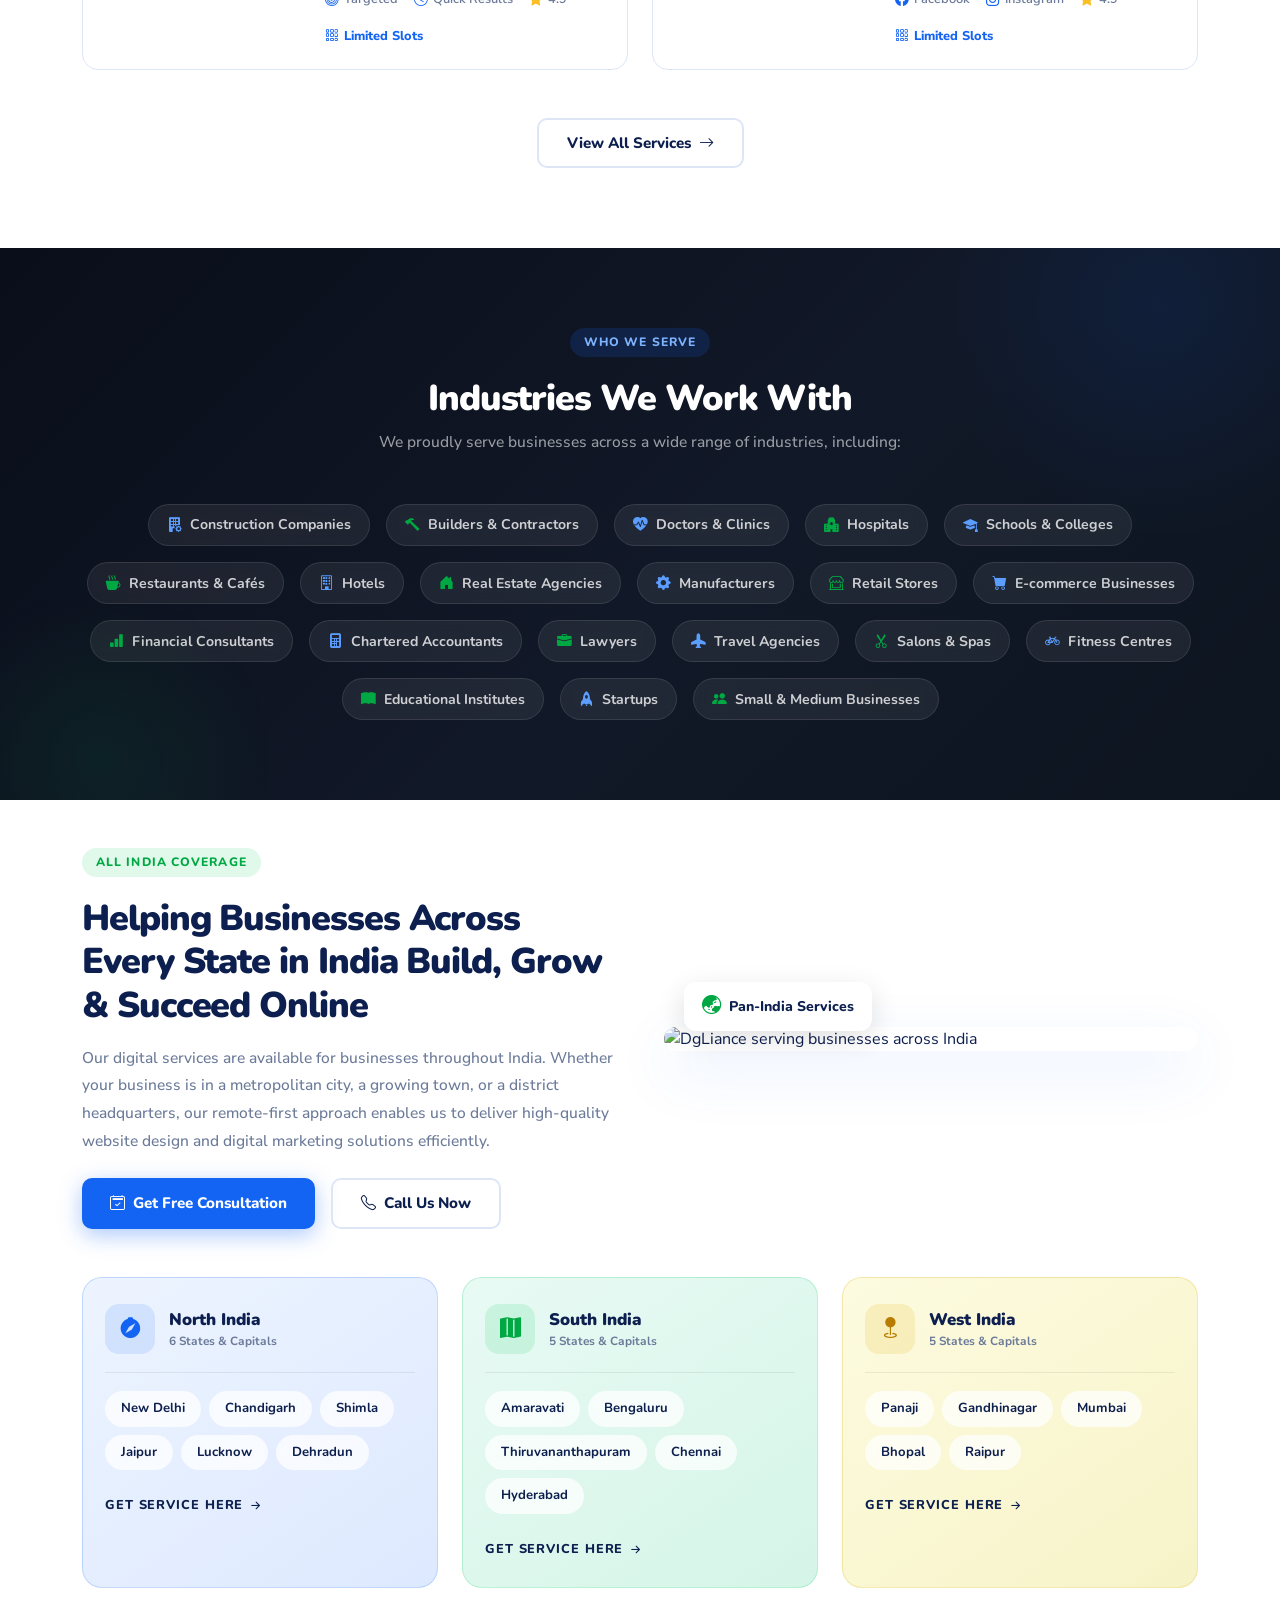
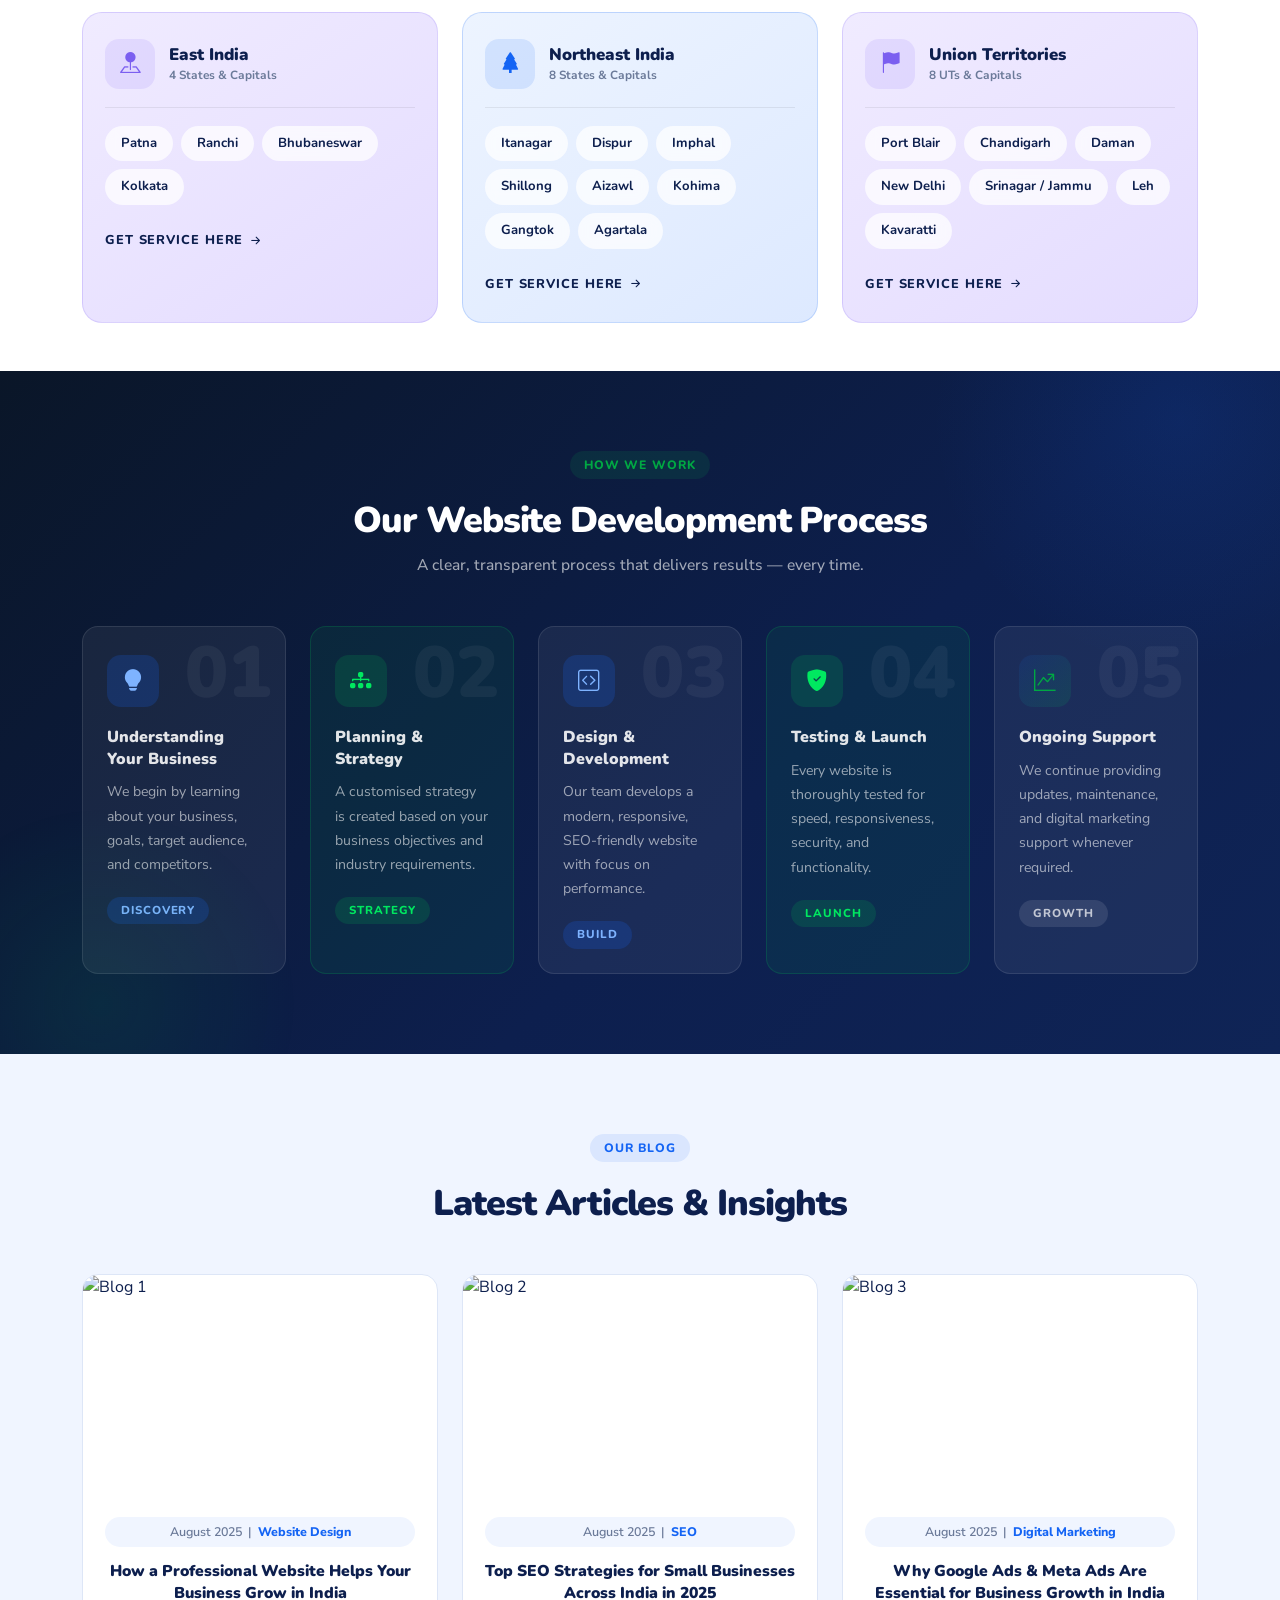
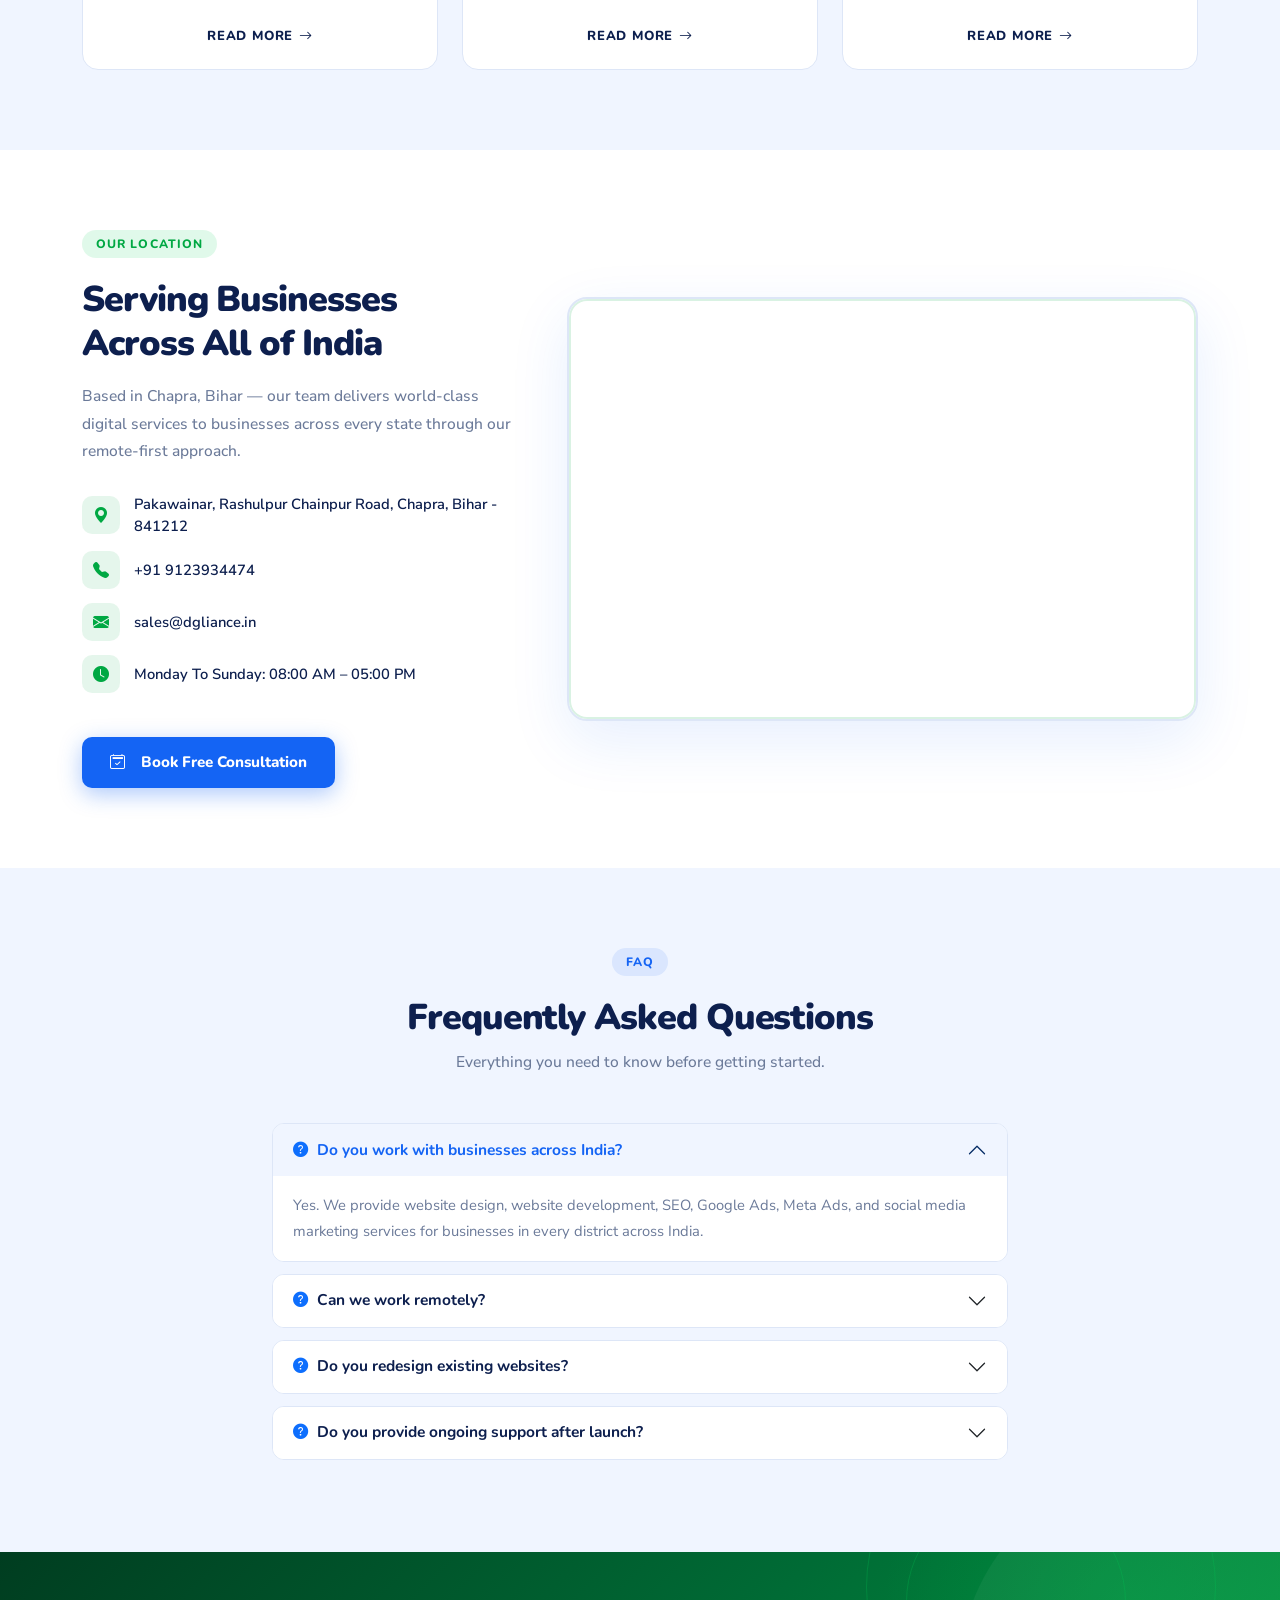
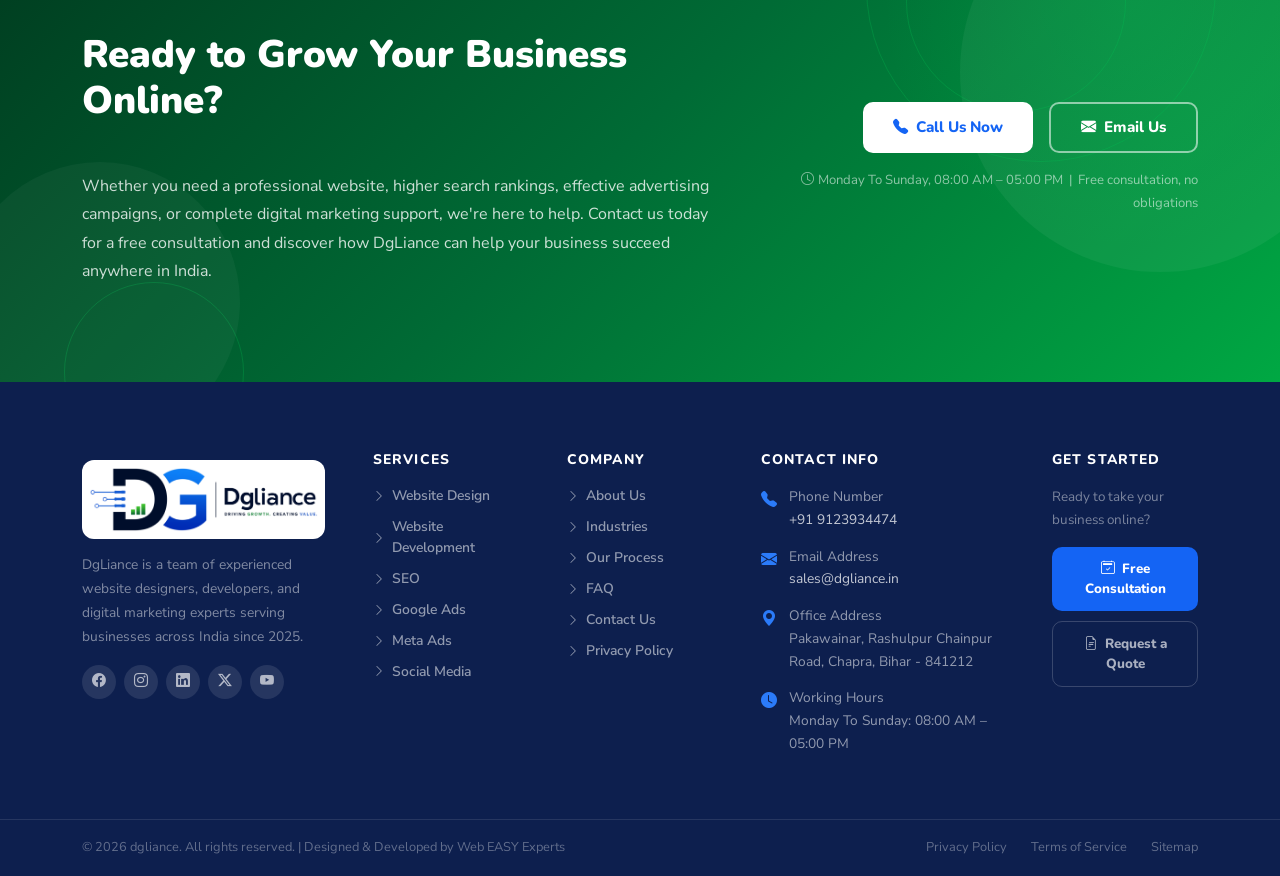
==== commit ce4b8028: "sdf" ====
--- a/index.html
+++ b/index.html
@@ -2026,7 +2026,7 @@
       <div class="row align-items-center g-4 g-lg-5">
         <div class="col-lg-5">
           <div class="about-img-wrap rv">
-            <img src="team.png" alt="DgLiance Team" class="about-img" />
+            <img src="team.png" alt="DgLiance Team" class="about-img img-fluid" />
             <div class="about-float-card afc1"><strong>100+</strong><span>Projects Delivered</span></div>
             <div class="about-float-card afc2"><strong>Since 2025</strong><span>Serving India</span></div>
           </div>
